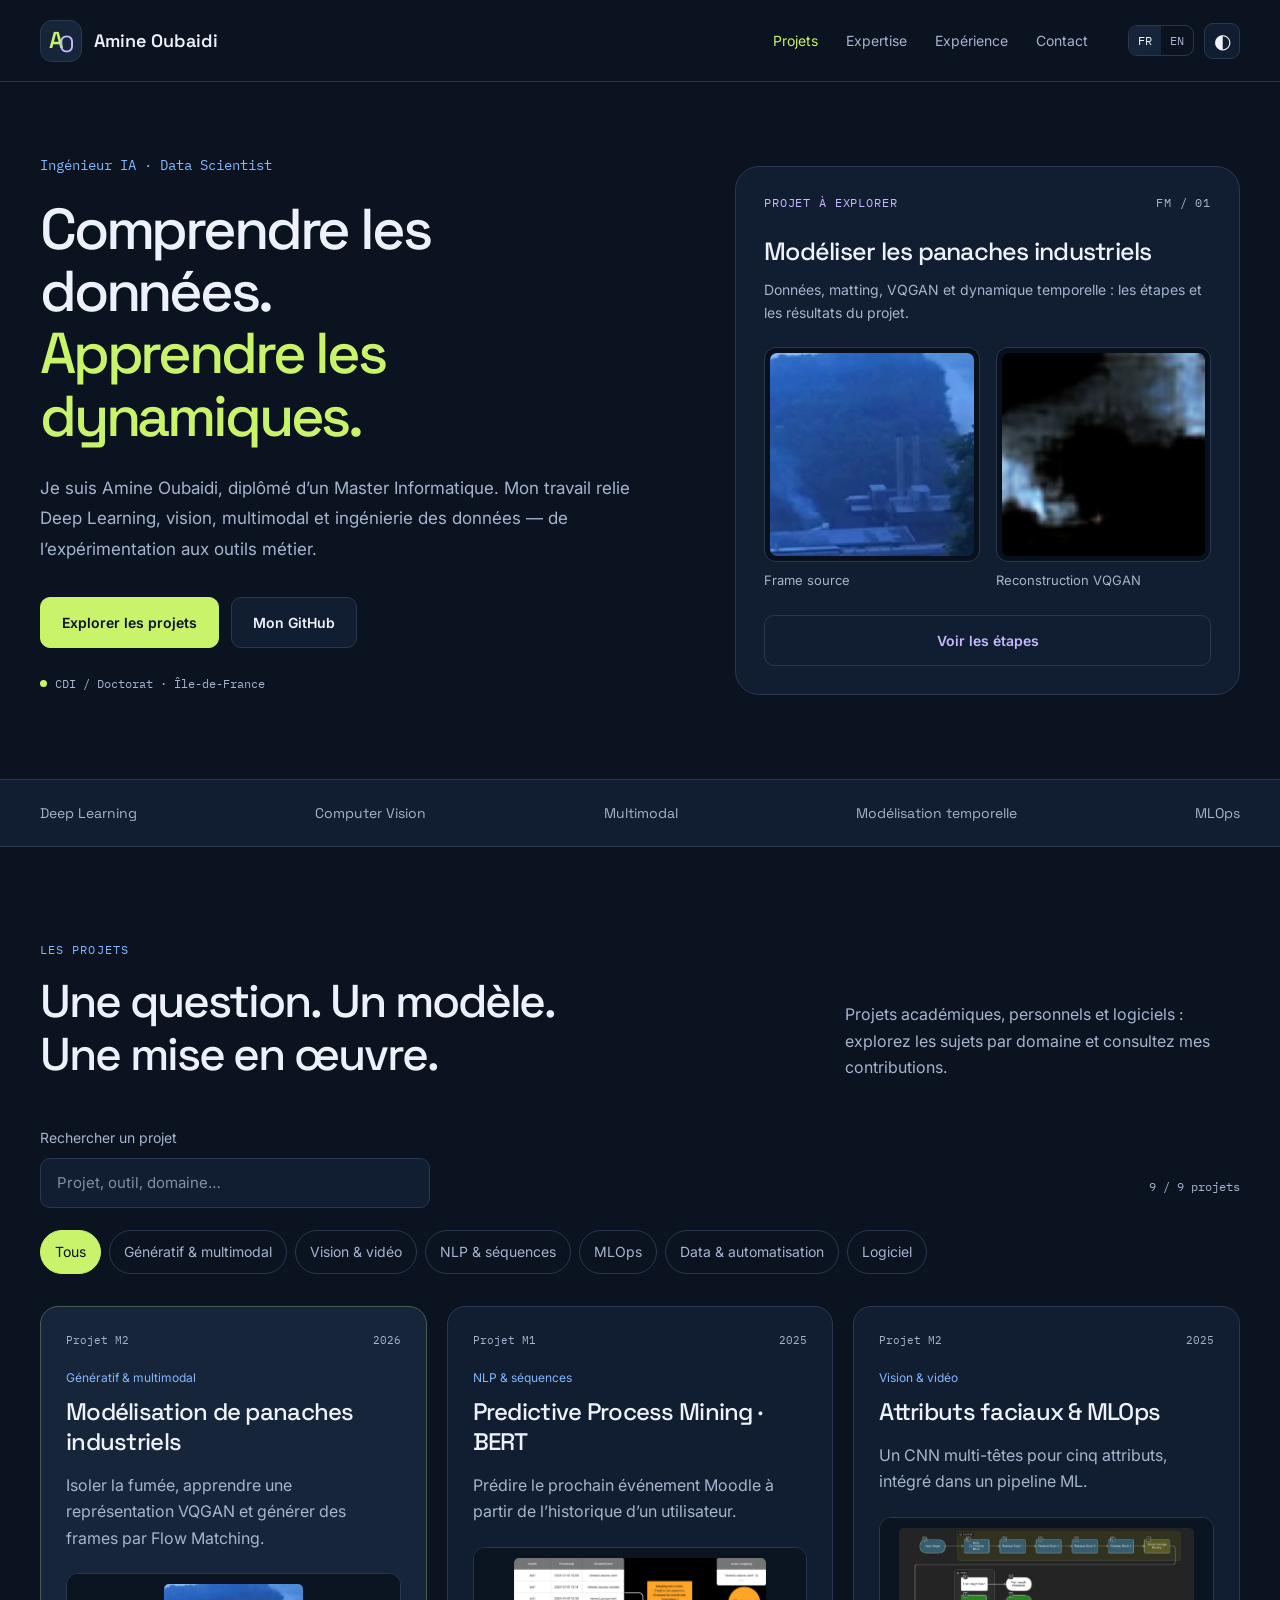
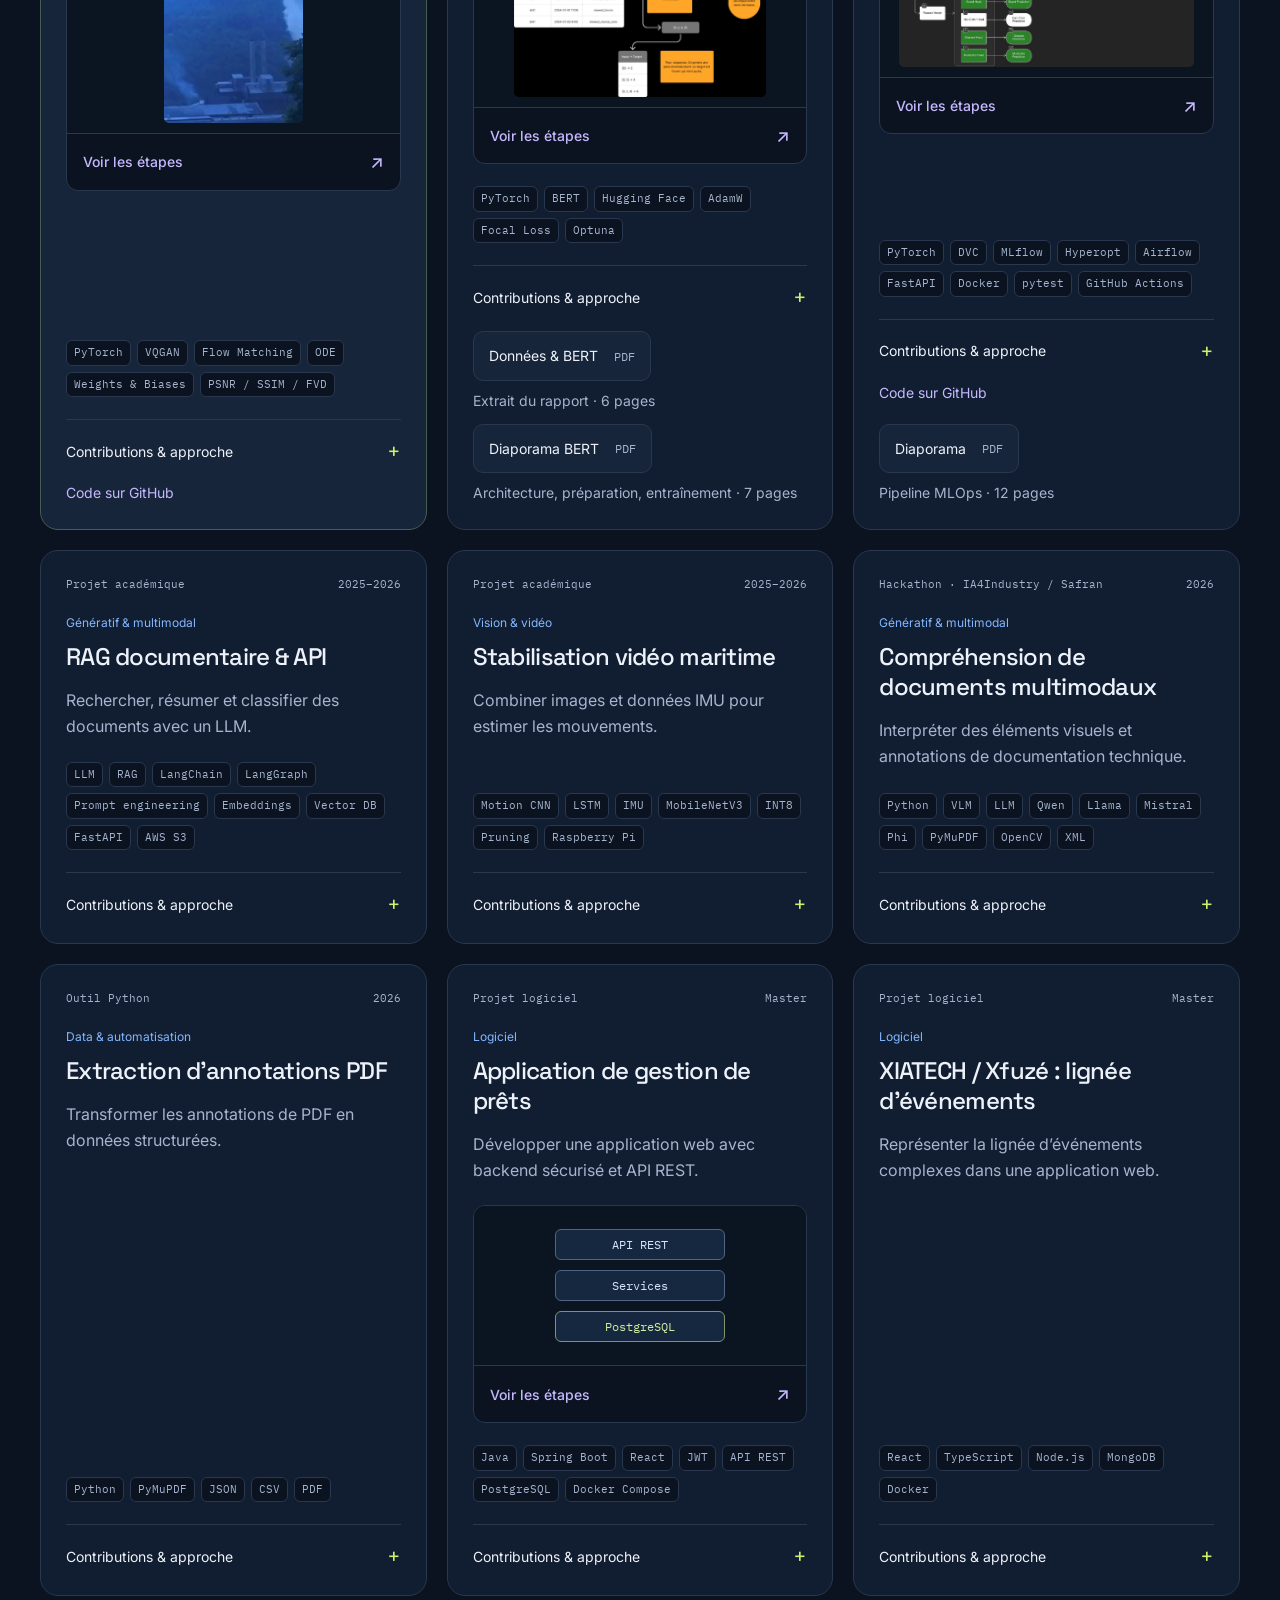
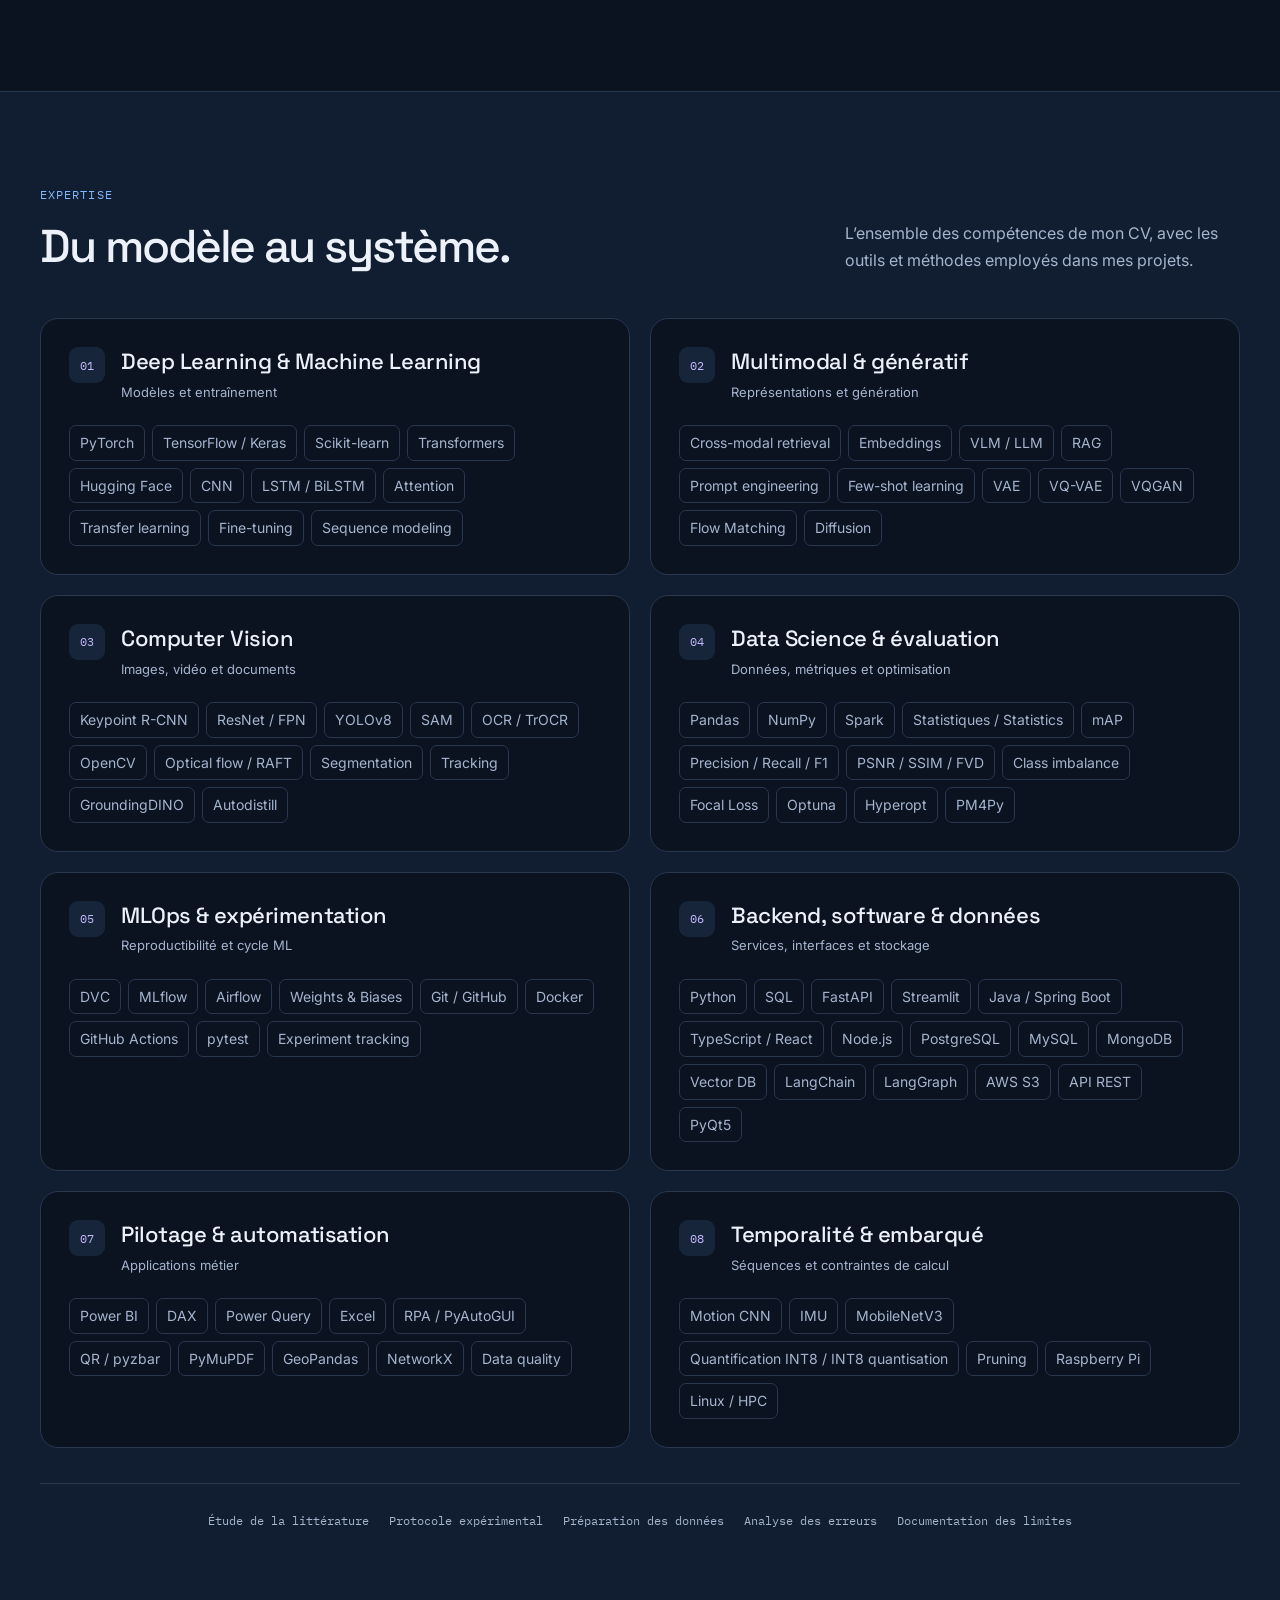
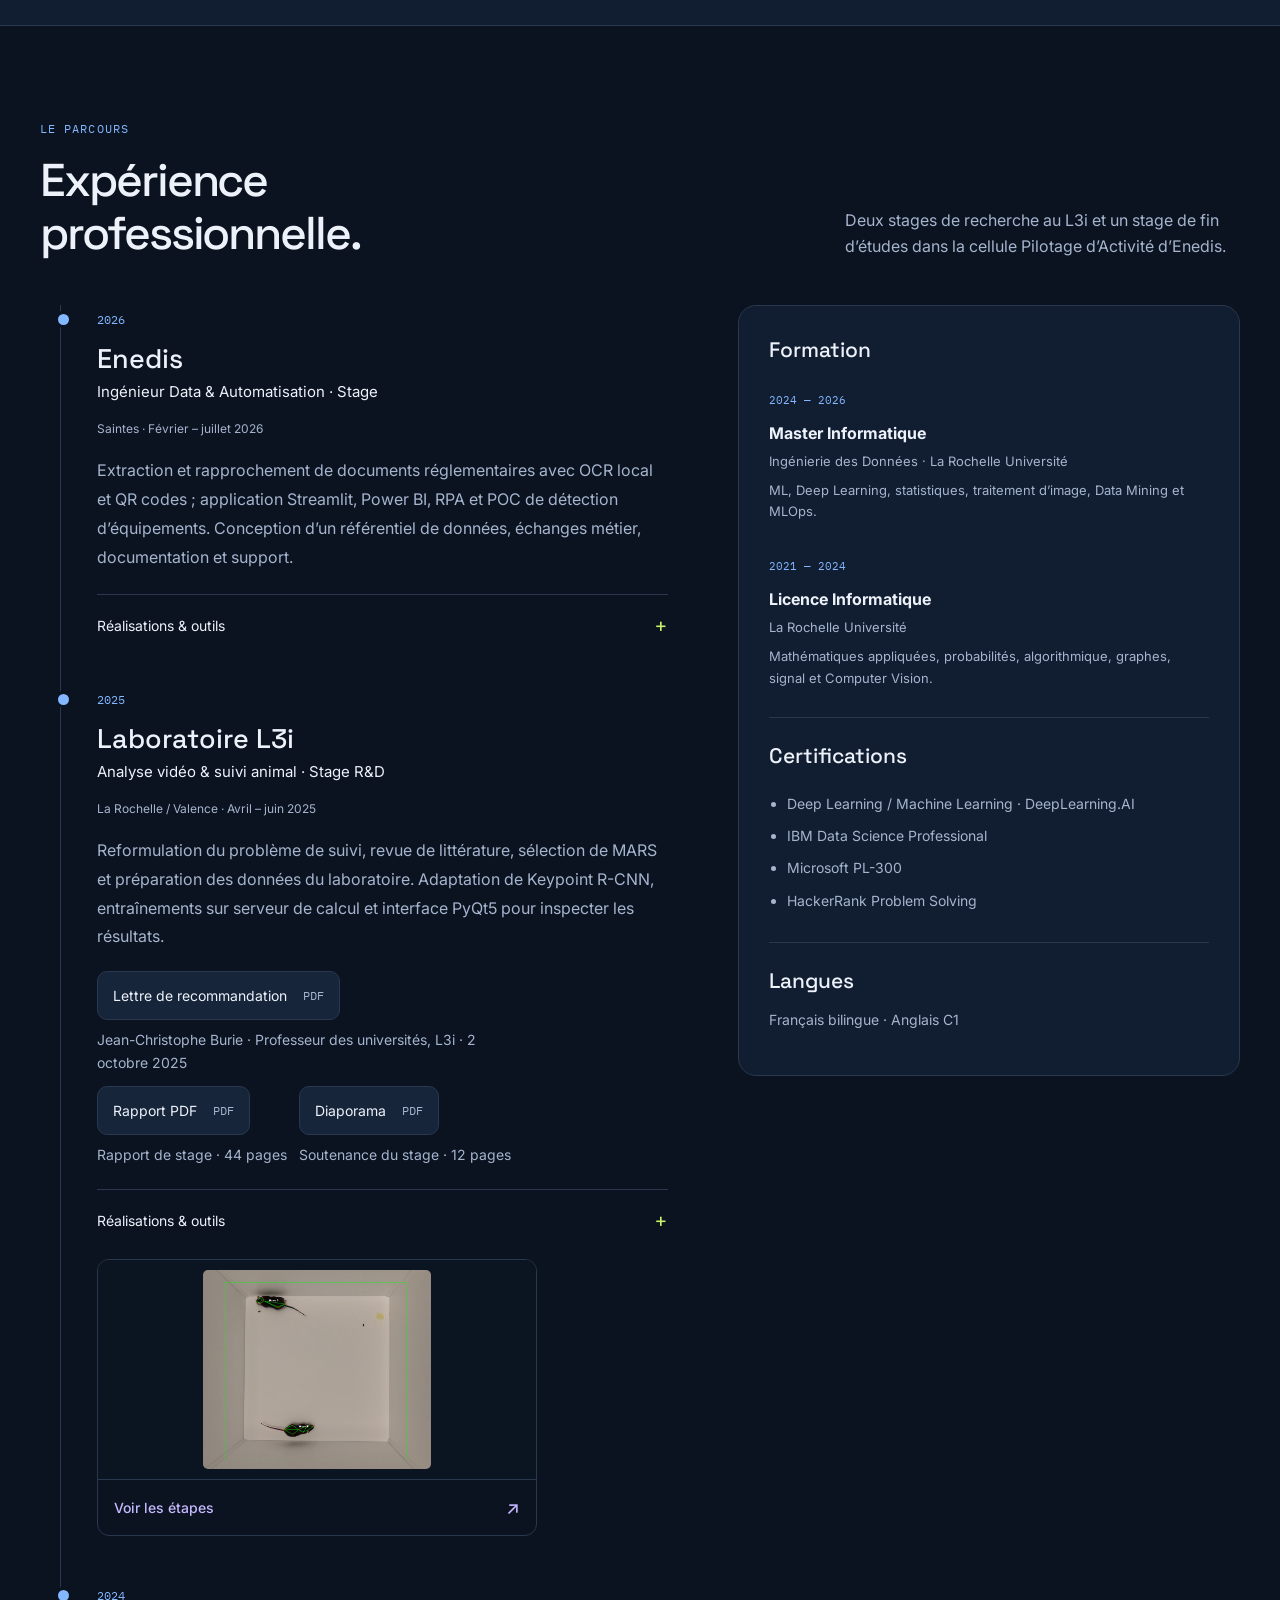
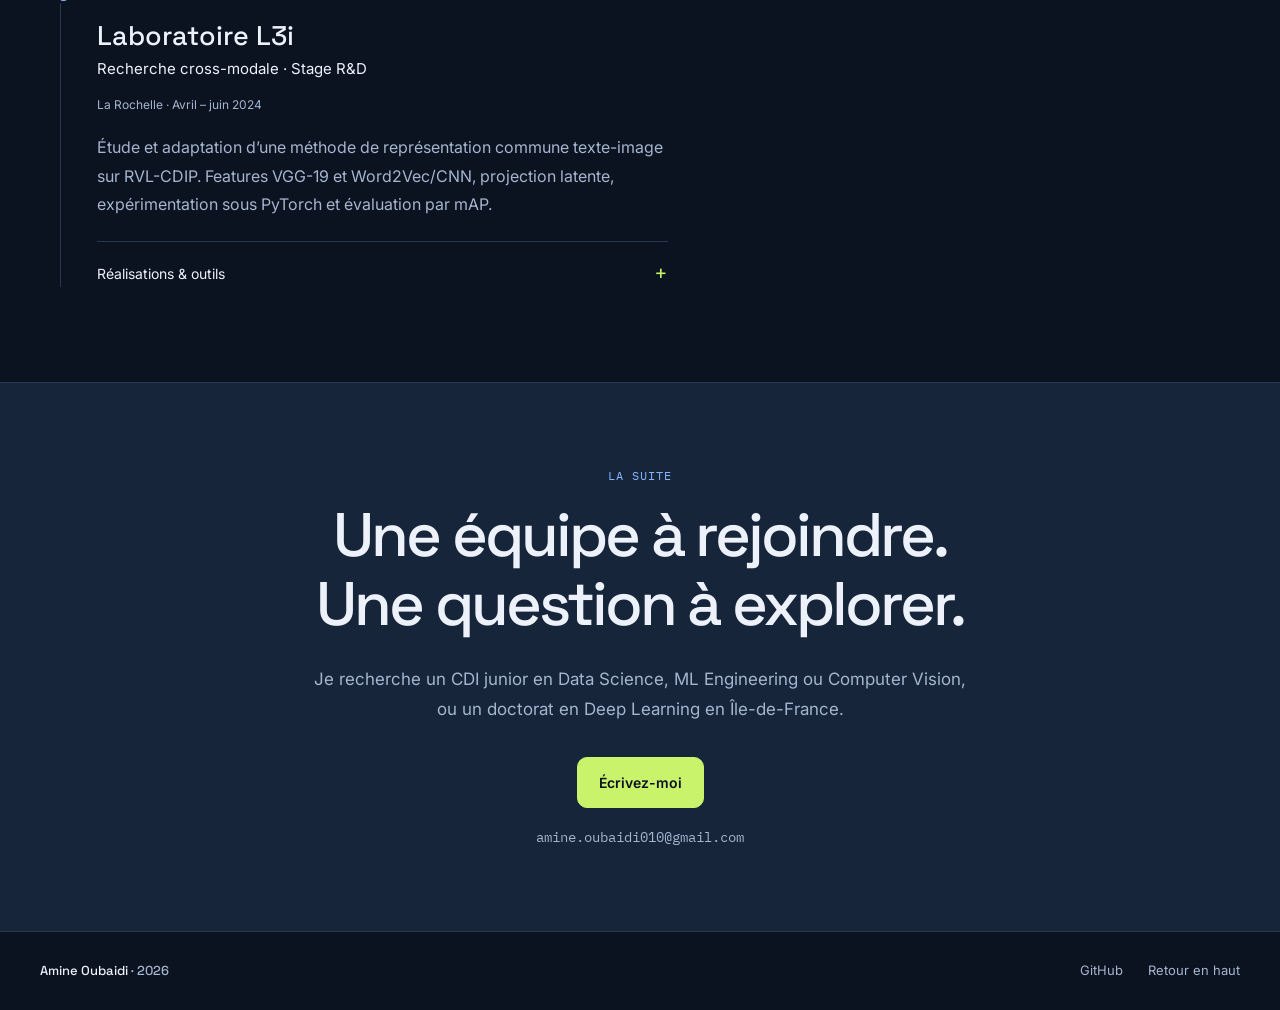
==== amine-portfolio/index.html @ 8fd9f0b9 "Initial commit via Netlify [skip ci]" ====
<!doctype html>
<html lang="fr"><head><meta charset="utf-8"><meta name="viewport" content="width=device-width,initial-scale=1"><title>Amine Oubaidi — AI Engineer & Data Scientist</title><meta name="description" content="Portfolio d’Amine Oubaidi : Deep Learning, vision, multimodal, MLOps, recherche et ingénierie des données."><meta name="theme-color" content="#0b1220"><link rel="icon" type="image/svg+xml" href="data:image/svg+xml,%3Csvg xmlns='http://www.w3.org/2000/svg' viewBox='0 0 32 32'%3E%3Crect width='32' height='32' rx='8' fill='%230b1220'/%3E%3Cpath d='M6 23 13 8h5l7 15h-5l-1-4h-8l-1 4zm7-8h5l-2-5z' fill='%23c8f36b'/%3E%3C/svg%3E"><link rel="stylesheet" href="style.css"><script defer src="data.js"></script><script defer src="studies.js"></script><script defer src="case-studies.js"></script><script defer src="app.js"></script></head><body><a class="skip" href="#main">Aller au contenu / Skip to content</a><header class="header"><a class="brand" href="#top"><span class="brand-mark" aria-hidden="true">A<span>O</span></span><span>Amine Oubaidi</span></a><nav class="nav" aria-label="Navigation principale"></nav><div class="header-controls"><div class="language" aria-label="Language"><button id="fr" aria-pressed="true">FR</button><button id="en" aria-pressed="false">EN</button></div><button id="theme" class="icon-button" aria-pressed="false" aria-label="Changer le thème">◐</button><button id="menu" class="icon-button menu-button" aria-label="Ouvrir la navigation" aria-expanded="false" aria-controls="mobile-nav">☰</button></div><nav id="mobile-nav" class="mobile-nav" aria-label="Navigation mobile" hidden></nav></header><main id="main"><section id="top" class="hero wrap"><div class="hero-copy"><p class="hero-name" data-t="role"></p><h1 data-html="hero">Comprendre les données.<br><em>Apprendre les dynamiques.</em></h1><p class="hero-intro" data-t="intro"></p><div class="hero-actions"><a href="#projects" class="button primary" data-t="explore"></a><a href="https://github.com/omdrift" target="_blank" rel="noopener" class="button secondary" data-t="github"></a></div><p class="availability" data-t="availability"></p></div><article class="research-card"><div class="research-meta"><span data-t="focus"></span><span class="research-number">FM / 01</span></div><h2 data-t="focusTitle"></h2><p data-t="focusBody"></p><div class="research-images"><figure><div class="hero-media-frame"><img src="images/flow/flow-original.png" width="544" height="544" alt="Panache de fumée dans une image du dataset / Smoke plume in a dataset frame" decoding="async"></div><figcaption data-t="focusReal"></figcaption></figure><figure><div class="hero-media-frame"><img src="images/flow/flow-reconstruction.png" width="544" height="544" alt="Reconstruction du panache par VQGAN / VQGAN reconstruction of the plume" decoding="async"></div><figcaption data-t="focusReconstruction"></figcaption></figure></div><button class="button secondary research-link" data-study="flow" aria-haspopup="dialog" aria-controls="study-dialog" data-t="focusLink"></button></article></section><div class="topic-ribbon"><div class="wrap" id="ribbon"></div></div><section id="projects" class="section wrap"><div class="section-heading"><div><p class="kicker" data-t="projectKicker"></p><h2 data-html="projectTitle"></h2></div><p class="section-description" data-t="projectIntro"></p></div><div class="project-toolbar"><label class="search-box"><span data-t="searchLabel"></span><input id="search" type="search" autocomplete="off" placeholder="Projet, outil, domaine…"></label><span class="result-count" id="result-count" aria-live="polite"></span></div><div id="filters" class="filters" role="group" aria-label="Filtrer les projets"></div><div id="project-grid" class="project-grid"></div><div id="empty" class="empty" hidden><p data-t="empty"></p><button id="reset" class="button secondary" data-t="reset"></button></div></section><section id="expertise" class="expertise-section"><div class="wrap section"><div class="section-heading"><div><p class="kicker" data-t="skillsKicker"></p><h2 data-t="skillsTitle"></h2></div><p class="section-description" data-t="skillsIntro"></p></div><div id="skills" class="skills-grid"></div><div class="practice" id="practice"></div></div></section><section id="experience" class="section wrap"><div class="section-heading"><div><p class="kicker" data-t="experienceKicker"></p><h2 data-html="experienceTitle"></h2></div><p class="section-description" data-t="experienceIntro"></p></div><div class="experience-layout"><div id="timeline" class="timeline"></div><div class="credentials"><h3 data-t="educationTitle"></h3><div id="education"></div><div class="certs"><h3 data-t="certTitle"></h3><ul id="certifications"></ul></div><div class="languages-card"><h3 data-t="languagesTitle"></h3><p data-t="languageBody"></p></div></div></div></section><section id="contact" class="contact-section"><div class="wrap contact-content"><p class="kicker" data-t="contactKicker"></p><h2 data-html="contactTitle"></h2><p data-t="contactBody"></p><a class="button primary" href="mailto:amine.oubaidi010@gmail.com" data-t="emailButton"></a><a class="contact-email" href="mailto:amine.oubaidi010@gmail.com">amine.oubaidi010@gmail.com</a></div></section></main><footer class="wrap"><a class="footer-brand" href="#top">Amine Oubaidi<span> · 2026</span></a><div><a href="https://github.com/omdrift" target="_blank" rel="noopener">GitHub</a><a href="#top" data-t="backTop"></a></div></footer><dialog id="study-dialog" class="study-dialog" aria-labelledby="study-title" aria-describedby="study-intro"></dialog></body></html>
---- amine-portfolio/style.css ----
@import url('https://fonts.googleapis.com/css2?family=Inter:wght@400;500;600;700&family=Space+Grotesk:wght@400;500;600;700&family=IBM+Plex+Mono:wght@400;500&display=swap');
:root{--bg:#0b1220;--surface:#111d30;--surface2:#17253a;--text:#edf2fa;--muted:#a5b5ce;--border:#29384f;--accent:#c8f36b;--violet:#c6b9ff;--blue:#83b7ff;--head:'Space Grotesk',sans-serif;--body:'Inter',sans-serif;--mono:'IBM Plex Mono',monospace;color-scheme:dark}*{box-sizing:border-box}html{scroll-behavior:smooth;scroll-padding-top:90px}body{margin:0;background:var(--bg);color:var(--text);font:16px/1.65 var(--body)}body.light{--bg:#f6f8fd;--surface:#fff;--surface2:#eaf0fb;--text:#15233c;--muted:#52627a;--border:#cfd9e9;--accent:#486816;--violet:#7250af;--blue:#245bac;color-scheme:light}a{color:inherit;text-decoration:none}button,input{font:inherit;color:inherit}button{cursor:pointer}a,button{touch-action:manipulation}a:focus-visible,button:focus-visible,input:focus-visible,summary:focus-visible{outline:2px solid var(--accent);outline-offset:5px}.wrap{width:min(1200px,calc(100% - 80px));margin:0 auto}.skip{position:fixed;left:20px;top:-100px;z-index:20;padding:12px;background:var(--accent);color:var(--bg)}.skip:focus{top:10px}.header{position:sticky;top:0;z-index:10;background:var(--bg);border-bottom:1px solid var(--border);padding:18px max(40px,calc((100% - 1200px)/2));display:flex;align-items:center;gap:40px;min-height:82px}.brand{display:flex;align-items:center;gap:12px;font-family:var(--head);font-weight:600;white-space:nowrap;font-size:18px}.brand-mark{display:flex;align-items:center;justify-content:center;background:var(--surface2);border:1px solid var(--border);border-radius:12px;letter-spacing:-5px;padding-right:4px;height:42px;width:42px;font-size:23px;color:var(--accent)}.brand-mark span{font-weight:400;color:var(--violet);transform:translateY(4px)}.nav{display:flex;gap:28px;margin-left:auto;font-size:14px}.nav a,.mobile-nav a{color:var(--muted);transition:color .15s}.nav a:hover,.nav a.active,.mobile-nav a.active{color:var(--accent)}.header-controls{display:flex;gap:10px;align-items:center}.language{border:1px solid var(--border);border-radius:9px;display:flex;overflow:hidden}.language button{border:0;background:transparent;padding:7px 9px;font:12px var(--mono);color:var(--muted)}.language button[aria-pressed=true]{background:var(--surface2);color:var(--text)}.icon-button{background:var(--surface);border:1px solid var(--border);border-radius:9px;min-width:36px;height:36px;font-size:20px}.menu-button{display:none}.mobile-nav{position:absolute;left:20px;right:20px;top:78px;padding:24px;border:1px solid var(--border);border-radius:16px;background:var(--surface);display:flex;flex-direction:column;gap:20px}.mobile-nav[hidden]{display:none}.hero{display:grid;grid-template-columns:1.25fr 1fr;gap:64px;align-items:center;min-height:680px;padding-top:74px;padding-bottom:74px}.hero-name{font:14px var(--mono);color:var(--blue);margin:0 0 24px}.hero h1{font-family:var(--head);font-weight:500;font-size:clamp(40px,4.5vw,62px);line-height:1.08;letter-spacing:-.055em;margin:0 0 26px}.hero h1 em{font-style:normal;color:var(--accent)}.hero-intro{font-size:17px;line-height:1.8;color:var(--muted);margin:0;max-width:610px}.hero-actions{display:flex;gap:12px;flex-wrap:wrap;margin:32px 0 26px}.button{display:inline-flex;justify-content:center;align-items:center;padding:13px 21px;border-radius:10px;font-size:14px;font-weight:600;border:1px solid var(--border);transition:background .15s,transform .15s}.button:hover{transform:translateY(-2px)}.primary{background:var(--accent);color:var(--bg);border-color:var(--accent)}.secondary{background:var(--surface);color:var(--text)}.availability{font:12px/1.6 var(--mono);color:var(--muted);display:flex;gap:8px;align-items:center}.availability:before{content:'';height:7px;width:7px;border-radius:50%;background:var(--accent);flex-shrink:0}.research-card{display:block;background:var(--surface);border:1px solid var(--border);padding:28px;border-radius:24px;position:relative;transition:border-color .2s}.research-card:hover{border-color:var(--violet)}.research-meta{display:flex;justify-content:space-between;gap:8px;font:10px var(--mono);letter-spacing:.07em;color:var(--violet)}.research-number{color:var(--muted)}.research-card h2{font:500 25px/1.2 var(--head);letter-spacing:-.03em;margin:26px 0 12px}.research-card p{color:var(--muted);font-size:14px;margin:0 0 23px}.topic-ribbon{border-top:1px solid var(--border);border-bottom:1px solid var(--border);background:var(--surface)}.topic-ribbon>div{display:flex;justify-content:space-between;gap:24px;flex-wrap:wrap;padding-top:24px;padding-bottom:24px}.topic-ribbon span{font:14px var(--head);color:var(--muted)}.section{padding-top:95px;padding-bottom:95px}.section-heading{display:flex;justify-content:space-between;gap:50px;align-items:flex-end;margin-bottom:45px}.kicker{font:12px var(--mono);letter-spacing:.09em;color:var(--blue);margin:0 0 18px}.section-heading h2{font:500 clamp(32px,3.8vw,46px)/1.15 var(--head);letter-spacing:-.045em;margin:0}.section-description{max-width:395px;font-size:16px;color:var(--muted);margin:0}.project-toolbar{display:flex;justify-content:space-between;gap:20px;align-items:flex-end;margin-bottom:22px}.search-box{display:flex;flex-direction:column;gap:9px;max-width:390px;width:100%;font-size:14px;color:var(--muted)}.search-box input{background:var(--surface);border:1px solid var(--border);padding:12px 16px;border-radius:10px;font-size:15px;width:100%}.search-box input::placeholder{color:var(--muted);opacity:.75}.result-count{font:12px var(--mono);color:var(--muted);padding-bottom:14px;white-space:nowrap}.filters{display:flex;flex-wrap:wrap;gap:8px;margin-bottom:32px}.filters button{font-size:13px;padding:9px 14px;border:1px solid var(--border);background:transparent;border-radius:99px;color:var(--muted)}.filters button[aria-pressed=true]{background:var(--accent);color:var(--bg);border-color:var(--accent)}.filters button:hover{border-color:var(--accent)}.project-grid{display:grid;grid-template-columns:repeat(3,minmax(0,1fr));gap:20px}.project-card{display:flex;flex-direction:column;border:1px solid var(--border);border-radius:18px;background:var(--surface);padding:25px;min-width:0;scroll-margin-top:110px}.project-card.featured{background:var(--surface2);border-color:#465d54}.project-card[hidden]{display:none}.project-meta{font:11px/1.5 var(--mono);color:var(--muted);display:flex;justify-content:space-between;gap:10px}.project-kind{font-size:12px;color:var(--blue);margin:20px 0 9px}.project-card h3{font:500 24px/1.25 var(--head);letter-spacing:-.03em;margin:0 0 15px}.project-summary{font-size:16px;color:var(--muted);margin:0 0 22px}.tags{display:flex;gap:6px;flex-wrap:wrap;margin:auto 0 22px}.tags span{font:11px/1.6 var(--mono);color:var(--muted);background:var(--bg);border:1px solid var(--border);border-radius:6px;padding:3px 7px;overflow-wrap:anywhere}.project-card details{border-top:1px solid var(--border);padding-top:17px}.project-card summary{font-size:14px;color:var(--text);cursor:pointer;list-style:none;display:flex;align-items:center;justify-content:space-between;gap:10px}.project-card summary::-webkit-details-marker{display:none}.project-card summary:after{content:'+';font:22px var(--head);color:var(--accent)}.project-card details[open] summary:after{content:'−'}.project-card details h4{font-size:14px;color:var(--blue);margin:19px 0 8px}.project-card details p{font-size:14px;color:var(--muted);line-height:1.8;margin:0 0 14px}.repo-link{display:inline-block;font-size:14px;color:var(--violet);margin-top:16px}.repo-link:hover{text-decoration:underline}.empty{text-align:center;padding:50px;border:1px dashed var(--border);border-radius:18px;color:var(--muted)}.empty[hidden]{display:none}.expertise-section{background:var(--surface);border-top:1px solid var(--border);border-bottom:1px solid var(--border)}.skills-grid{display:grid;grid-template-columns:repeat(2,minmax(0,1fr));gap:20px}.skill-card{border:1px solid var(--border);border-radius:18px;padding:28px;background:var(--bg)}.skill-heading{display:flex;gap:16px;align-items:flex-start;margin-bottom:22px}.skill-index{height:36px;width:36px;background:var(--surface2);border-radius:9px;display:flex;align-items:center;justify-content:center;font:12px var(--mono);color:var(--violet);flex-shrink:0}.skill-card h3{font:500 22px/1.3 var(--head);margin:0 0 6px;letter-spacing:-.02em}.skill-card p{font-size:13px;color:var(--muted);margin:0}.skill-pills{display:flex;flex-wrap:wrap;gap:7px}.skill-pills span{font-size:13px;line-height:1.4;padding:7px 10px;border:1px solid var(--border);border-radius:7px;color:var(--muted)}.practice{display:flex;justify-content:center;gap:20px;flex-wrap:wrap;border-top:1px solid var(--border);padding-top:28px;margin-top:35px}.practice span{font:12px/1.5 var(--mono);color:var(--muted)}.experience-layout{display:grid;grid-template-columns:1.25fr 1fr;gap:70px}.timeline{border-left:1px solid var(--border);margin-left:20px}.timeline-item{position:relative;padding:0 0 45px 36px}.timeline-item:last-child{padding-bottom:0}.timeline-item:before{content:'';position:absolute;left:-6px;top:6px;height:11px;width:11px;border-radius:50%;background:var(--blue);border:3px solid var(--bg)}.timeline-year{font:12px var(--mono);color:var(--blue)}.timeline-item h3{font:500 27px var(--head);margin:10px 0 4px}.timeline-role{font-size:15px;color:var(--text);margin:0 0 9px}.timeline-location{font-size:12px;color:var(--muted)}.timeline-item p:last-child{font-size:15px;color:var(--muted);margin-bottom:0;line-height:1.8}.credentials{background:var(--surface);border:1px solid var(--border);border-radius:18px;padding:30px;height:fit-content}.credentials>h3,.credentials .certs h3,.languages-card h3{font:500 21px var(--head);margin:0 0 22px}.education-item{margin-bottom:28px}.education-year{font:11px var(--mono);color:var(--blue)}.education-item h4{font-size:16px;margin:9px 0 4px}.education-item p{font-size:13px;color:var(--muted);margin:0 0 8px}.certs{border-top:1px solid var(--border);padding-top:24px}.certs ul{padding-left:18px;color:var(--muted);font-size:14px;line-height:1.8}.certs li{padding-bottom:7px}.languages-card{border-top:1px solid var(--border);margin-top:22px;padding-top:24px}.languages-card h3{margin-bottom:12px}.languages-card p{font-size:14px;color:var(--muted)}.contact-section{background:var(--surface2);border-top:1px solid var(--border);border-bottom:1px solid var(--border)}.contact-content{text-align:center;padding-top:85px;padding-bottom:85px}.contact-content h2{font:500 clamp(32px,4.8vw,62px)/1.12 var(--head);letter-spacing:-.05em;margin:0 0 25px}.contact-content>p:not(.kicker){font-size:17px;color:var(--muted);max-width:660px;margin:0 auto 32px;line-height:1.8}.contact-email{display:block;margin-top:20px;font:14px var(--mono);color:var(--muted);overflow-wrap:anywhere}footer{padding-top:28px;padding-bottom:28px;display:flex;align-items:center;justify-content:space-between;gap:20px;font-size:13px}.footer-brand{font-family:var(--head);font-weight:500}.footer-brand span{color:var(--muted)}footer>div{display:flex;gap:25px;color:var(--muted)}@media(min-width:1450px){.hero{min-height:740px}}@media(max-width:1100px){.header{gap:20px}.nav{gap:20px}.hero{gap:36px}.hero h1{font-size:49px}.project-grid{grid-template-columns:repeat(2,minmax(0,1fr))}.experience-layout{gap:40px}}@media(max-width:850px){.wrap{width:calc(100% - 48px)}.header{padding:16px 24px;gap:20px}.nav{display:none}.header-controls{margin-left:auto}.menu-button{display:block}.hero{grid-template-columns:1fr;gap:40px;padding-top:55px;padding-bottom:55px}.hero h1{font-size:clamp(38px,7vw,58px)}.hero-copy{max-width:680px}.research-card{max-width:600px;width:100%}.section{padding-top:65px;padding-bottom:65px}.section-heading{display:block}.section-description{max-width:620px;margin-top:22px}.skills-grid{gap:16px}.experience-layout{grid-template-columns:1fr;gap:45px}.credentials{max-width:650px}.contact-content{padding-top:65px;padding-bottom:65px}.topic-ribbon>div{justify-content:flex-start;gap:16px 30px}}@media(max-width:580px){.wrap{width:calc(100% - 40px)}.header{padding:14px 20px;gap:12px;min-height:74px}.brand{font-size:15px;gap:8px}.brand-mark{height:34px;width:34px;font-size:21px;border-radius:9px}.header-controls{gap:6px}.icon-button{height:32px;min-width:32px}.language button{font-size:11px;padding:6px}.hero{padding-top:45px}.hero h1{font-size:42px}.hero-intro{font-size:16px}.hero-name{font-size:12px}.research-card{padding:24px}.project-grid,.skills-grid{grid-template-columns:1fr}.project-card{padding:23px}.section-heading{margin-bottom:30px}.section-heading h2{font-size:35px}.search-box{max-width:none}.project-toolbar{align-items:flex-start;flex-direction:column;gap:10px}.result-count{padding:0}.filters button{font-size:12px;padding:8px 11px}.skill-card{padding:23px}.skills-grid{gap:15px}.contact-content h2{font-size:38px}.topic-ribbon span{font-size:13px}footer{font-size:12px}footer>div{gap:15px}.timeline-item{padding-left:25px}.timeline{margin-left:10px}.credentials{padding:24px}.research-meta{font-size:9px}}@media(prefers-reduced-motion:reduce){html{scroll-behavior:auto}*{transition:none!important}}
.filters button,.skill-pills span{font-size:14px}.research-meta{font-size:12px}

.document-links{display:flex;flex-wrap:wrap;gap:12px;margin-top:20px}
.document-item{max-width:100%;min-width:0}
.document-link{display:inline-flex;align-items:center;justify-content:space-between;gap:16px;max-width:100%;padding:12px 15px;background:var(--surface2);border:1px solid var(--border);border-radius:10px;font-size:14px;color:var(--text)}
.document-link>span:first-child{overflow-wrap:anywhere}
.document-link:hover{border-color:var(--violet);color:var(--violet)}
.document-format{flex-shrink:0;font:12px var(--mono);color:var(--muted)}
.document-caption,.timeline-item p.document-caption{font-size:14px;line-height:1.6;color:var(--muted);margin:9px 0 0;max-width:400px}
.experience-summary{font-size:16px;color:var(--muted);line-height:1.8}
.experience-details{margin-top:22px;border-top:1px solid var(--border);padding-top:17px}
.experience-details summary{display:flex;align-items:center;justify-content:space-between;gap:12px;list-style:none;cursor:pointer;font-size:14px;color:var(--text)}
.experience-details summary::-webkit-details-marker{display:none}
.experience-details summary:after{content:'+';font:22px var(--head);color:var(--accent)}
.experience-details[open] summary:after{content:'−'}
.experience-work{display:grid;gap:24px;padding-top:22px}
.experience-achievement{min-width:0;scroll-margin-top:110px}
.experience-achievement+.experience-achievement{border-top:1px solid var(--border);padding-top:24px}
.experience-achievement h4{font:500 19px/1.4 var(--head);color:var(--blue);margin:0 0 12px}
.experience-achievement p{font-size:16px;color:var(--muted);line-height:1.8;margin:0 0 14px}
.experience-achievement .tags{margin:18px 0 0}
.experience-achievement .tags span{font-size:12px}
.experience-achievement .repo-link{margin-top:14px}
.experience-layout>*{min-width:0}
@media(max-width:580px){.document-links,.document-item,.document-link{width:100%}.document-link{gap:12px}.experience-work{gap:20px}}

.research-images{display:grid;grid-template-columns:repeat(2,minmax(0,1fr));gap:16px}
.research-images figure{margin:0;min-width:0}
.hero-media-frame{aspect-ratio:1;border:1px solid var(--border);border-radius:12px;overflow:hidden;background:#07101c;padding:5px}
.hero-media-frame img{display:block;width:100%;height:100%;object-fit:contain;border-radius:7px}
.research-images figcaption{font-size:13px;color:var(--muted);margin-top:8px}
.research-link{margin-top:23px;width:100%;color:var(--violet);border-color:var(--border)}
.study-preview{display:block;width:100%;border:1px solid var(--border);border-radius:12px;overflow:hidden;background:var(--bg);padding:0;margin:0 0 22px;text-align:left;transition:border-color .15s}
.study-preview:hover{border-color:var(--violet)}
.preview-frame{height:160px;padding:10px;display:flex;align-items:center;justify-content:center;background:#0b1421;border-bottom:1px solid var(--border)}
.preview-frame img{display:block;max-width:100%;max-height:100%;width:auto;height:auto;object-fit:contain;border-radius:5px}
.preview-action{display:flex;justify-content:space-between;align-items:center;padding:13px 16px;font-size:14px;font-weight:500;color:var(--violet)}
.preview-action>span{font-size:18px}
.timeline-item .study-preview{margin:24px 0 0;max-width:440px}
.timeline-item .preview-frame{height:220px}
.backend-preview{display:flex;flex-direction:column;align-items:center;gap:10px;min-width:170px;font:12px var(--mono);color:#d6e5fb}
.backend-preview span{display:block;width:100%;padding:7px 16px;text-align:center;border:1px solid #4e6583;border-radius:6px;background:#16283f}
.backend-preview span:last-child{border-color:#7e956a;color:#d0eda6}
body.study-open{overflow:hidden}
.study-dialog{padding:0;width:min(1120px,calc(100% - 48px));max-width:none;max-height:90vh;max-height:90dvh;margin:auto;background:var(--surface);color:var(--text);border:1px solid var(--border);border-radius:22px;box-shadow:0 28px 100px #0007;overscroll-behavior:contain}
.study-dialog::backdrop{background:#030814c9;backdrop-filter:blur(5px)}
.study-shell{padding:30px;min-width:0}
.study-header{display:flex;align-items:flex-start;gap:30px;padding-bottom:24px}
.study-header>div{min-width:0;flex:1}
.study-header .kicker{font-size:11px;margin-bottom:13px}
.study-header h2{font:500 clamp(24px,3vw,34px)/1.2 var(--head);letter-spacing:-.03em;margin:0 0 14px}
.study-header p:not(.kicker){font-size:15px;color:var(--muted);line-height:1.7;margin:0;max-width:850px}
.study-close{flex-shrink:0;border:1px solid var(--border);background:var(--bg);color:var(--text);width:42px;height:42px;border-radius:10px;font:30px/1 var(--body)}
.study-close:hover{border-color:var(--violet);color:var(--violet)}
.study-stats{display:grid;grid-template-columns:repeat(3,minmax(0,1fr));gap:14px;margin:0 0 28px}
.study-stats>div{padding:14px 17px;border:1px solid var(--border);background:var(--bg);border-radius:10px;display:flex;flex-direction:column-reverse;justify-content:flex-end;gap:5px}
.study-stats dt{font-size:12px;color:var(--muted);line-height:1.4}
.study-stats dd{font:500 20px/1.4 var(--head);color:var(--blue);margin:0;overflow-wrap:anywhere}
.study-layout{display:grid;grid-template-columns:210px minmax(0,1fr);gap:30px;align-items:start}
.study-step-nav{display:flex;flex-direction:column;gap:7px;padding-top:2px;position:sticky;top:20px}
.study-step-nav button{display:flex;align-items:baseline;gap:11px;padding:12px;border:1px solid transparent;border-radius:8px;text-align:left;font-size:13px;line-height:1.5;background:transparent;color:var(--muted)}
.study-step-nav button>span{font:11px var(--mono);color:var(--blue);flex-shrink:0}
.study-step-nav button:hover{background:var(--bg);color:var(--text)}
.study-step-nav button[aria-current]{border-color:var(--border);background:var(--surface2);color:var(--text)}
.study-step{min-width:0}
.study-counter{font:11px/1.5 var(--mono);letter-spacing:.05em;color:var(--violet);margin:0 0 10px}
.study-step h3{font:500 24px/1.3 var(--head);letter-spacing:-.025em;margin:0 0 13px;scroll-margin-top:24px}
.step-description{font-size:15px;color:var(--muted);line-height:1.8;margin:0 0 24px}
.study-media-grid{display:grid;grid-template-columns:repeat(2,minmax(0,1fr));align-items:start;gap:20px 16px}
.study-media-grid.single-media{grid-template-columns:1fr}
.study-media-grid.sequence-media{grid-template-columns:repeat(3,minmax(0,1fr));gap:16px 12px}
.study-figure{margin:0;min-width:0}
.study-media-frame{display:flex;align-items:center;justify-content:center;overflow:hidden;border:1px solid #364862;border-radius:12px;padding:8px;background:#09111d;min-height:100px}
.study-media-frame a{display:flex;align-items:center;justify-content:center;width:100%;border-radius:5px}
.study-media-frame a:hover{outline:1px solid var(--violet);outline-offset:3px}
.study-media-frame img,.study-media-frame video{display:block;max-width:100%;width:auto;height:auto;max-height:350px;border-radius:5px;object-fit:contain}
.single-media .study-media-frame img{max-height:450px}
.study-media-frame video{width:100%;max-height:400px}
.study-figure figcaption{font-size:13px;line-height:1.5;color:var(--muted);margin:9px 2px 0}
.method-blocks{list-style:none;display:grid;grid-template-columns:repeat(auto-fit,minmax(120px,1fr));gap:10px;padding:0;margin:0 0 24px}
.method-blocks li{display:flex;flex-direction:column;gap:12px;justify-content:flex-start;padding:15px 13px;border:1px solid var(--border);background:var(--bg);border-radius:10px;font-size:13px;line-height:1.6;overflow-wrap:anywhere}
.method-number{font:11px var(--mono);color:var(--blue)}
.study-paging{display:flex;align-items:center;justify-content:space-between;gap:12px;margin-top:26px;padding-top:20px;border-top:1px solid var(--border)}
.study-paging .button{padding:10px 15px;font-size:13px;gap:8px}
.study-paging .button:disabled{opacity:.35;cursor:default;transform:none}
.study-paging>span{font:11px var(--mono);color:var(--muted);white-space:nowrap}
.study-annex{margin:30px 0 0;padding-top:20px;border-top:1px solid var(--border)}
.study-annex summary{cursor:pointer;font-size:14px;color:var(--violet)}
.annex-links{display:grid;grid-template-columns:repeat(2,minmax(0,1fr));gap:10px;margin-top:17px}
.annex-links a{display:flex;align-items:center;justify-content:space-between;gap:15px;border:1px solid var(--border);border-radius:9px;padding:12px 15px;background:var(--bg);font-size:13px;line-height:1.5;overflow-wrap:anywhere}
.annex-links a:hover{border-color:var(--violet);color:var(--violet)}
.annex-links a>span{flex-shrink:0;font-size:18px;color:var(--violet)}
@media(max-width:850px){.study-dialog{width:calc(100% - 32px);max-height:94dvh}.study-shell{padding:24px}.study-layout{grid-template-columns:1fr;gap:22px}.study-step-nav{flex-direction:row;overflow-x:auto;position:static;padding:0 0 10px;scrollbar-width:thin}.study-step-nav button{flex:0 0 auto;max-width:190px;padding:10px 12px}.study-header{gap:18px}.study-step h3{scroll-margin-top:20px}.study-stats{margin-bottom:22px}}
@media(max-width:580px){.study-dialog{width:calc(100% - 16px);border-radius:16px}.study-shell{padding:20px 16px}.study-header{gap:12px}.study-header h2{font-size:25px}.study-header p:not(.kicker){font-size:14px}.study-close{width:36px;height:36px}.study-stats{gap:8px}.study-stats>div{padding:11px 10px}.study-stats dd{font-size:17px}.study-stats dt{font-size:11px}.study-step h3{font-size:22px}.study-media-grid{gap:18px 10px}.study-media-frame{padding:5px;border-radius:9px}.study-media-grid.sequence-media{grid-template-columns:repeat(3,minmax(0,1fr));gap:15px 7px}.study-figure figcaption{font-size:12px}.method-blocks{grid-template-columns:repeat(2,minmax(0,1fr))}.study-paging .button{padding:10px;font-size:12px}.study-paging{gap:8px}.annex-links{grid-template-columns:1fr}.timeline-item .preview-frame{height:190px}.preview-frame{height:170px}}
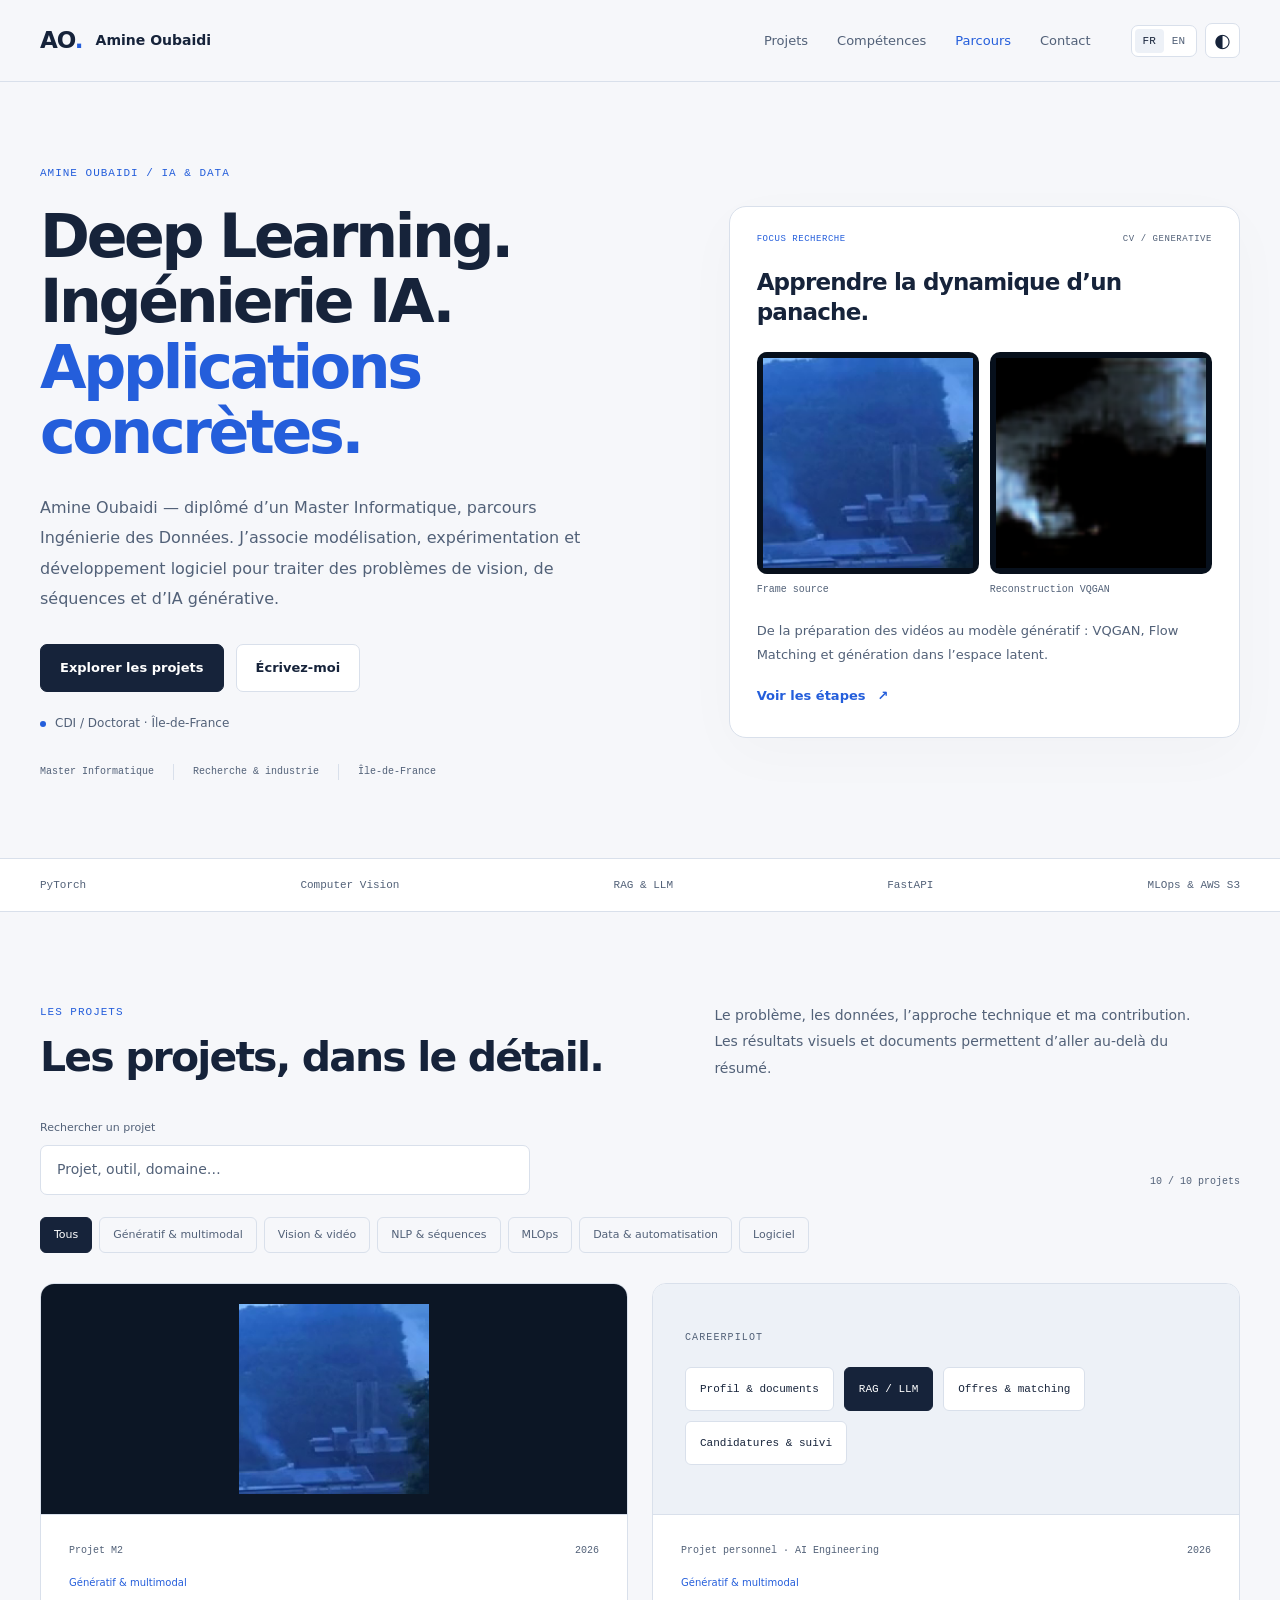
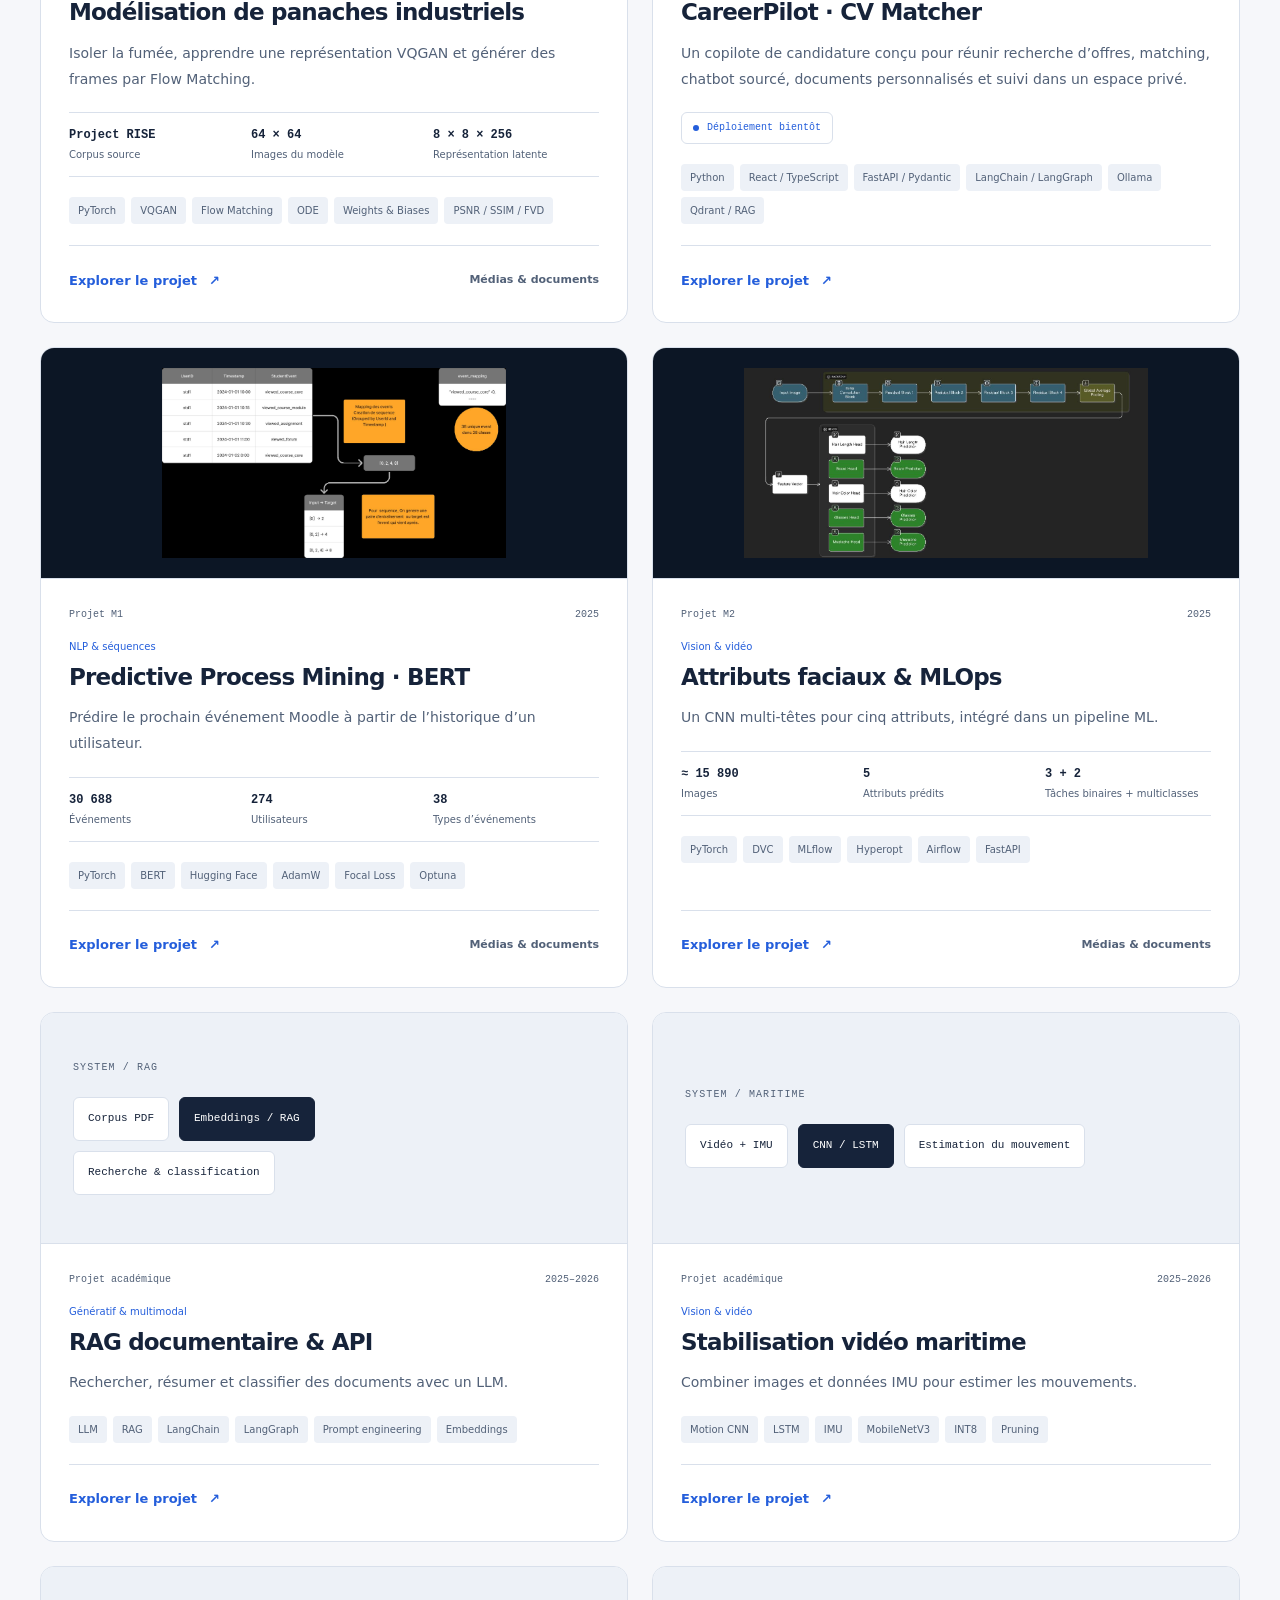
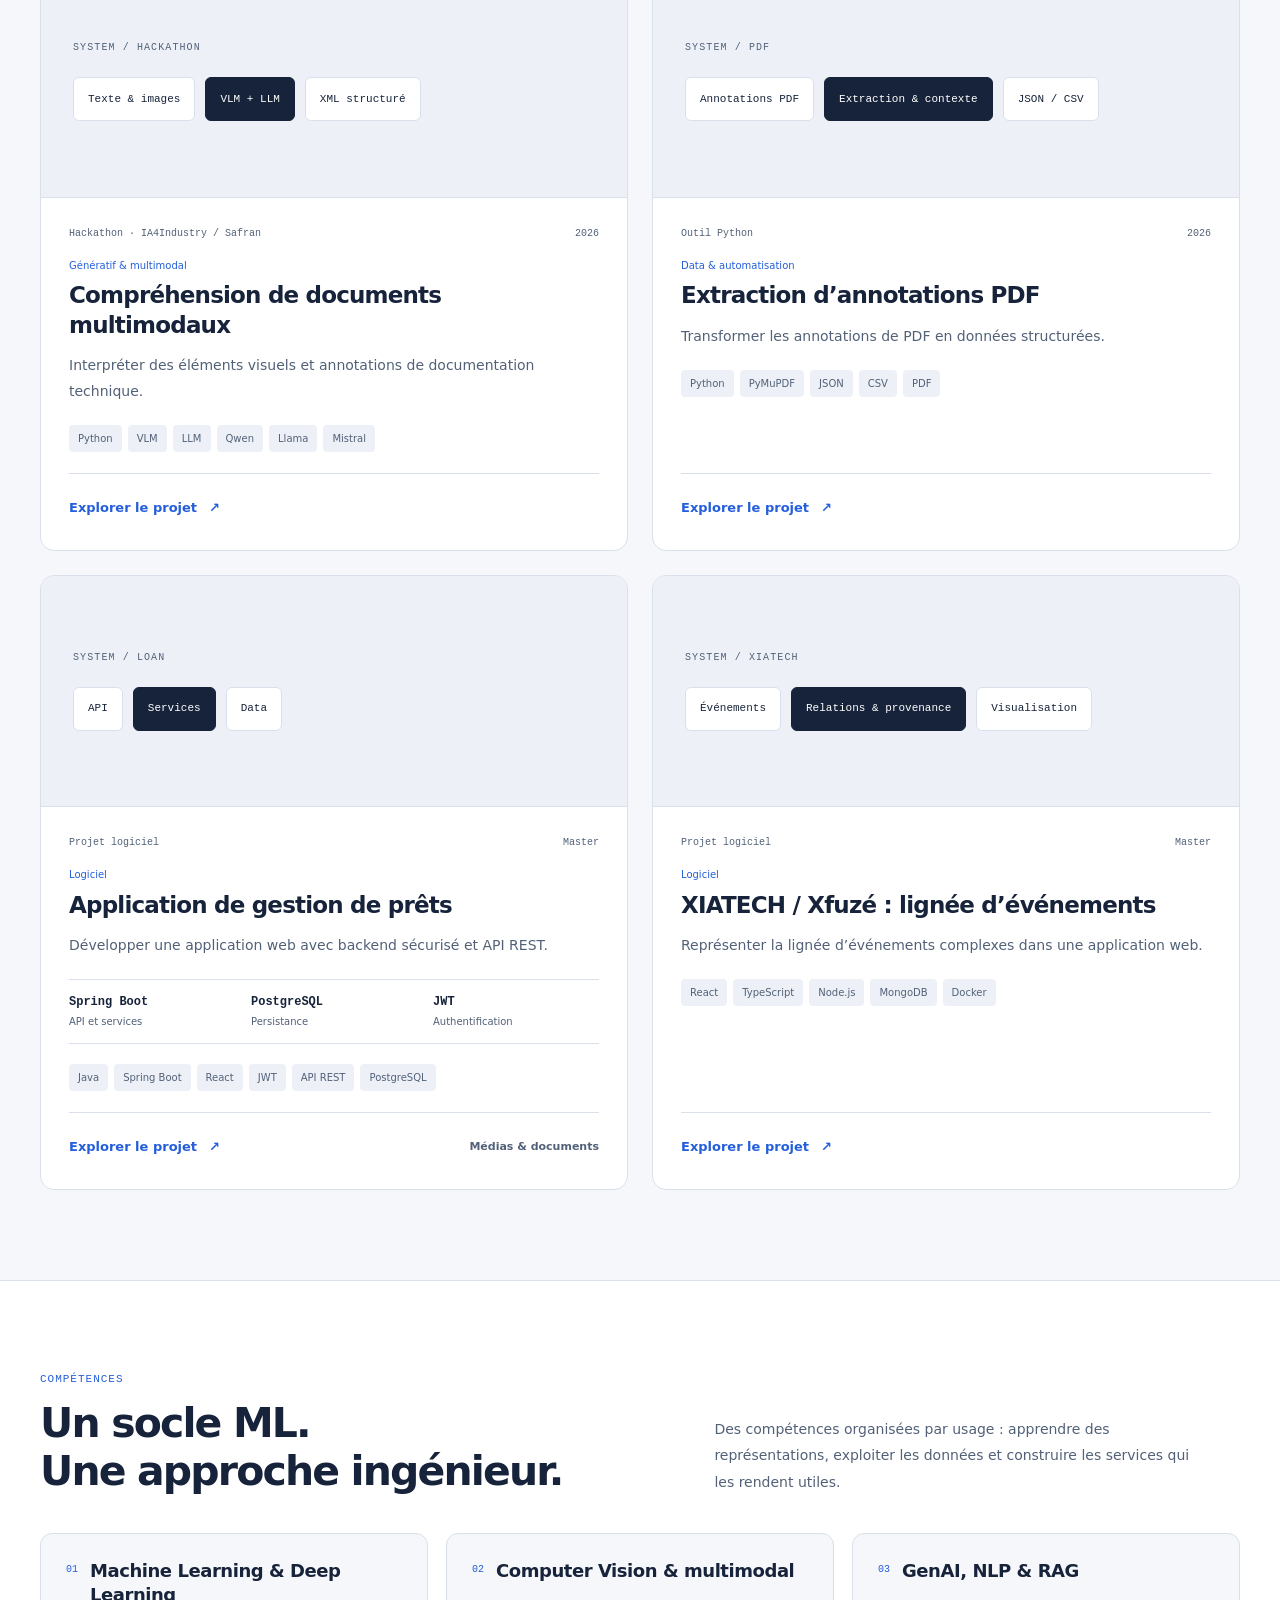
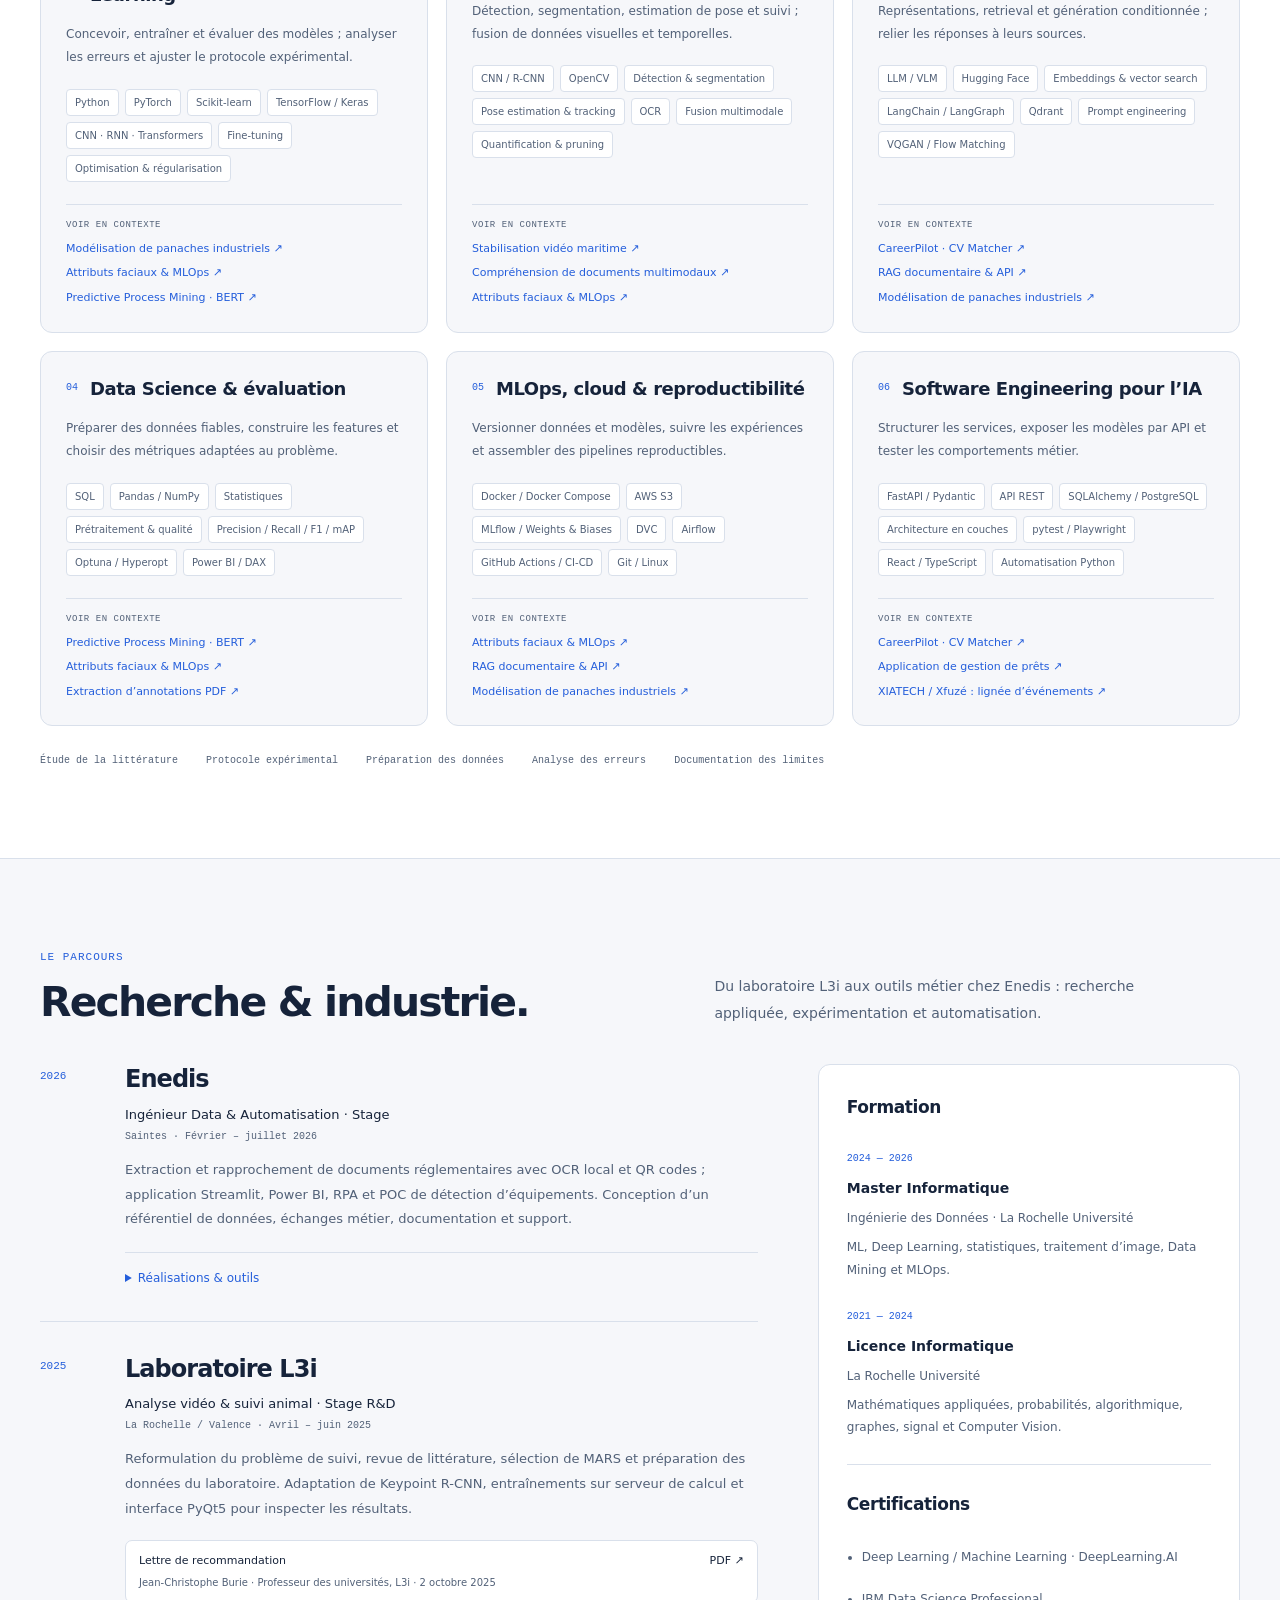
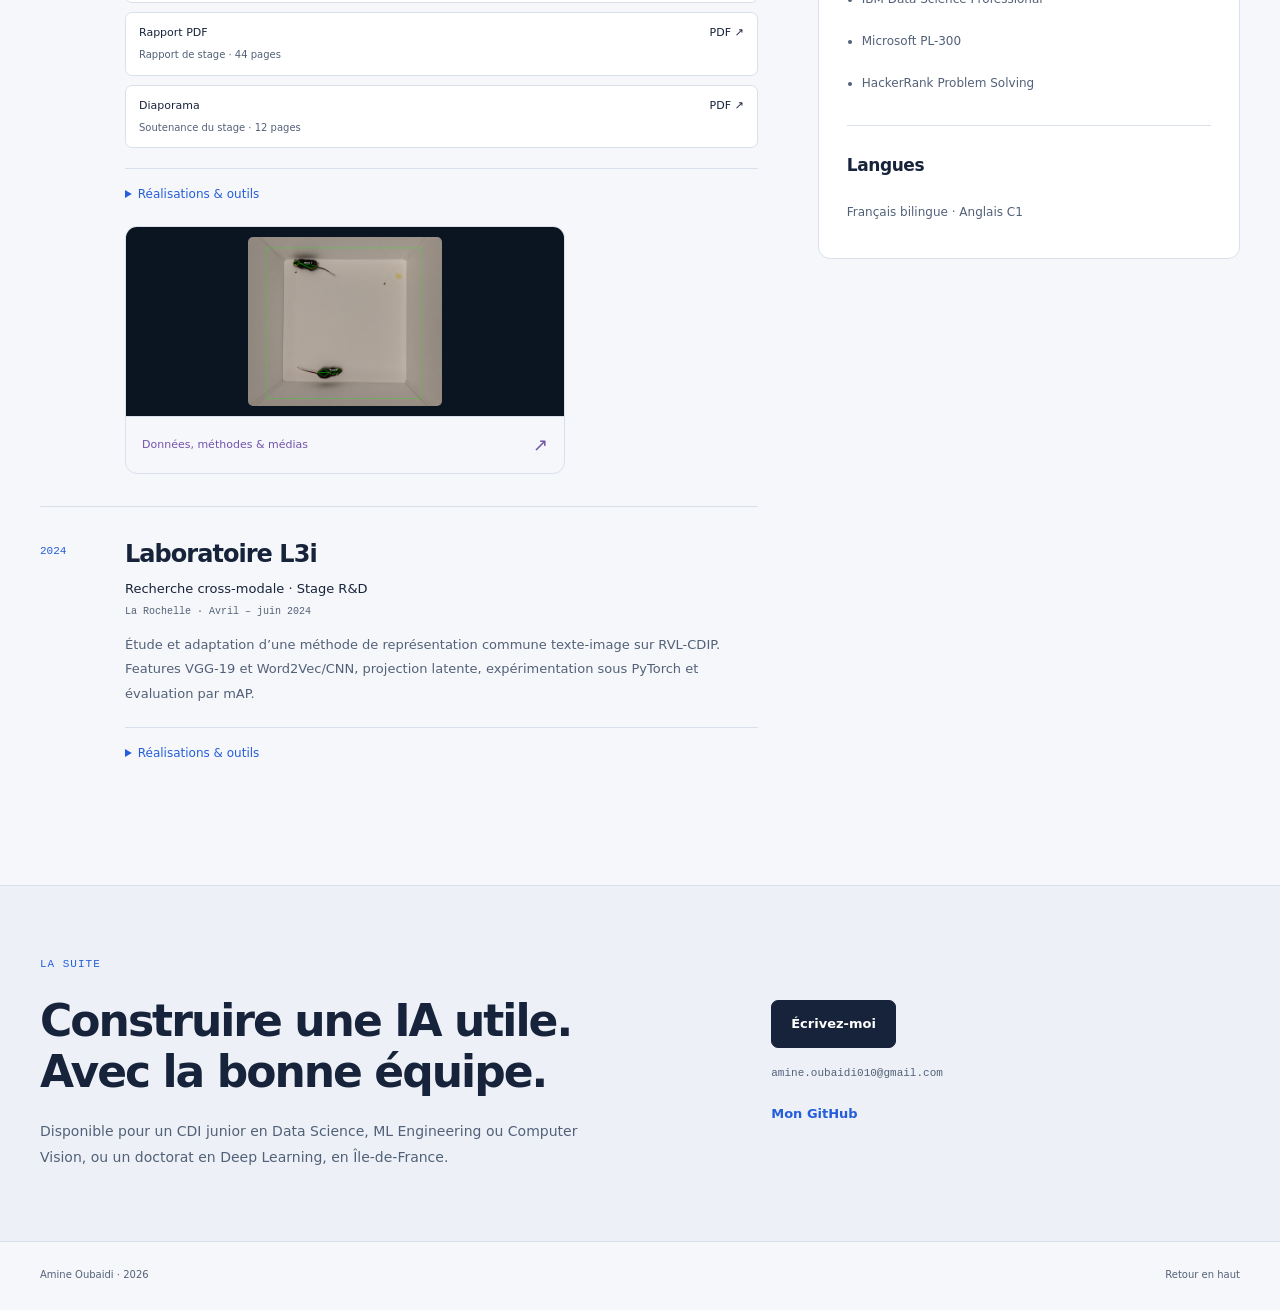
==== commit 8e0657c7: "Add files via upload" ====
--- a/amine-portfolio/index.html
+++ b/amine-portfolio/index.html
@@ -1,2 +1,26 @@
 <!doctype html>
-<html lang="fr"><head><meta charset="utf-8"><meta name="viewport" content="width=device-width,initial-scale=1"><title>Amine Oubaidi — AI Engineer & Data Scientist</title><meta name="description" content="Portfolio d’Amine Oubaidi : Deep Learning, vision, multimodal, MLOps, recherche et ingénierie des données."><meta name="theme-color" content="#0b1220"><link rel="icon" type="image/svg+xml" href="data:image/svg+xml,%3Csvg xmlns='http://www.w3.org/2000/svg' viewBox='0 0 32 32'%3E%3Crect width='32' height='32' rx='8' fill='%230b1220'/%3E%3Cpath d='M6 23 13 8h5l7 15h-5l-1-4h-8l-1 4zm7-8h5l-2-5z' fill='%23c8f36b'/%3E%3C/svg%3E"><link rel="stylesheet" href="style.css"><script defer src="data.js"></script><script defer src="studies.js"></script><script defer src="case-studies.js"></script><script defer src="app.js"></script></head><body><a class="skip" href="#main">Aller au contenu / Skip to content</a><header class="header"><a class="brand" href="#top"><span class="brand-mark" aria-hidden="true">A<span>O</span></span><span>Amine Oubaidi</span></a><nav class="nav" aria-label="Navigation principale"></nav><div class="header-controls"><div class="language" aria-label="Language"><button id="fr" aria-pressed="true">FR</button><button id="en" aria-pressed="false">EN</button></div><button id="theme" class="icon-button" aria-pressed="false" aria-label="Changer le thème">◐</button><button id="menu" class="icon-button menu-button" aria-label="Ouvrir la navigation" aria-expanded="false" aria-controls="mobile-nav">☰</button></div><nav id="mobile-nav" class="mobile-nav" aria-label="Navigation mobile" hidden></nav></header><main id="main"><section id="top" class="hero wrap"><div class="hero-copy"><p class="hero-name" data-t="role"></p><h1 data-html="hero">Comprendre les données.<br><em>Apprendre les dynamiques.</em></h1><p class="hero-intro" data-t="intro"></p><div class="hero-actions"><a href="#projects" class="button primary" data-t="explore"></a><a href="https://github.com/omdrift" target="_blank" rel="noopener" class="button secondary" data-t="github"></a></div><p class="availability" data-t="availability"></p></div><article class="research-card"><div class="research-meta"><span data-t="focus"></span><span class="research-number">FM / 01</span></div><h2 data-t="focusTitle"></h2><p data-t="focusBody"></p><div class="research-images"><figure><div class="hero-media-frame"><img src="images/flow/flow-original.png" width="544" height="544" alt="Panache de fumée dans une image du dataset / Smoke plume in a dataset frame" decoding="async"></div><figcaption data-t="focusReal"></figcaption></figure><figure><div class="hero-media-frame"><img src="images/flow/flow-reconstruction.png" width="544" height="544" alt="Reconstruction du panache par VQGAN / VQGAN reconstruction of the plume" decoding="async"></div><figcaption data-t="focusReconstruction"></figcaption></figure></div><button class="button secondary research-link" data-study="flow" aria-haspopup="dialog" aria-controls="study-dialog" data-t="focusLink"></button></article></section><div class="topic-ribbon"><div class="wrap" id="ribbon"></div></div><section id="projects" class="section wrap"><div class="section-heading"><div><p class="kicker" data-t="projectKicker"></p><h2 data-html="projectTitle"></h2></div><p class="section-description" data-t="projectIntro"></p></div><div class="project-toolbar"><label class="search-box"><span data-t="searchLabel"></span><input id="search" type="search" autocomplete="off" placeholder="Projet, outil, domaine…"></label><span class="result-count" id="result-count" aria-live="polite"></span></div><div id="filters" class="filters" role="group" aria-label="Filtrer les projets"></div><div id="project-grid" class="project-grid"></div><div id="empty" class="empty" hidden><p data-t="empty"></p><button id="reset" class="button secondary" data-t="reset"></button></div></section><section id="expertise" class="expertise-section"><div class="wrap section"><div class="section-heading"><div><p class="kicker" data-t="skillsKicker"></p><h2 data-t="skillsTitle"></h2></div><p class="section-description" data-t="skillsIntro"></p></div><div id="skills" class="skills-grid"></div><div class="practice" id="practice"></div></div></section><section id="experience" class="section wrap"><div class="section-heading"><div><p class="kicker" data-t="experienceKicker"></p><h2 data-html="experienceTitle"></h2></div><p class="section-description" data-t="experienceIntro"></p></div><div class="experience-layout"><div id="timeline" class="timeline"></div><div class="credentials"><h3 data-t="educationTitle"></h3><div id="education"></div><div class="certs"><h3 data-t="certTitle"></h3><ul id="certifications"></ul></div><div class="languages-card"><h3 data-t="languagesTitle"></h3><p data-t="languageBody"></p></div></div></div></section><section id="contact" class="contact-section"><div class="wrap contact-content"><p class="kicker" data-t="contactKicker"></p><h2 data-html="contactTitle"></h2><p data-t="contactBody"></p><a class="button primary" href="mailto:amine.oubaidi010@gmail.com" data-t="emailButton"></a><a class="contact-email" href="mailto:amine.oubaidi010@gmail.com">amine.oubaidi010@gmail.com</a></div></section></main><footer class="wrap"><a class="footer-brand" href="#top">Amine Oubaidi<span> · 2026</span></a><div><a href="https://github.com/omdrift" target="_blank" rel="noopener">GitHub</a><a href="#top" data-t="backTop"></a></div></footer><dialog id="study-dialog" class="study-dialog" aria-labelledby="study-title" aria-describedby="study-intro"></dialog></body></html>
+<html lang="fr">
+<head>
+<meta charset="utf-8"><meta name="viewport" content="width=device-width,initial-scale=1">
+<title>Amine Oubaidi — AI Engineer & Data Scientist</title>
+<meta name="description" content="Portfolio d’Amine Oubaidi : Deep Learning, Computer Vision, GenAI, RAG et ingénierie des données.">
+<meta name="theme-color" content="#f6f7fa">
+<link rel="icon" href="data:image/svg+xml,%3Csvg xmlns='http://www.w3.org/2000/svg' viewBox='0 0 64 64'%3E%3Crect width='64' height='64' rx='16' fill='%23172b4d'/%3E%3Ctext x='32' y='42' fill='white' text-anchor='middle' font-family='sans-serif' font-size='28'%3EAO%3C/text%3E%3C/svg%3E">
+<link rel="stylesheet" href="style.css">
+<script defer src="data.js"></script><script defer src="studies.js"></script><script defer src="case-studies.js"></script><script defer src="app.js"></script>
+</head>
+<body>
+<a class="skip" href="#main">Aller au contenu / Skip to content</a>
+<header class="header"><a class="brand" href="#top"><span class="brand-mark">AO<span aria-hidden="true">.</span></span><span>Amine Oubaidi</span></a><nav class="nav" aria-label="Navigation"></nav><div class="header-controls"><div class="language" aria-label="Language"><button id="fr" aria-pressed="true">FR</button><button id="en" aria-pressed="false">EN</button></div><button id="theme" class="icon-button" aria-label="Changer le thème">◐</button><button id="menu" class="icon-button menu-button" aria-expanded="false" aria-controls="mobile-nav" aria-label="Ouvrir la navigation">☰</button></div><nav id="mobile-nav" class="mobile-nav" hidden aria-label="Navigation mobile"></nav></header>
+<main id="main">
+<section id="top" class="hero wrap"><div class="hero-copy"><p class="eyebrow" data-t="heroEyebrow"></p><h1 data-html="hero"></h1><p class="hero-intro" data-t="intro"></p><div class="hero-actions"><a class="button primary" href="#projects" data-t="explore"></a><a class="button secondary" href="mailto:amine.oubaidi010@gmail.com" data-t="emailButton"></a></div><p class="availability"><span class="status-dot"></span><span data-t="availability"></span></p><div class="hero-facts" id="hero-facts"></div></div>
+<article class="research-card"><div class="research-meta"><span data-t="focus"></span><span class="research-code">CV / GENERATIVE</span></div><h2 data-t="focusTitle"></h2><div class="research-images"><figure><div class="hero-media-frame"><img src="images/flow/flow-original.png" width="544" height="544" alt="Image source du panache industriel / Source industrial plume" decoding="async"></div><figcaption data-t="focusReal"></figcaption></figure><figure><div class="hero-media-frame"><img src="images/flow/flow-reconstruction.png" width="544" height="544" alt="Reconstruction VQGAN du panache / VQGAN plume reconstruction" decoding="async"></div><figcaption data-t="focusReconstruction"></figcaption></figure></div><p data-t="focusBody"></p><button class="text-button" data-study="flow" aria-haspopup="dialog" aria-controls="study-dialog"><span data-t="focusLink"></span><span aria-hidden="true">↗</span></button></article></section>
+<div class="topic-ribbon"><div class="wrap" id="ribbon"></div></div>
+<section id="projects" class="section wrap"><div class="section-heading"><div><p class="kicker" data-t="projectKicker"></p><h2 data-html="projectTitle"></h2></div><p class="section-description" data-t="projectIntro"></p></div><div class="project-tools"><label class="search-box"><span data-t="searchLabel"></span><input id="search" type="search" autocomplete="off"></label><div class="project-result"><span id="result-count" aria-live="polite"></span><button id="reset" class="text-button" data-t="reset"></button></div></div><div id="filters" class="filters" role="group"></div><div id="project-grid" class="project-grid"></div><div id="empty" class="empty" hidden><p data-t="empty"></p><button id="empty-reset" class="button secondary" data-t="filterReset"></button></div></section>
+<section id="expertise" class="expertise-section"><div class="wrap section"><div class="section-heading"><div><p class="kicker" data-t="skillsKicker"></p><h2 data-html="skillsTitle"></h2></div><p class="section-description" data-t="skillsIntro"></p></div><div id="skills" class="skills-grid"></div><div id="practice" class="practice"></div></div></section>
+<section id="experience" class="section wrap"><div class="section-heading"><div><p class="kicker" data-t="experienceKicker"></p><h2 data-html="experienceTitle"></h2></div><p class="section-description" data-t="experienceIntro"></p></div><div class="experience-layout"><div id="timeline" class="timeline"></div><aside class="credentials"><div><h3 data-t="educationTitle"></h3><div id="education"></div></div><div><h3 data-t="certTitle"></h3><ul id="certifications"></ul></div><div><h3 data-t="languagesTitle"></h3><p data-t="languageBody"></p></div></aside></div></section>
+<section id="contact" class="contact-section"><div class="wrap contact-content"><div><p class="kicker" data-t="contactKicker"></p><h2 data-html="contactTitle"></h2><p data-t="contactBody"></p></div><div class="contact-actions"><a class="button primary" href="mailto:amine.oubaidi010@gmail.com" data-t="emailButton"></a><a class="contact-email" href="mailto:amine.oubaidi010@gmail.com">amine.oubaidi010@gmail.com</a><a class="text-button" href="https://github.com/omdrift" target="_blank" rel="noopener" data-t="github"></a></div></div></section>
+</main>
+<footer class="wrap"><span>Amine Oubaidi · 2026</span><a href="#top" data-t="backTop"></a></footer>
+<dialog id="project-dialog" class="project-dialog" aria-labelledby="project-title"></dialog><dialog id="study-dialog" class="study-dialog" aria-labelledby="study-title" aria-describedby="study-intro"></dialog>
+</body></html>
--- a/amine-portfolio/style.css
+++ b/amine-portfolio/style.css
@@ -1,37 +1,11 @@
-@import url('https://fonts.googleapis.com/css2?family=Inter:wght@400;500;600;700&family=Space+Grotesk:wght@400;500;600;700&family=IBM+Plex+Mono:wght@400;500&display=swap');
-:root{--bg:#0b1220;--surface:#111d30;--surface2:#17253a;--text:#edf2fa;--muted:#a5b5ce;--border:#29384f;--accent:#c8f36b;--violet:#c6b9ff;--blue:#83b7ff;--head:'Space Grotesk',sans-serif;--body:'Inter',sans-serif;--mono:'IBM Plex Mono',monospace;color-scheme:dark}*{box-sizing:border-box}html{scroll-behavior:smooth;scroll-padding-top:90px}body{margin:0;background:var(--bg);color:var(--text);font:16px/1.65 var(--body)}body.light{--bg:#f6f8fd;--surface:#fff;--surface2:#eaf0fb;--text:#15233c;--muted:#52627a;--border:#cfd9e9;--accent:#486816;--violet:#7250af;--blue:#245bac;color-scheme:light}a{color:inherit;text-decoration:none}button,input{font:inherit;color:inherit}button{cursor:pointer}a,button{touch-action:manipulation}a:focus-visible,button:focus-visible,input:focus-visible,summary:focus-visible{outline:2px solid var(--accent);outline-offset:5px}.wrap{width:min(1200px,calc(100% - 80px));margin:0 auto}.skip{position:fixed;left:20px;top:-100px;z-index:20;padding:12px;background:var(--accent);color:var(--bg)}.skip:focus{top:10px}.header{position:sticky;top:0;z-index:10;background:var(--bg);border-bottom:1px solid var(--border);padding:18px max(40px,calc((100% - 1200px)/2));display:flex;align-items:center;gap:40px;min-height:82px}.brand{display:flex;align-items:center;gap:12px;font-family:var(--head);font-weight:600;white-space:nowrap;font-size:18px}.brand-mark{display:flex;align-items:center;justify-content:center;background:var(--surface2);border:1px solid var(--border);border-radius:12px;letter-spacing:-5px;padding-right:4px;height:42px;width:42px;font-size:23px;color:var(--accent)}.brand-mark span{font-weight:400;color:var(--violet);transform:translateY(4px)}.nav{display:flex;gap:28px;margin-left:auto;font-size:14px}.nav a,.mobile-nav a{color:var(--muted);transition:color .15s}.nav a:hover,.nav a.active,.mobile-nav a.active{color:var(--accent)}.header-controls{display:flex;gap:10px;align-items:center}.language{border:1px solid var(--border);border-radius:9px;display:flex;overflow:hidden}.language button{border:0;background:transparent;padding:7px 9px;font:12px var(--mono);color:var(--muted)}.language button[aria-pressed=true]{background:var(--surface2);color:var(--text)}.icon-button{background:var(--surface);border:1px solid var(--border);border-radius:9px;min-width:36px;height:36px;font-size:20px}.menu-button{display:none}.mobile-nav{position:absolute;left:20px;right:20px;top:78px;padding:24px;border:1px solid var(--border);border-radius:16px;background:var(--surface);display:flex;flex-direction:column;gap:20px}.mobile-nav[hidden]{display:none}.hero{display:grid;grid-template-columns:1.25fr 1fr;gap:64px;align-items:center;min-height:680px;padding-top:74px;padding-bottom:74px}.hero-name{font:14px var(--mono);color:var(--blue);margin:0 0 24px}.hero h1{font-family:var(--head);font-weight:500;font-size:clamp(40px,4.5vw,62px);line-height:1.08;letter-spacing:-.055em;margin:0 0 26px}.hero h1 em{font-style:normal;color:var(--accent)}.hero-intro{font-size:17px;line-height:1.8;color:var(--muted);margin:0;max-width:610px}.hero-actions{display:flex;gap:12px;flex-wrap:wrap;margin:32px 0 26px}.button{display:inline-flex;justify-content:center;align-items:center;padding:13px 21px;border-radius:10px;font-size:14px;font-weight:600;border:1px solid var(--border);transition:background .15s,transform .15s}.button:hover{transform:translateY(-2px)}.primary{background:var(--accent);color:var(--bg);border-color:var(--accent)}.secondary{background:var(--surface);color:var(--text)}.availability{font:12px/1.6 var(--mono);color:var(--muted);display:flex;gap:8px;align-items:center}.availability:before{content:'';height:7px;width:7px;border-radius:50%;background:var(--accent);flex-shrink:0}.research-card{display:block;background:var(--surface);border:1px solid var(--border);padding:28px;border-radius:24px;position:relative;transition:border-color .2s}.research-card:hover{border-color:var(--violet)}.research-meta{display:flex;justify-content:space-between;gap:8px;font:10px var(--mono);letter-spacing:.07em;color:var(--violet)}.research-number{color:var(--muted)}.research-card h2{font:500 25px/1.2 var(--head);letter-spacing:-.03em;margin:26px 0 12px}.research-card p{color:var(--muted);font-size:14px;margin:0 0 23px}.topic-ribbon{border-top:1px solid var(--border);border-bottom:1px solid var(--border);background:var(--surface)}.topic-ribbon>div{display:flex;justify-content:space-between;gap:24px;flex-wrap:wrap;padding-top:24px;padding-bottom:24px}.topic-ribbon span{font:14px var(--head);color:var(--muted)}.section{padding-top:95px;padding-bottom:95px}.section-heading{display:flex;justify-content:space-between;gap:50px;align-items:flex-end;margin-bottom:45px}.kicker{font:12px var(--mono);letter-spacing:.09em;color:var(--blue);margin:0 0 18px}.section-heading h2{font:500 clamp(32px,3.8vw,46px)/1.15 var(--head);letter-spacing:-.045em;margin:0}.section-description{max-width:395px;font-size:16px;color:var(--muted);margin:0}.project-toolbar{display:flex;justify-content:space-between;gap:20px;align-items:flex-end;margin-bottom:22px}.search-box{display:flex;flex-direction:column;gap:9px;max-width:390px;width:100%;font-size:14px;color:var(--muted)}.search-box input{background:var(--surface);border:1px solid var(--border);padding:12px 16px;border-radius:10px;font-size:15px;width:100%}.search-box input::placeholder{color:var(--muted);opacity:.75}.result-count{font:12px var(--mono);color:var(--muted);padding-bottom:14px;white-space:nowrap}.filters{display:flex;flex-wrap:wrap;gap:8px;margin-bottom:32px}.filters button{font-size:13px;padding:9px 14px;border:1px solid var(--border);background:transparent;border-radius:99px;color:var(--muted)}.filters button[aria-pressed=true]{background:var(--accent);color:var(--bg);border-color:var(--accent)}.filters button:hover{border-color:var(--accent)}.project-grid{display:grid;grid-template-columns:repeat(3,minmax(0,1fr));gap:20px}.project-card{display:flex;flex-direction:column;border:1px solid var(--border);border-radius:18px;background:var(--surface);padding:25px;min-width:0;scroll-margin-top:110px}.project-card.featured{background:var(--surface2);border-color:#465d54}.project-card[hidden]{display:none}.project-meta{font:11px/1.5 var(--mono);color:var(--muted);display:flex;justify-content:space-between;gap:10px}.project-kind{font-size:12px;color:var(--blue);margin:20px 0 9px}.project-card h3{font:500 24px/1.25 var(--head);letter-spacing:-.03em;margin:0 0 15px}.project-summary{font-size:16px;color:var(--muted);margin:0 0 22px}.tags{display:flex;gap:6px;flex-wrap:wrap;margin:auto 0 22px}.tags span{font:11px/1.6 var(--mono);color:var(--muted);background:var(--bg);border:1px solid var(--border);border-radius:6px;padding:3px 7px;overflow-wrap:anywhere}.project-card details{border-top:1px solid var(--border);padding-top:17px}.project-card summary{font-size:14px;color:var(--text);cursor:pointer;list-style:none;display:flex;align-items:center;justify-content:space-between;gap:10px}.project-card summary::-webkit-details-marker{display:none}.project-card summary:after{content:'+';font:22px var(--head);color:var(--accent)}.project-card details[open] summary:after{content:'−'}.project-card details h4{font-size:14px;color:var(--blue);margin:19px 0 8px}.project-card details p{font-size:14px;color:var(--muted);line-height:1.8;margin:0 0 14px}.repo-link{display:inline-block;font-size:14px;color:var(--violet);margin-top:16px}.repo-link:hover{text-decoration:underline}.empty{text-align:center;padding:50px;border:1px dashed var(--border);border-radius:18px;color:var(--muted)}.empty[hidden]{display:none}.expertise-section{background:var(--surface);border-top:1px solid var(--border);border-bottom:1px solid var(--border)}.skills-grid{display:grid;grid-template-columns:repeat(2,minmax(0,1fr));gap:20px}.skill-card{border:1px solid var(--border);border-radius:18px;padding:28px;background:var(--bg)}.skill-heading{display:flex;gap:16px;align-items:flex-start;margin-bottom:22px}.skill-index{height:36px;width:36px;background:var(--surface2);border-radius:9px;display:flex;align-items:center;justify-content:center;font:12px var(--mono);color:var(--violet);flex-shrink:0}.skill-card h3{font:500 22px/1.3 var(--head);margin:0 0 6px;letter-spacing:-.02em}.skill-card p{font-size:13px;color:var(--muted);margin:0}.skill-pills{display:flex;flex-wrap:wrap;gap:7px}.skill-pills span{font-size:13px;line-height:1.4;padding:7px 10px;border:1px solid var(--border);border-radius:7px;color:var(--muted)}.practice{display:flex;justify-content:center;gap:20px;flex-wrap:wrap;border-top:1px solid var(--border);padding-top:28px;margin-top:35px}.practice span{font:12px/1.5 var(--mono);color:var(--muted)}.experience-layout{display:grid;grid-template-columns:1.25fr 1fr;gap:70px}.timeline{border-left:1px solid var(--border);margin-left:20px}.timeline-item{position:relative;padding:0 0 45px 36px}.timeline-item:last-child{padding-bottom:0}.timeline-item:before{content:'';position:absolute;left:-6px;top:6px;height:11px;width:11px;border-radius:50%;background:var(--blue);border:3px solid var(--bg)}.timeline-year{font:12px var(--mono);color:var(--blue)}.timeline-item h3{font:500 27px var(--head);margin:10px 0 4px}.timeline-role{font-size:15px;color:var(--text);margin:0 0 9px}.timeline-location{font-size:12px;color:var(--muted)}.timeline-item p:last-child{font-size:15px;color:var(--muted);margin-bottom:0;line-height:1.8}.credentials{background:var(--surface);border:1px solid var(--border);border-radius:18px;padding:30px;height:fit-content}.credentials>h3,.credentials .certs h3,.languages-card h3{font:500 21px var(--head);margin:0 0 22px}.education-item{margin-bottom:28px}.education-year{font:11px var(--mono);color:var(--blue)}.education-item h4{font-size:16px;margin:9px 0 4px}.education-item p{font-size:13px;color:var(--muted);margin:0 0 8px}.certs{border-top:1px solid var(--border);padding-top:24px}.certs ul{padding-left:18px;color:var(--muted);font-size:14px;line-height:1.8}.certs li{padding-bottom:7px}.languages-card{border-top:1px solid var(--border);margin-top:22px;padding-top:24px}.languages-card h3{margin-bottom:12px}.languages-card p{font-size:14px;color:var(--muted)}.contact-section{background:var(--surface2);border-top:1px solid var(--border);border-bottom:1px solid var(--border)}.contact-content{text-align:center;padding-top:85px;padding-bottom:85px}.contact-content h2{font:500 clamp(32px,4.8vw,62px)/1.12 var(--head);letter-spacing:-.05em;margin:0 0 25px}.contact-content>p:not(.kicker){font-size:17px;color:var(--muted);max-width:660px;margin:0 auto 32px;line-height:1.8}.contact-email{display:block;margin-top:20px;font:14px var(--mono);color:var(--muted);overflow-wrap:anywhere}footer{padding-top:28px;padding-bottom:28px;display:flex;align-items:center;justify-content:space-between;gap:20px;font-size:13px}.footer-brand{font-family:var(--head);font-weight:500}.footer-brand span{color:var(--muted)}footer>div{display:flex;gap:25px;color:var(--muted)}@media(min-width:1450px){.hero{min-height:740px}}@media(max-width:1100px){.header{gap:20px}.nav{gap:20px}.hero{gap:36px}.hero h1{font-size:49px}.project-grid{grid-template-columns:repeat(2,minmax(0,1fr))}.experience-layout{gap:40px}}@media(max-width:850px){.wrap{width:calc(100% - 48px)}.header{padding:16px 24px;gap:20px}.nav{display:none}.header-controls{margin-left:auto}.menu-button{display:block}.hero{grid-template-columns:1fr;gap:40px;padding-top:55px;padding-bottom:55px}.hero h1{font-size:clamp(38px,7vw,58px)}.hero-copy{max-width:680px}.research-card{max-width:600px;width:100%}.section{padding-top:65px;padding-bottom:65px}.section-heading{display:block}.section-description{max-width:620px;margin-top:22px}.skills-grid{gap:16px}.experience-layout{grid-template-columns:1fr;gap:45px}.credentials{max-width:650px}.contact-content{padding-top:65px;padding-bottom:65px}.topic-ribbon>div{justify-content:flex-start;gap:16px 30px}}@media(max-width:580px){.wrap{width:calc(100% - 40px)}.header{padding:14px 20px;gap:12px;min-height:74px}.brand{font-size:15px;gap:8px}.brand-mark{height:34px;width:34px;font-size:21px;border-radius:9px}.header-controls{gap:6px}.icon-button{height:32px;min-width:32px}.language button{font-size:11px;padding:6px}.hero{padding-top:45px}.hero h1{font-size:42px}.hero-intro{font-size:16px}.hero-name{font-size:12px}.research-card{padding:24px}.project-grid,.skills-grid{grid-template-columns:1fr}.project-card{padding:23px}.section-heading{margin-bottom:30px}.section-heading h2{font-size:35px}.search-box{max-width:none}.project-toolbar{align-items:flex-start;flex-direction:column;gap:10px}.result-count{padding:0}.filters button{font-size:12px;padding:8px 11px}.skill-card{padding:23px}.skills-grid{gap:15px}.contact-content h2{font-size:38px}.topic-ribbon span{font-size:13px}footer{font-size:12px}footer>div{gap:15px}.timeline-item{padding-left:25px}.timeline{margin-left:10px}.credentials{padding:24px}.research-meta{font-size:9px}}@media(prefers-reduced-motion:reduce){html{scroll-behavior:auto}*{transition:none!important}}
-.filters button,.skill-pills span{font-size:14px}.research-meta{font-size:12px}
+:root{--bg:#f6f7fa;--surface:#fff;--surface2:#edf1f7;--text:#16233a;--muted:#526178;--border:#d9e0eb;--accent:#245edb;--violet:#7253ad;--blue:#245edb;--head:system-ui,-apple-system,BlinkMacSystemFont,'Segoe UI',sans-serif;--body:var(--head);--mono:ui-monospace,SFMono-Regular,Consolas,monospace;color-scheme:light}
+*{box-sizing:border-box}html{scroll-behavior:smooth;scroll-padding-top:95px}body{margin:0;background:var(--bg);color:var(--text);font:16px/1.65 var(--body);-webkit-font-smoothing:antialiased}body.dark{--bg:#101b2b;--surface:#16243a;--surface2:#1b2c45;--text:#edf2fa;--muted:#adbbd0;--border:#30435e;--accent:#8bb5ff;--blue:#8bb5ff;--violet:#c4acf5;color-scheme:dark}button,input{font:inherit;color:inherit}button,a{touch-action:manipulation}button{cursor:pointer}a{color:inherit;text-decoration:none}button{border:0}img{max-width:100%}[hidden]{display:none!important}.wrap{width:min(1240px,calc(100% - 80px));margin-inline:auto}a:focus-visible,button:focus-visible,input:focus-visible,summary:focus-visible{outline:3px solid var(--accent);outline-offset:4px;border-radius:4px}.skip{position:fixed;top:-100px;left:20px;z-index:100;background:var(--accent);color:var(--surface);padding:14px}.skip:focus{top:12px}.header{position:sticky;top:0;z-index:10;min-height:82px;padding:18px max(40px,calc((100% - 1240px)/2));display:flex;align-items:center;gap:40px;background:var(--bg);border-bottom:1px solid var(--border)}.brand{display:flex;align-items:center;gap:13px;font-size:14px;font-weight:650;white-space:nowrap}.brand-mark{font-size:23px;letter-spacing:-1px;line-height:1}.brand-mark>span{color:var(--accent)}.nav{display:flex;gap:29px;margin-left:auto;font-size:13px}.nav a{color:var(--muted)}.nav a.active,.nav a:hover{color:var(--accent)}.header-controls{display:flex;align-items:center;gap:8px}.language{display:flex;border:1px solid var(--border);border-radius:7px;padding:3px;background:var(--surface)}.language button{font:11px var(--mono);background:none;padding:6px 8px;border-radius:4px;color:var(--muted)}.language button[aria-pressed=true]{background:var(--surface2);color:var(--text)}.icon-button{border:1px solid var(--border);background:var(--surface);border-radius:7px;height:35px;width:35px;font-size:19px}.menu-button{display:none}.mobile-nav{position:absolute;top:76px;left:20px;right:20px;padding:22px;background:var(--surface);border:1px solid var(--border);box-shadow:0 18px 40px #13244014;border-radius:12px;display:grid;gap:18px;font-size:15px}.hero{display:grid;grid-template-columns:1.2fr 1fr;align-items:center;gap:75px;padding-block:83px 78px}.eyebrow,.kicker{font:11px/1.5 var(--mono);letter-spacing:.09em;color:var(--accent);margin:0 0 22px}.hero h1{font-size:clamp(38px,4.7vw,65px);line-height:1.09;letter-spacing:-.055em;font-weight:660;margin:0 0 27px}.hero h1 em{font-style:normal;color:var(--accent)}.hero-intro{font-size:16px;line-height:1.9;color:var(--muted);max-width:570px;margin:0}.hero-actions{display:flex;gap:12px;flex-wrap:wrap;margin:30px 0 22px}.button{display:inline-flex;align-items:center;justify-content:center;gap:9px;padding:12px 19px;min-height:46px;border-radius:7px;font-size:13px;font-weight:600;border:1px solid var(--border);background:var(--surface);color:var(--text)}.primary{background:var(--text);border-color:var(--text);color:var(--surface)}.button:hover{box-shadow:0 4px 12px #15233c15}.secondary:hover{border-color:var(--accent)}.availability{display:flex;align-items:center;gap:9px;font-size:12px;color:var(--muted);margin:0}.status-dot{width:6px;height:6px;border-radius:50%;background:var(--accent);flex-shrink:0}.hero-facts{display:flex;flex-wrap:wrap;gap:10px 19px;margin-top:30px;font:10px/1.6 var(--mono);color:var(--muted)}.hero-facts>span+span{border-left:1px solid var(--border);padding-left:19px}.research-card{background:var(--surface);border:1px solid var(--border);border-radius:17px;padding:27px;box-shadow:0 16px 60px #15233c06}.research-meta{display:flex;justify-content:space-between;gap:12px;font:9px var(--mono);letter-spacing:.06em;color:var(--accent)}.research-code{color:var(--muted);white-space:nowrap}.research-card h2{font-size:23px;font-weight:600;line-height:1.3;letter-spacing:-.035em;margin:24px 0}.research-images{display:grid;grid-template-columns:1fr 1fr;gap:11px}.research-images figure{margin:0;min-width:0}.hero-media-frame{aspect-ratio:1;padding:6px;background:#07101c;border-radius:10px;overflow:hidden}.hero-media-frame img{display:block;height:100%;width:100%;object-fit:contain}.research-images figcaption{font:10px/1.5 var(--mono);color:var(--muted);margin-top:8px}.research-card>p{font-size:13px;line-height:1.8;color:var(--muted);margin:22px 0 16px}.text-button{display:inline-flex;align-items:center;justify-content:space-between;gap:12px;border:0;padding:0;background:transparent;color:var(--accent);font-size:13px;font-weight:550;min-height:28px;text-align:left}.text-button:hover{text-decoration:underline;text-underline-offset:4px}.topic-ribbon{border-block:1px solid var(--border);background:var(--surface)}.topic-ribbon>.wrap{display:flex;align-items:center;justify-content:space-between;flex-wrap:wrap;gap:15px;padding-block:20px}.topic-ribbon span{font:11px var(--mono);color:var(--muted)}.section{padding-block:90px}.section-heading{display:grid;grid-template-columns:1.15fr 1fr;gap:70px;align-items:end;margin-bottom:38px}.section-heading .kicker{margin-bottom:13px}.section-heading h2{font-size:clamp(30px,3.2vw,43px);letter-spacing:-.045em;line-height:1.16;font-weight:630;margin:0}.section-description{max-width:480px;margin:0;font-size:14px;line-height:1.9;color:var(--muted)}.project-tools{display:flex;justify-content:space-between;align-items:end;gap:20px;margin-bottom:22px}.search-box{display:grid;gap:8px;max-width:490px;width:100%;font-size:11px;color:var(--muted)}.search-box input{width:100%;min-height:47px;padding:12px 16px;border:1px solid var(--border);border-radius:7px;background:var(--surface);font-size:14px}.search-box input::placeholder{color:var(--muted)}.project-result{display:grid;gap:4px;justify-items:end;font:10px var(--mono);color:var(--muted);padding-bottom:8px}.project-result button{font-size:10px}.filters{display:flex;flex-wrap:wrap;gap:7px;margin:0 0 30px}.filters button{padding:8px 13px;min-height:35px;background:transparent;color:var(--muted);border:1px solid var(--border);border-radius:6px;font-size:11px;white-space:nowrap}.filters button:hover{border-color:var(--accent)}.filters button[aria-pressed=true]{background:var(--text);border-color:var(--text);color:var(--surface)}.project-grid{display:grid;grid-template-columns:repeat(2,minmax(0,1fr));gap:24px;align-items:stretch}.project-card{display:flex;flex-direction:column;min-width:0;background:var(--surface);border:1px solid var(--border);border-radius:14px;overflow:hidden;transition:border-color .2s,box-shadow .2s}.project-card:hover{border-color:var(--accent);box-shadow:0 12px 40px #15233c08}.project-cover{display:block;width:100%;padding:0;background:var(--surface2);border-bottom:1px solid var(--border);text-align:left;overflow:hidden}.project-image{height:230px;background:#0c1625;padding:20px 36px;display:flex;align-items:center;justify-content:center}.project-image img{display:block;max-height:100%;max-width:100%;height:100%;object-fit:contain;border-radius:5px}.project-graphic{height:230px;padding:27px 32px;background:var(--surface2);display:flex;flex-direction:column;gap:24px;justify-content:center}.graphic-caption{font:10px var(--mono);letter-spacing:.11em;color:var(--muted)}.graphic-nodes{display:flex;flex-wrap:wrap;align-items:center;gap:10px;max-width:430px}.graphic-node{display:flex;align-items:center;justify-content:center;min-height:44px;border:1px solid var(--border);background:var(--surface);padding:10px 14px;border-radius:6px;font:11px/1.5 var(--mono)}.node-accent{background:var(--text);color:var(--surface);border-color:var(--text)}.project-card-body{display:flex;flex-direction:column;flex:1;padding:28px}.project-meta{display:flex;justify-content:space-between;gap:16px;font:10px/1.6 var(--mono);color:var(--muted)}.project-meta>span:last-child{white-space:nowrap}.project-kind{color:var(--accent);font-size:10px;margin:16px 0 7px}.project-card h3{font-size:23px;line-height:1.28;letter-spacing:-.035em;margin:0 0 13px;font-weight:620}.project-card h3 button{padding:0;text-align:left;font:inherit;background:transparent;letter-spacing:inherit}.project-summary{font-size:14px;line-height:1.85;color:var(--muted);margin:0 0 20px}.tags{display:flex;gap:6px;flex-wrap:wrap}.tags span{font-size:10px;line-height:1.5;padding:5px 8px;color:var(--muted);background:var(--surface2);border-radius:4px;border:1px solid transparent;overflow-wrap:anywhere}.project-card .tags{margin-bottom:21px}.project-facts{display:flex;gap:16px;border-block:1px solid var(--border);padding-block:13px;margin:0 0 20px}.project-facts>div{flex:1;min-width:0;display:flex;flex-direction:column-reverse;gap:3px}.project-facts dd{font:12px/1.5 var(--mono);font-weight:600;color:var(--text);margin:0;overflow-wrap:anywhere}.project-facts dt{font-size:10px;line-height:1.6;color:var(--muted)}.deployment-chip{display:inline-flex;align-items:center;gap:8px;align-self:flex-start;font:10px/1.6 var(--mono);padding:7px 11px;margin:0 0 20px;border:1px solid var(--border);border-radius:6px;color:var(--accent)}.project-actions{display:flex;align-items:center;justify-content:space-between;gap:14px;flex-wrap:wrap;padding-top:20px;margin-top:auto;border-top:1px solid var(--border)}.project-actions .subdued{color:var(--muted);font-size:11px}.empty{text-align:center;padding:50px;background:var(--surface);border:1px solid var(--border);border-radius:12px}.expertise-section{background:var(--surface);border-block:1px solid var(--border)}.skills-grid{display:grid;grid-template-columns:repeat(3,minmax(0,1fr));gap:18px}.skill-card{padding:25px;border:1px solid var(--border);border-radius:12px;background:var(--bg);display:flex;flex-direction:column;min-width:0}.skill-heading{display:flex;gap:12px;align-items:start}.skill-index{font:10px var(--mono);color:var(--accent);padding-top:5px}.skill-heading h3{font-size:18px;line-height:1.3;letter-spacing:-.025em;font-weight:620;margin:0}.skill-card>p{font-size:12px;line-height:1.9;color:var(--muted);margin:17px 0 20px}.skill-card .tags{margin-bottom:22px}.skill-card .tags span{background:var(--surface);border:1px solid var(--border)}.skill-evidence{margin-top:auto;padding-top:15px;border-top:1px solid var(--border);display:grid;gap:7px}.skill-evidence>span{font:9px var(--mono);text-transform:uppercase;letter-spacing:.06em;color:var(--muted);margin-bottom:3px}.skill-evidence button{font-size:11px;line-height:1.6;background:none;color:var(--accent);padding:0;text-align:left}.skill-evidence button:hover{text-decoration:underline}.practice{display:flex;flex-wrap:wrap;gap:12px 28px;margin-top:27px;color:var(--muted);font:10px/1.5 var(--mono)}.experience-layout{display:grid;grid-template-columns:1.7fr 1fr;gap:60px;align-items:start}.timeline{display:grid;gap:32px}.timeline-item{display:grid;grid-template-columns:65px minmax(0,1fr);gap:20px;padding-bottom:32px;border-bottom:1px solid var(--border)}.timeline-item:last-child{border-bottom:0}.timeline-year{font:11px var(--mono);color:var(--accent);padding-top:6px}.timeline-item h3{font-size:24px;letter-spacing:-.04em;line-height:1.3;margin:0 0 8px;font-weight:600}.timeline-role{font-size:13px;margin:0 0 6px}.timeline-location{font:10px var(--mono);color:var(--muted);margin:0 0 16px}.timeline-item p:not(.timeline-role):not(.timeline-location){font-size:13px;line-height:1.9;color:var(--muted)}.credentials{border:1px solid var(--border);background:var(--surface);border-radius:12px;padding:28px}.credentials>div+div{border-top:1px solid var(--border);padding-top:25px;margin-top:25px}.credentials h3{font-size:17px;letter-spacing:-.025em;margin:0 0 22px}.education-item{margin-top:20px}.education-item>span{font:10px var(--mono);color:var(--accent)}.education-item h4{font-size:14px;margin:7px 0}.education-item p,.credentials li,.credentials>div>p{font-size:12px;line-height:1.9;color:var(--muted);margin:6px 0}.credentials ul{padding-left:15px;margin:0;display:grid;gap:7px}.contact-section{border-block:1px solid var(--border);background:var(--surface2)}.contact-content{display:grid;grid-template-columns:1.4fr 1fr;gap:75px;align-items:center;padding-block:70px}.contact-content h2{font-size:clamp(28px,3.5vw,44px);line-height:1.17;letter-spacing:-.045em;margin:0 0 20px;font-weight:620}.contact-content p:not(.kicker){font-size:14px;line-height:1.9;color:var(--muted);max-width:560px;margin:0}.contact-actions{display:flex;flex-direction:column;align-items:flex-start;gap:17px}.contact-email{font:11px/1.6 var(--mono);color:var(--muted);overflow-wrap:anywhere;max-width:100%}footer{display:flex;justify-content:space-between;align-items:center;gap:20px;padding-block:25px;color:var(--muted);font-size:10px}.document-links{display:grid;gap:9px;margin:18px 0}.document-link{border:1px solid var(--border);border-radius:7px;background:var(--surface);padding:11px 13px;font-size:11px;display:flex;align-items:center;justify-content:space-between;flex-wrap:wrap;gap:5px 12px}.document-link:hover{border-color:var(--accent)}.document-link small{font-size:10px;color:var(--muted);width:100%}.experience-details{border-top:1px solid var(--border);margin-top:20px;padding-top:16px}.experience-details summary{font-size:12px;cursor:pointer;color:var(--accent)}.experience-achievement{border-bottom:1px solid var(--border);padding:15px 0}.experience-achievement:last-child{border-bottom:0}.experience-achievement h4{font-size:14px;margin:10px 0}.resource-link{display:inline-flex;font-size:12px;color:var(--accent);margin-top:14px}.resource-link:hover{text-decoration:underline}body.project-open{overflow:hidden}.project-dialog{background:var(--surface);color:var(--text);border:1px solid var(--border);border-radius:16px;padding:0;width:min(1110px,calc(100% - 48px));max-height:92dvh}.project-dialog::backdrop{background:#071224a6;backdrop-filter:blur(4px)}.project-dialog-shell{padding:38px}.project-dialog-header{display:flex;align-items:start;justify-content:space-between;gap:30px;padding-bottom:28px;border-bottom:1px solid var(--border);margin-bottom:30px}.project-dialog-header .kicker{margin-bottom:12px}.project-dialog-header h2{font-size:34px;line-height:1.15;letter-spacing:-.04em;font-weight:620;margin:0 0 18px}.dialog-intro{font-size:15px;line-height:1.85;color:var(--muted);margin:0;max-width:820px}.project-dialog-header .deployment-chip{margin:16px 0 0}.dialog-close{border:1px solid var(--border);background:var(--bg);color:var(--text);width:38px;height:38px;border-radius:7px;font:27px/1 var(--body);flex-shrink:0}.project-dialog-layout{display:grid;grid-template-columns:245px minmax(0,1fr);gap:46px;align-items:start}.project-sidebar{position:sticky;top:20px;min-width:0}.project-sidebar h3{font:11px var(--mono);color:var(--muted);text-transform:uppercase;letter-spacing:.06em;margin:0 0 15px}.project-sidebar .project-facts{flex-direction:column;margin:20px 0;gap:11px}.project-sidebar .project-facts>div{flex-direction:row-reverse;justify-content:space-between;gap:10px}.project-sidebar .button{width:100%;font-size:11px;margin-top:18px}.project-story{min-width:0}.project-story>section{margin-bottom:29px}.project-story h3{font-size:18px;letter-spacing:-.02em;font-weight:620;line-height:1.4;margin:0 0 14px}.project-story p{font-size:14px;line-height:1.9;color:var(--muted);margin:0 0 13px}.project-story .story-section{position:relative;border-top:1px solid var(--border);padding-top:25px}.project-story .story-index{font:10px var(--mono);color:var(--accent);margin-bottom:10px}
+@media(max-width:1050px){.hero{gap:35px}.section-heading{gap:35px}.header{gap:25px}.nav{gap:20px}.skills-grid{grid-template-columns:repeat(2,minmax(0,1fr))}.experience-layout{gap:35px;grid-template-columns:1.5fr 1fr}.project-card-body{padding:24px}.contact-content{gap:35px}.research-card{padding:23px}.hero h1{font-size:46px}}
+@media(max-width:800px){.wrap{width:calc(100% - 48px)}.header{padding:16px 24px;min-height:75px}.nav{display:none}.header-controls{margin-left:auto}.menu-button{display:block}.hero{grid-template-columns:1fr;gap:40px;padding-block:50px}.hero-copy{max-width:640px}.hero h1{font-size:clamp(40px,7vw,56px)}.research-card{max-width:560px}.research-images .hero-media-frame{max-height:230px}.section{padding-block:60px}.section-heading{grid-template-columns:1fr;gap:18px;margin-bottom:30px}.section-description{max-width:600px}.experience-layout{grid-template-columns:1fr;gap:30px}.credentials{display:grid;grid-template-columns:1fr 1fr;gap:25px}.credentials>div+div{padding:0;margin:0;border:0}.credentials>div:last-child{grid-column:1/-1;border-top:1px solid var(--border);padding-top:20px}.contact-content{grid-template-columns:1fr;gap:28px;padding-block:50px}.project-dialog-layout{grid-template-columns:1fr;gap:28px}.project-sidebar{position:static;border-bottom:1px solid var(--border);padding-bottom:25px}.project-sidebar .project-facts{flex-direction:row}.project-sidebar .project-facts>div{flex-direction:column-reverse}.project-sidebar .document-links{grid-template-columns:repeat(2,minmax(0,1fr))}.project-sidebar .button{width:auto}.project-dialog-shell{padding:28px}.project-dialog-header h2{font-size:28px}.project-image,.project-graphic{height:195px}.project-card h3{font-size:20px}.project-card-body{padding:21px}}
+@media(max-width:580px){.wrap{width:calc(100% - 36px)}.header{padding:14px 18px;gap:12px}.brand{font-size:12px;gap:8px}.brand-mark{font-size:20px}.header-controls{gap:6px}.language button{padding:6px;font-size:10px}.icon-button{width:32px;height:32px}.hero{padding-block:37px 40px;gap:32px}.hero h1{font-size:39px}.eyebrow{font-size:9px;margin-bottom:20px}.hero-intro{font-size:14px;line-height:1.85}.hero-actions{margin-block:24px 18px;gap:8px}.button{padding:11px 14px;font-size:12px}.availability{font-size:11px}.hero-facts{font-size:9px;gap:8px 12px;margin-top:22px}.hero-facts>span+span{padding-left:12px}.research-card{padding:21px}.research-card h2{font-size:22px;margin:19px 0}.research-meta{font-size:8px}.research-images figcaption{font-size:9px}.topic-ribbon>.wrap{justify-content:flex-start;gap:11px 20px;padding-block:16px}.topic-ribbon span{font-size:10px}.section{padding-block:48px}.section-heading h2{font-size:31px}.section-description{font-size:13px}.project-tools{display:block}.search-box{max-width:none}.project-result{display:flex;justify-content:space-between;margin-top:11px;padding-bottom:0}.filters{flex-wrap:nowrap;overflow-x:auto;margin-inline:-18px;padding:0 18px 10px;scrollbar-width:thin;margin-bottom:20px}.filters button{font-size:10px;flex-shrink:0}.project-grid,.skills-grid{grid-template-columns:1fr;gap:20px}.project-image,.project-graphic{height:195px}.project-card-body{padding:23px}.project-card h3{font-size:23px}.project-summary{font-size:13px}.project-meta{font-size:9px}.project-facts dd{font-size:11px}.project-facts dt{font-size:9px}.project-actions .text-button{font-size:12px}.project-actions .subdued{font-size:10px}.skill-card{padding:23px}.timeline-item{grid-template-columns:1fr;gap:7px}.timeline-year{padding:0}.timeline-item h3{font-size:23px}.credentials{grid-template-columns:1fr;padding:23px}.credentials>div+div{border-top:1px solid var(--border);padding-top:23px}.contact-content h2{font-size:32px}.contact-content p:not(.kicker){font-size:13px}.contact-email{font-size:10px}.project-dialog{width:calc(100% - 16px);max-height:95dvh;border-radius:12px}.project-dialog-shell{padding:22px 18px}.project-dialog-header{gap:12px;margin-bottom:24px;padding-bottom:22px}.project-dialog-header h2{font-size:26px}.dialog-intro{font-size:13px}.dialog-close{width:33px;height:33px}.project-sidebar .document-links{grid-template-columns:1fr}.project-story p{font-size:13px}.project-story h3{font-size:17px}.project-sidebar .tags span{font-size:10px}.project-sidebar .project-facts{flex-wrap:wrap}.project-dialog-header .kicker{font-size:9px}.graphic-node{font-size:10px;padding:8px 11px;min-height:38px}.project-graphic{padding:25px}.practice{font-size:9px;gap:10px 17px}}
+@media(prefers-reduced-motion:reduce){html{scroll-behavior:auto}*{transition:none!important}}
 
-.document-links{display:flex;flex-wrap:wrap;gap:12px;margin-top:20px}
-.document-item{max-width:100%;min-width:0}
-.document-link{display:inline-flex;align-items:center;justify-content:space-between;gap:16px;max-width:100%;padding:12px 15px;background:var(--surface2);border:1px solid var(--border);border-radius:10px;font-size:14px;color:var(--text)}
-.document-link>span:first-child{overflow-wrap:anywhere}
-.document-link:hover{border-color:var(--violet);color:var(--violet)}
-.document-format{flex-shrink:0;font:12px var(--mono);color:var(--muted)}
-.document-caption,.timeline-item p.document-caption{font-size:14px;line-height:1.6;color:var(--muted);margin:9px 0 0;max-width:400px}
-.experience-summary{font-size:16px;color:var(--muted);line-height:1.8}
-.experience-details{margin-top:22px;border-top:1px solid var(--border);padding-top:17px}
-.experience-details summary{display:flex;align-items:center;justify-content:space-between;gap:12px;list-style:none;cursor:pointer;font-size:14px;color:var(--text)}
-.experience-details summary::-webkit-details-marker{display:none}
-.experience-details summary:after{content:'+';font:22px var(--head);color:var(--accent)}
-.experience-details[open] summary:after{content:'−'}
-.experience-work{display:grid;gap:24px;padding-top:22px}
-.experience-achievement{min-width:0;scroll-margin-top:110px}
-.experience-achievement+.experience-achievement{border-top:1px solid var(--border);padding-top:24px}
-.experience-achievement h4{font:500 19px/1.4 var(--head);color:var(--blue);margin:0 0 12px}
-.experience-achievement p{font-size:16px;color:var(--muted);line-height:1.8;margin:0 0 14px}
-.experience-achievement .tags{margin:18px 0 0}
-.experience-achievement .tags span{font-size:12px}
-.experience-achievement .repo-link{margin-top:14px}
-.experience-layout>*{min-width:0}
-@media(max-width:580px){.document-links,.document-item,.document-link{width:100%}.document-link{gap:12px}.experience-work{gap:20px}}
-
-.research-images{display:grid;grid-template-columns:repeat(2,minmax(0,1fr));gap:16px}
-.research-images figure{margin:0;min-width:0}
-.hero-media-frame{aspect-ratio:1;border:1px solid var(--border);border-radius:12px;overflow:hidden;background:#07101c;padding:5px}
-.hero-media-frame img{display:block;width:100%;height:100%;object-fit:contain;border-radius:7px}
-.research-images figcaption{font-size:13px;color:var(--muted);margin-top:8px}
-.research-link{margin-top:23px;width:100%;color:var(--violet);border-color:var(--border)}
+/* Existing visual case studies and report navigation. */
 .study-preview{display:block;width:100%;border:1px solid var(--border);border-radius:12px;overflow:hidden;background:var(--bg);padding:0;margin:0 0 22px;text-align:left;transition:border-color .15s}
 .study-preview:hover{border-color:var(--violet)}
 .preview-frame{height:160px;padding:10px;display:flex;align-items:center;justify-content:center;background:#0b1421;border-bottom:1px solid var(--border)}
@@ -94,3 +68,22 @@
 .annex-links a>span{flex-shrink:0;font-size:18px;color:var(--violet)}
 @media(max-width:850px){.study-dialog{width:calc(100% - 32px);max-height:94dvh}.study-shell{padding:24px}.study-layout{grid-template-columns:1fr;gap:22px}.study-step-nav{flex-direction:row;overflow-x:auto;position:static;padding:0 0 10px;scrollbar-width:thin}.study-step-nav button{flex:0 0 auto;max-width:190px;padding:10px 12px}.study-header{gap:18px}.study-step h3{scroll-margin-top:20px}.study-stats{margin-bottom:22px}}
 @media(max-width:580px){.study-dialog{width:calc(100% - 16px);border-radius:16px}.study-shell{padding:20px 16px}.study-header{gap:12px}.study-header h2{font-size:25px}.study-header p:not(.kicker){font-size:14px}.study-close{width:36px;height:36px}.study-stats{gap:8px}.study-stats>div{padding:11px 10px}.study-stats dd{font-size:17px}.study-stats dt{font-size:11px}.study-step h3{font-size:22px}.study-media-grid{gap:18px 10px}.study-media-frame{padding:5px;border-radius:9px}.study-media-grid.sequence-media{grid-template-columns:repeat(3,minmax(0,1fr));gap:15px 7px}.study-figure figcaption{font-size:12px}.method-blocks{grid-template-columns:repeat(2,minmax(0,1fr))}.study-paging .button{padding:10px;font-size:12px}.study-paging{gap:8px}.annex-links{grid-template-columns:1fr}.timeline-item .preview-frame{height:190px}.preview-frame{height:170px}}
+
+/* CareerPilot: project highlights, technical sections and delivery status. */
+.project-highlights{list-style:none;padding:0;margin:0 0 20px;display:grid;gap:8px}
+.project-highlights li{border-left:2px solid var(--accent);padding:3px 0 3px 11px;font-size:13px;line-height:1.6;color:var(--text)}
+.project-sections{display:grid;gap:12px;margin-top:20px}
+.project-card .project-section{margin:0;padding:14px;border:1px solid var(--border);border-radius:10px;background:var(--bg)}
+.project-card .project-section summary{display:flex;align-items:flex-start;justify-content:space-between;flex-wrap:wrap;gap:8px;line-height:1.5;font-size:13px}
+.project-card .project-section summary:after{display:none}
+.project-section summary>span:first-child{flex:1 1 140px;font-weight:600}
+.project-status{font:10px/1.6 var(--mono);padding:3px 7px;border:1px solid var(--border);border-radius:5px;color:var(--blue);overflow-wrap:anywhere}
+.project-section:last-child .project-status{color:var(--violet)}
+.project-section ul{padding-left:17px;margin:16px 0 0;display:grid;gap:13px;color:var(--muted);font-size:13px;line-height:1.8}
+.project-section li{padding-left:3px;overflow-wrap:anywhere}
+.project-source-links{display:flex;flex-direction:column;gap:9px;border-top:1px solid var(--border);margin-top:20px;padding-top:16px;font-size:12px;line-height:1.6;color:var(--blue)}
+.project-source-links a:hover{text-decoration:underline}
+
+.project-card .project-vision{font-size:13px;line-height:1.7;margin:0 0 20px;padding:12px 14px;border:1px dashed var(--border);border-radius:9px;color:var(--violet);background:var(--bg)}
+
+.study-dialog{background:var(--surface);color:var(--text)}.study-shell{padding:34px}.study-header h2{font-weight:620}.study-media-frame{background:#0b1525}.timeline-item .study-preview{margin-top:21px}.study-preview .preview-frame{height:190px}.preview-action{font-size:11px}.study-paging .button{font-size:12px}.method-blocks li{background:var(--bg)}
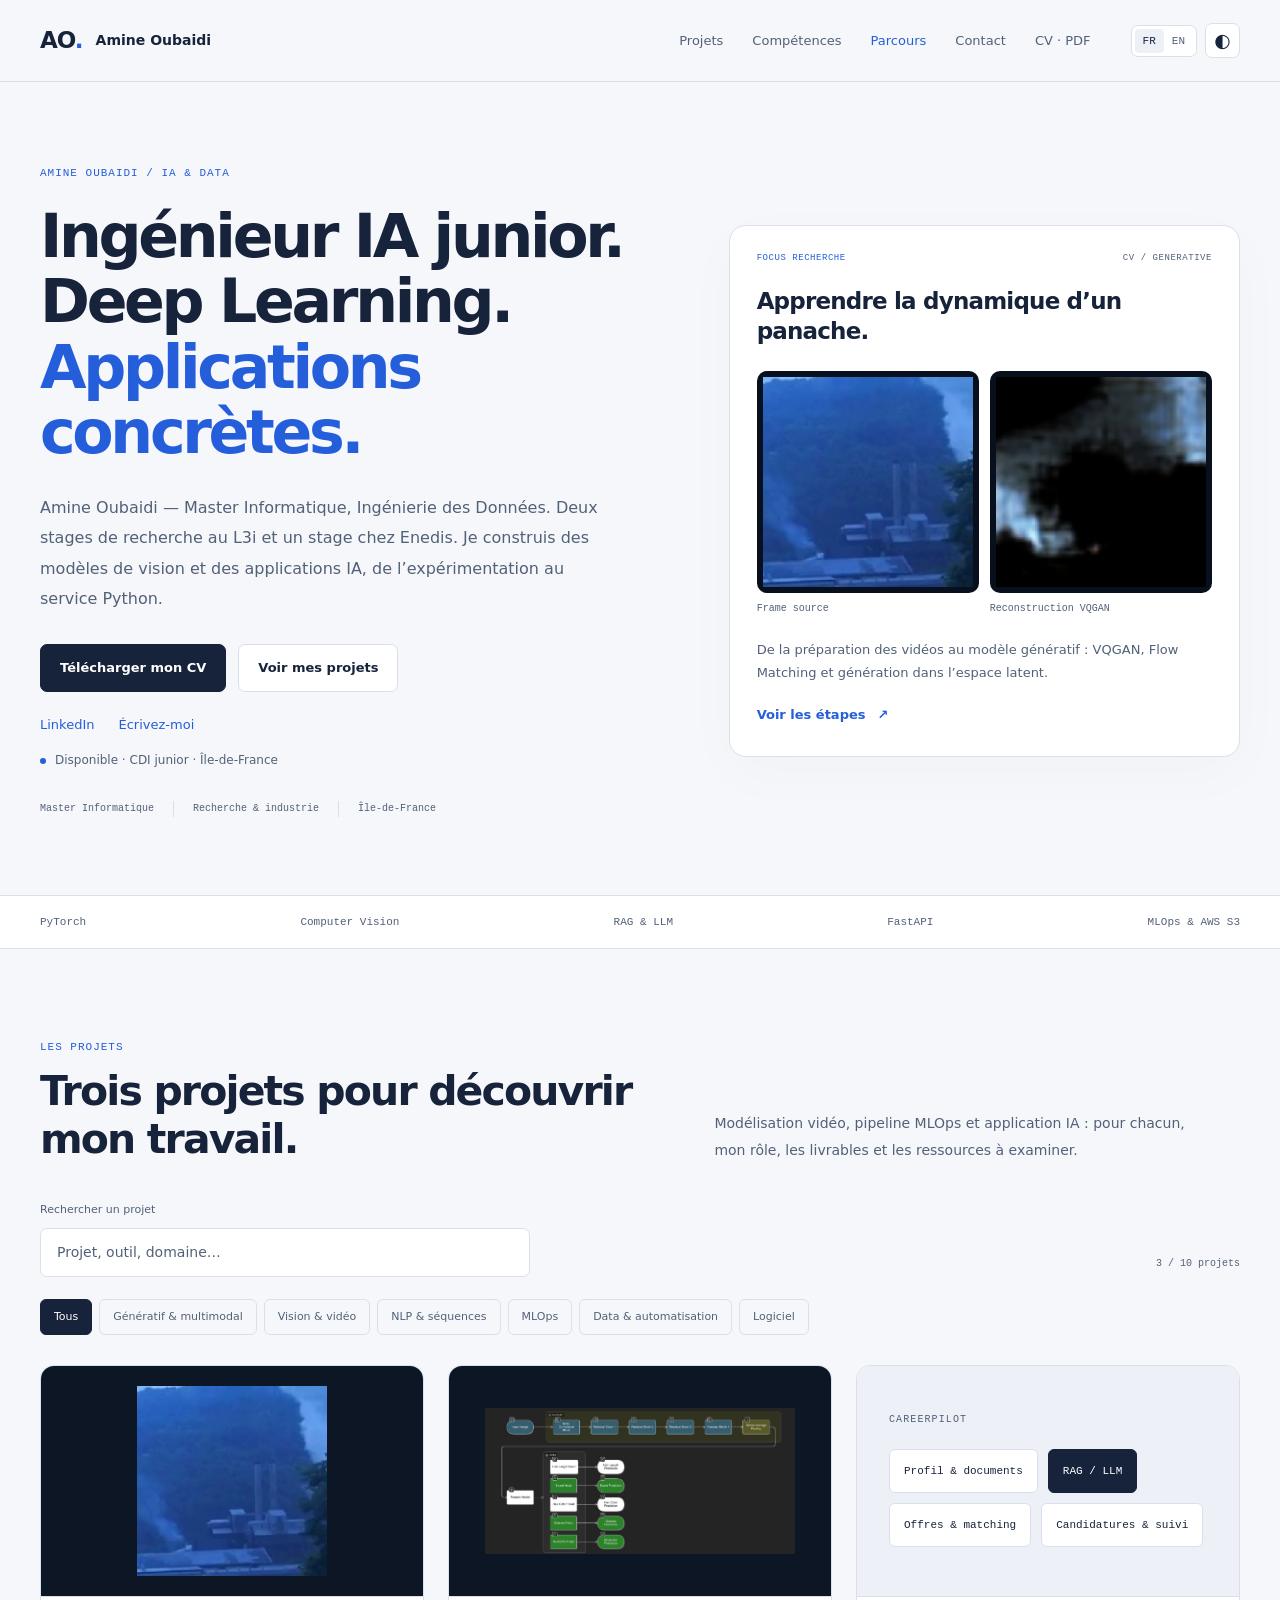
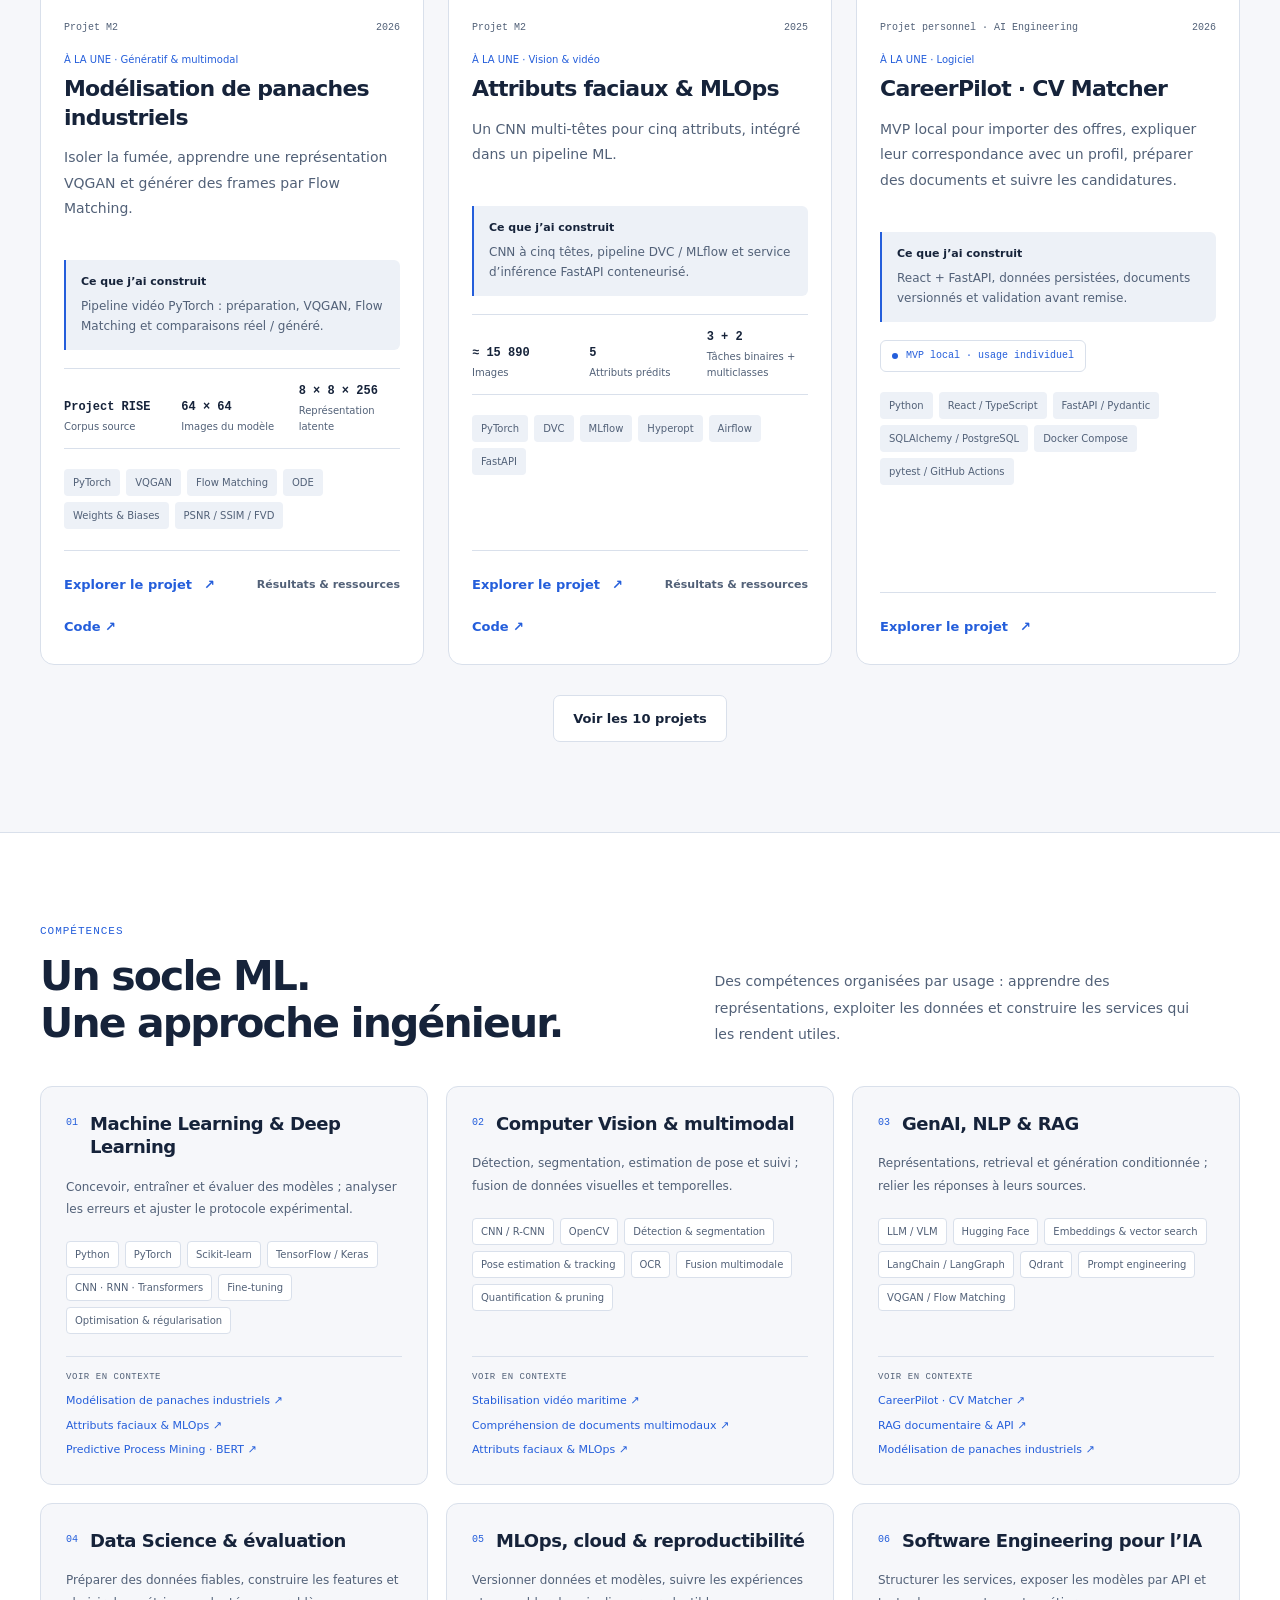
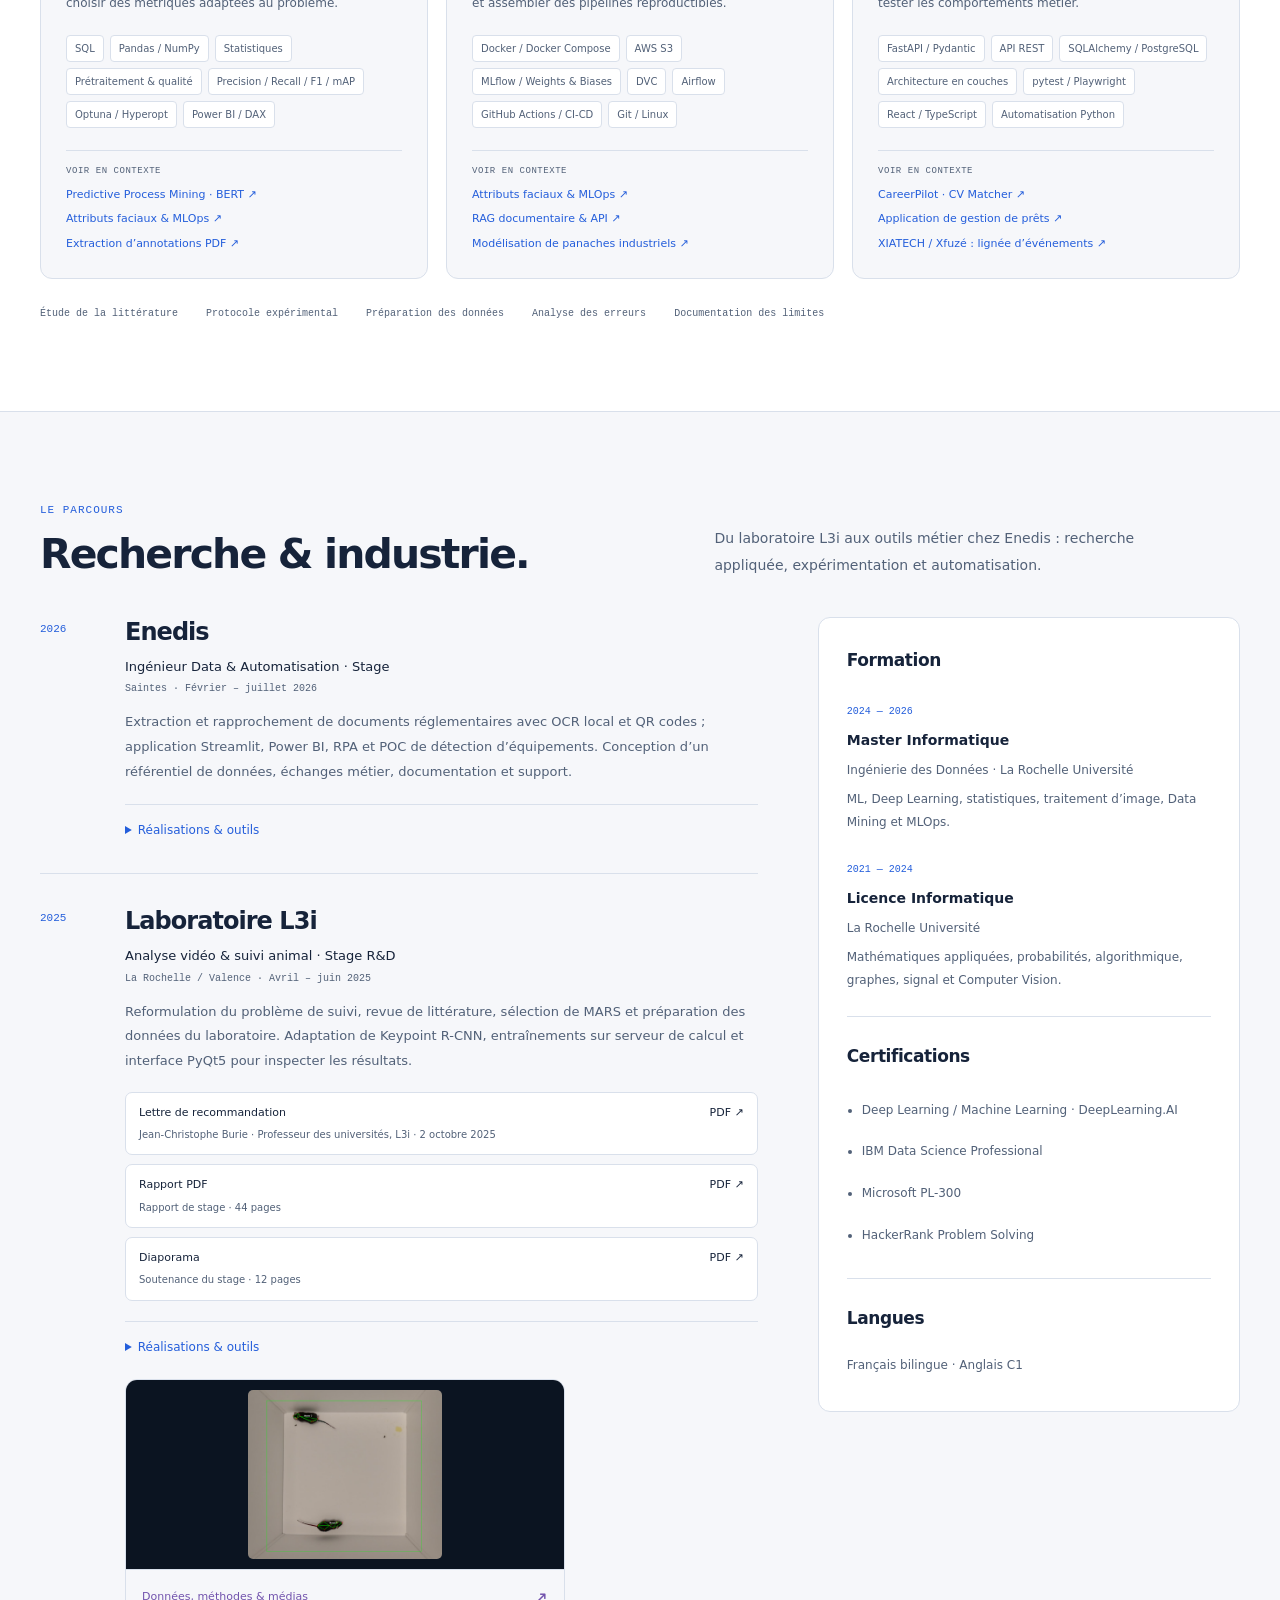
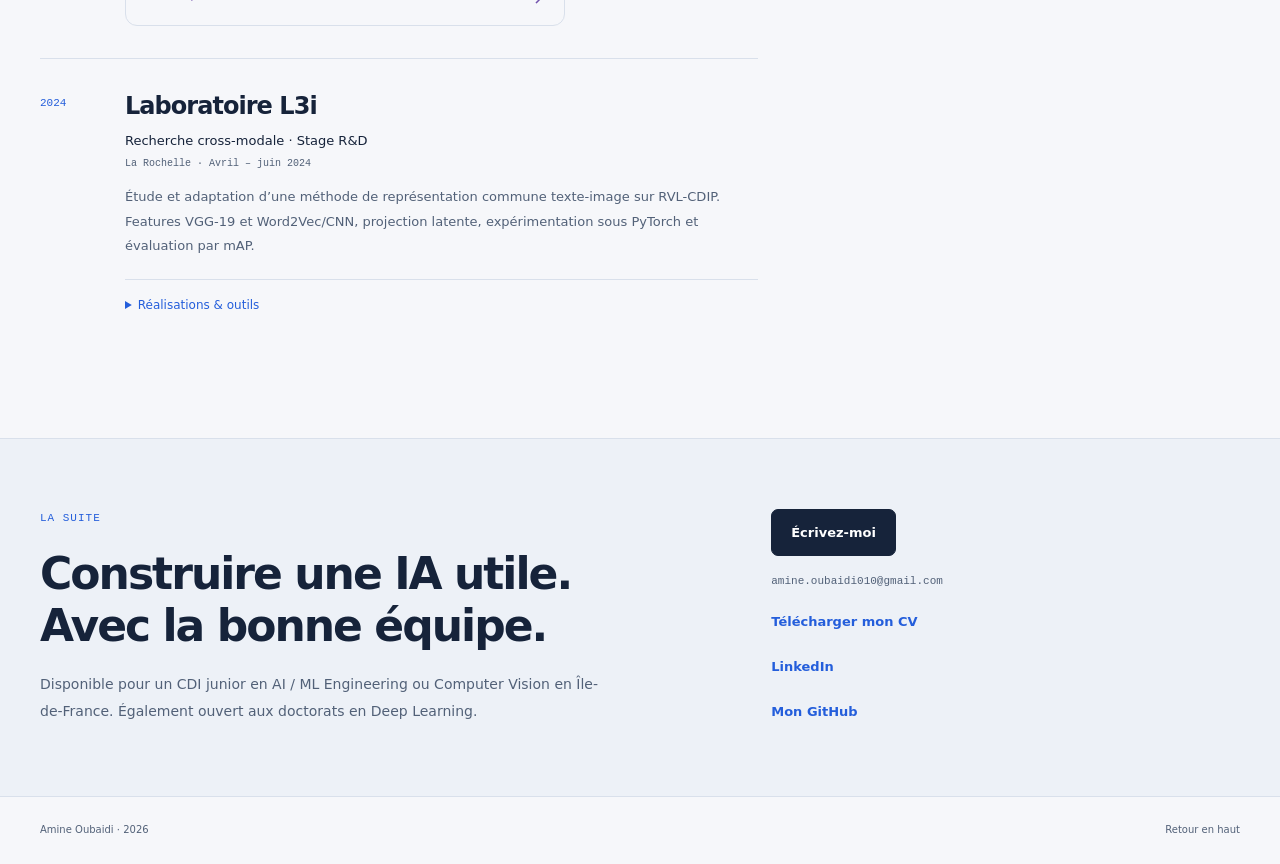
==== commit 99c865e1: "Improve recruiter navigation, feature three projects and clarify CareerPilot MVP" ====
--- a/amine-portfolio/index.html
+++ b/amine-portfolio/index.html
@@ -2,8 +2,8 @@
 <html lang="fr">
 <head>
 <meta charset="utf-8"><meta name="viewport" content="width=device-width,initial-scale=1">
-<title>Amine Oubaidi — AI Engineer & Data Scientist</title>
-<meta name="description" content="Portfolio d’Amine Oubaidi : Deep Learning, Computer Vision, GenAI, RAG et ingénierie des données.">
+<title>Amine Oubaidi — Ingénieur IA junior · Deep Learning</title>
+<meta name="description" content="Amine Oubaidi, ingénieur IA junior en Île-de-France. Projets PyTorch, Computer Vision et FastAPI, expériences L3i et Enedis, CV et résultats.">
 <meta name="theme-color" content="#f6f7fa">
 <link rel="icon" href="data:image/svg+xml,%3Csvg xmlns='http://www.w3.org/2000/svg' viewBox='0 0 64 64'%3E%3Crect width='64' height='64' rx='16' fill='%23172b4d'/%3E%3Ctext x='32' y='42' fill='white' text-anchor='middle' font-family='sans-serif' font-size='28'%3EAO%3C/text%3E%3C/svg%3E">
 <link rel="stylesheet" href="style.css">
@@ -13,13 +13,13 @@
 <a class="skip" href="#main">Aller au contenu / Skip to content</a>
 <header class="header"><a class="brand" href="#top"><span class="brand-mark">AO<span aria-hidden="true">.</span></span><span>Amine Oubaidi</span></a><nav class="nav" aria-label="Navigation"></nav><div class="header-controls"><div class="language" aria-label="Language"><button id="fr" aria-pressed="true">FR</button><button id="en" aria-pressed="false">EN</button></div><button id="theme" class="icon-button" aria-label="Changer le thème">◐</button><button id="menu" class="icon-button menu-button" aria-expanded="false" aria-controls="mobile-nav" aria-label="Ouvrir la navigation">☰</button></div><nav id="mobile-nav" class="mobile-nav" hidden aria-label="Navigation mobile"></nav></header>
 <main id="main">
-<section id="top" class="hero wrap"><div class="hero-copy"><p class="eyebrow" data-t="heroEyebrow"></p><h1 data-html="hero"></h1><p class="hero-intro" data-t="intro"></p><div class="hero-actions"><a class="button primary" href="#projects" data-t="explore"></a><a class="button secondary" href="mailto:amine.oubaidi010@gmail.com" data-t="emailButton"></a></div><p class="availability"><span class="status-dot"></span><span data-t="availability"></span></p><div class="hero-facts" id="hero-facts"></div></div>
+<section id="top" class="hero wrap"><div class="hero-copy"><p class="eyebrow" data-t="heroEyebrow"></p><h1 data-html="hero"></h1><p class="hero-intro" data-t="intro"></p><div class="hero-actions"><a class="button primary" href="documents/CV_Amine_Oubaidi.pdf" download="CV_Amine_Oubaidi.pdf" data-t="cvDownload"></a><a class="button secondary" href="#projects" data-t="explore"></a></div><div class="hero-contact"><a href="https://fr.linkedin.com/in/amine-oubaidi-600315233" target="_blank" rel="noopener" data-t="linkedin"></a><a href="mailto:amine.oubaidi010@gmail.com" data-t="emailButton"></a></div><p class="availability"><span class="status-dot"></span><span data-t="availability"></span></p><div class="hero-facts" id="hero-facts"></div></div>
 <article class="research-card"><div class="research-meta"><span data-t="focus"></span><span class="research-code">CV / GENERATIVE</span></div><h2 data-t="focusTitle"></h2><div class="research-images"><figure><div class="hero-media-frame"><img src="images/flow/flow-original.png" width="544" height="544" alt="Image source du panache industriel / Source industrial plume" decoding="async"></div><figcaption data-t="focusReal"></figcaption></figure><figure><div class="hero-media-frame"><img src="images/flow/flow-reconstruction.png" width="544" height="544" alt="Reconstruction VQGAN du panache / VQGAN plume reconstruction" decoding="async"></div><figcaption data-t="focusReconstruction"></figcaption></figure></div><p data-t="focusBody"></p><button class="text-button" data-study="flow" aria-haspopup="dialog" aria-controls="study-dialog"><span data-t="focusLink"></span><span aria-hidden="true">↗</span></button></article></section>
 <div class="topic-ribbon"><div class="wrap" id="ribbon"></div></div>
-<section id="projects" class="section wrap"><div class="section-heading"><div><p class="kicker" data-t="projectKicker"></p><h2 data-html="projectTitle"></h2></div><p class="section-description" data-t="projectIntro"></p></div><div class="project-tools"><label class="search-box"><span data-t="searchLabel"></span><input id="search" type="search" autocomplete="off"></label><div class="project-result"><span id="result-count" aria-live="polite"></span><button id="reset" class="text-button" data-t="reset"></button></div></div><div id="filters" class="filters" role="group"></div><div id="project-grid" class="project-grid"></div><div id="empty" class="empty" hidden><p data-t="empty"></p><button id="empty-reset" class="button secondary" data-t="filterReset"></button></div></section>
+<section id="projects" class="section wrap"><div class="section-heading"><div><p class="kicker" data-t="projectKicker"></p><h2 data-html="projectTitle"></h2></div><p class="section-description" data-t="projectIntro"></p></div><div class="project-tools"><label class="search-box"><span data-t="searchLabel"></span><input id="search" type="search" autocomplete="off"></label><div class="project-result"><span id="result-count" aria-live="polite"></span><button id="reset" class="text-button" data-t="reset"></button></div></div><div id="filters" class="filters" role="group"></div><div id="project-grid" class="project-grid"></div><div class="project-more"><button id="show-projects" class="button secondary" aria-controls="project-grid" aria-expanded="false" data-t="showAllProjects"></button></div><div id="empty" class="empty" hidden><p data-t="empty"></p><button id="empty-reset" class="button secondary" data-t="filterReset"></button></div></section>
 <section id="expertise" class="expertise-section"><div class="wrap section"><div class="section-heading"><div><p class="kicker" data-t="skillsKicker"></p><h2 data-html="skillsTitle"></h2></div><p class="section-description" data-t="skillsIntro"></p></div><div id="skills" class="skills-grid"></div><div id="practice" class="practice"></div></div></section>
 <section id="experience" class="section wrap"><div class="section-heading"><div><p class="kicker" data-t="experienceKicker"></p><h2 data-html="experienceTitle"></h2></div><p class="section-description" data-t="experienceIntro"></p></div><div class="experience-layout"><div id="timeline" class="timeline"></div><aside class="credentials"><div><h3 data-t="educationTitle"></h3><div id="education"></div></div><div><h3 data-t="certTitle"></h3><ul id="certifications"></ul></div><div><h3 data-t="languagesTitle"></h3><p data-t="languageBody"></p></div></aside></div></section>
-<section id="contact" class="contact-section"><div class="wrap contact-content"><div><p class="kicker" data-t="contactKicker"></p><h2 data-html="contactTitle"></h2><p data-t="contactBody"></p></div><div class="contact-actions"><a class="button primary" href="mailto:amine.oubaidi010@gmail.com" data-t="emailButton"></a><a class="contact-email" href="mailto:amine.oubaidi010@gmail.com">amine.oubaidi010@gmail.com</a><a class="text-button" href="https://github.com/omdrift" target="_blank" rel="noopener" data-t="github"></a></div></div></section>
+<section id="contact" class="contact-section"><div class="wrap contact-content"><div><p class="kicker" data-t="contactKicker"></p><h2 data-html="contactTitle"></h2><p data-t="contactBody"></p></div><div class="contact-actions"><a class="button primary" href="mailto:amine.oubaidi010@gmail.com" data-t="emailButton"></a><a class="contact-email" href="mailto:amine.oubaidi010@gmail.com">amine.oubaidi010@gmail.com</a><a class="text-button" href="documents/CV_Amine_Oubaidi.pdf" download="CV_Amine_Oubaidi.pdf" data-t="cvDownload"></a><a class="text-button" href="https://fr.linkedin.com/in/amine-oubaidi-600315233" target="_blank" rel="noopener" data-t="linkedin"></a><a class="text-button" href="https://github.com/omdrift" target="_blank" rel="noopener" data-t="github"></a></div></div></section>
 </main>
 <footer class="wrap"><span>Amine Oubaidi · 2026</span><a href="#top" data-t="backTop"></a></footer>
 <dialog id="project-dialog" class="project-dialog" aria-labelledby="project-title"></dialog><dialog id="study-dialog" class="study-dialog" aria-labelledby="study-title" aria-describedby="study-intro"></dialog>
--- a/amine-portfolio/style.css
+++ b/amine-portfolio/style.css
@@ -3,6 +3,14 @@
 @media(max-width:1050px){.hero{gap:35px}.section-heading{gap:35px}.header{gap:25px}.nav{gap:20px}.skills-grid{grid-template-columns:repeat(2,minmax(0,1fr))}.experience-layout{gap:35px;grid-template-columns:1.5fr 1fr}.project-card-body{padding:24px}.contact-content{gap:35px}.research-card{padding:23px}.hero h1{font-size:46px}}
 @media(max-width:800px){.wrap{width:calc(100% - 48px)}.header{padding:16px 24px;min-height:75px}.nav{display:none}.header-controls{margin-left:auto}.menu-button{display:block}.hero{grid-template-columns:1fr;gap:40px;padding-block:50px}.hero-copy{max-width:640px}.hero h1{font-size:clamp(40px,7vw,56px)}.research-card{max-width:560px}.research-images .hero-media-frame{max-height:230px}.section{padding-block:60px}.section-heading{grid-template-columns:1fr;gap:18px;margin-bottom:30px}.section-description{max-width:600px}.experience-layout{grid-template-columns:1fr;gap:30px}.credentials{display:grid;grid-template-columns:1fr 1fr;gap:25px}.credentials>div+div{padding:0;margin:0;border:0}.credentials>div:last-child{grid-column:1/-1;border-top:1px solid var(--border);padding-top:20px}.contact-content{grid-template-columns:1fr;gap:28px;padding-block:50px}.project-dialog-layout{grid-template-columns:1fr;gap:28px}.project-sidebar{position:static;border-bottom:1px solid var(--border);padding-bottom:25px}.project-sidebar .project-facts{flex-direction:row}.project-sidebar .project-facts>div{flex-direction:column-reverse}.project-sidebar .document-links{grid-template-columns:repeat(2,minmax(0,1fr))}.project-sidebar .button{width:auto}.project-dialog-shell{padding:28px}.project-dialog-header h2{font-size:28px}.project-image,.project-graphic{height:195px}.project-card h3{font-size:20px}.project-card-body{padding:21px}}
 @media(max-width:580px){.wrap{width:calc(100% - 36px)}.header{padding:14px 18px;gap:12px}.brand{font-size:12px;gap:8px}.brand-mark{font-size:20px}.header-controls{gap:6px}.language button{padding:6px;font-size:10px}.icon-button{width:32px;height:32px}.hero{padding-block:37px 40px;gap:32px}.hero h1{font-size:39px}.eyebrow{font-size:9px;margin-bottom:20px}.hero-intro{font-size:14px;line-height:1.85}.hero-actions{margin-block:24px 18px;gap:8px}.button{padding:11px 14px;font-size:12px}.availability{font-size:11px}.hero-facts{font-size:9px;gap:8px 12px;margin-top:22px}.hero-facts>span+span{padding-left:12px}.research-card{padding:21px}.research-card h2{font-size:22px;margin:19px 0}.research-meta{font-size:8px}.research-images figcaption{font-size:9px}.topic-ribbon>.wrap{justify-content:flex-start;gap:11px 20px;padding-block:16px}.topic-ribbon span{font-size:10px}.section{padding-block:48px}.section-heading h2{font-size:31px}.section-description{font-size:13px}.project-tools{display:block}.search-box{max-width:none}.project-result{display:flex;justify-content:space-between;margin-top:11px;padding-bottom:0}.filters{flex-wrap:nowrap;overflow-x:auto;margin-inline:-18px;padding:0 18px 10px;scrollbar-width:thin;margin-bottom:20px}.filters button{font-size:10px;flex-shrink:0}.project-grid,.skills-grid{grid-template-columns:1fr;gap:20px}.project-image,.project-graphic{height:195px}.project-card-body{padding:23px}.project-card h3{font-size:23px}.project-summary{font-size:13px}.project-meta{font-size:9px}.project-facts dd{font-size:11px}.project-facts dt{font-size:9px}.project-actions .text-button{font-size:12px}.project-actions .subdued{font-size:10px}.skill-card{padding:23px}.timeline-item{grid-template-columns:1fr;gap:7px}.timeline-year{padding:0}.timeline-item h3{font-size:23px}.credentials{grid-template-columns:1fr;padding:23px}.credentials>div+div{border-top:1px solid var(--border);padding-top:23px}.contact-content h2{font-size:32px}.contact-content p:not(.kicker){font-size:13px}.contact-email{font-size:10px}.project-dialog{width:calc(100% - 16px);max-height:95dvh;border-radius:12px}.project-dialog-shell{padding:22px 18px}.project-dialog-header{gap:12px;margin-bottom:24px;padding-bottom:22px}.project-dialog-header h2{font-size:26px}.dialog-intro{font-size:13px}.dialog-close{width:33px;height:33px}.project-sidebar .document-links{grid-template-columns:1fr}.project-story p{font-size:13px}.project-story h3{font-size:17px}.project-sidebar .tags span{font-size:10px}.project-sidebar .project-facts{flex-wrap:wrap}.project-dialog-header .kicker{font-size:9px}.graphic-node{font-size:10px;padding:8px 11px;min-height:38px}.project-graphic{padding:25px}.practice{font-size:9px;gap:10px 17px}}
+.hero-contact{display:flex;flex-wrap:wrap;gap:10px 24px;margin:0 0 16px;font-size:13px;color:var(--accent)}
+.hero-contact a:hover{text-decoration:underline}
+.project-evidence{padding:13px 15px;margin:18px 0;background:var(--surface2);border-left:2px solid var(--accent);border-radius:0 6px 6px 0;font-size:12px;line-height:1.7;color:var(--muted)}
+.project-evidence strong{display:block;margin-bottom:4px;font-size:11px;color:var(--text)}
+.project-more{display:flex;justify-content:center;margin-top:30px}
+.project-actions{flex-wrap:wrap}
+@media(min-width:1100px){.project-grid.featured-view{grid-template-columns:repeat(3,minmax(0,1fr))}.featured-view .project-card-body{padding:23px}.featured-view .project-card h3{font-size:22px}.featured-view .project-facts{flex-wrap:wrap}}
+@media(max-width:580px){.hero-contact{font-size:12px}.project-more .button{width:100%}}
 @media(prefers-reduced-motion:reduce){html{scroll-behavior:auto}*{transition:none!important}}
 
 /* Existing visual case studies and report navigation. */
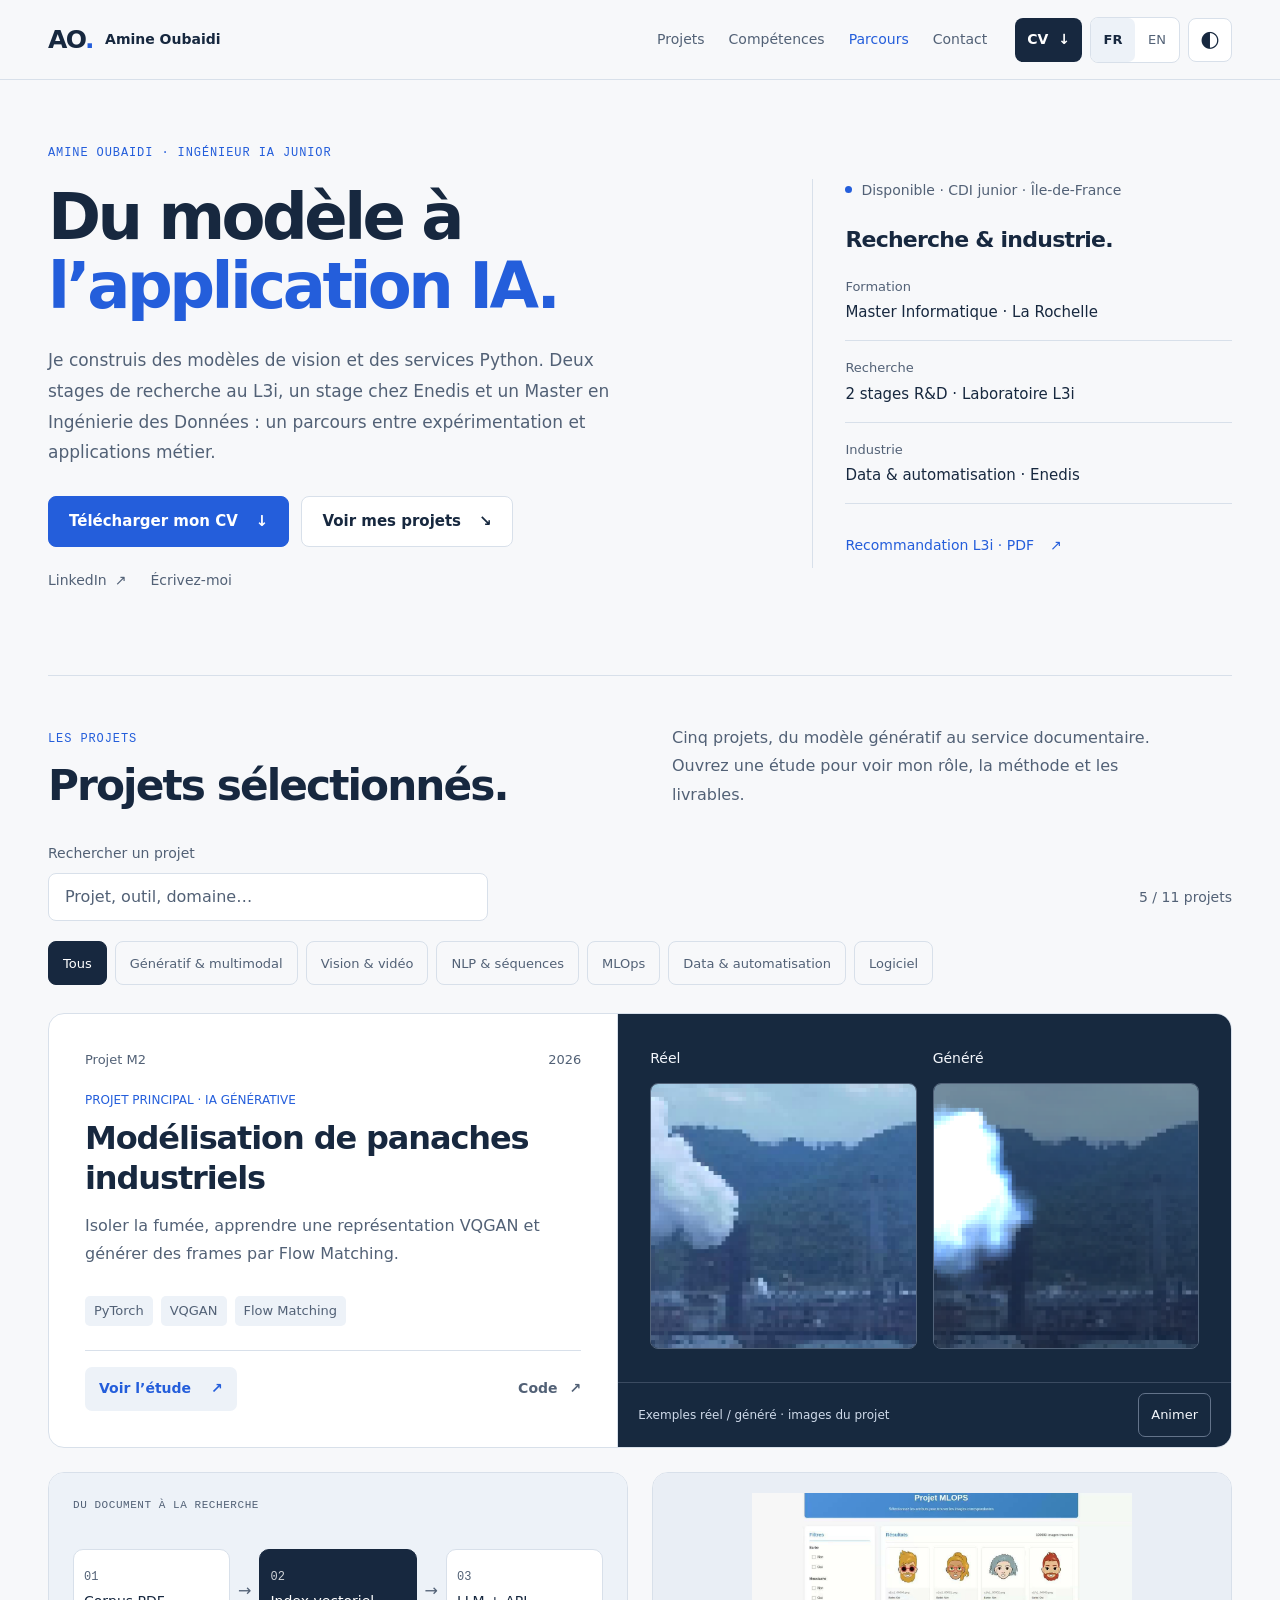
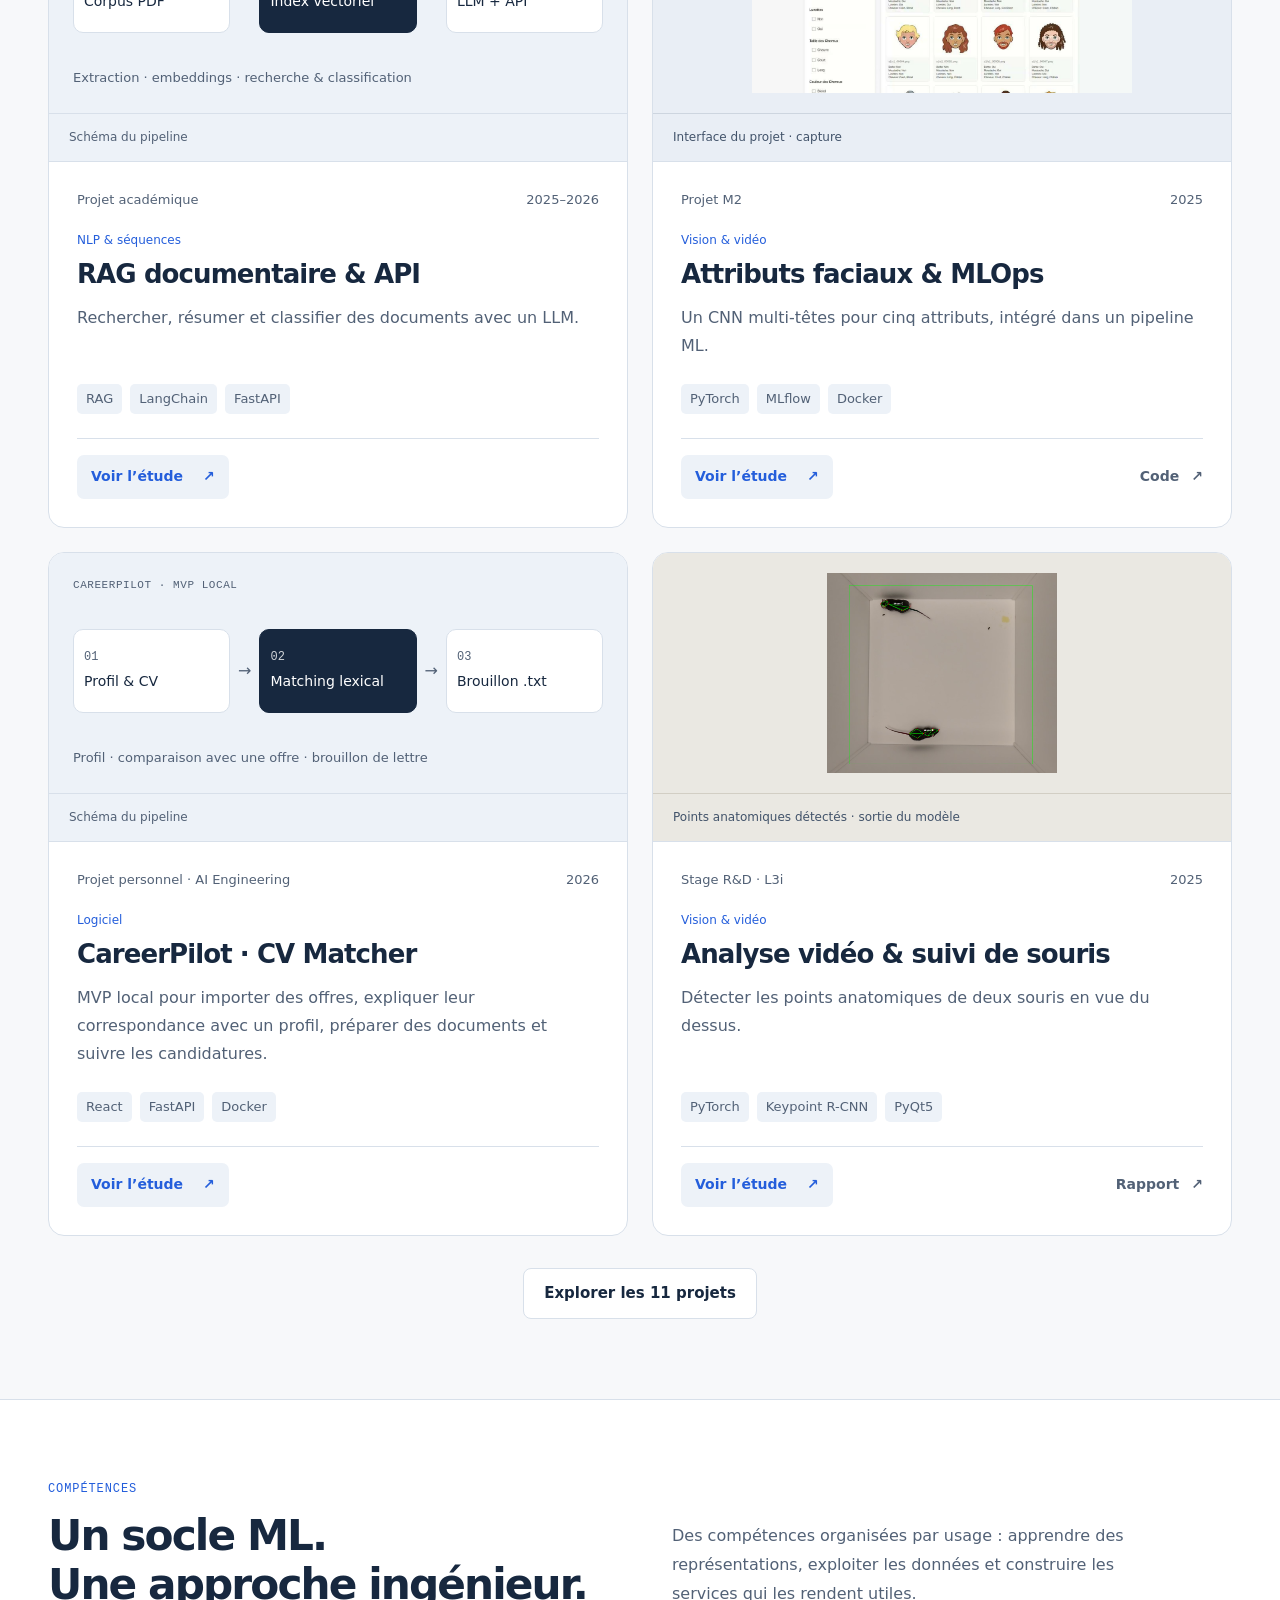
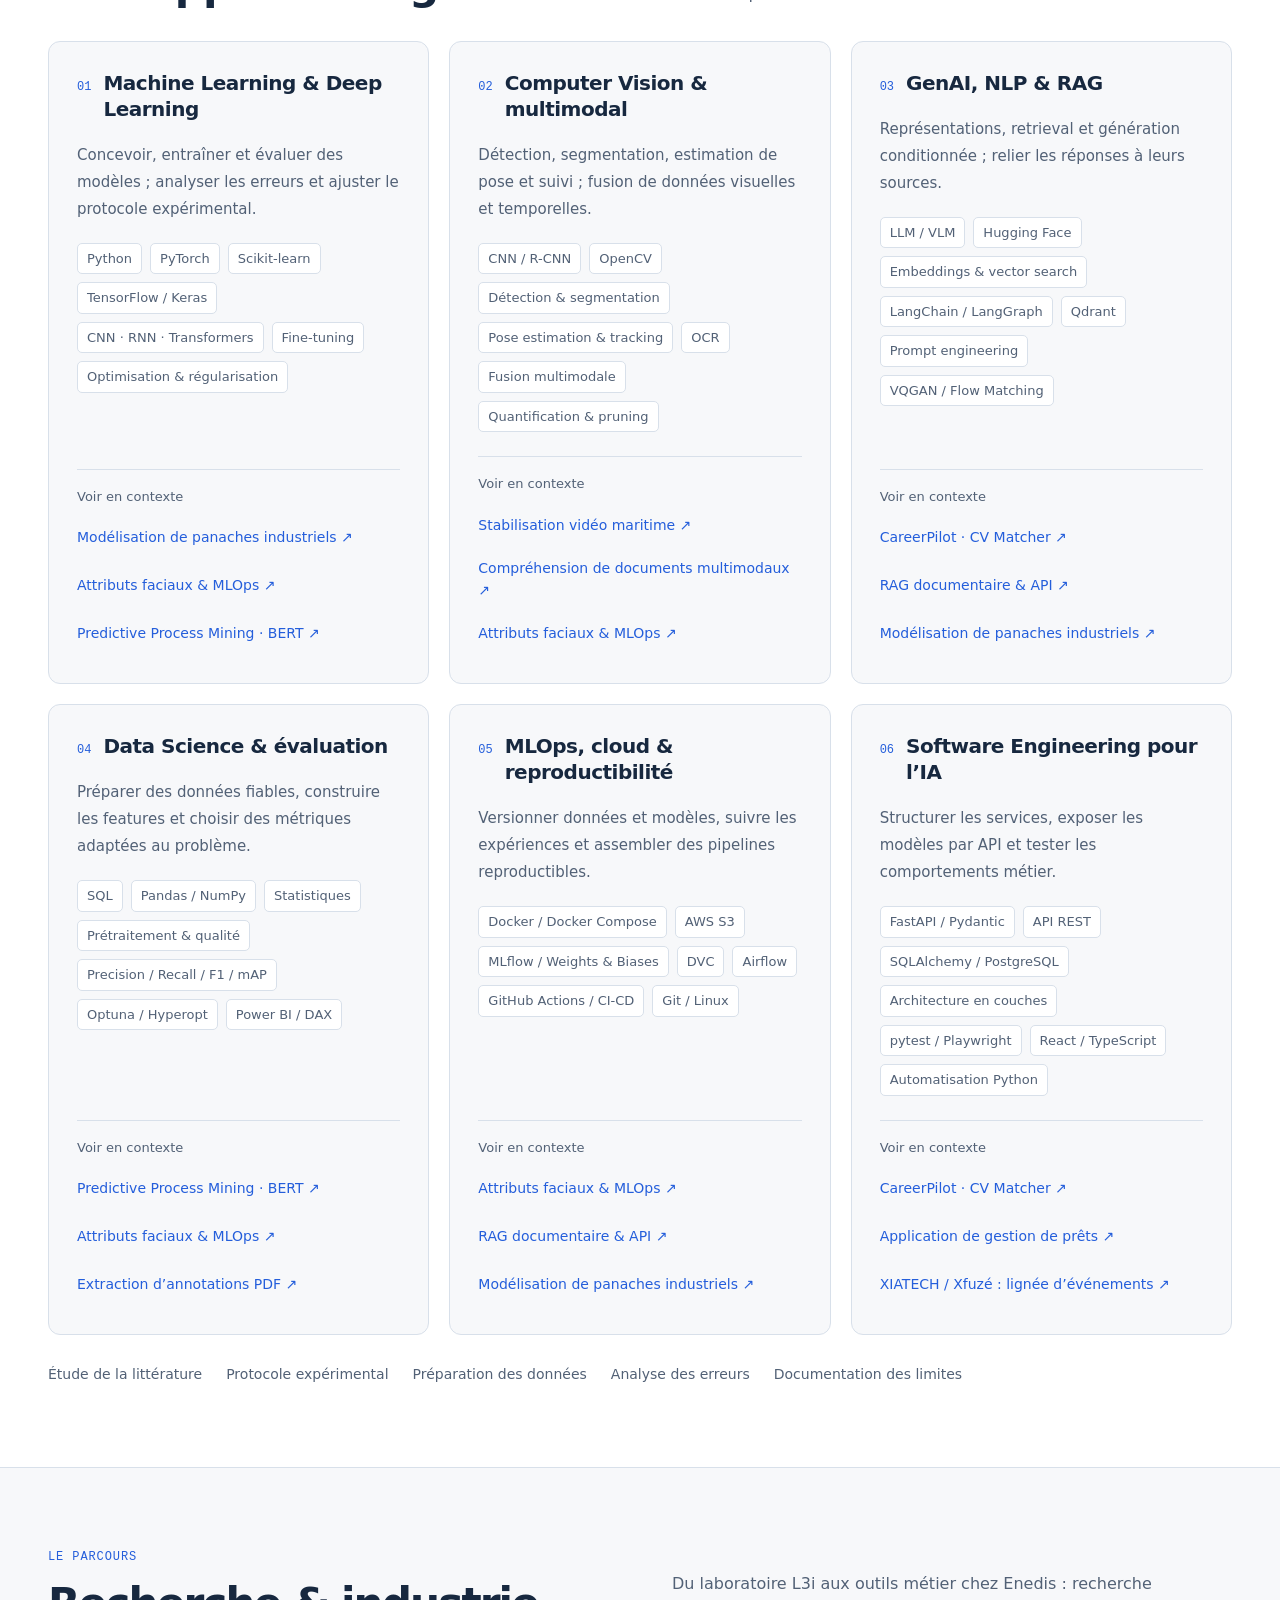
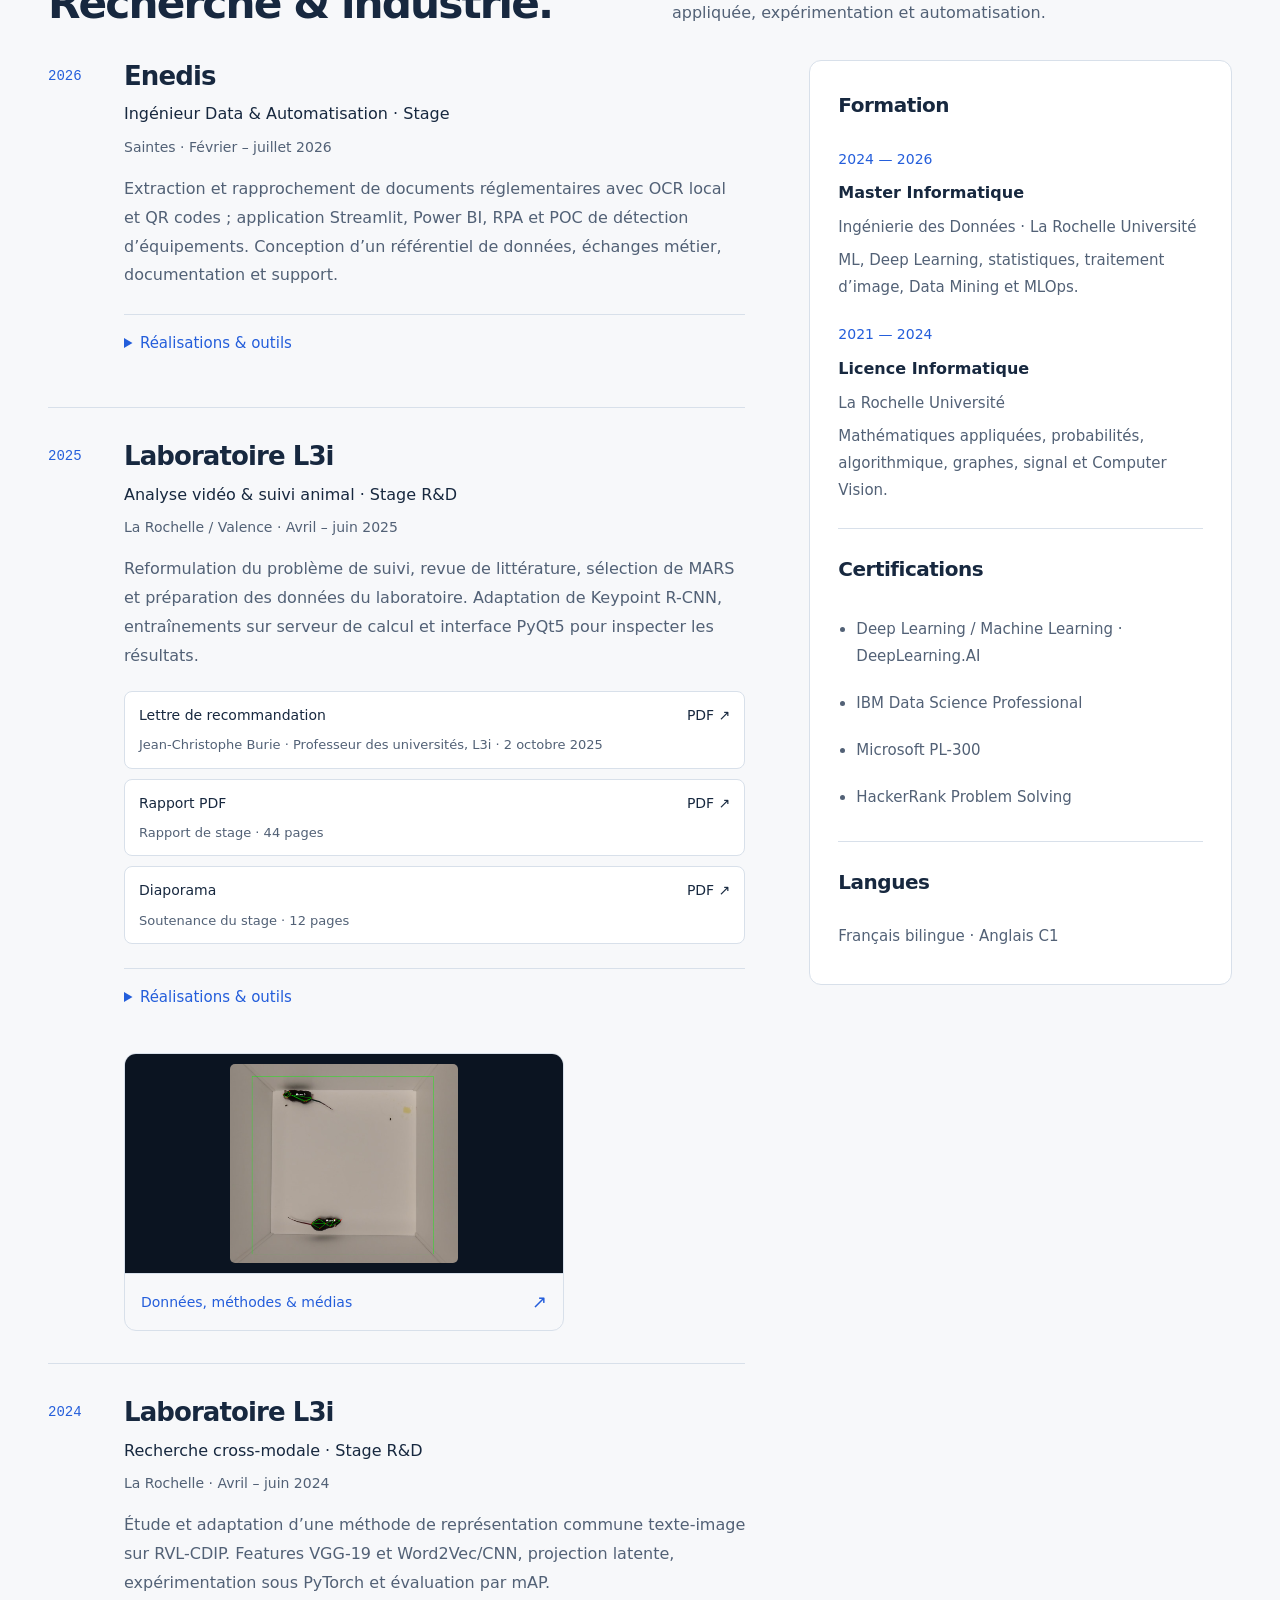
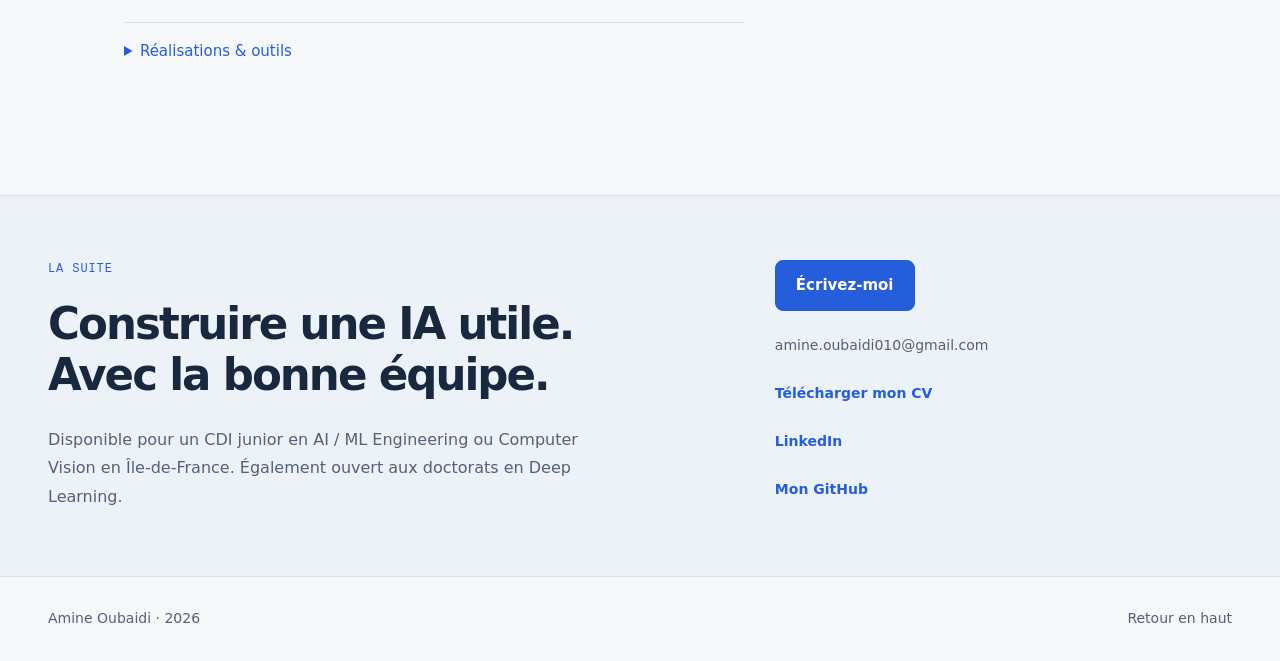
==== commit de56162a: "Refine portfolio UI with flagship layout, real project covers and mobile CV access" ====
--- a/amine-portfolio/index.html
+++ b/amine-portfolio/index.html
@@ -11,11 +11,33 @@
 </head>
 <body>
 <a class="skip" href="#main">Aller au contenu / Skip to content</a>
-<header class="header"><a class="brand" href="#top"><span class="brand-mark">AO<span aria-hidden="true">.</span></span><span>Amine Oubaidi</span></a><nav class="nav" aria-label="Navigation"></nav><div class="header-controls"><div class="language" aria-label="Language"><button id="fr" aria-pressed="true">FR</button><button id="en" aria-pressed="false">EN</button></div><button id="theme" class="icon-button" aria-label="Changer le thème">◐</button><button id="menu" class="icon-button menu-button" aria-expanded="false" aria-controls="mobile-nav" aria-label="Ouvrir la navigation">☰</button></div><nav id="mobile-nav" class="mobile-nav" hidden aria-label="Navigation mobile"></nav></header>
+<header class="header">
+  <a class="brand" href="#top" aria-label="Amine Oubaidi"><span class="brand-mark">AO<span aria-hidden="true">.</span></span><span class="brand-name">Amine Oubaidi</span></a>
+  <nav class="nav" aria-label="Navigation"></nav>
+  <div class="header-controls">
+    <a id="header-cv" class="header-cv" href="documents/CV_Amine_Oubaidi.pdf" download="CV_Amine_Oubaidi.pdf" aria-label="Télécharger mon CV">CV <span class="cv-file" aria-hidden="true">↓</span></a>
+    <div class="language" aria-label="Language"><button id="fr" aria-pressed="true" aria-label="Français">FR</button><button id="en" aria-pressed="false" aria-label="English">EN</button></div>
+    <button id="theme" class="icon-button" aria-label="Changer le thème">◐</button>
+    <button id="menu" class="icon-button menu-button" aria-expanded="false" aria-controls="mobile-nav" aria-label="Ouvrir la navigation">☰</button>
+  </div>
+  <nav id="mobile-nav" class="mobile-nav" hidden aria-label="Navigation mobile"></nav>
+</header>
 <main id="main">
-<section id="top" class="hero wrap"><div class="hero-copy"><p class="eyebrow" data-t="heroEyebrow"></p><h1 data-html="hero"></h1><p class="hero-intro" data-t="intro"></p><div class="hero-actions"><a class="button primary" href="documents/CV_Amine_Oubaidi.pdf" download="CV_Amine_Oubaidi.pdf" data-t="cvDownload"></a><a class="button secondary" href="#projects" data-t="explore"></a></div><div class="hero-contact"><a href="https://fr.linkedin.com/in/amine-oubaidi-600315233" target="_blank" rel="noopener" data-t="linkedin"></a><a href="mailto:amine.oubaidi010@gmail.com" data-t="emailButton"></a></div><p class="availability"><span class="status-dot"></span><span data-t="availability"></span></p><div class="hero-facts" id="hero-facts"></div></div>
-<article class="research-card"><div class="research-meta"><span data-t="focus"></span><span class="research-code">CV / GENERATIVE</span></div><h2 data-t="focusTitle"></h2><div class="research-images"><figure><div class="hero-media-frame"><img src="images/flow/flow-original.png" width="544" height="544" alt="Image source du panache industriel / Source industrial plume" decoding="async"></div><figcaption data-t="focusReal"></figcaption></figure><figure><div class="hero-media-frame"><img src="images/flow/flow-reconstruction.png" width="544" height="544" alt="Reconstruction VQGAN du panache / VQGAN plume reconstruction" decoding="async"></div><figcaption data-t="focusReconstruction"></figcaption></figure></div><p data-t="focusBody"></p><button class="text-button" data-study="flow" aria-haspopup="dialog" aria-controls="study-dialog"><span data-t="focusLink"></span><span aria-hidden="true">↗</span></button></article></section>
-<div class="topic-ribbon"><div class="wrap" id="ribbon"></div></div>
+<section id="top" class="hero wrap">
+  <div class="hero-copy">
+    <p class="eyebrow" data-t="heroEyebrow"></p>
+    <h1 data-html="hero"></h1>
+    <p class="hero-intro" data-t="intro"></p>
+    <div class="hero-actions"><a class="button primary" href="documents/CV_Amine_Oubaidi.pdf" download="CV_Amine_Oubaidi.pdf"><span data-t="cvDownload"></span><span aria-hidden="true">↓</span></a><a class="button secondary" href="#projects"><span data-t="explore"></span><span aria-hidden="true">↘</span></a></div>
+    <div class="hero-contact"><a href="https://fr.linkedin.com/in/amine-oubaidi-600315233" target="_blank" rel="noopener">LinkedIn <span aria-hidden="true">↗</span></a><a href="mailto:amine.oubaidi010@gmail.com" data-t="emailButton"></a></div>
+  </div>
+  <aside class="hero-profile" aria-labelledby="profile-title">
+    <p class="availability"><span class="status-dot" aria-hidden="true"></span><span data-t="availability"></span></p>
+    <h2 id="profile-title" data-t="profileTitle"></h2>
+    <dl class="profile-facts" id="hero-facts"></dl>
+    <a class="profile-recommendation" href="documents/recommandation-l3i-2025.pdf" target="_blank" rel="noopener"><span data-t="recommendationLink"></span><span aria-hidden="true">↗</span></a>
+  </aside>
+</section>
 <section id="projects" class="section wrap"><div class="section-heading"><div><p class="kicker" data-t="projectKicker"></p><h2 data-html="projectTitle"></h2></div><p class="section-description" data-t="projectIntro"></p></div><div class="project-tools"><label class="search-box"><span data-t="searchLabel"></span><input id="search" type="search" autocomplete="off"></label><div class="project-result"><span id="result-count" aria-live="polite"></span><button id="reset" class="text-button" data-t="reset"></button></div></div><div id="filters" class="filters" role="group"></div><div id="project-grid" class="project-grid"></div><div class="project-more"><button id="show-projects" class="button secondary" aria-controls="project-grid" aria-expanded="false" data-t="showAllProjects"></button></div><div id="empty" class="empty" hidden><p data-t="empty"></p><button id="empty-reset" class="button secondary" data-t="filterReset"></button></div></section>
 <section id="expertise" class="expertise-section"><div class="wrap section"><div class="section-heading"><div><p class="kicker" data-t="skillsKicker"></p><h2 data-html="skillsTitle"></h2></div><p class="section-description" data-t="skillsIntro"></p></div><div id="skills" class="skills-grid"></div><div id="practice" class="practice"></div></div></section>
 <section id="experience" class="section wrap"><div class="section-heading"><div><p class="kicker" data-t="experienceKicker"></p><h2 data-html="experienceTitle"></h2></div><p class="section-description" data-t="experienceIntro"></p></div><div class="experience-layout"><div id="timeline" class="timeline"></div><aside class="credentials"><div><h3 data-t="educationTitle"></h3><div id="education"></div></div><div><h3 data-t="certTitle"></h3><ul id="certifications"></ul></div><div><h3 data-t="languagesTitle"></h3><p data-t="languageBody"></p></div></aside></div></section>
--- a/amine-portfolio/style.css
+++ b/amine-portfolio/style.css
@@ -1,17 +1,341 @@
-:root{--bg:#f6f7fa;--surface:#fff;--surface2:#edf1f7;--text:#16233a;--muted:#526178;--border:#d9e0eb;--accent:#245edb;--violet:#7253ad;--blue:#245edb;--head:system-ui,-apple-system,BlinkMacSystemFont,'Segoe UI',sans-serif;--body:var(--head);--mono:ui-monospace,SFMono-Regular,Consolas,monospace;color-scheme:light}
-*{box-sizing:border-box}html{scroll-behavior:smooth;scroll-padding-top:95px}body{margin:0;background:var(--bg);color:var(--text);font:16px/1.65 var(--body);-webkit-font-smoothing:antialiased}body.dark{--bg:#101b2b;--surface:#16243a;--surface2:#1b2c45;--text:#edf2fa;--muted:#adbbd0;--border:#30435e;--accent:#8bb5ff;--blue:#8bb5ff;--violet:#c4acf5;color-scheme:dark}button,input{font:inherit;color:inherit}button,a{touch-action:manipulation}button{cursor:pointer}a{color:inherit;text-decoration:none}button{border:0}img{max-width:100%}[hidden]{display:none!important}.wrap{width:min(1240px,calc(100% - 80px));margin-inline:auto}a:focus-visible,button:focus-visible,input:focus-visible,summary:focus-visible{outline:3px solid var(--accent);outline-offset:4px;border-radius:4px}.skip{position:fixed;top:-100px;left:20px;z-index:100;background:var(--accent);color:var(--surface);padding:14px}.skip:focus{top:12px}.header{position:sticky;top:0;z-index:10;min-height:82px;padding:18px max(40px,calc((100% - 1240px)/2));display:flex;align-items:center;gap:40px;background:var(--bg);border-bottom:1px solid var(--border)}.brand{display:flex;align-items:center;gap:13px;font-size:14px;font-weight:650;white-space:nowrap}.brand-mark{font-size:23px;letter-spacing:-1px;line-height:1}.brand-mark>span{color:var(--accent)}.nav{display:flex;gap:29px;margin-left:auto;font-size:13px}.nav a{color:var(--muted)}.nav a.active,.nav a:hover{color:var(--accent)}.header-controls{display:flex;align-items:center;gap:8px}.language{display:flex;border:1px solid var(--border);border-radius:7px;padding:3px;background:var(--surface)}.language button{font:11px var(--mono);background:none;padding:6px 8px;border-radius:4px;color:var(--muted)}.language button[aria-pressed=true]{background:var(--surface2);color:var(--text)}.icon-button{border:1px solid var(--border);background:var(--surface);border-radius:7px;height:35px;width:35px;font-size:19px}.menu-button{display:none}.mobile-nav{position:absolute;top:76px;left:20px;right:20px;padding:22px;background:var(--surface);border:1px solid var(--border);box-shadow:0 18px 40px #13244014;border-radius:12px;display:grid;gap:18px;font-size:15px}.hero{display:grid;grid-template-columns:1.2fr 1fr;align-items:center;gap:75px;padding-block:83px 78px}.eyebrow,.kicker{font:11px/1.5 var(--mono);letter-spacing:.09em;color:var(--accent);margin:0 0 22px}.hero h1{font-size:clamp(38px,4.7vw,65px);line-height:1.09;letter-spacing:-.055em;font-weight:660;margin:0 0 27px}.hero h1 em{font-style:normal;color:var(--accent)}.hero-intro{font-size:16px;line-height:1.9;color:var(--muted);max-width:570px;margin:0}.hero-actions{display:flex;gap:12px;flex-wrap:wrap;margin:30px 0 22px}.button{display:inline-flex;align-items:center;justify-content:center;gap:9px;padding:12px 19px;min-height:46px;border-radius:7px;font-size:13px;font-weight:600;border:1px solid var(--border);background:var(--surface);color:var(--text)}.primary{background:var(--text);border-color:var(--text);color:var(--surface)}.button:hover{box-shadow:0 4px 12px #15233c15}.secondary:hover{border-color:var(--accent)}.availability{display:flex;align-items:center;gap:9px;font-size:12px;color:var(--muted);margin:0}.status-dot{width:6px;height:6px;border-radius:50%;background:var(--accent);flex-shrink:0}.hero-facts{display:flex;flex-wrap:wrap;gap:10px 19px;margin-top:30px;font:10px/1.6 var(--mono);color:var(--muted)}.hero-facts>span+span{border-left:1px solid var(--border);padding-left:19px}.research-card{background:var(--surface);border:1px solid var(--border);border-radius:17px;padding:27px;box-shadow:0 16px 60px #15233c06}.research-meta{display:flex;justify-content:space-between;gap:12px;font:9px var(--mono);letter-spacing:.06em;color:var(--accent)}.research-code{color:var(--muted);white-space:nowrap}.research-card h2{font-size:23px;font-weight:600;line-height:1.3;letter-spacing:-.035em;margin:24px 0}.research-images{display:grid;grid-template-columns:1fr 1fr;gap:11px}.research-images figure{margin:0;min-width:0}.hero-media-frame{aspect-ratio:1;padding:6px;background:#07101c;border-radius:10px;overflow:hidden}.hero-media-frame img{display:block;height:100%;width:100%;object-fit:contain}.research-images figcaption{font:10px/1.5 var(--mono);color:var(--muted);margin-top:8px}.research-card>p{font-size:13px;line-height:1.8;color:var(--muted);margin:22px 0 16px}.text-button{display:inline-flex;align-items:center;justify-content:space-between;gap:12px;border:0;padding:0;background:transparent;color:var(--accent);font-size:13px;font-weight:550;min-height:28px;text-align:left}.text-button:hover{text-decoration:underline;text-underline-offset:4px}.topic-ribbon{border-block:1px solid var(--border);background:var(--surface)}.topic-ribbon>.wrap{display:flex;align-items:center;justify-content:space-between;flex-wrap:wrap;gap:15px;padding-block:20px}.topic-ribbon span{font:11px var(--mono);color:var(--muted)}.section{padding-block:90px}.section-heading{display:grid;grid-template-columns:1.15fr 1fr;gap:70px;align-items:end;margin-bottom:38px}.section-heading .kicker{margin-bottom:13px}.section-heading h2{font-size:clamp(30px,3.2vw,43px);letter-spacing:-.045em;line-height:1.16;font-weight:630;margin:0}.section-description{max-width:480px;margin:0;font-size:14px;line-height:1.9;color:var(--muted)}.project-tools{display:flex;justify-content:space-between;align-items:end;gap:20px;margin-bottom:22px}.search-box{display:grid;gap:8px;max-width:490px;width:100%;font-size:11px;color:var(--muted)}.search-box input{width:100%;min-height:47px;padding:12px 16px;border:1px solid var(--border);border-radius:7px;background:var(--surface);font-size:14px}.search-box input::placeholder{color:var(--muted)}.project-result{display:grid;gap:4px;justify-items:end;font:10px var(--mono);color:var(--muted);padding-bottom:8px}.project-result button{font-size:10px}.filters{display:flex;flex-wrap:wrap;gap:7px;margin:0 0 30px}.filters button{padding:8px 13px;min-height:35px;background:transparent;color:var(--muted);border:1px solid var(--border);border-radius:6px;font-size:11px;white-space:nowrap}.filters button:hover{border-color:var(--accent)}.filters button[aria-pressed=true]{background:var(--text);border-color:var(--text);color:var(--surface)}.project-grid{display:grid;grid-template-columns:repeat(2,minmax(0,1fr));gap:24px;align-items:stretch}.project-card{display:flex;flex-direction:column;min-width:0;background:var(--surface);border:1px solid var(--border);border-radius:14px;overflow:hidden;transition:border-color .2s,box-shadow .2s}.project-card:hover{border-color:var(--accent);box-shadow:0 12px 40px #15233c08}.project-cover{display:block;width:100%;padding:0;background:var(--surface2);border-bottom:1px solid var(--border);text-align:left;overflow:hidden}.project-image{height:230px;background:#0c1625;padding:20px 36px;display:flex;align-items:center;justify-content:center}.project-image img{display:block;max-height:100%;max-width:100%;height:100%;object-fit:contain;border-radius:5px}.project-graphic{height:230px;padding:27px 32px;background:var(--surface2);display:flex;flex-direction:column;gap:24px;justify-content:center}.graphic-caption{font:10px var(--mono);letter-spacing:.11em;color:var(--muted)}.graphic-nodes{display:flex;flex-wrap:wrap;align-items:center;gap:10px;max-width:430px}.graphic-node{display:flex;align-items:center;justify-content:center;min-height:44px;border:1px solid var(--border);background:var(--surface);padding:10px 14px;border-radius:6px;font:11px/1.5 var(--mono)}.node-accent{background:var(--text);color:var(--surface);border-color:var(--text)}.project-card-body{display:flex;flex-direction:column;flex:1;padding:28px}.project-meta{display:flex;justify-content:space-between;gap:16px;font:10px/1.6 var(--mono);color:var(--muted)}.project-meta>span:last-child{white-space:nowrap}.project-kind{color:var(--accent);font-size:10px;margin:16px 0 7px}.project-card h3{font-size:23px;line-height:1.28;letter-spacing:-.035em;margin:0 0 13px;font-weight:620}.project-card h3 button{padding:0;text-align:left;font:inherit;background:transparent;letter-spacing:inherit}.project-summary{font-size:14px;line-height:1.85;color:var(--muted);margin:0 0 20px}.tags{display:flex;gap:6px;flex-wrap:wrap}.tags span{font-size:10px;line-height:1.5;padding:5px 8px;color:var(--muted);background:var(--surface2);border-radius:4px;border:1px solid transparent;overflow-wrap:anywhere}.project-card .tags{margin-bottom:21px}.project-facts{display:flex;gap:16px;border-block:1px solid var(--border);padding-block:13px;margin:0 0 20px}.project-facts>div{flex:1;min-width:0;display:flex;flex-direction:column-reverse;gap:3px}.project-facts dd{font:12px/1.5 var(--mono);font-weight:600;color:var(--text);margin:0;overflow-wrap:anywhere}.project-facts dt{font-size:10px;line-height:1.6;color:var(--muted)}.deployment-chip{display:inline-flex;align-items:center;gap:8px;align-self:flex-start;font:10px/1.6 var(--mono);padding:7px 11px;margin:0 0 20px;border:1px solid var(--border);border-radius:6px;color:var(--accent)}.project-actions{display:flex;align-items:center;justify-content:space-between;gap:14px;flex-wrap:wrap;padding-top:20px;margin-top:auto;border-top:1px solid var(--border)}.project-actions .subdued{color:var(--muted);font-size:11px}.empty{text-align:center;padding:50px;background:var(--surface);border:1px solid var(--border);border-radius:12px}.expertise-section{background:var(--surface);border-block:1px solid var(--border)}.skills-grid{display:grid;grid-template-columns:repeat(3,minmax(0,1fr));gap:18px}.skill-card{padding:25px;border:1px solid var(--border);border-radius:12px;background:var(--bg);display:flex;flex-direction:column;min-width:0}.skill-heading{display:flex;gap:12px;align-items:start}.skill-index{font:10px var(--mono);color:var(--accent);padding-top:5px}.skill-heading h3{font-size:18px;line-height:1.3;letter-spacing:-.025em;font-weight:620;margin:0}.skill-card>p{font-size:12px;line-height:1.9;color:var(--muted);margin:17px 0 20px}.skill-card .tags{margin-bottom:22px}.skill-card .tags span{background:var(--surface);border:1px solid var(--border)}.skill-evidence{margin-top:auto;padding-top:15px;border-top:1px solid var(--border);display:grid;gap:7px}.skill-evidence>span{font:9px var(--mono);text-transform:uppercase;letter-spacing:.06em;color:var(--muted);margin-bottom:3px}.skill-evidence button{font-size:11px;line-height:1.6;background:none;color:var(--accent);padding:0;text-align:left}.skill-evidence button:hover{text-decoration:underline}.practice{display:flex;flex-wrap:wrap;gap:12px 28px;margin-top:27px;color:var(--muted);font:10px/1.5 var(--mono)}.experience-layout{display:grid;grid-template-columns:1.7fr 1fr;gap:60px;align-items:start}.timeline{display:grid;gap:32px}.timeline-item{display:grid;grid-template-columns:65px minmax(0,1fr);gap:20px;padding-bottom:32px;border-bottom:1px solid var(--border)}.timeline-item:last-child{border-bottom:0}.timeline-year{font:11px var(--mono);color:var(--accent);padding-top:6px}.timeline-item h3{font-size:24px;letter-spacing:-.04em;line-height:1.3;margin:0 0 8px;font-weight:600}.timeline-role{font-size:13px;margin:0 0 6px}.timeline-location{font:10px var(--mono);color:var(--muted);margin:0 0 16px}.timeline-item p:not(.timeline-role):not(.timeline-location){font-size:13px;line-height:1.9;color:var(--muted)}.credentials{border:1px solid var(--border);background:var(--surface);border-radius:12px;padding:28px}.credentials>div+div{border-top:1px solid var(--border);padding-top:25px;margin-top:25px}.credentials h3{font-size:17px;letter-spacing:-.025em;margin:0 0 22px}.education-item{margin-top:20px}.education-item>span{font:10px var(--mono);color:var(--accent)}.education-item h4{font-size:14px;margin:7px 0}.education-item p,.credentials li,.credentials>div>p{font-size:12px;line-height:1.9;color:var(--muted);margin:6px 0}.credentials ul{padding-left:15px;margin:0;display:grid;gap:7px}.contact-section{border-block:1px solid var(--border);background:var(--surface2)}.contact-content{display:grid;grid-template-columns:1.4fr 1fr;gap:75px;align-items:center;padding-block:70px}.contact-content h2{font-size:clamp(28px,3.5vw,44px);line-height:1.17;letter-spacing:-.045em;margin:0 0 20px;font-weight:620}.contact-content p:not(.kicker){font-size:14px;line-height:1.9;color:var(--muted);max-width:560px;margin:0}.contact-actions{display:flex;flex-direction:column;align-items:flex-start;gap:17px}.contact-email{font:11px/1.6 var(--mono);color:var(--muted);overflow-wrap:anywhere;max-width:100%}footer{display:flex;justify-content:space-between;align-items:center;gap:20px;padding-block:25px;color:var(--muted);font-size:10px}.document-links{display:grid;gap:9px;margin:18px 0}.document-link{border:1px solid var(--border);border-radius:7px;background:var(--surface);padding:11px 13px;font-size:11px;display:flex;align-items:center;justify-content:space-between;flex-wrap:wrap;gap:5px 12px}.document-link:hover{border-color:var(--accent)}.document-link small{font-size:10px;color:var(--muted);width:100%}.experience-details{border-top:1px solid var(--border);margin-top:20px;padding-top:16px}.experience-details summary{font-size:12px;cursor:pointer;color:var(--accent)}.experience-achievement{border-bottom:1px solid var(--border);padding:15px 0}.experience-achievement:last-child{border-bottom:0}.experience-achievement h4{font-size:14px;margin:10px 0}.resource-link{display:inline-flex;font-size:12px;color:var(--accent);margin-top:14px}.resource-link:hover{text-decoration:underline}body.project-open{overflow:hidden}.project-dialog{background:var(--surface);color:var(--text);border:1px solid var(--border);border-radius:16px;padding:0;width:min(1110px,calc(100% - 48px));max-height:92dvh}.project-dialog::backdrop{background:#071224a6;backdrop-filter:blur(4px)}.project-dialog-shell{padding:38px}.project-dialog-header{display:flex;align-items:start;justify-content:space-between;gap:30px;padding-bottom:28px;border-bottom:1px solid var(--border);margin-bottom:30px}.project-dialog-header .kicker{margin-bottom:12px}.project-dialog-header h2{font-size:34px;line-height:1.15;letter-spacing:-.04em;font-weight:620;margin:0 0 18px}.dialog-intro{font-size:15px;line-height:1.85;color:var(--muted);margin:0;max-width:820px}.project-dialog-header .deployment-chip{margin:16px 0 0}.dialog-close{border:1px solid var(--border);background:var(--bg);color:var(--text);width:38px;height:38px;border-radius:7px;font:27px/1 var(--body);flex-shrink:0}.project-dialog-layout{display:grid;grid-template-columns:245px minmax(0,1fr);gap:46px;align-items:start}.project-sidebar{position:sticky;top:20px;min-width:0}.project-sidebar h3{font:11px var(--mono);color:var(--muted);text-transform:uppercase;letter-spacing:.06em;margin:0 0 15px}.project-sidebar .project-facts{flex-direction:column;margin:20px 0;gap:11px}.project-sidebar .project-facts>div{flex-direction:row-reverse;justify-content:space-between;gap:10px}.project-sidebar .button{width:100%;font-size:11px;margin-top:18px}.project-story{min-width:0}.project-story>section{margin-bottom:29px}.project-story h3{font-size:18px;letter-spacing:-.02em;font-weight:620;line-height:1.4;margin:0 0 14px}.project-story p{font-size:14px;line-height:1.9;color:var(--muted);margin:0 0 13px}.project-story .story-section{position:relative;border-top:1px solid var(--border);padding-top:25px}.project-story .story-index{font:10px var(--mono);color:var(--accent);margin-bottom:10px}
-@media(max-width:1050px){.hero{gap:35px}.section-heading{gap:35px}.header{gap:25px}.nav{gap:20px}.skills-grid{grid-template-columns:repeat(2,minmax(0,1fr))}.experience-layout{gap:35px;grid-template-columns:1.5fr 1fr}.project-card-body{padding:24px}.contact-content{gap:35px}.research-card{padding:23px}.hero h1{font-size:46px}}
-@media(max-width:800px){.wrap{width:calc(100% - 48px)}.header{padding:16px 24px;min-height:75px}.nav{display:none}.header-controls{margin-left:auto}.menu-button{display:block}.hero{grid-template-columns:1fr;gap:40px;padding-block:50px}.hero-copy{max-width:640px}.hero h1{font-size:clamp(40px,7vw,56px)}.research-card{max-width:560px}.research-images .hero-media-frame{max-height:230px}.section{padding-block:60px}.section-heading{grid-template-columns:1fr;gap:18px;margin-bottom:30px}.section-description{max-width:600px}.experience-layout{grid-template-columns:1fr;gap:30px}.credentials{display:grid;grid-template-columns:1fr 1fr;gap:25px}.credentials>div+div{padding:0;margin:0;border:0}.credentials>div:last-child{grid-column:1/-1;border-top:1px solid var(--border);padding-top:20px}.contact-content{grid-template-columns:1fr;gap:28px;padding-block:50px}.project-dialog-layout{grid-template-columns:1fr;gap:28px}.project-sidebar{position:static;border-bottom:1px solid var(--border);padding-bottom:25px}.project-sidebar .project-facts{flex-direction:row}.project-sidebar .project-facts>div{flex-direction:column-reverse}.project-sidebar .document-links{grid-template-columns:repeat(2,minmax(0,1fr))}.project-sidebar .button{width:auto}.project-dialog-shell{padding:28px}.project-dialog-header h2{font-size:28px}.project-image,.project-graphic{height:195px}.project-card h3{font-size:20px}.project-card-body{padding:21px}}
-@media(max-width:580px){.wrap{width:calc(100% - 36px)}.header{padding:14px 18px;gap:12px}.brand{font-size:12px;gap:8px}.brand-mark{font-size:20px}.header-controls{gap:6px}.language button{padding:6px;font-size:10px}.icon-button{width:32px;height:32px}.hero{padding-block:37px 40px;gap:32px}.hero h1{font-size:39px}.eyebrow{font-size:9px;margin-bottom:20px}.hero-intro{font-size:14px;line-height:1.85}.hero-actions{margin-block:24px 18px;gap:8px}.button{padding:11px 14px;font-size:12px}.availability{font-size:11px}.hero-facts{font-size:9px;gap:8px 12px;margin-top:22px}.hero-facts>span+span{padding-left:12px}.research-card{padding:21px}.research-card h2{font-size:22px;margin:19px 0}.research-meta{font-size:8px}.research-images figcaption{font-size:9px}.topic-ribbon>.wrap{justify-content:flex-start;gap:11px 20px;padding-block:16px}.topic-ribbon span{font-size:10px}.section{padding-block:48px}.section-heading h2{font-size:31px}.section-description{font-size:13px}.project-tools{display:block}.search-box{max-width:none}.project-result{display:flex;justify-content:space-between;margin-top:11px;padding-bottom:0}.filters{flex-wrap:nowrap;overflow-x:auto;margin-inline:-18px;padding:0 18px 10px;scrollbar-width:thin;margin-bottom:20px}.filters button{font-size:10px;flex-shrink:0}.project-grid,.skills-grid{grid-template-columns:1fr;gap:20px}.project-image,.project-graphic{height:195px}.project-card-body{padding:23px}.project-card h3{font-size:23px}.project-summary{font-size:13px}.project-meta{font-size:9px}.project-facts dd{font-size:11px}.project-facts dt{font-size:9px}.project-actions .text-button{font-size:12px}.project-actions .subdued{font-size:10px}.skill-card{padding:23px}.timeline-item{grid-template-columns:1fr;gap:7px}.timeline-year{padding:0}.timeline-item h3{font-size:23px}.credentials{grid-template-columns:1fr;padding:23px}.credentials>div+div{border-top:1px solid var(--border);padding-top:23px}.contact-content h2{font-size:32px}.contact-content p:not(.kicker){font-size:13px}.contact-email{font-size:10px}.project-dialog{width:calc(100% - 16px);max-height:95dvh;border-radius:12px}.project-dialog-shell{padding:22px 18px}.project-dialog-header{gap:12px;margin-bottom:24px;padding-bottom:22px}.project-dialog-header h2{font-size:26px}.dialog-intro{font-size:13px}.dialog-close{width:33px;height:33px}.project-sidebar .document-links{grid-template-columns:1fr}.project-story p{font-size:13px}.project-story h3{font-size:17px}.project-sidebar .tags span{font-size:10px}.project-sidebar .project-facts{flex-wrap:wrap}.project-dialog-header .kicker{font-size:9px}.graphic-node{font-size:10px;padding:8px 11px;min-height:38px}.project-graphic{padding:25px}.practice{font-size:9px;gap:10px 17px}}
-.hero-contact{display:flex;flex-wrap:wrap;gap:10px 24px;margin:0 0 16px;font-size:13px;color:var(--accent)}
-.hero-contact a:hover{text-decoration:underline}
-.project-evidence{padding:13px 15px;margin:18px 0;background:var(--surface2);border-left:2px solid var(--accent);border-radius:0 6px 6px 0;font-size:12px;line-height:1.7;color:var(--muted)}
-.project-evidence strong{display:block;margin-bottom:4px;font-size:11px;color:var(--text)}
-.project-more{display:flex;justify-content:center;margin-top:30px}
-.project-actions{flex-wrap:wrap}
-@media(min-width:1100px){.project-grid.featured-view{grid-template-columns:repeat(3,minmax(0,1fr))}.featured-view .project-card-body{padding:23px}.featured-view .project-card h3{font-size:22px}.featured-view .project-facts{flex-wrap:wrap}}
-@media(max-width:580px){.hero-contact{font-size:12px}.project-more .button{width:100%}}
-@media(prefers-reduced-motion:reduce){html{scroll-behavior:auto}*{transition:none!important}}
+:root {
+  --bg:#f7f8fa; --surface:#fff; --surface2:#edf2f8;
+  --text:#17283f; --muted:#526176; --border:#d8e0ea;
+  --accent:#245edb; --blue:var(--accent); --violet:var(--accent);
+  --head:system-ui,-apple-system,BlinkMacSystemFont,'Segoe UI',sans-serif;
+  --body:var(--head); --mono:ui-monospace,SFMono-Regular,Consolas,monospace;
+  color-scheme:light;
+}
+* { box-sizing:border-box; }
+html { scroll-behavior:smooth; scroll-padding-top:100px; }
+body { margin:0; background:var(--bg); color:var(--text); font:16px/1.65 var(--body); -webkit-font-smoothing:antialiased; }
+body.dark { --bg:#101b2b; --surface:#16243a; --surface2:#1c2d45; --text:#edf2fa; --muted:#b1bed1; --border:#35465f; --accent:#94baff; color-scheme:dark; }
+button,input { font:inherit; color:inherit; }
+button,a { touch-action:manipulation; }
+button { cursor:pointer; border:0; }
+a { color:inherit; text-decoration:none; }
+img { max-width:100%; }
+[hidden] { display:none!important; }
+.wrap { width:min(1184px,calc(100% - 80px)); margin-inline:auto; }
+a:focus-visible,button:focus-visible,input:focus-visible,summary:focus-visible { outline:3px solid var(--accent); outline-offset:4px; border-radius:4px; }
+.skip { position:fixed; top:-100px; left:20px; z-index:100; background:var(--accent); color:var(--surface); padding:14px; }
+.skip:focus { top:12px; }
+.header { position:sticky; top:0; z-index:10; min-height:80px; padding:16px max(40px,calc((100% - 1184px)/2)); display:flex; align-items:center; gap:28px; background:var(--bg); border-bottom:1px solid var(--border); }
+.brand { display:flex; align-items:center; gap:12px; font-size:14px; font-weight:650; white-space:nowrap; min-height:44px; }
+.brand-mark { font-size:25px; letter-spacing:-1.5px; line-height:1; }
+.brand-mark>span { color:var(--accent); }
+.nav { display:flex; align-items:center; gap:24px; margin-left:auto; font-size:14px; }
+.nav a { color:var(--muted); display:flex; align-items:center; min-height:44px; }
+.nav a.active,.nav a:hover { color:var(--accent); }
+.header-controls { display:flex; align-items:center; gap:8px; }
+.header-cv { display:flex; align-items:center; justify-content:center; gap:10px; min-width:64px; min-height:44px; padding:8px 12px; border-radius:8px; font-size:14px; font-weight:650; background:var(--text); color:var(--surface); }
+.header-cv:hover { background:var(--accent); }
+.language { display:flex; border:1px solid var(--border); border-radius:8px; background:var(--surface); }
+.language button { width:44px; min-height:44px; padding:4px; border-radius:7px; background:none; color:var(--muted); font-size:13px; }
+.language button[aria-pressed=true] { background:var(--surface2); color:var(--text); font-weight:650; }
+.icon-button { border:1px solid var(--border); background:var(--surface); border-radius:8px; height:44px; width:44px; flex-shrink:0; padding:0; font-size:22px; }
+.menu-button { display:none; }
+.mobile-nav { position:absolute; top:calc(100% + 8px); left:24px; right:24px; padding:12px; background:var(--surface); border:1px solid var(--border); box-shadow:0 16px 40px #13244014; border-radius:12px; display:grid; gap:4px; font-size:16px; }
+.mobile-nav a { padding:10px 14px; min-height:44px; border-radius:6px; }
+.mobile-nav a:hover { background:var(--surface2); color:var(--accent); }
+.hero { display:grid; grid-template-columns:1.65fr 1fr; align-items:center; gap:72px; padding-block:64px 72px; }
+.eyebrow,.kicker { font:12px/1.6 var(--mono); letter-spacing:.075em; color:var(--accent); margin:0 0 20px; }
+.hero h1 { font-size:clamp(48px,5vw,68px); line-height:1.08; letter-spacing:-.055em; font-weight:650; margin:0 0 24px; }
+.hero h1 em { font-style:normal; color:var(--accent); }
+.hero-intro { font-size:17px; line-height:1.8; color:var(--muted); max-width:600px; margin:0; }
+.hero-actions { display:flex; gap:12px; flex-wrap:wrap; margin:28px 0 12px; }
+.button { display:inline-flex; align-items:center; justify-content:center; gap:18px; padding:12px 20px; min-height:48px; border-radius:8px; font-size:15px; font-weight:600; border:1px solid var(--border); background:var(--surface); color:var(--text); }
+.primary { background:var(--accent); border-color:var(--accent); color:#fff; }
+body.dark .primary { color:#101b2b; }
+.button:hover { box-shadow:0 4px 12px #15233c12; }
+.secondary:hover { border-color:var(--accent); color:var(--accent); }
+.hero-contact { display:flex; flex-wrap:wrap; align-items:center; gap:4px 24px; font-size:14px; color:var(--muted); }
+.hero-contact a { min-height:44px; display:inline-flex; align-items:center; gap:8px; }
+.hero-contact a:hover { color:var(--accent); text-decoration:underline; text-underline-offset:4px; }
+.hero-profile { border-left:1px solid var(--border); padding-left:32px; min-width:0; }
+.availability { display:flex; align-items:center; gap:9px; font-size:14px; line-height:1.6; color:var(--muted); margin:0 0 24px; }
+.status-dot { width:7px; height:7px; border-radius:50%; background:var(--accent); flex-shrink:0; }
+.hero-profile h2 { font-size:22px; letter-spacing:-.035em; font-weight:600; line-height:1.4; margin:0 0 20px; }
+.profile-facts { display:grid; gap:16px; margin:0 0 20px; }
+.profile-facts>div { border-bottom:1px solid var(--border); padding-bottom:16px; }
+.profile-facts dt { font-size:13px; color:var(--muted); margin-bottom:3px; }
+.profile-facts dd { font-size:15px; line-height:1.6; margin:0; }
+.profile-recommendation { display:inline-flex; align-items:center; gap:16px; min-height:44px; color:var(--accent); font-size:14px; }
+.profile-recommendation:hover { text-decoration:underline; text-underline-offset:4px; }
+.section { padding-block:80px; }
+#projects { padding-top:48px; border-top:1px solid var(--border); }
+.section-heading { display:grid; grid-template-columns:1fr 1fr; gap:64px; align-items:end; margin-bottom:32px; }
+.section-heading .kicker { margin-bottom:12px; }
+.section-heading h2 { font-size:clamp(32px,3.3vw,44px); letter-spacing:-.045em; line-height:1.16; font-weight:620; margin:0; }
+.section-description { max-width:510px; margin:0; font-size:16px; line-height:1.8; color:var(--muted); }
+.project-tools { display:flex; justify-content:space-between; align-items:end; gap:24px; margin-bottom:20px; }
+.search-box { display:grid; gap:8px; max-width:440px; width:100%; font-size:14px; color:var(--muted); }
+.search-box input { width:100%; min-height:48px; padding:10px 16px; border:1px solid var(--border); border-radius:8px; background:var(--surface); font-size:16px; }
+.search-box input::placeholder { color:var(--muted); }
+.project-result { display:flex; flex-wrap:wrap; justify-content:flex-end; align-items:center; gap:12px 20px; min-height:48px; font-size:14px; color:var(--muted); }
+.text-button { display:inline-flex; align-items:center; justify-content:space-between; gap:12px; border:0; padding:0; background:transparent; color:var(--accent); font-size:14px; font-weight:550; min-height:44px; text-align:left; }
+.text-button:hover { text-decoration:underline; text-underline-offset:4px; }
+.filters { display:flex; flex-wrap:wrap; gap:8px; margin:0 0 28px; }
+.filters button { padding:10px 14px; min-height:44px; background:transparent; color:var(--muted); border:1px solid var(--border); border-radius:8px; font-size:13px; white-space:nowrap; }
+.filters button:hover { border-color:var(--accent); color:var(--text); }
+.filters button[aria-pressed=true] { background:var(--text); border-color:var(--text); color:var(--surface); }
+.project-grid { display:grid; grid-template-columns:repeat(2,minmax(0,1fr)); gap:24px; align-items:stretch; }
+.featured-view .is-flagship { grid-column:1/-1; }
+.project-card { display:flex; flex-direction:column; min-width:0; background:var(--surface); border:1px solid var(--border); border-radius:16px; overflow:hidden; transition:border-color .2s,box-shadow .2s; }
+.project-card:hover { border-color:var(--accent); box-shadow:0 8px 28px #15233c08; }
+.project-media { display:flex; flex-direction:column; background:var(--surface2); border-bottom:1px solid var(--border); min-width:0; }
+.project-cover { display:block; width:100%; padding:0; background:transparent; text-align:left; overflow:hidden; color:inherit; }
+.project-image { height:240px; padding:20px; display:flex; align-items:center; justify-content:center; }
+.project-image img { display:block; width:100%; height:100%; object-fit:contain; border-radius:5px; }
+.project-media--face { background:#e9eef5; }
+.project-media--mice { background:#eae8e2; }
+.media-toolbar { display:flex; align-items:center; justify-content:space-between; gap:12px; padding:10px 20px; min-height:48px; border-top:1px solid var(--border); }
+.media-caption { font-size:12px; line-height:1.5; color:var(--muted); }
+.project-media--face .media-caption,.project-media--mice .media-caption { color:#42536a; }
+.project-media--face .media-toolbar { border-color:#cdd5df; }
+.project-media--mice .media-toolbar { border-color:#d2cec4; }
+.project-graphic { height:240px; padding:24px; display:flex; flex-direction:column; gap:24px; justify-content:center; }
+.graphic-caption { font:11px/1.6 var(--mono); letter-spacing:.05em; color:var(--muted); }
+.graphic-nodes { display:flex; flex-wrap:wrap; align-items:center; gap:10px; }
+.graphic-node { display:flex; align-items:center; justify-content:center; min-height:44px; border:1px solid var(--border); background:var(--surface); padding:10px 14px; border-radius:8px; font-size:14px; line-height:1.5; }
+.pipeline-graphic { justify-content:space-between; padding:24px; gap:16px; }
+.pipeline-nodes { display:grid; grid-template-columns:1fr auto 1fr auto 1fr; align-items:center; gap:8px; }
+.pipeline-node { display:flex; flex-direction:column; justify-content:center; gap:8px; min-height:84px; min-width:0; padding:12px 10px; background:var(--surface); border:1px solid var(--border); border-radius:10px; font-size:14px; line-height:1.4; }
+.node-number { font:12px var(--mono); color:var(--muted); }
+.pipeline-arrow { color:var(--muted); font-size:16px; }
+.node-accent { background:var(--text); color:var(--surface); border-color:var(--text); }
+.node-accent .node-number { color:inherit; opacity:.8; }
+.pipeline-note { font-size:13px; line-height:1.6; color:var(--muted); }
+.project-media--flow { background:#17293f; color:#f3f6fb; }
+.project-media--flow .media-toolbar { border-color:#3b4b61; }
+.project-media--flow .media-caption { color:#cfdaea; }
+.flow-comparison { display:grid; grid-template-columns:repeat(2,minmax(0,1fr)); align-items:center; gap:16px; padding:24px; min-height:240px; }
+.featured-view .flow-comparison { max-width:680px; margin-inline:auto; }
+.flow-sample { display:flex; flex-direction:column; gap:12px; min-width:0; }
+.sample-label { font-size:14px; font-weight:500; }
+.flow-sample img { width:100%; aspect-ratio:1; height:auto; object-fit:cover; border:1px solid #52637a; border-radius:8px; }
+.motion-toggle { display:inline-flex; align-items:center; justify-content:center; min-height:44px; padding:8px 12px; font-size:13px; background:transparent; color:#f3f6fb; border:1px solid #63738a; border-radius:7px; flex-shrink:0; }
+.motion-toggle:hover { background:#293d57; }
+.project-card-body { display:flex; flex-direction:column; flex:1; padding:28px; }
+.project-meta { display:flex; justify-content:space-between; align-items:baseline; gap:16px; font-size:13px; line-height:1.6; color:var(--muted); }
+.project-meta>span:last-child { white-space:nowrap; }
+.project-kind { color:var(--accent); font-size:12px; line-height:1.6; margin:20px 0 8px; }
+.project-card h3 { font-size:26px; line-height:1.25; letter-spacing:-.035em; margin:0 0 14px; font-weight:620; }
+.project-card h3 button { padding:0; text-align:left; font:inherit; background:transparent; letter-spacing:inherit; }
+.project-card h3 button:hover { color:var(--accent); }
+.project-summary { font-size:16px; line-height:1.75; color:var(--muted); margin:0 0 24px; }
+.tags { display:flex; gap:8px; flex-wrap:wrap; }
+.tags span { font-size:13px; line-height:1.5; padding:5px 9px; color:var(--muted); background:var(--surface2); border-radius:5px; overflow-wrap:anywhere; }
+.project-card .tags { margin-top:auto; margin-bottom:24px; }
+.project-actions { display:flex; align-items:center; justify-content:space-between; gap:12px; flex-wrap:wrap; padding-top:16px; border-top:1px solid var(--border); }
+.project-details { display:inline-flex; align-items:center; justify-content:space-between; gap:20px; min-height:44px; padding:8px 14px; background:var(--surface2); color:var(--accent); font-size:14px; font-weight:600; border-radius:7px; }
+.project-details:hover { background:var(--accent); color:var(--surface); }
+.project-source { color:var(--muted); }
+.project-more { display:flex; justify-content:center; margin-top:32px; }
+.empty { text-align:center; padding:48px 24px; background:var(--surface); border:1px solid var(--border); border-radius:12px; }
+.project-facts { display:flex; gap:16px; border-block:1px solid var(--border); padding-block:16px; margin:0 0 24px; }
+.project-facts>div { flex:1; min-width:0; display:flex; flex-direction:column-reverse; gap:4px; }
+.project-facts dd { font-size:15px; font-weight:600; color:var(--text); margin:0; overflow-wrap:anywhere; }
+.project-facts dt { font-size:14px; line-height:1.6; color:var(--muted); }
+.deployment-chip { display:inline-flex; align-items:center; gap:8px; align-self:flex-start; font-size:14px; line-height:1.6; padding:8px 12px; margin:0 0 24px; border:1px solid var(--border); border-radius:6px; color:var(--accent); }
+.expertise-section { background:var(--surface); border-block:1px solid var(--border); }
+.skills-grid { display:grid; grid-template-columns:repeat(3,minmax(0,1fr)); gap:20px; }
+.skill-card { padding:28px; border:1px solid var(--border); border-radius:12px; background:var(--bg); display:flex; flex-direction:column; min-width:0; }
+.skill-heading { display:flex; gap:12px; align-items:baseline; }
+.skill-index { font:12px var(--mono); color:var(--accent); }
+.skill-heading h3 { font-size:20px; line-height:1.3; letter-spacing:-.025em; font-weight:620; margin:0; }
+.skill-card>p { font-size:15px; line-height:1.8; color:var(--muted); margin:20px 0; }
+.skill-card .tags { margin-bottom:24px; }
+.skill-card .tags span { background:var(--surface); border:1px solid var(--border); }
+.skill-evidence { margin-top:auto; padding-top:16px; border-top:1px solid var(--border); display:grid; gap:4px; }
+.skill-evidence>span { font-size:13px; color:var(--muted); margin-bottom:4px; }
+.skill-evidence button { font-size:14px; line-height:1.6; min-height:44px; background:none; color:var(--accent); padding:6px 0; text-align:left; }
+.skill-evidence button:hover { text-decoration:underline; }
+.practice { display:flex; flex-wrap:wrap; gap:12px 24px; margin-top:28px; color:var(--muted); font-size:14px; }
+.experience-layout { display:grid; grid-template-columns:1.65fr 1fr; gap:64px; align-items:start; }
+.timeline { display:grid; gap:32px; }
+.timeline-item { display:grid; grid-template-columns:56px minmax(0,1fr); gap:20px; padding-bottom:32px; border-bottom:1px solid var(--border); }
+.timeline-item:last-child { border-bottom:0; }
+.timeline-year { font:14px/1.6 var(--mono); color:var(--accent); padding-top:5px; }
+.timeline-item h3 { font-size:26px; letter-spacing:-.035em; line-height:1.3; margin:0 0 8px; font-weight:600; }
+.timeline-role { font-size:16px; margin:0 0 8px; }
+.timeline-location { font-size:14px; color:var(--muted); margin:0 0 16px; }
+.timeline-item p:not(.timeline-role):not(.timeline-location) { font-size:16px; line-height:1.8; color:var(--muted); }
+.credentials { border:1px solid var(--border); background:var(--surface); border-radius:12px; padding:28px; }
+.credentials>div+div { border-top:1px solid var(--border); padding-top:24px; margin-top:24px; }
+.credentials h3 { font-size:20px; letter-spacing:-.025em; margin:0 0 24px; }
+.education-item { margin-top:20px; }
+.education-item>span { font-size:14px; color:var(--accent); }
+.education-item h4 { font-size:16px; margin:8px 0; }
+.education-item p,.credentials li,.credentials>div>p { font-size:15px; line-height:1.8; color:var(--muted); margin:6px 0; }
+.credentials ul { padding-left:18px; margin:0; display:grid; gap:8px; }
+.contact-section { border-block:1px solid var(--border); background:var(--surface2); }
+.contact-content { display:grid; grid-template-columns:1.45fr 1fr; gap:64px; align-items:center; padding-block:64px; }
+.contact-content h2 { font-size:clamp(32px,3.4vw,44px); line-height:1.18; letter-spacing:-.045em; margin:0 0 24px; font-weight:620; }
+.contact-content p:not(.kicker) { font-size:16px; line-height:1.8; color:var(--muted); max-width:560px; margin:0; }
+.contact-actions { display:flex; flex-direction:column; align-items:flex-start; gap:4px; }
+.contact-actions .button { margin-bottom:8px; }
+.contact-email { font-size:14px; color:var(--muted); overflow-wrap:anywhere; max-width:100%; min-height:44px; display:flex; align-items:center; }
+footer { display:flex; justify-content:space-between; align-items:center; gap:20px; padding-block:20px; color:var(--muted); font-size:14px; }
+footer a { min-height:44px; display:inline-flex; align-items:center; }
+.document-links { display:grid; gap:10px; margin:20px 0; }
+.document-link { border:1px solid var(--border); border-radius:8px; background:var(--surface); padding:12px 14px; font-size:14px; display:flex; align-items:center; justify-content:space-between; flex-wrap:wrap; gap:8px 12px; overflow-wrap:anywhere; }
+.document-link:hover { border-color:var(--accent); }
+.document-link small { font-size:13px; line-height:1.6; color:var(--muted); width:100%; }
+.experience-details { border-top:1px solid var(--border); margin-top:24px; padding-top:16px; }
+.experience-details summary { font-size:15px; min-height:44px; cursor:pointer; color:var(--accent); }
+.experience-achievement { border-bottom:1px solid var(--border); padding:16px 0; }
+.experience-achievement:last-child { border-bottom:0; }
+.experience-achievement h4 { font-size:17px; margin:12px 0; }
+.resource-link { display:inline-flex; align-items:center; min-height:44px; font-size:14px; color:var(--accent); margin-top:12px; }
+.resource-link:hover { text-decoration:underline; }
+body.project-open { overflow:hidden; }
+.project-dialog { background:var(--surface); color:var(--text); border:1px solid var(--border); border-radius:16px; padding:0; width:min(1120px,calc(100% - 48px)); max-height:92dvh; overscroll-behavior:contain; }
+.project-dialog::backdrop { background:#071224b8; backdrop-filter:blur(4px); }
+.project-dialog-shell { padding:40px; }
+.project-dialog-header { display:flex; align-items:start; justify-content:space-between; gap:32px; padding-bottom:28px; border-bottom:1px solid var(--border); margin-bottom:32px; }
+.project-dialog-header .kicker { margin-bottom:12px; }
+.project-dialog-header h2 { font-size:36px; line-height:1.18; letter-spacing:-.04em; font-weight:620; margin:0 0 20px; }
+.dialog-intro { font-size:17px; line-height:1.8; color:var(--muted); margin:0; max-width:820px; }
+.project-dialog-header .deployment-chip { margin:16px 0 0; }
+.dialog-close { border:1px solid var(--border); background:var(--bg); color:var(--text); width:44px; height:44px; padding:0; border-radius:8px; font-size:28px; line-height:1; flex-shrink:0; }
+.project-dialog-layout { display:grid; grid-template-columns:260px minmax(0,1fr); gap:40px; align-items:start; }
+.project-sidebar { position:sticky; top:20px; min-width:0; }
+.project-sidebar h3 { font-size:14px; color:var(--muted); margin:0 0 16px; }
+.project-sidebar .project-facts { flex-direction:column; margin:24px 0; gap:16px; }
+.project-sidebar .project-facts>div { flex-direction:column-reverse; }
+.project-sidebar .button { width:100%; margin-top:16px; padding:12px; font-size:14px; }
+.project-story { min-width:0; }
+.project-story>section { margin-bottom:32px; }
+.project-story h3 { font-size:22px; letter-spacing:-.025em; font-weight:620; line-height:1.4; margin:0 0 16px; }
+.project-story p { font-size:16px; line-height:1.85; color:var(--muted); margin:0 0 16px; }
+.project-story .story-section { border-top:1px solid var(--border); padding-top:24px; }
+.project-story .story-index { font:13px var(--mono); color:var(--accent); margin-bottom:12px; }
+@media(min-width:900px) {
+  .featured-view .is-flagship { grid-column:1/-1; display:grid; grid-template-columns:1fr 1.08fr; }
+  .featured-view .is-flagship .project-media { grid-column:2; grid-row:1; border-left:1px solid var(--border); border-bottom:0; }
+  .featured-view .is-flagship .project-cover { display:flex; flex:1; align-items:center; }
+  .featured-view .is-flagship .flow-comparison { width:100%; padding:32px; }
+  .featured-view .is-flagship .project-card-body { grid-column:1; grid-row:1; padding:36px; }
+  .featured-view .is-flagship h3 { font-size:32px; }
+  .featured-view .is-flagship .project-summary { margin-bottom:28px; }
+}
+@media(max-width:1100px) {
+  .header { gap:20px; }
+  .nav { gap:18px; }
+  .brand-name { display:none; }
+  .hero { gap:40px; grid-template-columns:1.5fr 1fr; }
+  .hero-profile { padding-left:24px; }
+  .skills-grid { grid-template-columns:repeat(2,minmax(0,1fr)); }
+  .experience-layout { gap:32px; }
+  .section-heading,.contact-content { gap:40px; }
+}
+@media(max-width:850px) {
+  .wrap { width:calc(100% - 48px); }
+  .header { padding:12px 24px; min-height:72px; }
+  .brand-name { display:inline; }
+  .nav { display:none; }
+  .header-controls { margin-left:auto; }
+  .menu-button { display:block; }
+  .hero { grid-template-columns:1fr; gap:28px; padding-block:48px; }
+  .hero h1 { font-size:clamp(44px,7.8vw,64px); }
+  .hero-intro { max-width:650px; }
+  .hero-profile { border-left:0; border-top:1px solid var(--border); padding:24px 0 0; }
+  .hero-profile h2 { font-size:20px; margin-bottom:16px; }
+  .availability { margin-bottom:16px; }
+  .profile-facts { grid-template-columns:repeat(3,minmax(0,1fr)); gap:20px; margin-bottom:8px; }
+  .profile-facts>div { border:0; padding:0; }
+  .profile-facts dd { font-size:14px; }
+  .section { padding-block:64px; }
+  .section-heading { grid-template-columns:1fr; gap:20px; }
+  .section-description { max-width:680px; }
+  .project-card-body { padding:24px; }
+  .project-card h3 { font-size:24px; }
+  .pipeline-graphic { padding:20px; }
+  .pipeline-nodes { gap:5px; }
+  .pipeline-node { font-size:12px; padding:10px 7px; }
+  .pipeline-note { font-size:12px; }
+  .project-image { height:220px; padding:16px; }
+  .media-toolbar { padding-inline:16px; }
+  .experience-layout { grid-template-columns:1fr; gap:32px; }
+  .credentials { display:grid; grid-template-columns:1fr 1fr; gap:24px; }
+  .credentials>div+div { padding:0; margin:0; border:0; }
+  .credentials>div:last-child { grid-column:1/-1; border-top:1px solid var(--border); padding-top:24px; }
+  .contact-content { grid-template-columns:1fr; gap:32px; padding-block:56px; }
+  .project-dialog-layout { grid-template-columns:1fr; gap:32px; }
+  .project-sidebar { position:static; border-bottom:1px solid var(--border); padding-bottom:24px; }
+  .project-sidebar .project-facts { flex-direction:row; flex-wrap:wrap; }
+  .project-sidebar .document-links { grid-template-columns:repeat(2,minmax(0,1fr)); }
+  .project-sidebar .button { width:auto; }
+  .project-dialog-shell { padding:28px; }
+  .project-dialog-header h2 { font-size:30px; }
+}
+@media(max-width:620px) {
+  .wrap { width:calc(100% - 36px); }
+  .header { padding:10px 18px; gap:12px; }
+  .brand-name { display:none; }
+  .header-controls { gap:4px; }
+  .hero { padding-block:40px; gap:24px; }
+  .eyebrow { font-size:11px; letter-spacing:.04em; margin-bottom:16px; }
+  .hero h1 { font-size:clamp(40px,10.3vw,58px); }
+  .hero-intro { font-size:16px; line-height:1.8; }
+  .hero-actions { margin-top:24px; gap:10px; }
+  .hero-actions .button { gap:12px; font-size:14px; padding-inline:14px; }
+  .hero-profile { display:flex; flex-wrap:wrap; align-items:center; gap:4px 24px; padding-top:20px; }
+  .hero-profile h2,.profile-facts { display:none; }
+  .availability { margin:0; min-height:44px; }
+  .profile-recommendation { font-size:14px; }
+  .section,#projects { padding-block:48px; }
+  .section-heading { gap:16px; margin-bottom:28px; }
+  .section-heading h2 { font-size:34px; }
+  .project-tools { display:block; margin-bottom:16px; }
+  .search-box { max-width:none; }
+  .project-result { justify-content:space-between; margin-top:8px; }
+  .filters { flex-wrap:nowrap; overflow-x:auto; margin-inline:-18px; padding:0 18px 12px; margin-bottom:20px; scrollbar-width:thin; }
+  .filters button { flex-shrink:0; }
+  .project-grid,.skills-grid { grid-template-columns:1fr; gap:24px; }
+  .project-card-body { padding:24px; }
+  .project-card h3 { font-size:26px; }
+  .project-image,.project-graphic { height:240px; }
+  .pipeline-graphic { padding:24px; }
+  .pipeline-node { padding:12px 10px; font-size:14px; }
+  .pipeline-note { font-size:13px; }
+  .flow-comparison { padding:24px; }
+  .media-toolbar { padding:8px 16px; }
+  .project-more .button { width:100%; }
+  .skill-card { padding:24px; }
+  .timeline-item { grid-template-columns:1fr; gap:8px; }
+  .timeline-year { padding:0; }
+  .timeline-item h3 { font-size:26px; }
+  .credentials { grid-template-columns:1fr; padding:24px; }
+  .credentials>div+div { border-top:1px solid var(--border); padding-top:24px; }
+  .contact-content h2 { font-size:34px; }
+  footer { font-size:13px; }
+  .project-dialog { width:calc(100% - 16px); max-height:95dvh; border-radius:12px; }
+  .project-dialog-shell { padding:24px 18px; }
+  .project-dialog-header { gap:12px; padding-bottom:24px; margin-bottom:24px; }
+  .project-dialog-header h2 { font-size:28px; overflow-wrap:anywhere; }
+  .dialog-intro { font-size:16px; }
+  .project-sidebar .document-links { grid-template-columns:1fr; }
+  .project-sidebar .project-facts { flex-direction:column; }
+  .project-story h3 { font-size:21px; }
+}
+@media(max-width:380px) {
+  .header { padding-inline:16px; gap:8px; }
+  .header-cv { min-width:44px; padding:8px; }
+  .cv-file { display:none; }
+  .hero h1 { font-size:39px; }
+  .hero-actions .button { width:100%; justify-content:space-between; padding-inline:16px; }
+  .project-card-body { padding:20px; }
+  .project-card h3 { font-size:24px; }
+  .pipeline-graphic { padding:20px; }
+  .pipeline-node { font-size:12px; padding:10px 7px; }
+  .flow-comparison { padding:20px; gap:12px; }
+}
+@media(prefers-reduced-motion:reduce) {
+  html { scroll-behavior:auto; }
+  *,*::before,*::after { transition:none!important; animation:none!important; }
+}
 
 /* Existing visual case studies and report navigation. */
 .study-preview{display:block;width:100%;border:1px solid var(--border);border-radius:12px;overflow:hidden;background:var(--bg);padding:0;margin:0 0 22px;text-align:left;transition:border-color .15s}
@@ -77,21 +401,28 @@
 @media(max-width:850px){.study-dialog{width:calc(100% - 32px);max-height:94dvh}.study-shell{padding:24px}.study-layout{grid-template-columns:1fr;gap:22px}.study-step-nav{flex-direction:row;overflow-x:auto;position:static;padding:0 0 10px;scrollbar-width:thin}.study-step-nav button{flex:0 0 auto;max-width:190px;padding:10px 12px}.study-header{gap:18px}.study-step h3{scroll-margin-top:20px}.study-stats{margin-bottom:22px}}
 @media(max-width:580px){.study-dialog{width:calc(100% - 16px);border-radius:16px}.study-shell{padding:20px 16px}.study-header{gap:12px}.study-header h2{font-size:25px}.study-header p:not(.kicker){font-size:14px}.study-close{width:36px;height:36px}.study-stats{gap:8px}.study-stats>div{padding:11px 10px}.study-stats dd{font-size:17px}.study-stats dt{font-size:11px}.study-step h3{font-size:22px}.study-media-grid{gap:18px 10px}.study-media-frame{padding:5px;border-radius:9px}.study-media-grid.sequence-media{grid-template-columns:repeat(3,minmax(0,1fr));gap:15px 7px}.study-figure figcaption{font-size:12px}.method-blocks{grid-template-columns:repeat(2,minmax(0,1fr))}.study-paging .button{padding:10px;font-size:12px}.study-paging{gap:8px}.annex-links{grid-template-columns:1fr}.timeline-item .preview-frame{height:190px}.preview-frame{height:170px}}
 
-/* CareerPilot: project highlights, technical sections and delivery status. */
-.project-highlights{list-style:none;padding:0;margin:0 0 20px;display:grid;gap:8px}
-.project-highlights li{border-left:2px solid var(--accent);padding:3px 0 3px 11px;font-size:13px;line-height:1.6;color:var(--text)}
-.project-sections{display:grid;gap:12px;margin-top:20px}
-.project-card .project-section{margin:0;padding:14px;border:1px solid var(--border);border-radius:10px;background:var(--bg)}
-.project-card .project-section summary{display:flex;align-items:flex-start;justify-content:space-between;flex-wrap:wrap;gap:8px;line-height:1.5;font-size:13px}
-.project-card .project-section summary:after{display:none}
-.project-section summary>span:first-child{flex:1 1 140px;font-weight:600}
-.project-status{font:10px/1.6 var(--mono);padding:3px 7px;border:1px solid var(--border);border-radius:5px;color:var(--blue);overflow-wrap:anywhere}
-.project-section:last-child .project-status{color:var(--violet)}
-.project-section ul{padding-left:17px;margin:16px 0 0;display:grid;gap:13px;color:var(--muted);font-size:13px;line-height:1.8}
-.project-section li{padding-left:3px;overflow-wrap:anywhere}
-.project-source-links{display:flex;flex-direction:column;gap:9px;border-top:1px solid var(--border);margin-top:20px;padding-top:16px;font-size:12px;line-height:1.6;color:var(--blue)}
-.project-source-links a:hover{text-decoration:underline}
 
-.project-card .project-vision{font-size:13px;line-height:1.7;margin:0 0 20px;padding:12px 14px;border:1px dashed var(--border);border-radius:9px;color:var(--violet);background:var(--bg)}
-
-.study-dialog{background:var(--surface);color:var(--text)}.study-shell{padding:34px}.study-header h2{font-weight:620}.study-media-frame{background:#0b1525}.timeline-item .study-preview{margin-top:21px}.study-preview .preview-frame{height:190px}.preview-action{font-size:11px}.study-paging .button{font-size:12px}.method-blocks li{background:var(--bg)}
+/* Keep the existing step viewer readable and touch-friendly. */
+.study-shell { padding:32px; }
+.study-header h2 { font-weight:620; }
+.study-header .kicker,.study-counter,.method-number { font-size:12px; }
+.study-header p:not(.kicker),.step-description { font-size:16px; }
+.study-close { width:44px; height:44px; padding:0; }
+.study-step-nav button { min-height:44px; font-size:14px; }
+.study-step-nav button>span { font-size:12px; }
+.study-stats dt,.study-figure figcaption,.method-blocks li,.annex-links a { font-size:14px; }
+.study-paging .button { min-height:44px; font-size:14px; }
+.study-paging>span { font-size:13px; }
+.study-annex summary { min-height:44px; }
+.preview-action { min-height:48px; font-size:14px; }
+@media(max-width:580px) {
+  .study-shell { padding:24px 16px; }
+  .study-header h2 { font-size:26px; }
+  .study-header p:not(.kicker) { font-size:16px; }
+  .study-stats { grid-template-columns:1fr; gap:8px; }
+  .study-stats>div { flex-direction:row-reverse; align-items:center; justify-content:space-between; gap:16px; }
+  .study-stats dt { text-align:right; }
+  .study-stats dd { font-size:18px; }
+  .study-media-grid.sequence-media { grid-template-columns:repeat(2,minmax(0,1fr)); }
+  .study-paging .button { gap:6px; padding-inline:10px; font-size:13px; }
+}
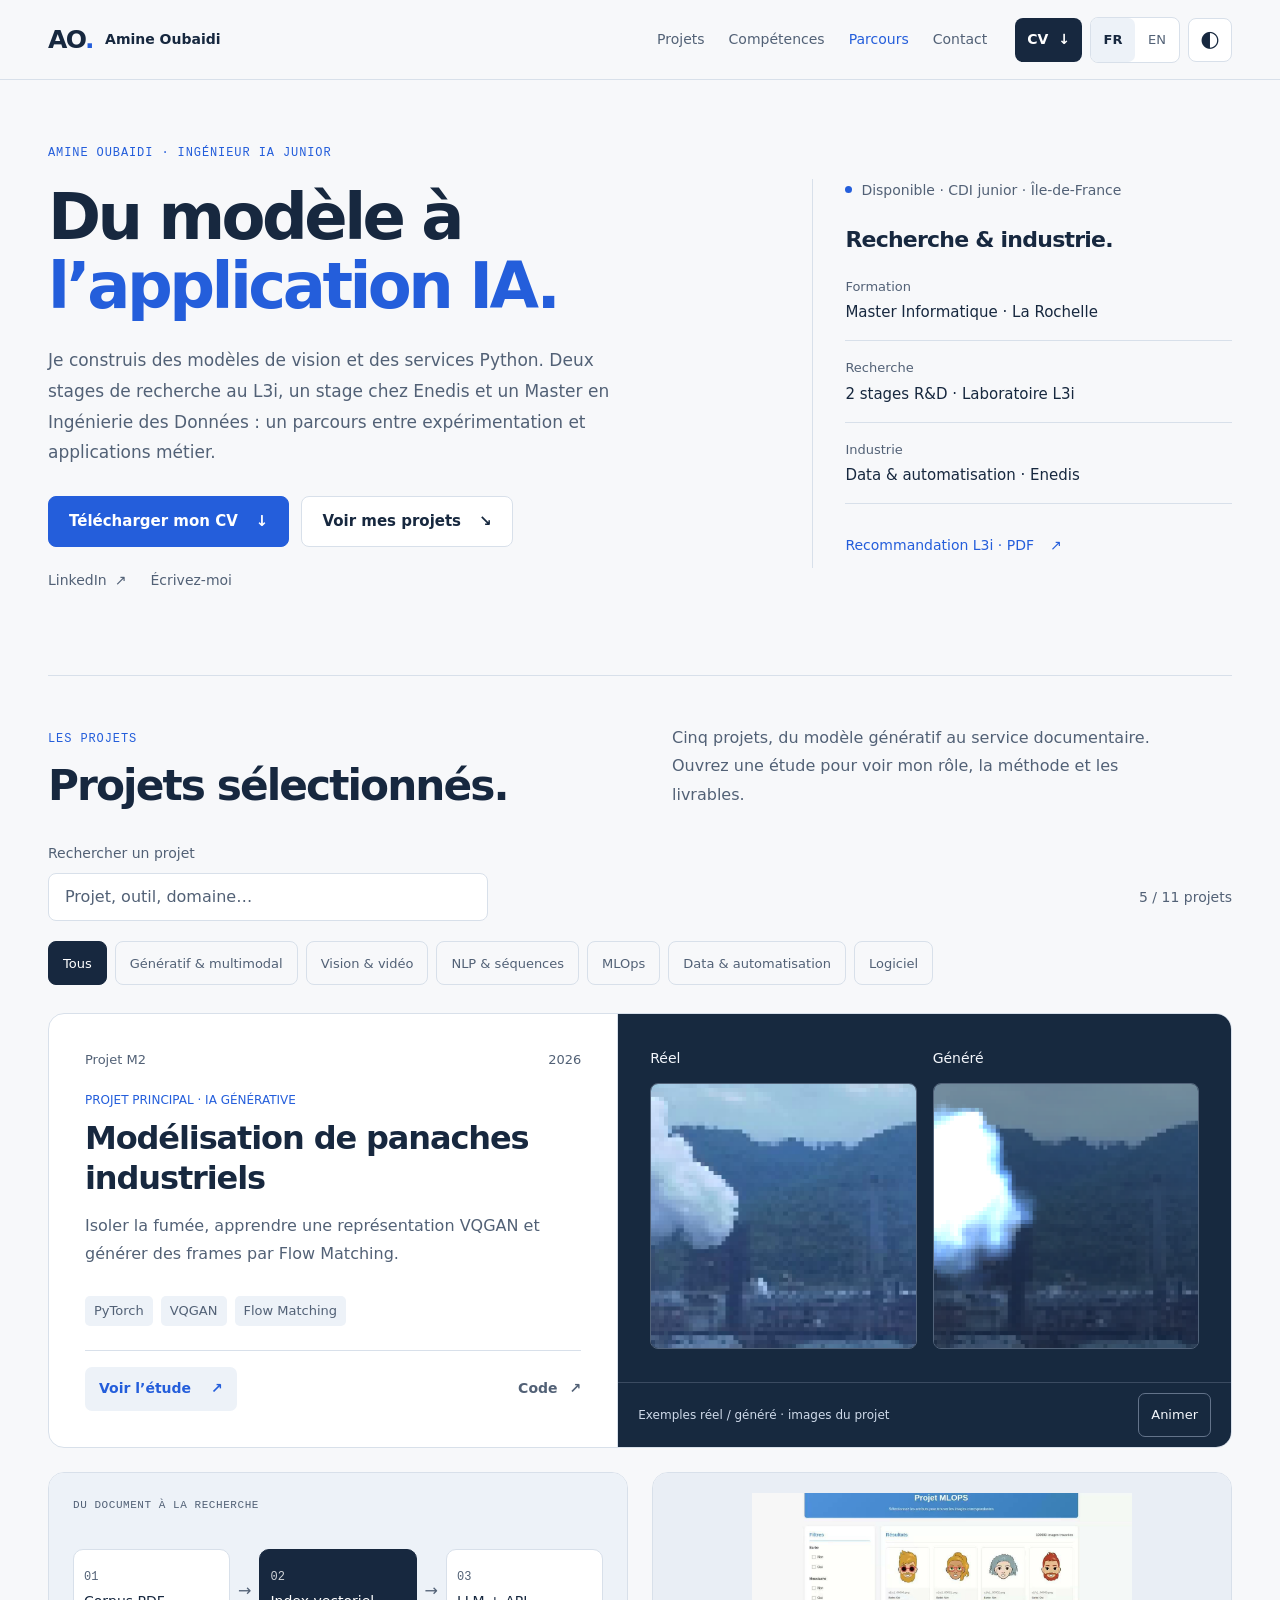
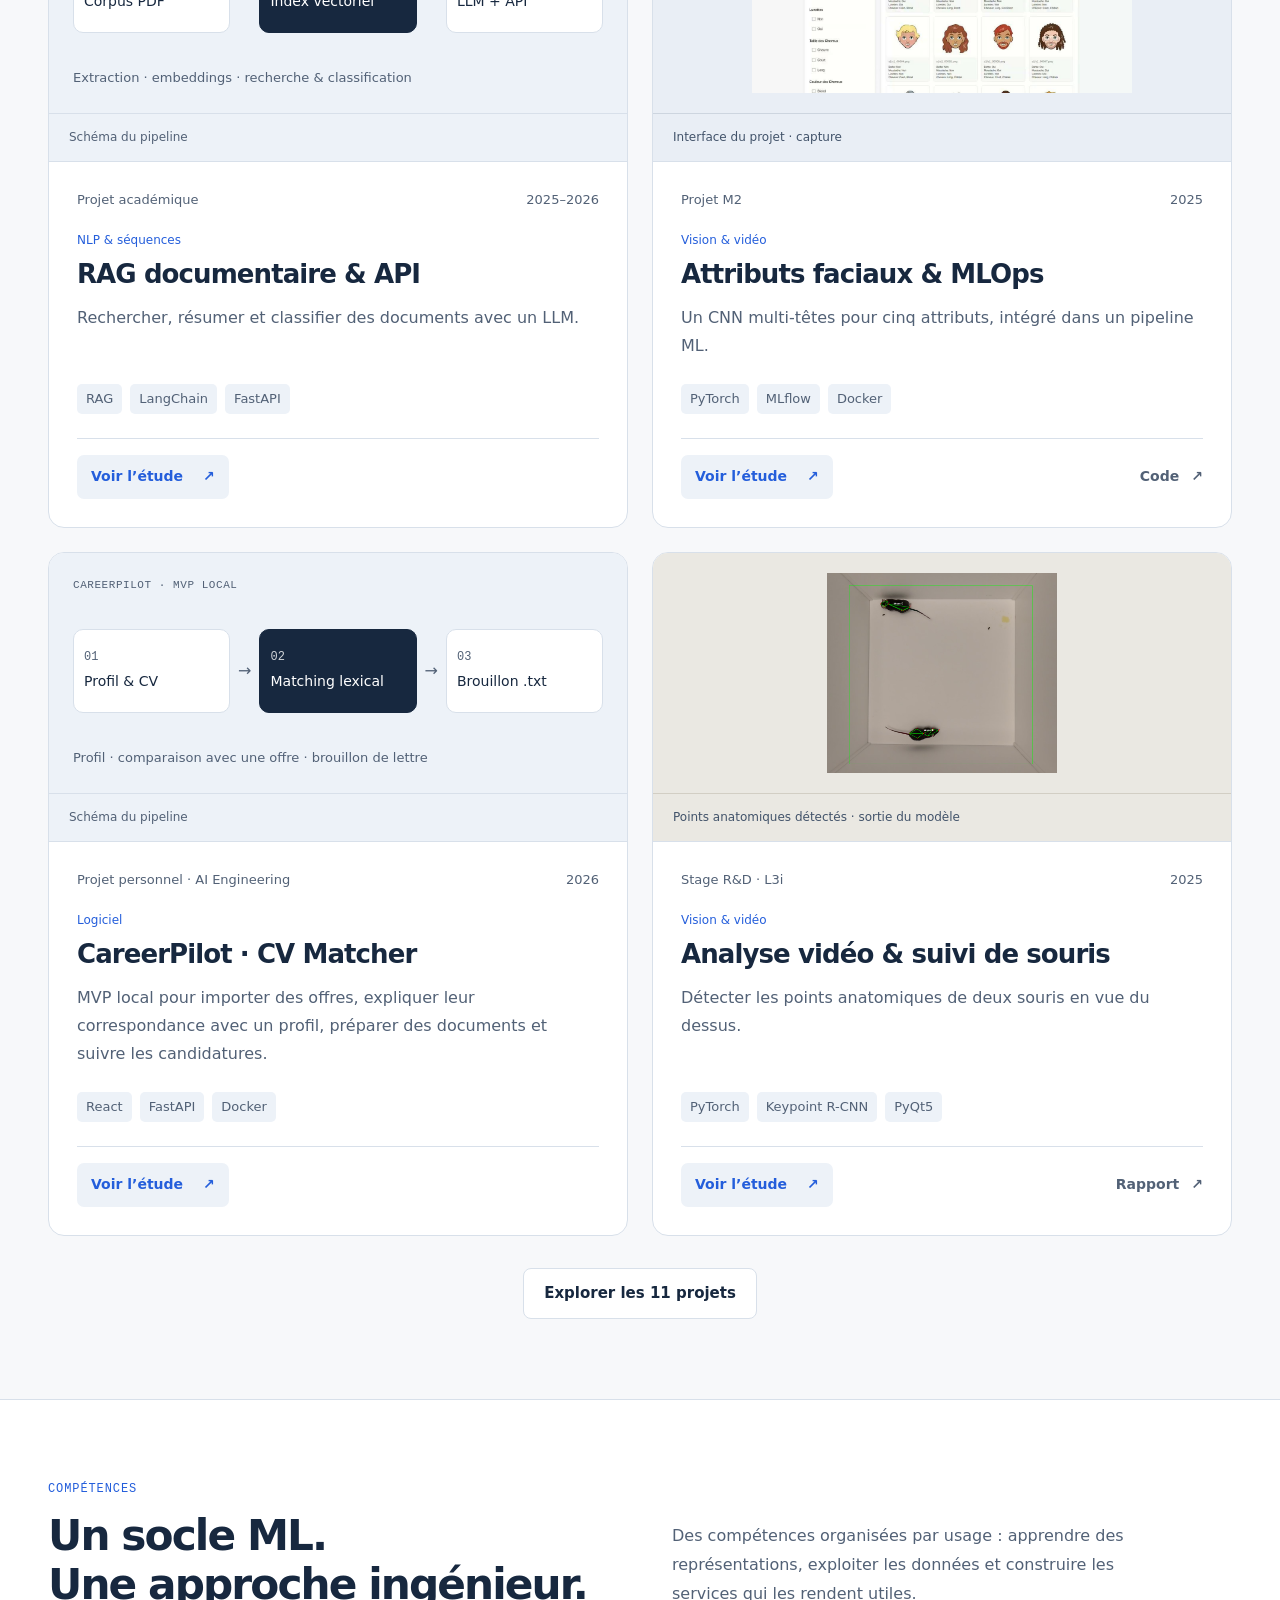
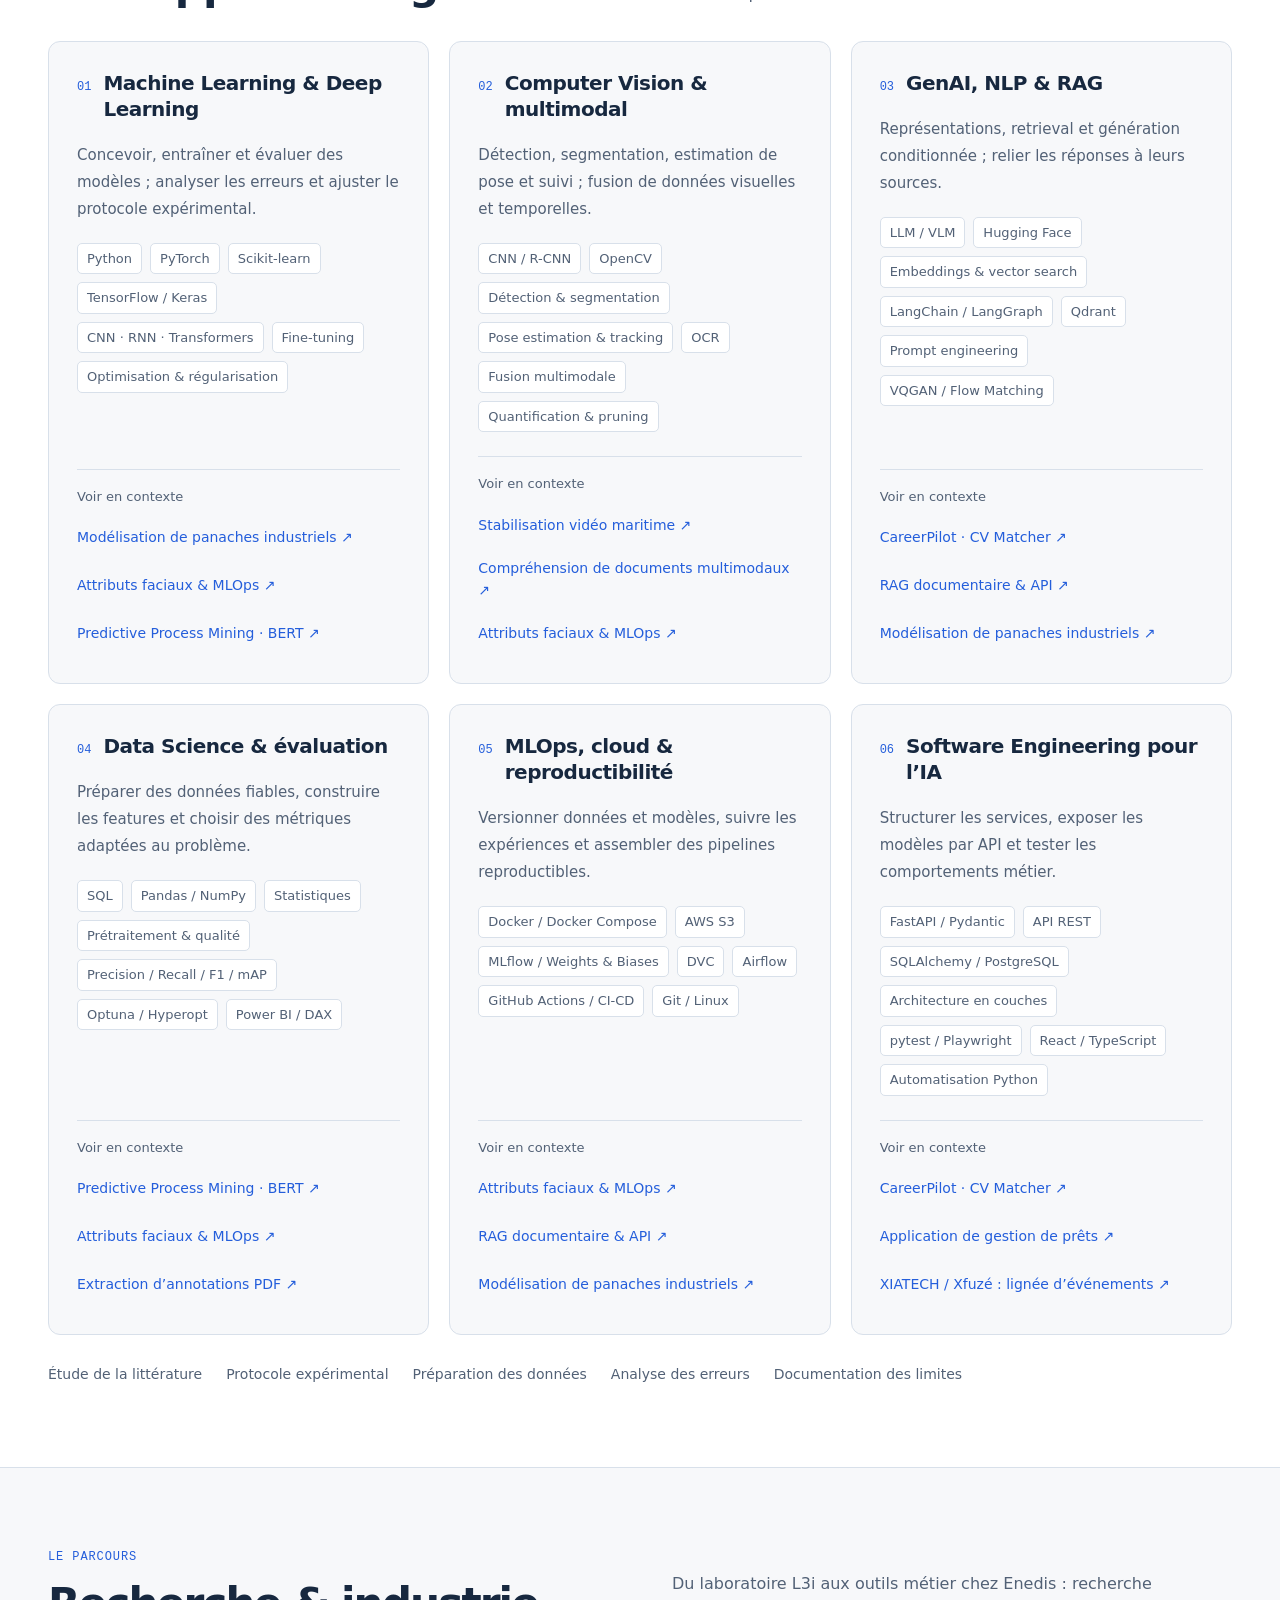
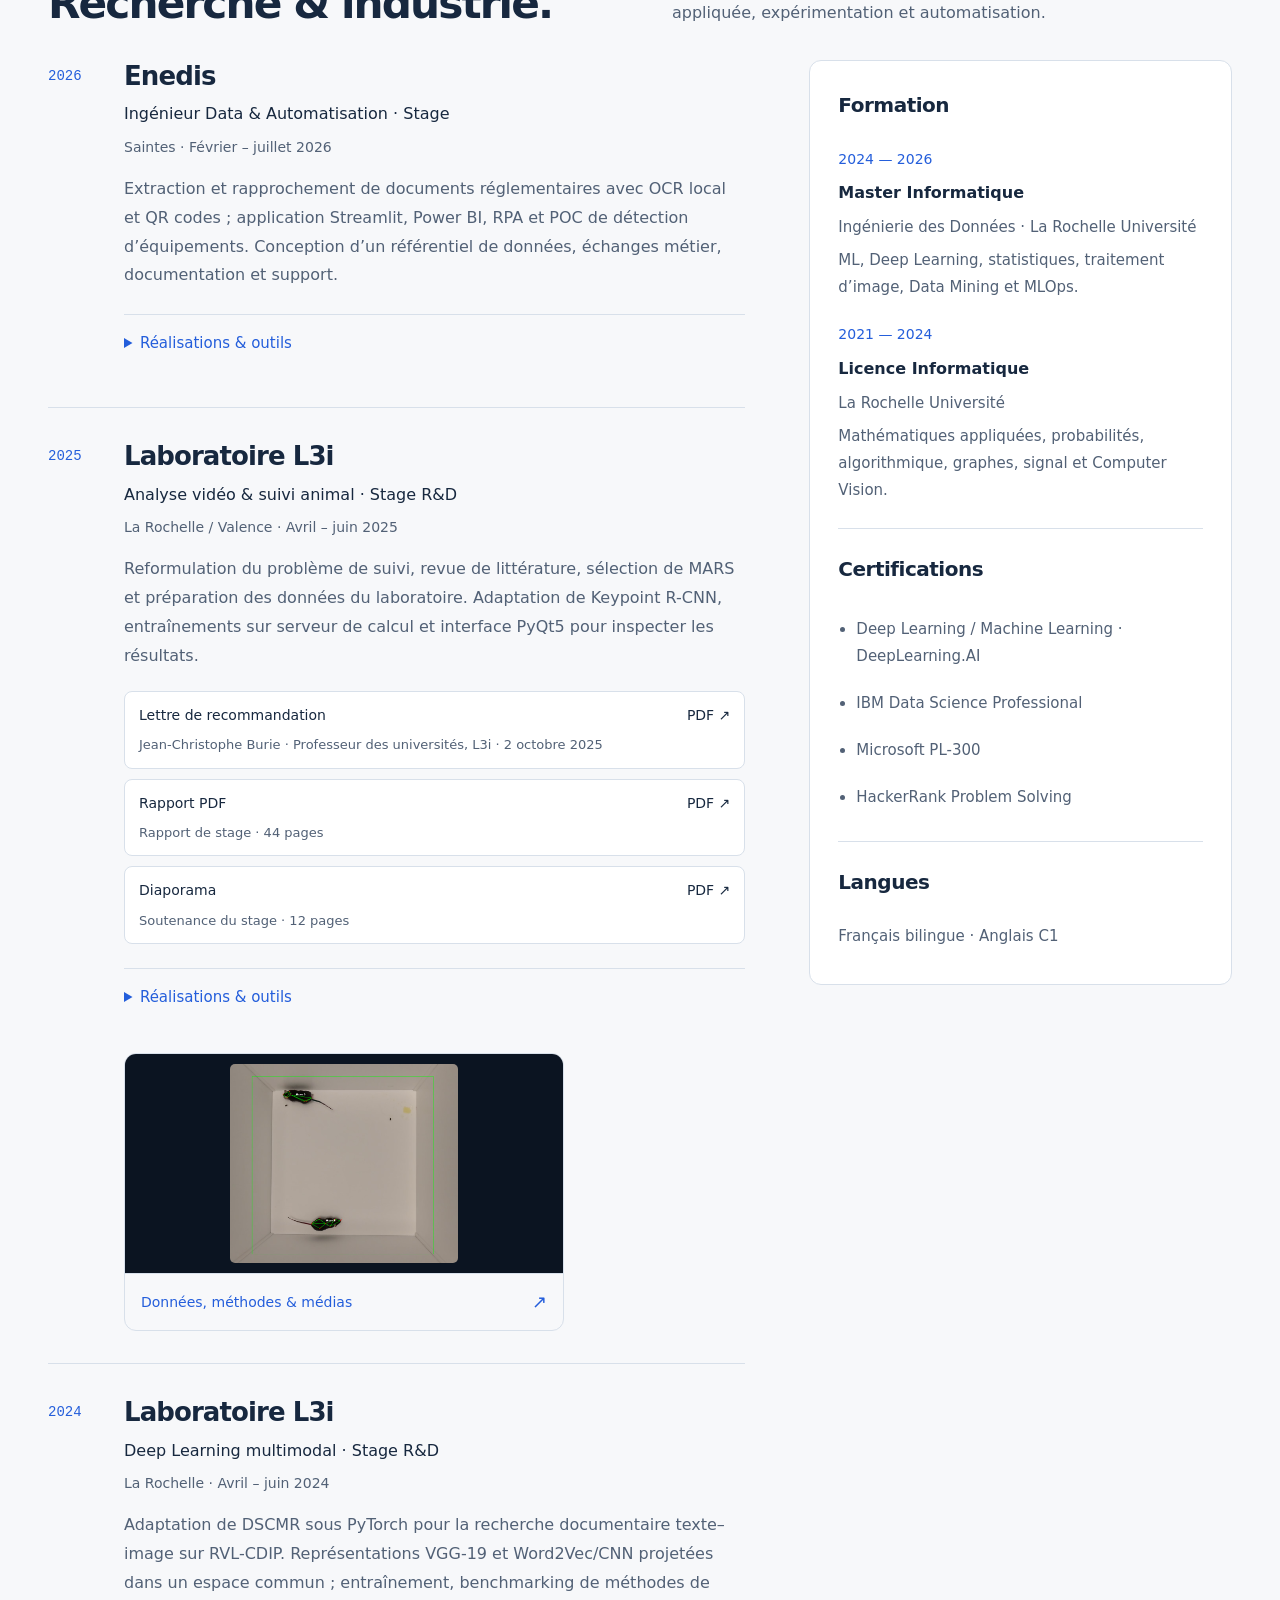
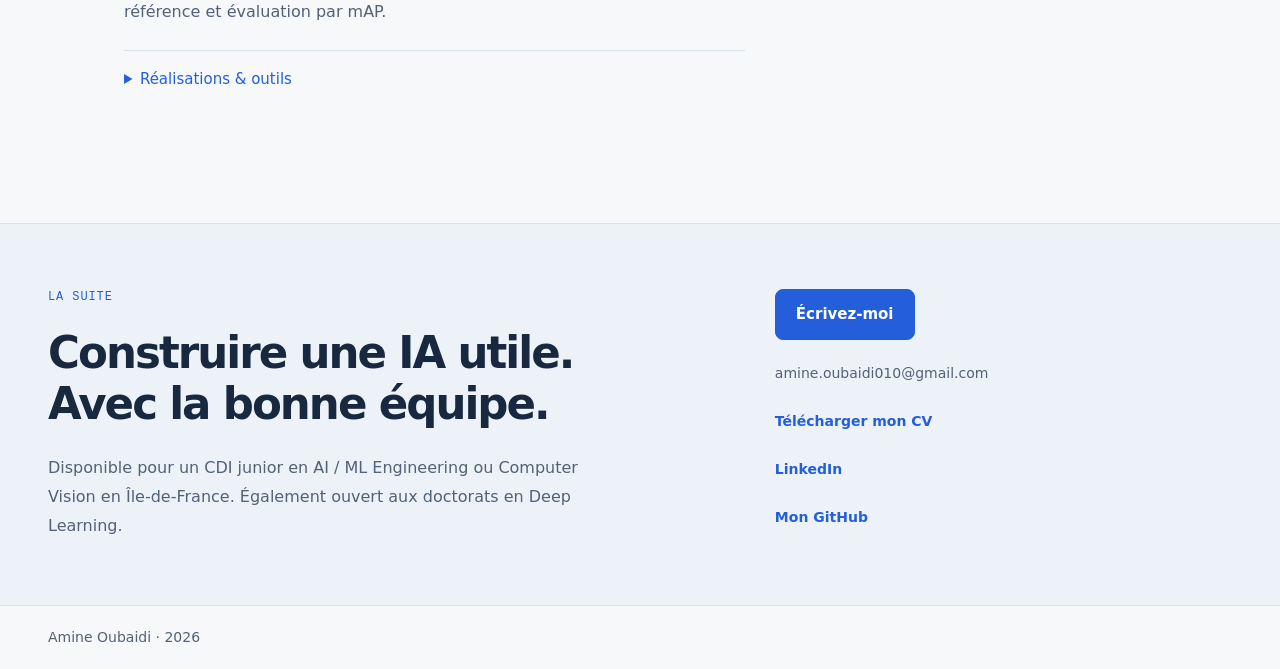
==== commit 46574571: "Add floating return-to-top and accessible project and study pagination" ====
--- a/amine-portfolio/index.html
+++ b/amine-portfolio/index.html
@@ -26,7 +26,7 @@
 <section id="top" class="hero wrap">
   <div class="hero-copy">
     <p class="eyebrow" data-t="heroEyebrow"></p>
-    <h1 data-html="hero"></h1>
+    <h1 id="hero-title" tabindex="-1" data-html="hero"></h1>
     <p class="hero-intro" data-t="intro"></p>
     <div class="hero-actions"><a class="button primary" href="documents/CV_Amine_Oubaidi.pdf" download="CV_Amine_Oubaidi.pdf"><span data-t="cvDownload"></span><span aria-hidden="true">↓</span></a><a class="button secondary" href="#projects"><span data-t="explore"></span><span aria-hidden="true">↘</span></a></div>
     <div class="hero-contact"><a href="https://fr.linkedin.com/in/amine-oubaidi-600315233" target="_blank" rel="noopener">LinkedIn <span aria-hidden="true">↗</span></a><a href="mailto:amine.oubaidi010@gmail.com" data-t="emailButton"></a></div>
@@ -38,11 +38,12 @@
     <a class="profile-recommendation" href="documents/recommandation-l3i-2025.pdf" target="_blank" rel="noopener"><span data-t="recommendationLink"></span><span aria-hidden="true">↗</span></a>
   </aside>
 </section>
-<section id="projects" class="section wrap"><div class="section-heading"><div><p class="kicker" data-t="projectKicker"></p><h2 data-html="projectTitle"></h2></div><p class="section-description" data-t="projectIntro"></p></div><div class="project-tools"><label class="search-box"><span data-t="searchLabel"></span><input id="search" type="search" autocomplete="off"></label><div class="project-result"><span id="result-count" aria-live="polite"></span><button id="reset" class="text-button" data-t="reset"></button></div></div><div id="filters" class="filters" role="group"></div><div id="project-grid" class="project-grid"></div><div class="project-more"><button id="show-projects" class="button secondary" aria-controls="project-grid" aria-expanded="false" data-t="showAllProjects"></button></div><div id="empty" class="empty" hidden><p data-t="empty"></p><button id="empty-reset" class="button secondary" data-t="filterReset"></button></div></section>
+<section id="projects" class="section wrap"><div class="section-heading"><div><p class="kicker" data-t="projectKicker"></p><h2 data-html="projectTitle"></h2></div><p class="section-description" data-t="projectIntro"></p></div><div class="project-tools"><label class="search-box"><span data-t="searchLabel"></span><input id="search" type="search" autocomplete="off"></label><div class="project-result"><span id="result-count" aria-live="polite"></span><button id="reset" class="text-button" data-t="reset"></button></div></div><div id="filters" class="filters" role="group"></div><nav id="project-pagination-top" class="project-pagination pagination-top" hidden></nav><div id="project-grid" class="project-grid"></div><nav id="project-pagination-bottom" class="project-pagination pagination-bottom" hidden></nav><div class="project-more"><button id="show-projects" class="button secondary" aria-controls="project-grid" aria-expanded="false" data-t="showAllProjects"></button></div><div id="empty" class="empty" hidden><p data-t="empty"></p><button id="empty-reset" class="button secondary" data-t="filterReset"></button></div></section>
 <section id="expertise" class="expertise-section"><div class="wrap section"><div class="section-heading"><div><p class="kicker" data-t="skillsKicker"></p><h2 data-html="skillsTitle"></h2></div><p class="section-description" data-t="skillsIntro"></p></div><div id="skills" class="skills-grid"></div><div id="practice" class="practice"></div></div></section>
 <section id="experience" class="section wrap"><div class="section-heading"><div><p class="kicker" data-t="experienceKicker"></p><h2 data-html="experienceTitle"></h2></div><p class="section-description" data-t="experienceIntro"></p></div><div class="experience-layout"><div id="timeline" class="timeline"></div><aside class="credentials"><div><h3 data-t="educationTitle"></h3><div id="education"></div></div><div><h3 data-t="certTitle"></h3><ul id="certifications"></ul></div><div><h3 data-t="languagesTitle"></h3><p data-t="languageBody"></p></div></aside></div></section>
 <section id="contact" class="contact-section"><div class="wrap contact-content"><div><p class="kicker" data-t="contactKicker"></p><h2 data-html="contactTitle"></h2><p data-t="contactBody"></p></div><div class="contact-actions"><a class="button primary" href="mailto:amine.oubaidi010@gmail.com" data-t="emailButton"></a><a class="contact-email" href="mailto:amine.oubaidi010@gmail.com">amine.oubaidi010@gmail.com</a><a class="text-button" href="documents/CV_Amine_Oubaidi.pdf" download="CV_Amine_Oubaidi.pdf" data-t="cvDownload"></a><a class="text-button" href="https://fr.linkedin.com/in/amine-oubaidi-600315233" target="_blank" rel="noopener" data-t="linkedin"></a><a class="text-button" href="https://github.com/omdrift" target="_blank" rel="noopener" data-t="github"></a></div></div></section>
 </main>
-<footer class="wrap"><span>Amine Oubaidi · 2026</span><a href="#top" data-t="backTop"></a></footer>
+<footer class="wrap"><span>Amine Oubaidi · 2026</span></footer>
+<a id="back-to-top" class="back-to-top" href="#top" hidden><span class="back-to-top-icon" aria-hidden="true">↑</span><span data-t="backTop"></span></a>
 <dialog id="project-dialog" class="project-dialog" aria-labelledby="project-title"></dialog><dialog id="study-dialog" class="study-dialog" aria-labelledby="study-title" aria-describedby="study-intro"></dialog>
 </body></html>
--- a/amine-portfolio/style.css
+++ b/amine-portfolio/style.css
@@ -426,3 +426,63 @@
   .study-media-grid.sequence-media { grid-template-columns:repeat(2,minmax(0,1fr)); }
   .study-paging .button { gap:6px; padding-inline:10px; font-size:13px; }
 }
+
+/* Persistent page navigation. */
+.back-to-top {
+  position:fixed; z-index:15; right:max(24px,calc((100vw - 1184px)/2));
+  bottom:calc(20px + env(safe-area-inset-bottom,0px));
+  display:inline-flex; align-items:center; justify-content:center; gap:10px;
+  min-height:48px; padding:6px 16px 6px 6px; border:1px solid var(--border);
+  border-radius:30px; background:var(--surface); color:var(--text);
+  box-shadow:0 6px 24px #10244020; font-size:14px; font-weight:600;
+}
+.back-to-top-icon { display:grid; place-items:center; width:36px; height:36px; border-radius:50%; background:var(--accent); color:#fff; font-size:22px; }
+body.dark .back-to-top-icon { color:var(--bg); }
+.back-to-top:hover { border-color:var(--accent); color:var(--accent); }
+body.study-open .back-to-top,body.project-open .back-to-top { visibility:hidden; }
+.project-cover:focus-visible { outline-offset:-5px; }
+.project-pagination { display:flex; flex-wrap:wrap; justify-content:center; align-items:center; gap:12px; scroll-margin-top:100px; }
+.pagination-top { margin:0 0 24px; }
+.pagination-bottom { margin:28px 0 0; }
+.page-numbers { display:flex; gap:6px; }
+.project-pagination button { display:inline-flex; align-items:center; justify-content:center; gap:10px; min-width:44px; min-height:44px; padding:8px 12px; border:1px solid var(--border); border-radius:8px; background:var(--surface); color:var(--text); font-size:14px; }
+.project-pagination button:hover:not(:disabled) { border-color:var(--accent); color:var(--accent); }
+.project-pagination button[aria-current=page] { background:var(--accent); border-color:var(--accent); color:#fff; font-weight:650; }
+body.dark .project-pagination button[aria-current=page] { color:var(--bg); }
+.project-pagination button:disabled { opacity:.4; cursor:default; }
+
+/* The study content scrolls between a persistent close control and step pager. */
+.study-dialog { --study-height:90dvh; max-height:var(--study-height); overflow:hidden; }
+.study-dialog-layout { display:flex; flex-direction:column; max-height:calc(var(--study-height) - 2px); }
+.study-titlebar { display:flex; align-items:center; justify-content:space-between; gap:20px; flex-shrink:0; padding:10px 24px; border-bottom:1px solid var(--border); background:var(--surface); }
+.study-titlebar>span { min-width:0; overflow:hidden; text-overflow:ellipsis; white-space:nowrap; font-size:14px; font-weight:600; }
+.study-titlebar .study-close { flex-shrink:0; width:44px; height:44px; }
+.study-scroll { position:relative; overflow-y:auto; min-height:0; flex:1 1 auto; overscroll-behavior:contain; scrollbar-gutter:stable; }
+.study-paging { display:grid; grid-template-columns:1fr minmax(200px,1.4fr) 1fr; gap:20px; align-items:center; flex-shrink:0; margin:0; padding:16px 24px; border-top:1px solid var(--border); background:var(--surface); }
+.study-paging .button { width:100%; min-height:44px; padding:10px 14px; gap:8px; font-size:14px; }
+.study-progress { display:grid; gap:6px; min-width:0; }
+.study-page-count { text-align:center; font-size:13px; color:var(--muted); line-height:1.5; }
+.study-progress select { width:100%; min-width:0; min-height:44px; padding:8px 30px 8px 12px; border:1px solid var(--border); border-radius:8px; background:var(--bg); color:var(--text); font:14px/1.5 var(--body); text-overflow:ellipsis; }
+.study-progress select:focus-visible { outline:3px solid var(--accent); outline-offset:3px; }
+@media(max-width:850px) {
+  .study-dialog { --study-height:94dvh; }
+  .study-step-nav { display:none; }
+}
+@media(min-width:851px) { .mobile-nav { display:none; } }
+@media(max-width:620px) {
+  .back-to-top { right:18px; min-width:48px; width:48px; height:48px; padding:5px; }
+  .back-to-top>span:last-child { position:absolute; width:1px; height:1px; padding:0; overflow:hidden; clip-path:inset(50%); white-space:nowrap; }
+  .project-pagination { gap:8px; }
+  .project-pagination .page-direction { padding-inline:10px; }
+  .study-titlebar { padding:8px 16px; gap:12px; }
+  .study-paging { grid-template-columns:1fr 1fr; gap:10px; padding:12px 16px max(12px,env(safe-area-inset-bottom,0px)); }
+  .study-progress { grid-column:1/-1; grid-row:1; grid-template-columns:auto minmax(0,1fr); align-items:center; gap:12px; }
+  .study-page-count { font-size:12px; white-space:nowrap; }
+  .study-paging [data-study-nav=previous] { grid-column:1; grid-row:2; }
+  .study-paging [data-study-nav=next] { grid-column:2; grid-row:2; }
+  .study-paging .button { font-size:14px; }
+}
+@media(max-width:380px) {
+  .project-pagination .page-direction>span:not([aria-hidden]) { position:absolute; width:1px; height:1px; overflow:hidden; clip-path:inset(50%); white-space:nowrap; }
+  .project-pagination .page-direction { padding:8px; }
+}
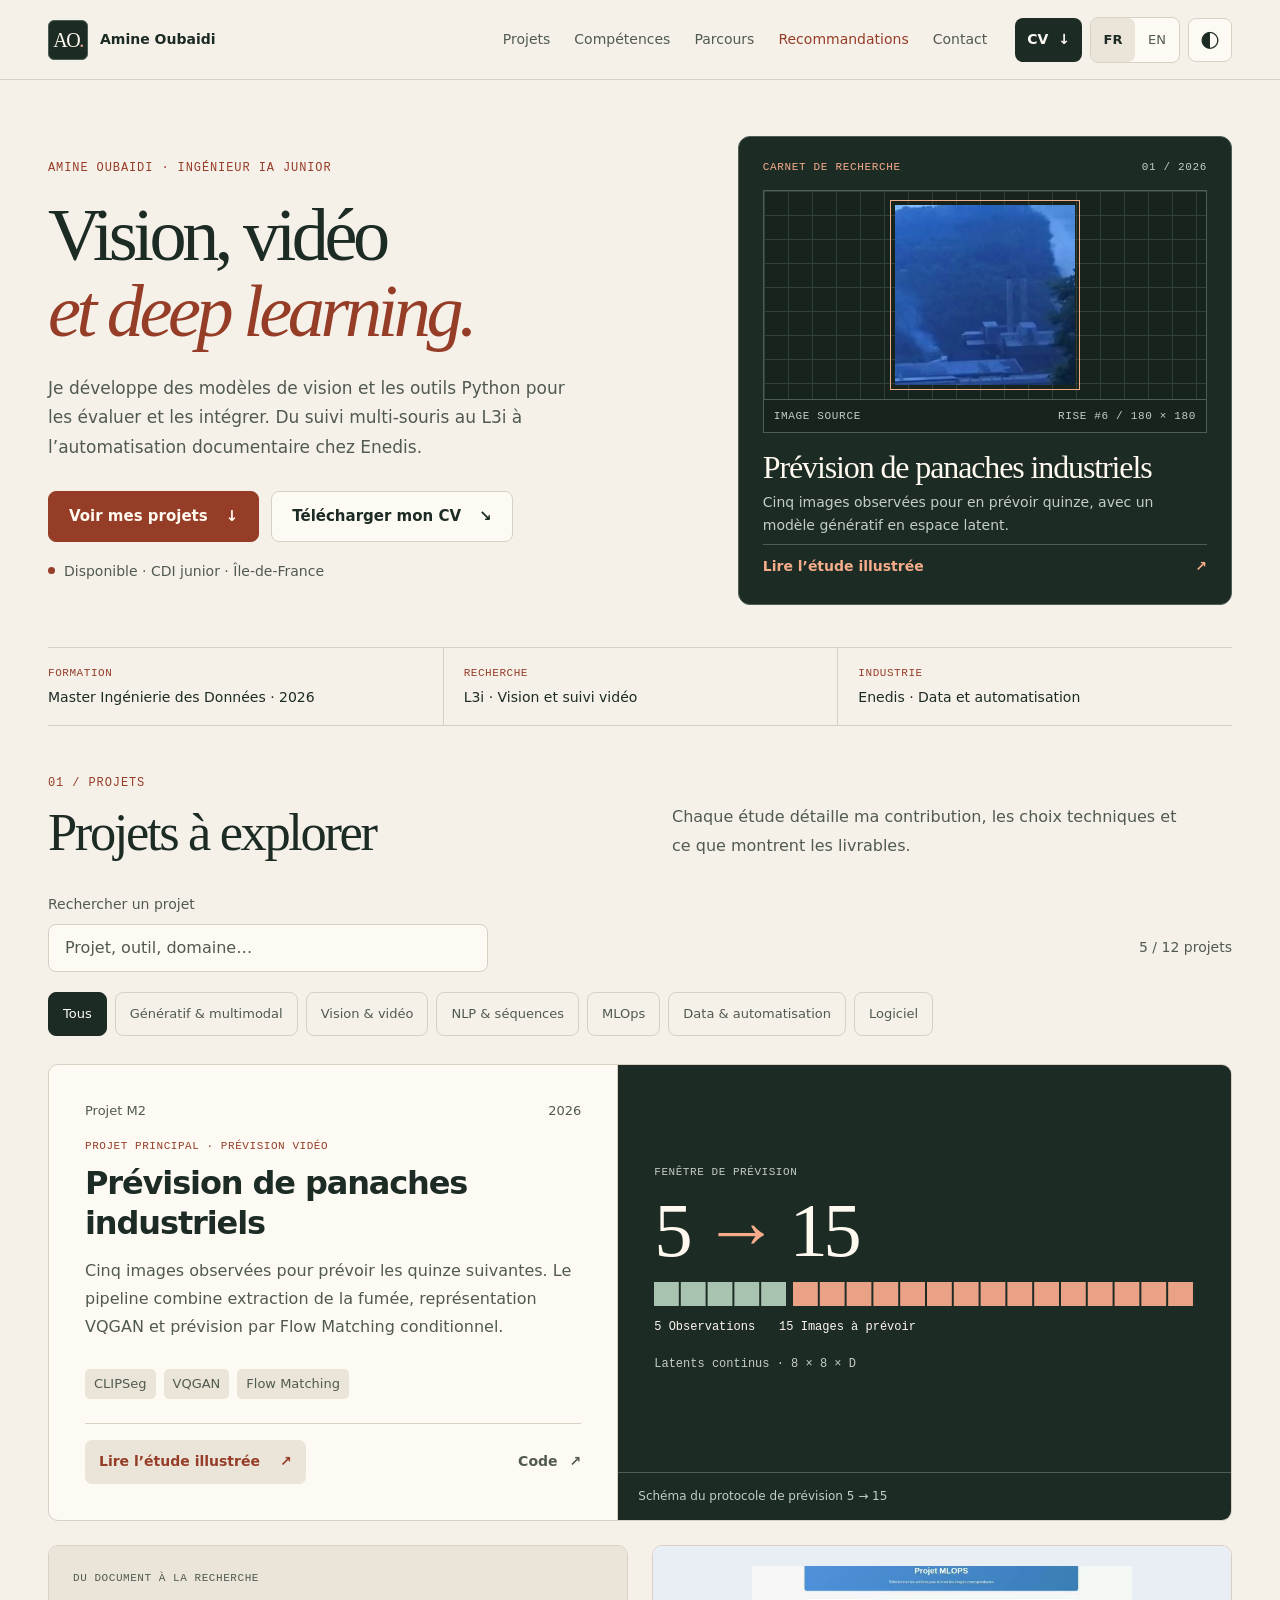
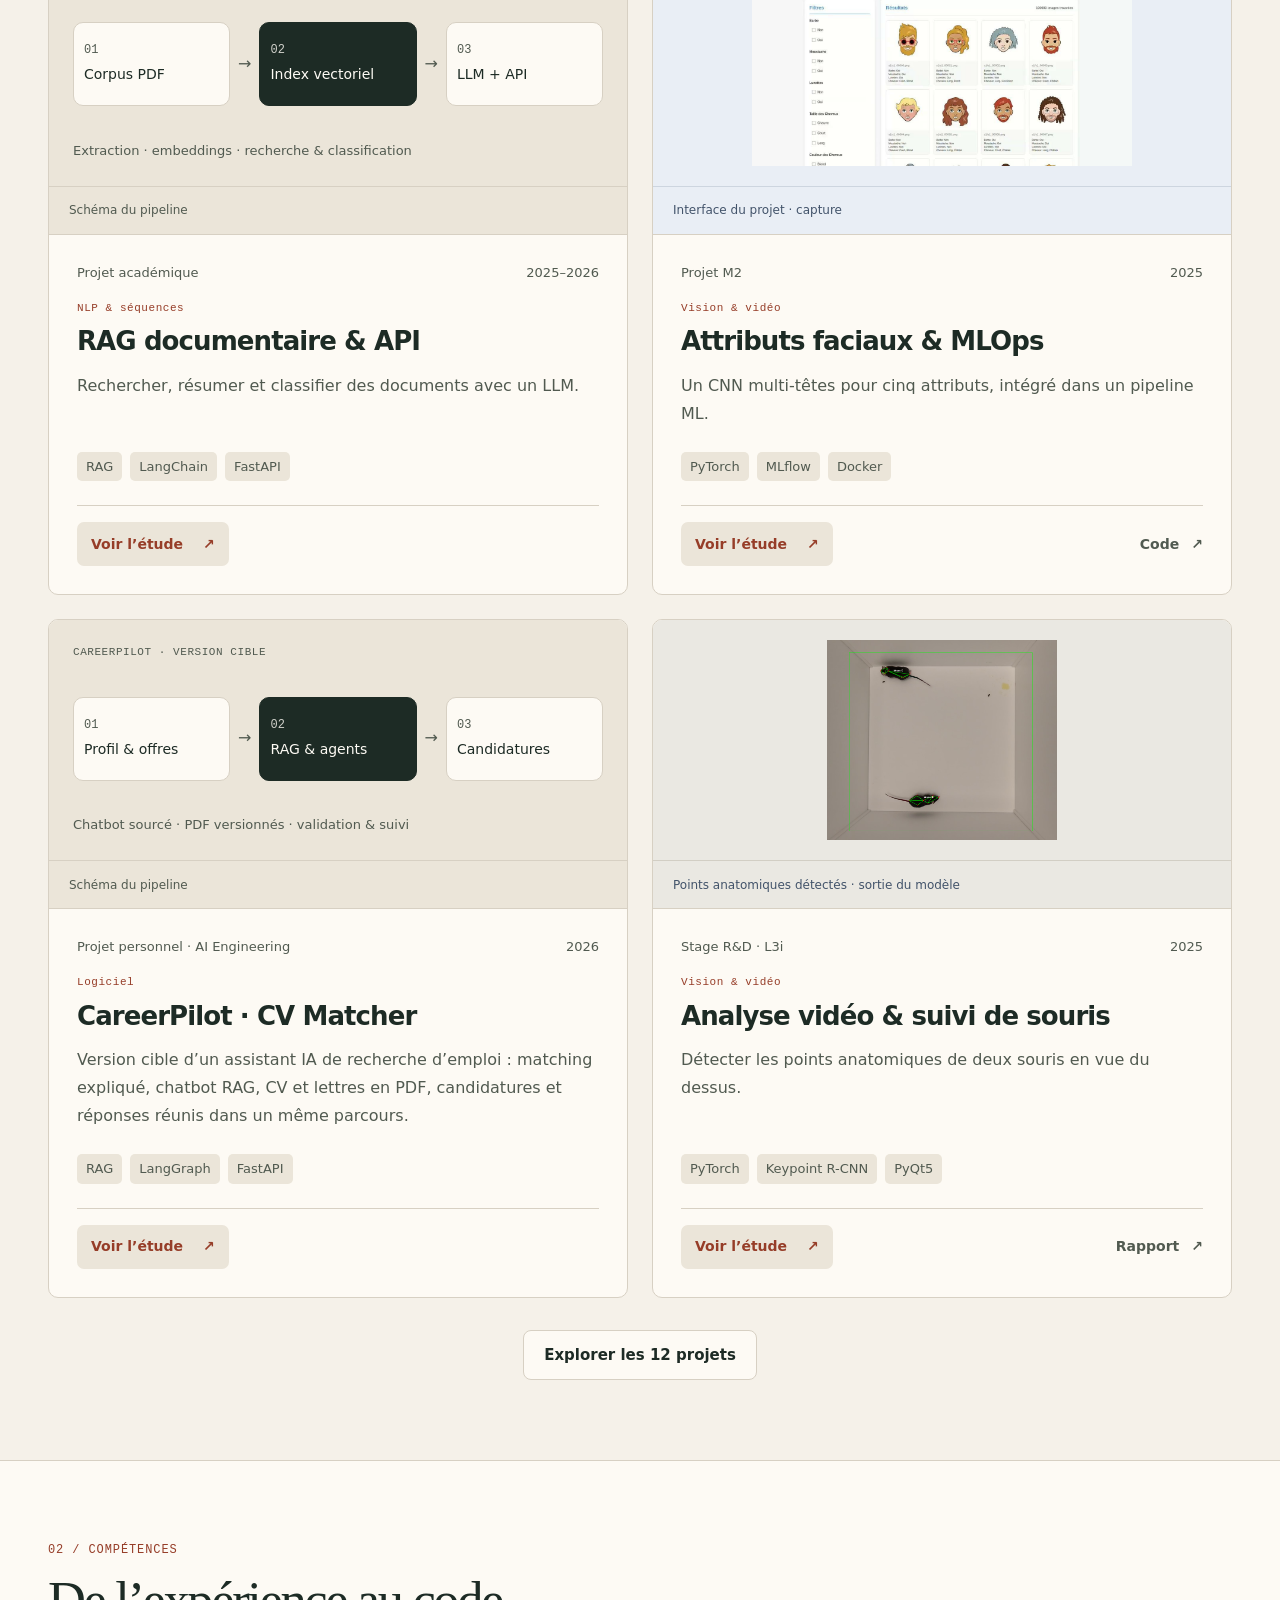
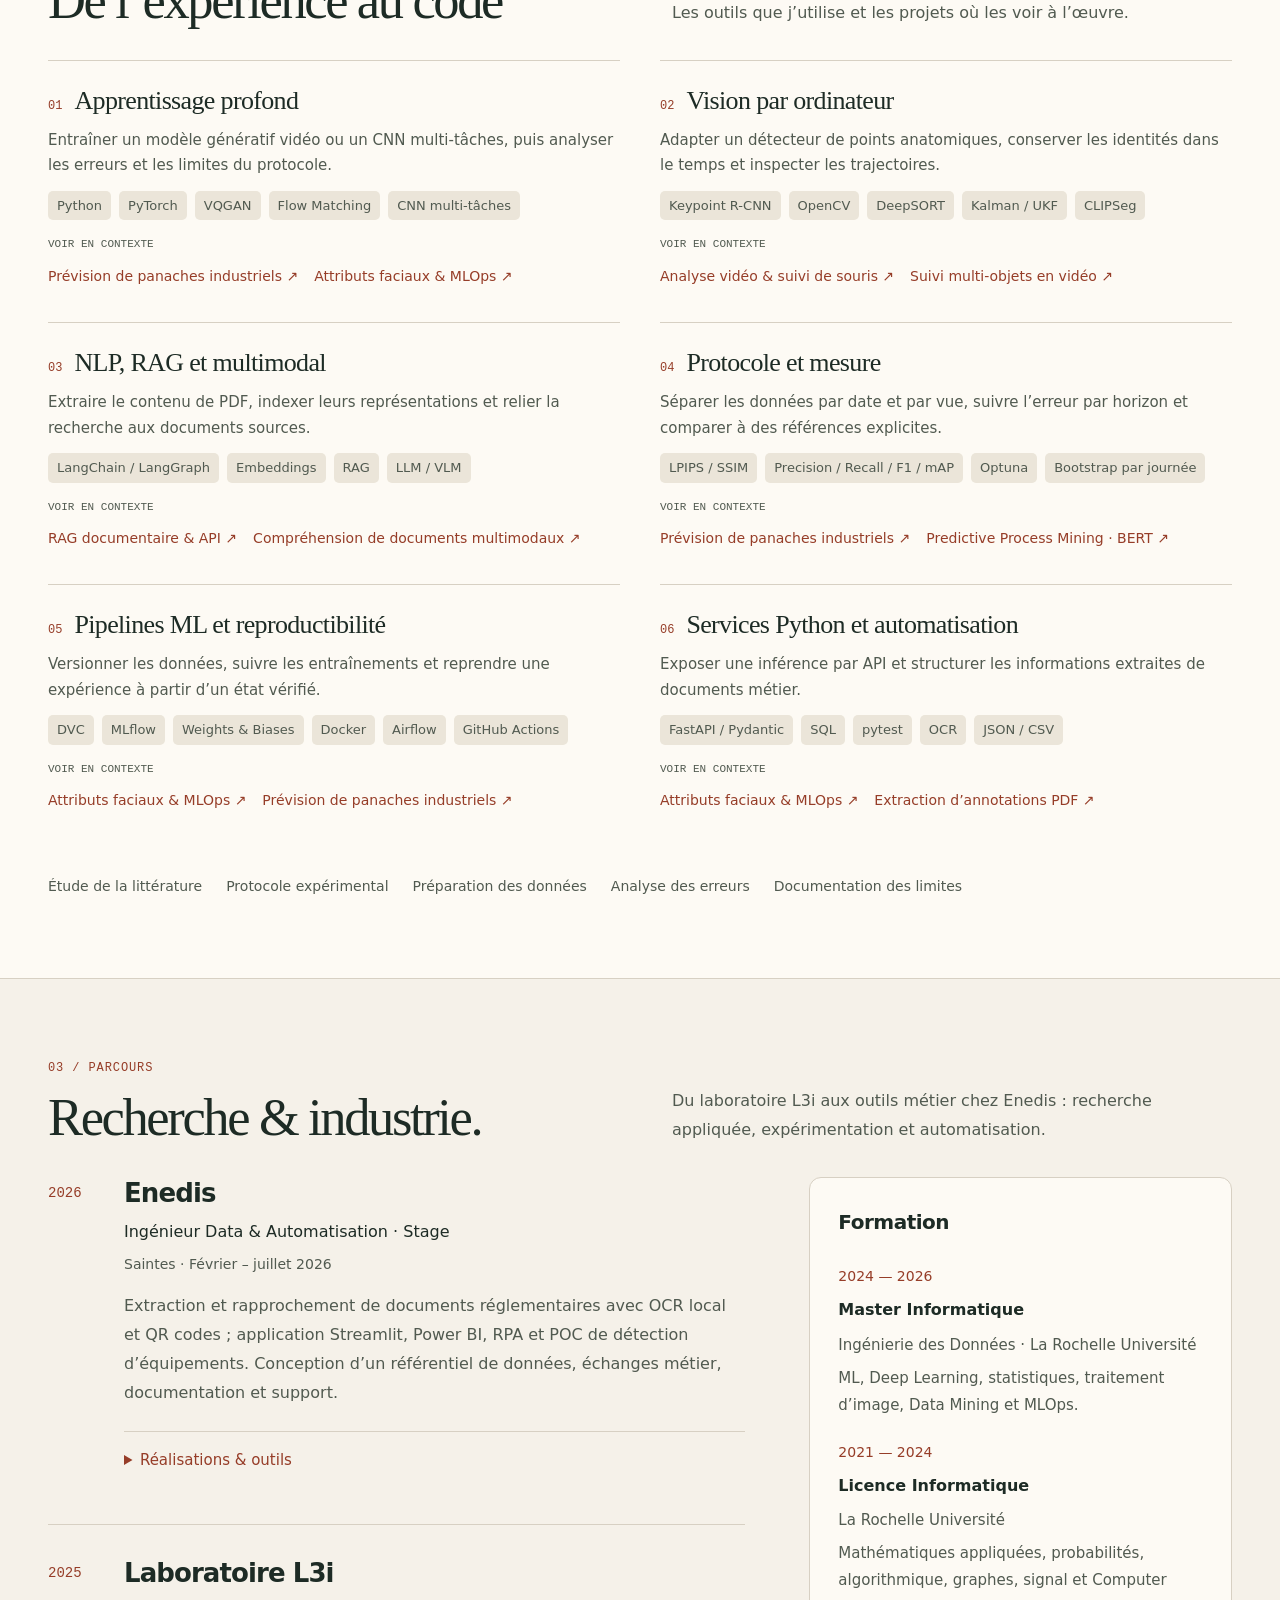
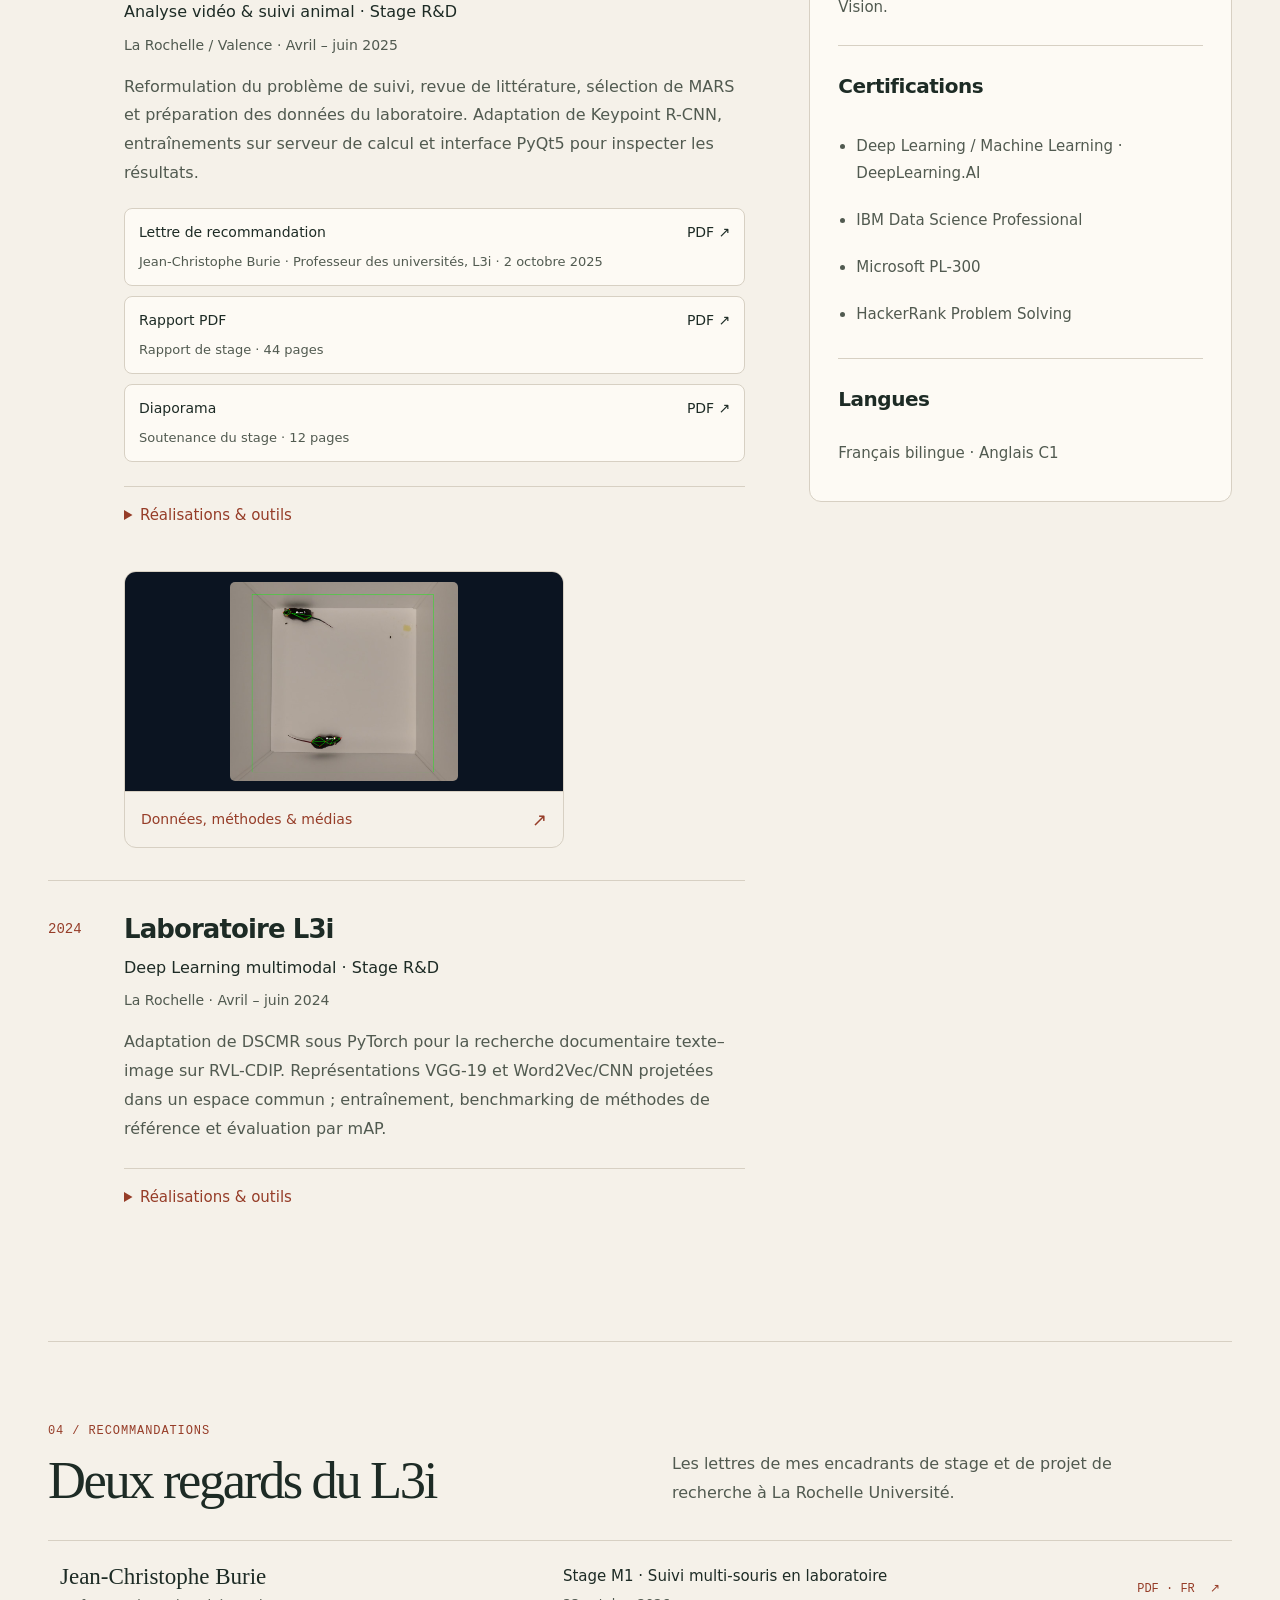
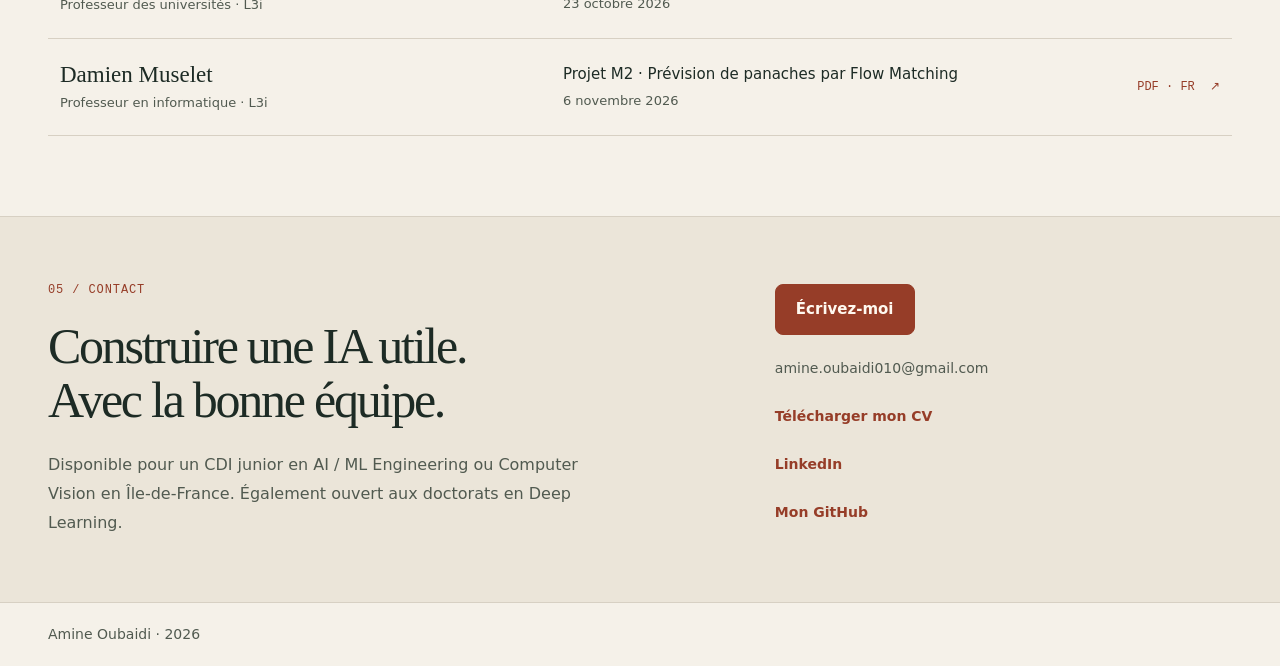
==== commit 976a59b7: "Redesign portfolio around projects and publish research case study" ====
--- a/amine-portfolio/index.html
+++ b/amine-portfolio/index.html
@@ -4,15 +4,15 @@
 <meta charset="utf-8"><meta name="viewport" content="width=device-width,initial-scale=1">
 <title>Amine Oubaidi — Ingénieur IA junior · Deep Learning</title>
 <meta name="description" content="Amine Oubaidi, ingénieur IA junior en Île-de-France. Projets PyTorch, Computer Vision et FastAPI, expériences L3i et Enedis, CV et résultats.">
-<meta name="theme-color" content="#f6f7fa">
-<link rel="icon" href="data:image/svg+xml,%3Csvg xmlns='http://www.w3.org/2000/svg' viewBox='0 0 64 64'%3E%3Crect width='64' height='64' rx='16' fill='%23172b4d'/%3E%3Ctext x='32' y='42' fill='white' text-anchor='middle' font-family='sans-serif' font-size='28'%3EAO%3C/text%3E%3C/svg%3E">
+<meta name="theme-color" content="#f5f1e9">
+<link rel="icon" href="data:image/svg+xml,%3Csvg xmlns='http://www.w3.org/2000/svg' viewBox='0 0 64 64'%3E%3Crect width='64' height='64' rx='8' fill='%231d2b25'/%3E%3Ctext x='32' y='42' fill='%23fff9f0' text-anchor='middle' font-family='Georgia,serif' font-size='28'%3EAO%3C/text%3E%3C/svg%3E">
 <link rel="stylesheet" href="style.css">
 <script defer src="data.js"></script><script defer src="studies.js"></script><script defer src="case-studies.js"></script><script defer src="app.js"></script>
 </head>
 <body>
 <a class="skip" href="#main">Aller au contenu / Skip to content</a>
 <header class="header">
-  <a class="brand" href="#top" aria-label="Amine Oubaidi"><span class="brand-mark">AO<span aria-hidden="true">.</span></span><span class="brand-name">Amine Oubaidi</span></a>
+  <a class="brand" href="#top" aria-label="Amine Oubaidi"><span class="brand-mark" aria-hidden="true">AO<span>.</span></span><span class="brand-name">Amine Oubaidi</span></a>
   <nav class="nav" aria-label="Navigation"></nav>
   <div class="header-controls">
     <a id="header-cv" class="header-cv" href="documents/CV_Amine_Oubaidi.pdf" download="CV_Amine_Oubaidi.pdf" aria-label="Télécharger mon CV">CV <span class="cv-file" aria-hidden="true">↓</span></a>
@@ -28,19 +28,31 @@
     <p class="eyebrow" data-t="heroEyebrow"></p>
     <h1 id="hero-title" tabindex="-1" data-html="hero"></h1>
     <p class="hero-intro" data-t="intro"></p>
-    <div class="hero-actions"><a class="button primary" href="documents/CV_Amine_Oubaidi.pdf" download="CV_Amine_Oubaidi.pdf"><span data-t="cvDownload"></span><span aria-hidden="true">↓</span></a><a class="button secondary" href="#projects"><span data-t="explore"></span><span aria-hidden="true">↘</span></a></div>
-    <div class="hero-contact"><a href="https://fr.linkedin.com/in/amine-oubaidi-600315233" target="_blank" rel="noopener">LinkedIn <span aria-hidden="true">↗</span></a><a href="mailto:amine.oubaidi010@gmail.com" data-t="emailButton"></a></div>
+    <div class="hero-actions">
+      <a class="button primary" href="#projects"><span data-t="explore"></span><span aria-hidden="true">↓</span></a>
+      <a class="button secondary" href="documents/CV_Amine_Oubaidi.pdf" download="CV_Amine_Oubaidi.pdf"><span data-t="cvDownload"></span><span aria-hidden="true">↘</span></a>
+    </div>
+    <p class="availability"><span class="status-dot" aria-hidden="true"></span><span data-t="availability"></span></p>
   </div>
-  <aside class="hero-profile" aria-labelledby="profile-title">
-    <p class="availability"><span class="status-dot" aria-hidden="true"></span><span data-t="availability"></span></p>
-    <h2 id="profile-title" data-t="profileTitle"></h2>
-    <dl class="profile-facts" id="hero-facts"></dl>
-    <a class="profile-recommendation" href="documents/recommandation-l3i-2025.pdf" target="_blank" rel="noopener"><span data-t="recommendationLink"></span><span aria-hidden="true">↗</span></a>
+  <aside class="research-feature" aria-labelledby="research-title">
+    <div class="research-index"><span data-t="focus"></span><span aria-hidden="true">01 / 2026</span></div>
+    <figure class="research-frame">
+      <img src="images/flow/dataset-frame.png" width="180" height="180" alt="Panache au-dessus d’un site industriel" data-alt="focusAlt" fetchpriority="high">
+      <figcaption><span data-t="focusReal"></span><span>RISE #6 / 180 × 180</span></figcaption>
+    </figure>
+    <h2 id="research-title" data-t="focusTitle"></h2>
+    <p data-t="focusBody"></p>
+    <a id="featured-study" class="research-link" href="presentation-panaches.html"><span data-t="focusLink"></span><span aria-hidden="true">↗</span></a>
   </aside>
+  <dl class="profile-facts" id="hero-facts"></dl>
 </section>
 <section id="projects" class="section wrap"><div class="section-heading"><div><p class="kicker" data-t="projectKicker"></p><h2 data-html="projectTitle"></h2></div><p class="section-description" data-t="projectIntro"></p></div><div class="project-tools"><label class="search-box"><span data-t="searchLabel"></span><input id="search" type="search" autocomplete="off"></label><div class="project-result"><span id="result-count" aria-live="polite"></span><button id="reset" class="text-button" data-t="reset"></button></div></div><div id="filters" class="filters" role="group"></div><nav id="project-pagination-top" class="project-pagination pagination-top" hidden></nav><div id="project-grid" class="project-grid"></div><nav id="project-pagination-bottom" class="project-pagination pagination-bottom" hidden></nav><div class="project-more"><button id="show-projects" class="button secondary" aria-controls="project-grid" aria-expanded="false" data-t="showAllProjects"></button></div><div id="empty" class="empty" hidden><p data-t="empty"></p><button id="empty-reset" class="button secondary" data-t="filterReset"></button></div></section>
 <section id="expertise" class="expertise-section"><div class="wrap section"><div class="section-heading"><div><p class="kicker" data-t="skillsKicker"></p><h2 data-html="skillsTitle"></h2></div><p class="section-description" data-t="skillsIntro"></p></div><div id="skills" class="skills-grid"></div><div id="practice" class="practice"></div></div></section>
 <section id="experience" class="section wrap"><div class="section-heading"><div><p class="kicker" data-t="experienceKicker"></p><h2 data-html="experienceTitle"></h2></div><p class="section-description" data-t="experienceIntro"></p></div><div class="experience-layout"><div id="timeline" class="timeline"></div><aside class="credentials"><div><h3 data-t="educationTitle"></h3><div id="education"></div></div><div><h3 data-t="certTitle"></h3><ul id="certifications"></ul></div><div><h3 data-t="languagesTitle"></h3><p data-t="languageBody"></p></div></aside></div></section>
+<section id="references" class="section wrap" aria-labelledby="references-title">
+  <div class="section-heading"><div><p class="kicker" data-t="referencesKicker"></p><h2 id="references-title" data-t="referencesTitle"></h2></div><p class="section-description" data-t="referencesIntro"></p></div>
+  <ul id="references-list" class="references-list"></ul>
+</section>
 <section id="contact" class="contact-section"><div class="wrap contact-content"><div><p class="kicker" data-t="contactKicker"></p><h2 data-html="contactTitle"></h2><p data-t="contactBody"></p></div><div class="contact-actions"><a class="button primary" href="mailto:amine.oubaidi010@gmail.com" data-t="emailButton"></a><a class="contact-email" href="mailto:amine.oubaidi010@gmail.com">amine.oubaidi010@gmail.com</a><a class="text-button" href="documents/CV_Amine_Oubaidi.pdf" download="CV_Amine_Oubaidi.pdf" data-t="cvDownload"></a><a class="text-button" href="https://fr.linkedin.com/in/amine-oubaidi-600315233" target="_blank" rel="noopener" data-t="linkedin"></a><a class="text-button" href="https://github.com/omdrift" target="_blank" rel="noopener" data-t="github"></a></div></div></section>
 </main>
 <footer class="wrap"><span>Amine Oubaidi · 2026</span></footer>
--- a/amine-portfolio/style.css
+++ b/amine-portfolio/style.css
@@ -1,15 +1,17 @@
 :root {
-  --bg:#f7f8fa; --surface:#fff; --surface2:#edf2f8;
-  --text:#17283f; --muted:#526176; --border:#d8e0ea;
-  --accent:#245edb; --blue:var(--accent); --violet:var(--accent);
+  --bg:#f5f1e9; --surface:#fdfaf4; --surface2:#ebe5d9;
+  --text:#1d2b25; --muted:#515a50; --border:#d7d0c3;
+  --accent:#963d28; --on-accent:#fff9f0; --blue:var(--accent); --violet:var(--accent);
+  --research:#1d2b25; --research-text:#fff9f0; --research-muted:#c4cdc3; --research-accent:#f5ac8a; --research-line:#4d5e54;
   --head:system-ui,-apple-system,BlinkMacSystemFont,'Segoe UI',sans-serif;
   --body:var(--head); --mono:ui-monospace,SFMono-Regular,Consolas,monospace;
+  --display:Georgia,'Times New Roman',serif;
   color-scheme:light;
 }
 * { box-sizing:border-box; }
 html { scroll-behavior:smooth; scroll-padding-top:100px; }
 body { margin:0; background:var(--bg); color:var(--text); font:16px/1.65 var(--body); -webkit-font-smoothing:antialiased; }
-body.dark { --bg:#101b2b; --surface:#16243a; --surface2:#1c2d45; --text:#edf2fa; --muted:#b1bed1; --border:#35465f; --accent:#94baff; color-scheme:dark; }
+:root.dark,body.dark { --bg:#19231f; --surface:#222f29; --surface2:#2d3d35; --text:#f8f1e7; --muted:#c2ccc1; --border:#4a5b50; --accent:#ffb794; --on-accent:#19231f; color-scheme:dark; }
 button,input { font:inherit; color:inherit; }
 button,a { touch-action:manipulation; }
 button { cursor:pointer; border:0; }
@@ -18,18 +20,18 @@
 [hidden] { display:none!important; }
 .wrap { width:min(1184px,calc(100% - 80px)); margin-inline:auto; }
 a:focus-visible,button:focus-visible,input:focus-visible,summary:focus-visible { outline:3px solid var(--accent); outline-offset:4px; border-radius:4px; }
-.skip { position:fixed; top:-100px; left:20px; z-index:100; background:var(--accent); color:var(--surface); padding:14px; }
+.skip { position:fixed; top:-100px; left:20px; z-index:100; background:var(--accent); color:var(--on-accent); padding:14px; }
 .skip:focus { top:12px; }
 .header { position:sticky; top:0; z-index:10; min-height:80px; padding:16px max(40px,calc((100% - 1184px)/2)); display:flex; align-items:center; gap:28px; background:var(--bg); border-bottom:1px solid var(--border); }
 .brand { display:flex; align-items:center; gap:12px; font-size:14px; font-weight:650; white-space:nowrap; min-height:44px; }
-.brand-mark { font-size:25px; letter-spacing:-1.5px; line-height:1; }
-.brand-mark>span { color:var(--accent); }
+.brand-mark { display:inline-flex; align-items:center; justify-content:center; width:40px; height:40px; border-radius:6px; background:var(--research); color:var(--research-text); border:1px solid var(--research-line); font:20px/1 var(--display); letter-spacing:-.07em; }
+.brand-mark>span { color:var(--research-accent); }
 .nav { display:flex; align-items:center; gap:24px; margin-left:auto; font-size:14px; }
 .nav a { color:var(--muted); display:flex; align-items:center; min-height:44px; }
 .nav a.active,.nav a:hover { color:var(--accent); }
 .header-controls { display:flex; align-items:center; gap:8px; }
 .header-cv { display:flex; align-items:center; justify-content:center; gap:10px; min-width:64px; min-height:44px; padding:8px 12px; border-radius:8px; font-size:14px; font-weight:650; background:var(--text); color:var(--surface); }
-.header-cv:hover { background:var(--accent); }
+.header-cv:hover { background:var(--accent); color:var(--on-accent); }
 .language { display:flex; border:1px solid var(--border); border-radius:8px; background:var(--surface); }
 .language button { width:44px; min-height:44px; padding:4px; border-radius:7px; background:none; color:var(--muted); font-size:13px; }
 .language button[aria-pressed=true] { background:var(--surface2); color:var(--text); font-weight:650; }
@@ -38,35 +40,39 @@
 .mobile-nav { position:absolute; top:calc(100% + 8px); left:24px; right:24px; padding:12px; background:var(--surface); border:1px solid var(--border); box-shadow:0 16px 40px #13244014; border-radius:12px; display:grid; gap:4px; font-size:16px; }
 .mobile-nav a { padding:10px 14px; min-height:44px; border-radius:6px; }
 .mobile-nav a:hover { background:var(--surface2); color:var(--accent); }
-.hero { display:grid; grid-template-columns:1.65fr 1fr; align-items:center; gap:72px; padding-block:64px 72px; }
+.hero { display:grid; grid-template-columns:minmax(0,1.25fr) minmax(0,1fr); align-items:center; gap:42px 72px; padding-block:56px 0; }
 .eyebrow,.kicker { font:12px/1.6 var(--mono); letter-spacing:.075em; color:var(--accent); margin:0 0 20px; }
-.hero h1 { font-size:clamp(48px,5vw,68px); line-height:1.08; letter-spacing:-.055em; font-weight:650; margin:0 0 24px; }
-.hero h1 em { font-style:normal; color:var(--accent); }
-.hero-intro { font-size:17px; line-height:1.8; color:var(--muted); max-width:600px; margin:0; }
-.hero-actions { display:flex; gap:12px; flex-wrap:wrap; margin:28px 0 12px; }
+.hero h1 { font-family:var(--display); font-size:clamp(49px,5.8vw,84px); line-height:1.02; letter-spacing:-.06em; font-weight:400; margin:0 0 24px; }
+.hero h1 em { color:var(--accent); }
+.hero-intro { font-size:17px; line-height:1.75; color:var(--muted); max-width:520px; margin:0; }
+.hero-actions { display:flex; gap:12px; flex-wrap:wrap; margin:28px 0 18px; }
 .button { display:inline-flex; align-items:center; justify-content:center; gap:18px; padding:12px 20px; min-height:48px; border-radius:8px; font-size:15px; font-weight:600; border:1px solid var(--border); background:var(--surface); color:var(--text); }
-.primary { background:var(--accent); border-color:var(--accent); color:#fff; }
-body.dark .primary { color:#101b2b; }
+.primary { background:var(--accent); border-color:var(--accent); color:var(--on-accent); }
 .button:hover { box-shadow:0 4px 12px #15233c12; }
 .secondary:hover { border-color:var(--accent); color:var(--accent); }
-.hero-contact { display:flex; flex-wrap:wrap; align-items:center; gap:4px 24px; font-size:14px; color:var(--muted); }
-.hero-contact a { min-height:44px; display:inline-flex; align-items:center; gap:8px; }
-.hero-contact a:hover { color:var(--accent); text-decoration:underline; text-underline-offset:4px; }
-.hero-profile { border-left:1px solid var(--border); padding-left:32px; min-width:0; }
-.availability { display:flex; align-items:center; gap:9px; font-size:14px; line-height:1.6; color:var(--muted); margin:0 0 24px; }
+.availability { display:flex; align-items:center; gap:9px; font-size:14px; line-height:1.6; color:var(--muted); margin:0; }
 .status-dot { width:7px; height:7px; border-radius:50%; background:var(--accent); flex-shrink:0; }
-.hero-profile h2 { font-size:22px; letter-spacing:-.035em; font-weight:600; line-height:1.4; margin:0 0 20px; }
-.profile-facts { display:grid; gap:16px; margin:0 0 20px; }
-.profile-facts>div { border-bottom:1px solid var(--border); padding-bottom:16px; }
-.profile-facts dt { font-size:13px; color:var(--muted); margin-bottom:3px; }
-.profile-facts dd { font-size:15px; line-height:1.6; margin:0; }
-.profile-recommendation { display:inline-flex; align-items:center; gap:16px; min-height:44px; color:var(--accent); font-size:14px; }
-.profile-recommendation:hover { text-decoration:underline; text-underline-offset:4px; }
+.research-feature { min-width:0; padding:22px 24px 16px; background:var(--research); color:var(--research-text); border:1px solid var(--research-line); border-radius:12px; }
+.research-index,.research-frame figcaption { display:flex; justify-content:space-between; gap:12px; font:11px/1.5 var(--mono); letter-spacing:.06em; color:var(--research-muted); }
+.research-index span:first-child { color:var(--research-accent); }
+.research-frame { margin:14px 0 16px; border:1px solid var(--research-line); background-color:#17231d; background-image:linear-gradient(#314139 1px,transparent 1px),linear-gradient(90deg,#314139 1px,transparent 1px); background-size:24px 24px; }
+.research-frame img { display:block; width:clamp(138px,45%,180px); height:auto; aspect-ratio:1; object-fit:cover; margin:14px auto; outline:1px solid var(--research-accent); outline-offset:4px; }
+.research-frame figcaption { padding:8px 10px; border-top:1px solid var(--research-line); background:#17231d; }
+.research-feature h2 { margin:0 0 6px; font:400 clamp(25px,3vw,32px)/1.13 var(--display); letter-spacing:-.035em; }
+.research-feature p { margin:0 0 8px; color:var(--research-muted); font-size:14px; line-height:1.6; }
+.research-link { display:flex; justify-content:space-between; align-items:center; gap:12px; min-height:44px; border-top:1px solid var(--research-line); color:var(--research-accent); font-size:14px; font-weight:600; }
+.research-link:hover { text-decoration:underline; text-underline-offset:4px; }
+.research-link:focus-visible,.project-media--flow .project-cover:focus-visible { outline-color:var(--research-accent); }
+.profile-facts { grid-column:1/-1; display:grid; grid-template-columns:repeat(3,minmax(0,1fr)); margin:0; border-top:1px solid var(--border); }
+.profile-facts>div { padding:17px 16px 17px 0; }
+.profile-facts>div+div { padding-left:20px; border-left:1px solid var(--border); }
+.profile-facts dt { font:11px/1.6 var(--mono); letter-spacing:.05em; text-transform:uppercase; color:var(--accent); margin-bottom:4px; }
+.profile-facts dd { font-size:14px; line-height:1.55; margin:0; }
 .section { padding-block:80px; }
 #projects { padding-top:48px; border-top:1px solid var(--border); }
 .section-heading { display:grid; grid-template-columns:1fr 1fr; gap:64px; align-items:end; margin-bottom:32px; }
 .section-heading .kicker { margin-bottom:12px; }
-.section-heading h2 { font-size:clamp(32px,3.3vw,44px); letter-spacing:-.045em; line-height:1.16; font-weight:620; margin:0; }
+.section-heading h2 { font:400 clamp(34px,4.1vw,54px)/1.05 var(--display); letter-spacing:-.045em; margin:0; }
 .section-description { max-width:510px; margin:0; font-size:16px; line-height:1.8; color:var(--muted); }
 .project-tools { display:flex; justify-content:space-between; align-items:end; gap:24px; margin-bottom:20px; }
 .search-box { display:grid; gap:8px; max-width:440px; width:100%; font-size:14px; color:var(--muted); }
@@ -81,7 +87,7 @@
 .filters button[aria-pressed=true] { background:var(--text); border-color:var(--text); color:var(--surface); }
 .project-grid { display:grid; grid-template-columns:repeat(2,minmax(0,1fr)); gap:24px; align-items:stretch; }
 .featured-view .is-flagship { grid-column:1/-1; }
-.project-card { display:flex; flex-direction:column; min-width:0; background:var(--surface); border:1px solid var(--border); border-radius:16px; overflow:hidden; transition:border-color .2s,box-shadow .2s; }
+.project-card { display:flex; flex-direction:column; min-width:0; background:var(--surface); border:1px solid var(--border); border-radius:10px; overflow:hidden; transition:border-color .2s,box-shadow .2s; }
 .project-card:hover { border-color:var(--accent); box-shadow:0 8px 28px #15233c08; }
 .project-media { display:flex; flex-direction:column; background:var(--surface2); border-bottom:1px solid var(--border); min-width:0; }
 .project-cover { display:block; width:100%; padding:0; background:transparent; text-align:left; overflow:hidden; color:inherit; }
@@ -106,20 +112,23 @@
 .node-accent { background:var(--text); color:var(--surface); border-color:var(--text); }
 .node-accent .node-number { color:inherit; opacity:.8; }
 .pipeline-note { font-size:13px; line-height:1.6; color:var(--muted); }
-.project-media--flow { background:#17293f; color:#f3f6fb; }
-.project-media--flow .media-toolbar { border-color:#3b4b61; }
-.project-media--flow .media-caption { color:#cfdaea; }
-.flow-comparison { display:grid; grid-template-columns:repeat(2,minmax(0,1fr)); align-items:center; gap:16px; padding:24px; min-height:240px; }
-.featured-view .flow-comparison { max-width:680px; margin-inline:auto; }
-.flow-sample { display:flex; flex-direction:column; gap:12px; min-width:0; }
-.sample-label { font-size:14px; font-weight:500; }
-.flow-sample img { width:100%; aspect-ratio:1; height:auto; object-fit:cover; border:1px solid #52637a; border-radius:8px; }
-.motion-toggle { display:inline-flex; align-items:center; justify-content:center; min-height:44px; padding:8px 12px; font-size:13px; background:transparent; color:#f3f6fb; border:1px solid #63738a; border-radius:7px; flex-shrink:0; }
-.motion-toggle:hover { background:#293d57; }
+.project-media--flow { background:var(--research); color:var(--research-text); }
+.project-media--flow .media-toolbar { border-color:var(--research-line); }
+.project-media--flow .media-caption,.flow-window .graphic-caption { color:var(--research-muted); }
+.flow-window { display:grid; align-content:center; width:100%; gap:12px; padding:28px; min-height:240px; }
+.flow-scale { font:400 clamp(48px,6vw,80px)/1 var(--display); letter-spacing:-.06em; }
+.flow-scale span { color:var(--research-accent); }
+.forecast-track { display:grid; grid-template-columns:1fr 3fr; gap:5px; height:24px; }
+.forecast-track span { background-image:linear-gradient(to right,var(--trace) calc(100% - 2px),transparent 0); background-size:calc(100% / var(--frames)) 100%; }
+.forecast-track span:first-child { --frames:5; --trace:var(--observed-color,#a8c4b0); }
+.forecast-track span:last-child { --frames:15; --trace:var(--forecast-color,#e9a285); }
+.forecast-labels { display:flex; flex-wrap:wrap; gap:6px 24px; font:12px/1.6 var(--mono); }
+.flow-window .forecast-labels { color:var(--research-text); }
+.flow-representation { margin-top:6px; color:var(--research-muted); font:12px/1.5 var(--mono); }
 .project-card-body { display:flex; flex-direction:column; flex:1; padding:28px; }
 .project-meta { display:flex; justify-content:space-between; align-items:baseline; gap:16px; font-size:13px; line-height:1.6; color:var(--muted); }
 .project-meta>span:last-child { white-space:nowrap; }
-.project-kind { color:var(--accent); font-size:12px; line-height:1.6; margin:20px 0 8px; }
+.project-kind { color:var(--accent); font:11px/1.6 var(--mono); letter-spacing:.05em; margin:16px 0 8px; }
 .project-card h3 { font-size:26px; line-height:1.25; letter-spacing:-.035em; margin:0 0 14px; font-weight:620; }
 .project-card h3 button { padding:0; text-align:left; font:inherit; background:transparent; letter-spacing:inherit; }
 .project-card h3 button:hover { color:var(--accent); }
@@ -129,7 +138,7 @@
 .project-card .tags { margin-top:auto; margin-bottom:24px; }
 .project-actions { display:flex; align-items:center; justify-content:space-between; gap:12px; flex-wrap:wrap; padding-top:16px; border-top:1px solid var(--border); }
 .project-details { display:inline-flex; align-items:center; justify-content:space-between; gap:20px; min-height:44px; padding:8px 14px; background:var(--surface2); color:var(--accent); font-size:14px; font-weight:600; border-radius:7px; }
-.project-details:hover { background:var(--accent); color:var(--surface); }
+.project-details:hover { background:var(--accent); color:var(--on-accent); }
 .project-source { color:var(--muted); }
 .project-more { display:flex; justify-content:center; margin-top:32px; }
 .empty { text-align:center; padding:48px 24px; background:var(--surface); border:1px solid var(--border); border-radius:12px; }
@@ -139,16 +148,15 @@
 .project-facts dt { font-size:14px; line-height:1.6; color:var(--muted); }
 .deployment-chip { display:inline-flex; align-items:center; gap:8px; align-self:flex-start; font-size:14px; line-height:1.6; padding:8px 12px; margin:0 0 24px; border:1px solid var(--border); border-radius:6px; color:var(--accent); }
 .expertise-section { background:var(--surface); border-block:1px solid var(--border); }
-.skills-grid { display:grid; grid-template-columns:repeat(3,minmax(0,1fr)); gap:20px; }
-.skill-card { padding:28px; border:1px solid var(--border); border-radius:12px; background:var(--bg); display:flex; flex-direction:column; min-width:0; }
+.skills-grid { display:grid; grid-template-columns:repeat(2,minmax(0,1fr)); gap:0 40px; }
+.skill-card { padding:24px 0; border-top:1px solid var(--border); display:flex; flex-direction:column; min-width:0; }
 .skill-heading { display:flex; gap:12px; align-items:baseline; }
 .skill-index { font:12px var(--mono); color:var(--accent); }
-.skill-heading h3 { font-size:20px; line-height:1.3; letter-spacing:-.025em; font-weight:620; margin:0; }
-.skill-card>p { font-size:15px; line-height:1.8; color:var(--muted); margin:20px 0; }
-.skill-card .tags { margin-bottom:24px; }
-.skill-card .tags span { background:var(--surface); border:1px solid var(--border); }
-.skill-evidence { margin-top:auto; padding-top:16px; border-top:1px solid var(--border); display:grid; gap:4px; }
-.skill-evidence>span { font-size:13px; color:var(--muted); margin-bottom:4px; }
+.skill-heading h3 { font:400 26px/1.2 var(--display); letter-spacing:-.025em; margin:0; }
+.skill-card>p { font-size:15px; line-height:1.7; color:var(--muted); margin:12px 0; }
+.skill-card .tags { margin-bottom:16px; }
+.skill-evidence { margin-top:auto; display:flex; flex-wrap:wrap; align-items:center; gap:0 16px; }
+.skill-evidence>span { flex-basis:100%; font:11px/1.6 var(--mono); text-transform:uppercase; color:var(--muted); }
 .skill-evidence button { font-size:14px; line-height:1.6; min-height:44px; background:none; color:var(--accent); padding:6px 0; text-align:left; }
 .skill-evidence button:hover { text-decoration:underline; }
 .practice { display:flex; flex-wrap:wrap; gap:12px 24px; margin-top:28px; color:var(--muted); font-size:14px; }
@@ -169,9 +177,19 @@
 .education-item h4 { font-size:16px; margin:8px 0; }
 .education-item p,.credentials li,.credentials>div>p { font-size:15px; line-height:1.8; color:var(--muted); margin:6px 0; }
 .credentials ul { padding-left:18px; margin:0; display:grid; gap:8px; }
+#references { border-top:1px solid var(--border); }
+.references-list { list-style:none; margin:0; padding:0; border-top:1px solid var(--border); }
+.reference-link { display:grid; grid-template-columns:minmax(0,1fr) minmax(0,1.15fr) auto; align-items:center; gap:12px 28px; padding:22px 12px; border-bottom:1px solid var(--border); }
+.reference-link:hover { background:var(--surface); }
+.reference-name,.reference-context { display:grid; gap:4px; }
+.reference-name strong { font:400 23px/1.18 var(--display); }
+.reference-name>span,.reference-context time { color:var(--muted); font-size:13px; }
+.reference-context>span { font-size:15px; }
+.reference-format { color:var(--accent); white-space:nowrap; font:12px/1.5 var(--mono); }
+.reference-format>span { margin-left:8px; }
 .contact-section { border-block:1px solid var(--border); background:var(--surface2); }
 .contact-content { display:grid; grid-template-columns:1.45fr 1fr; gap:64px; align-items:center; padding-block:64px; }
-.contact-content h2 { font-size:clamp(32px,3.4vw,44px); line-height:1.18; letter-spacing:-.045em; margin:0 0 24px; font-weight:620; }
+.contact-content h2 { font:400 clamp(34px,4vw,50px)/1.07 var(--display); letter-spacing:-.045em; margin:0 0 24px; }
 .contact-content p:not(.kicker) { font-size:16px; line-height:1.8; color:var(--muted); max-width:560px; margin:0; }
 .contact-actions { display:flex; flex-direction:column; align-items:flex-start; gap:4px; }
 .contact-actions .button { margin-bottom:8px; }
@@ -215,7 +233,7 @@
   .featured-view .is-flagship { grid-column:1/-1; display:grid; grid-template-columns:1fr 1.08fr; }
   .featured-view .is-flagship .project-media { grid-column:2; grid-row:1; border-left:1px solid var(--border); border-bottom:0; }
   .featured-view .is-flagship .project-cover { display:flex; flex:1; align-items:center; }
-  .featured-view .is-flagship .flow-comparison { width:100%; padding:32px; }
+  .featured-view .is-flagship .flow-window { padding:36px; }
   .featured-view .is-flagship .project-card-body { grid-column:1; grid-row:1; padding:36px; }
   .featured-view .is-flagship h3 { font-size:32px; }
   .featured-view .is-flagship .project-summary { margin-bottom:28px; }
@@ -224,9 +242,7 @@
   .header { gap:20px; }
   .nav { gap:18px; }
   .brand-name { display:none; }
-  .hero { gap:40px; grid-template-columns:1.5fr 1fr; }
-  .hero-profile { padding-left:24px; }
-  .skills-grid { grid-template-columns:repeat(2,minmax(0,1fr)); }
+  .hero { gap:32px 40px; }
   .experience-layout { gap:32px; }
   .section-heading,.contact-content { gap:40px; }
 }
@@ -237,15 +253,9 @@
   .nav { display:none; }
   .header-controls { margin-left:auto; }
   .menu-button { display:block; }
-  .hero { grid-template-columns:1fr; gap:28px; padding-block:48px; }
-  .hero h1 { font-size:clamp(44px,7.8vw,64px); }
+  .hero { grid-template-columns:minmax(0,1fr) minmax(0,.95fr); gap:28px; padding-block:40px 0; }
+  .hero h1 { font-size:clamp(42px,6.4vw,58px); }
   .hero-intro { max-width:650px; }
-  .hero-profile { border-left:0; border-top:1px solid var(--border); padding:24px 0 0; }
-  .hero-profile h2 { font-size:20px; margin-bottom:16px; }
-  .availability { margin-bottom:16px; }
-  .profile-facts { grid-template-columns:repeat(3,minmax(0,1fr)); gap:20px; margin-bottom:8px; }
-  .profile-facts>div { border:0; padding:0; }
-  .profile-facts dd { font-size:14px; }
   .section { padding-block:64px; }
   .section-heading { grid-template-columns:1fr; gap:20px; }
   .section-description { max-width:680px; }
@@ -275,16 +285,17 @@
   .header { padding:10px 18px; gap:12px; }
   .brand-name { display:none; }
   .header-controls { gap:4px; }
-  .hero { padding-block:40px; gap:24px; }
+  .hero { grid-template-columns:1fr; padding-block:32px 0; gap:24px; }
   .eyebrow { font-size:11px; letter-spacing:.04em; margin-bottom:16px; }
-  .hero h1 { font-size:clamp(40px,10.3vw,58px); }
+  .hero h1 { font-size:clamp(41px,11.6vw,63px); }
   .hero-intro { font-size:16px; line-height:1.8; }
   .hero-actions { margin-top:24px; gap:10px; }
   .hero-actions .button { gap:12px; font-size:14px; padding-inline:14px; }
-  .hero-profile { display:flex; flex-wrap:wrap; align-items:center; gap:4px 24px; padding-top:20px; }
-  .hero-profile h2,.profile-facts { display:none; }
-  .availability { margin:0; min-height:44px; }
-  .profile-recommendation { font-size:14px; }
+  .research-feature { padding:16px 16px 8px; }
+  .profile-facts { grid-template-columns:1fr; }
+  .profile-facts>div,.profile-facts>div+div { display:grid; grid-template-columns:100px 1fr; align-items:baseline; padding:10px 0; border-left:0; }
+  .profile-facts>div+div { border-top:1px solid var(--border); }
+  .profile-facts dt { margin:0; }
   .section,#projects { padding-block:48px; }
   .section-heading { gap:16px; margin-bottom:28px; }
   .section-heading h2 { font-size:34px; }
@@ -300,10 +311,12 @@
   .pipeline-graphic { padding:24px; }
   .pipeline-node { padding:12px 10px; font-size:14px; }
   .pipeline-note { font-size:13px; }
-  .flow-comparison { padding:24px; }
+  .flow-window { padding:22px; }
   .media-toolbar { padding:8px 16px; }
   .project-more .button { width:100%; }
-  .skill-card { padding:24px; }
+  .skills-grid { gap:0; }
+  .reference-link { grid-template-columns:minmax(0,1fr) auto; padding:16px 0; }
+  .reference-context { grid-row:2; grid-column:1/-1; }
   .timeline-item { grid-template-columns:1fr; gap:8px; }
   .timeline-year { padding:0; }
   .timeline-item h3 { font-size:26px; }
@@ -330,7 +343,6 @@
   .project-card h3 { font-size:24px; }
   .pipeline-graphic { padding:20px; }
   .pipeline-node { font-size:12px; padding:10px 7px; }
-  .flow-comparison { padding:20px; gap:12px; }
 }
 @media(prefers-reduced-motion:reduce) {
   html { scroll-behavior:auto; }
@@ -436,8 +448,7 @@
   border-radius:30px; background:var(--surface); color:var(--text);
   box-shadow:0 6px 24px #10244020; font-size:14px; font-weight:600;
 }
-.back-to-top-icon { display:grid; place-items:center; width:36px; height:36px; border-radius:50%; background:var(--accent); color:#fff; font-size:22px; }
-body.dark .back-to-top-icon { color:var(--bg); }
+.back-to-top-icon { display:grid; place-items:center; width:36px; height:36px; border-radius:50%; background:var(--accent); color:var(--on-accent); font-size:22px; }
 .back-to-top:hover { border-color:var(--accent); color:var(--accent); }
 body.study-open .back-to-top,body.project-open .back-to-top { visibility:hidden; }
 .project-cover:focus-visible { outline-offset:-5px; }
@@ -447,8 +458,7 @@
 .page-numbers { display:flex; gap:6px; }
 .project-pagination button { display:inline-flex; align-items:center; justify-content:center; gap:10px; min-width:44px; min-height:44px; padding:8px 12px; border:1px solid var(--border); border-radius:8px; background:var(--surface); color:var(--text); font-size:14px; }
 .project-pagination button:hover:not(:disabled) { border-color:var(--accent); color:var(--accent); }
-.project-pagination button[aria-current=page] { background:var(--accent); border-color:var(--accent); color:#fff; font-weight:650; }
-body.dark .project-pagination button[aria-current=page] { color:var(--bg); }
+.project-pagination button[aria-current=page] { background:var(--accent); border-color:var(--accent); color:var(--on-accent); font-weight:650; }
 .project-pagination button:disabled { opacity:.4; cursor:default; }
 
 /* The study content scrolls between a persistent close control and step pager. */
@@ -486,3 +496,9 @@
   .project-pagination .page-direction>span:not([aria-hidden]) { position:absolute; width:1px; height:1px; overflow:hidden; clip-path:inset(50%); white-space:nowrap; }
   .project-pagination .page-direction { padding:8px; }
 }
+
+/* Detailed industrial-smoke mosaics span the gallery grid for legibility. */
+.study-figure--wide{grid-column:1/-1}
+.study-figure--wide .study-media-frame{background:#f5f7fb}
+.study-figure--wide .study-media-frame img{max-height:540px;max-width:100%;object-fit:contain}
+@media(max-width:580px){.study-figure--wide .study-media-frame img{max-height:310px}}
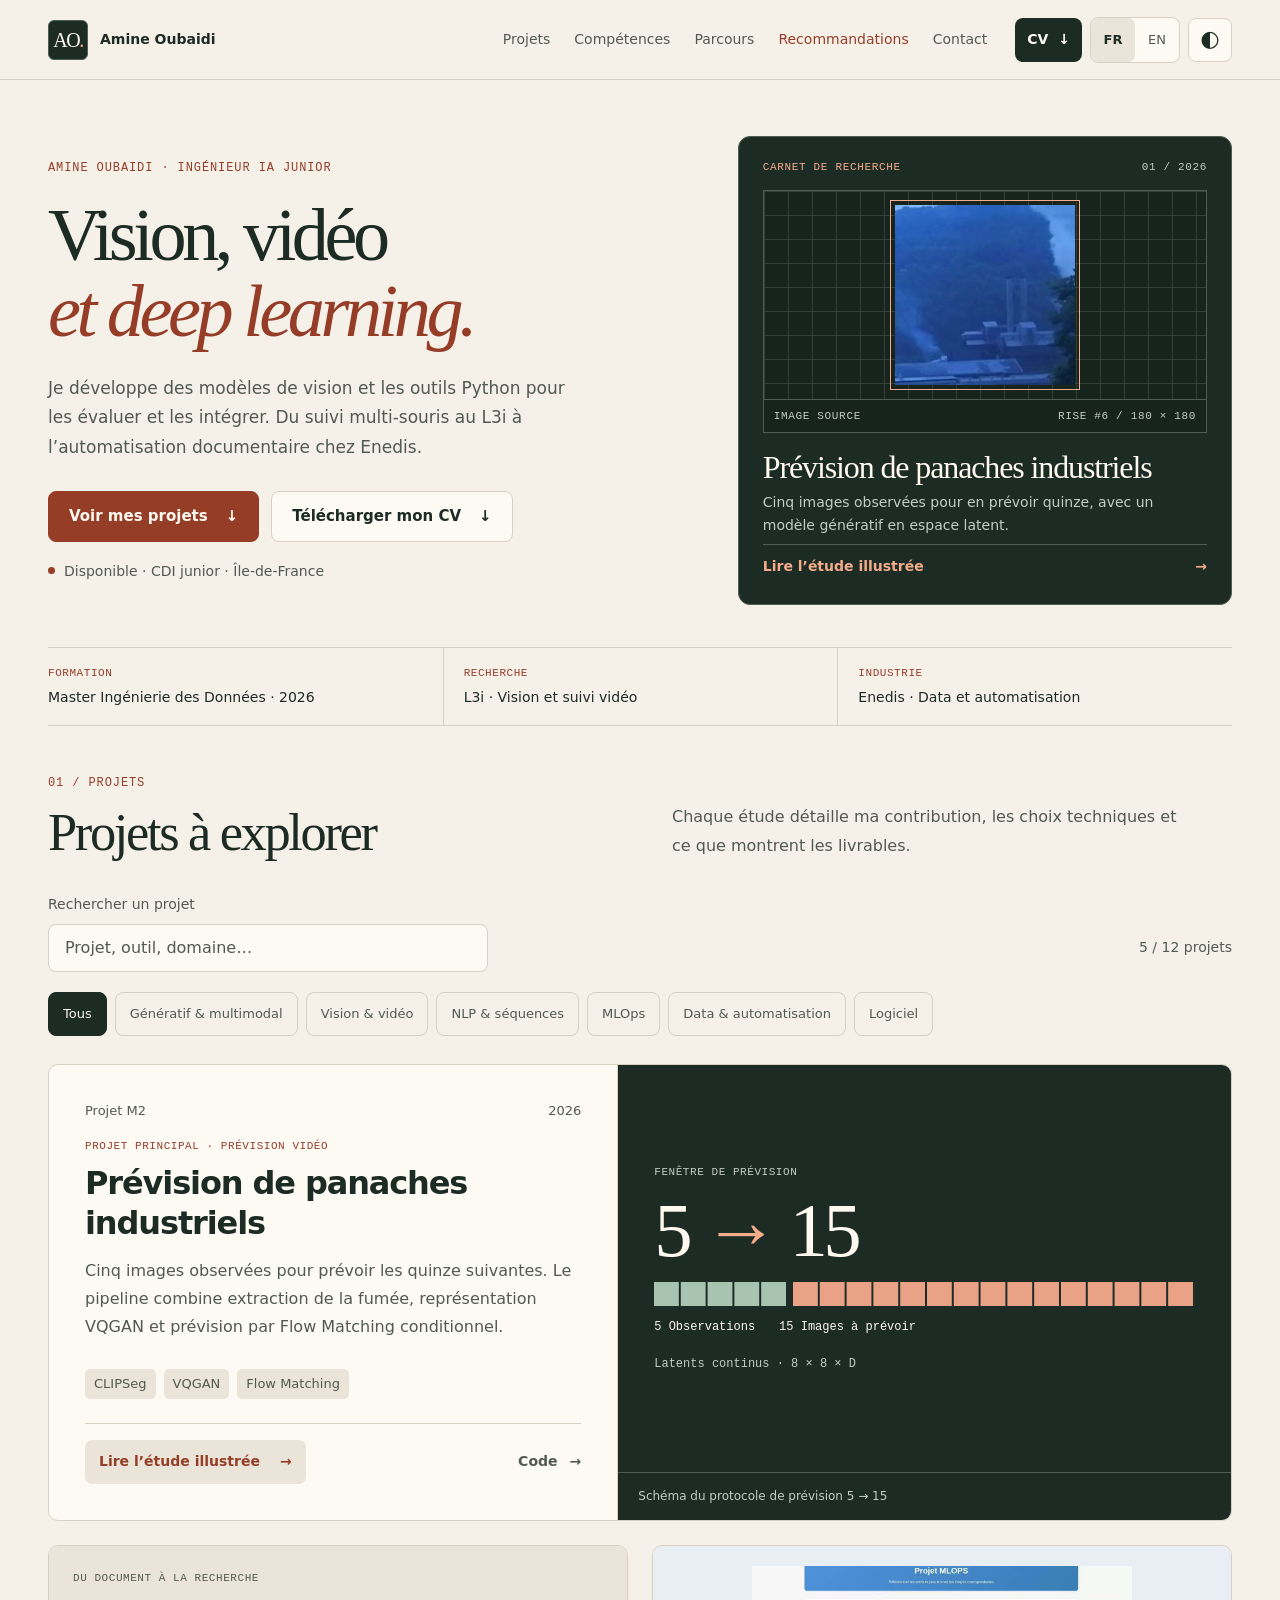
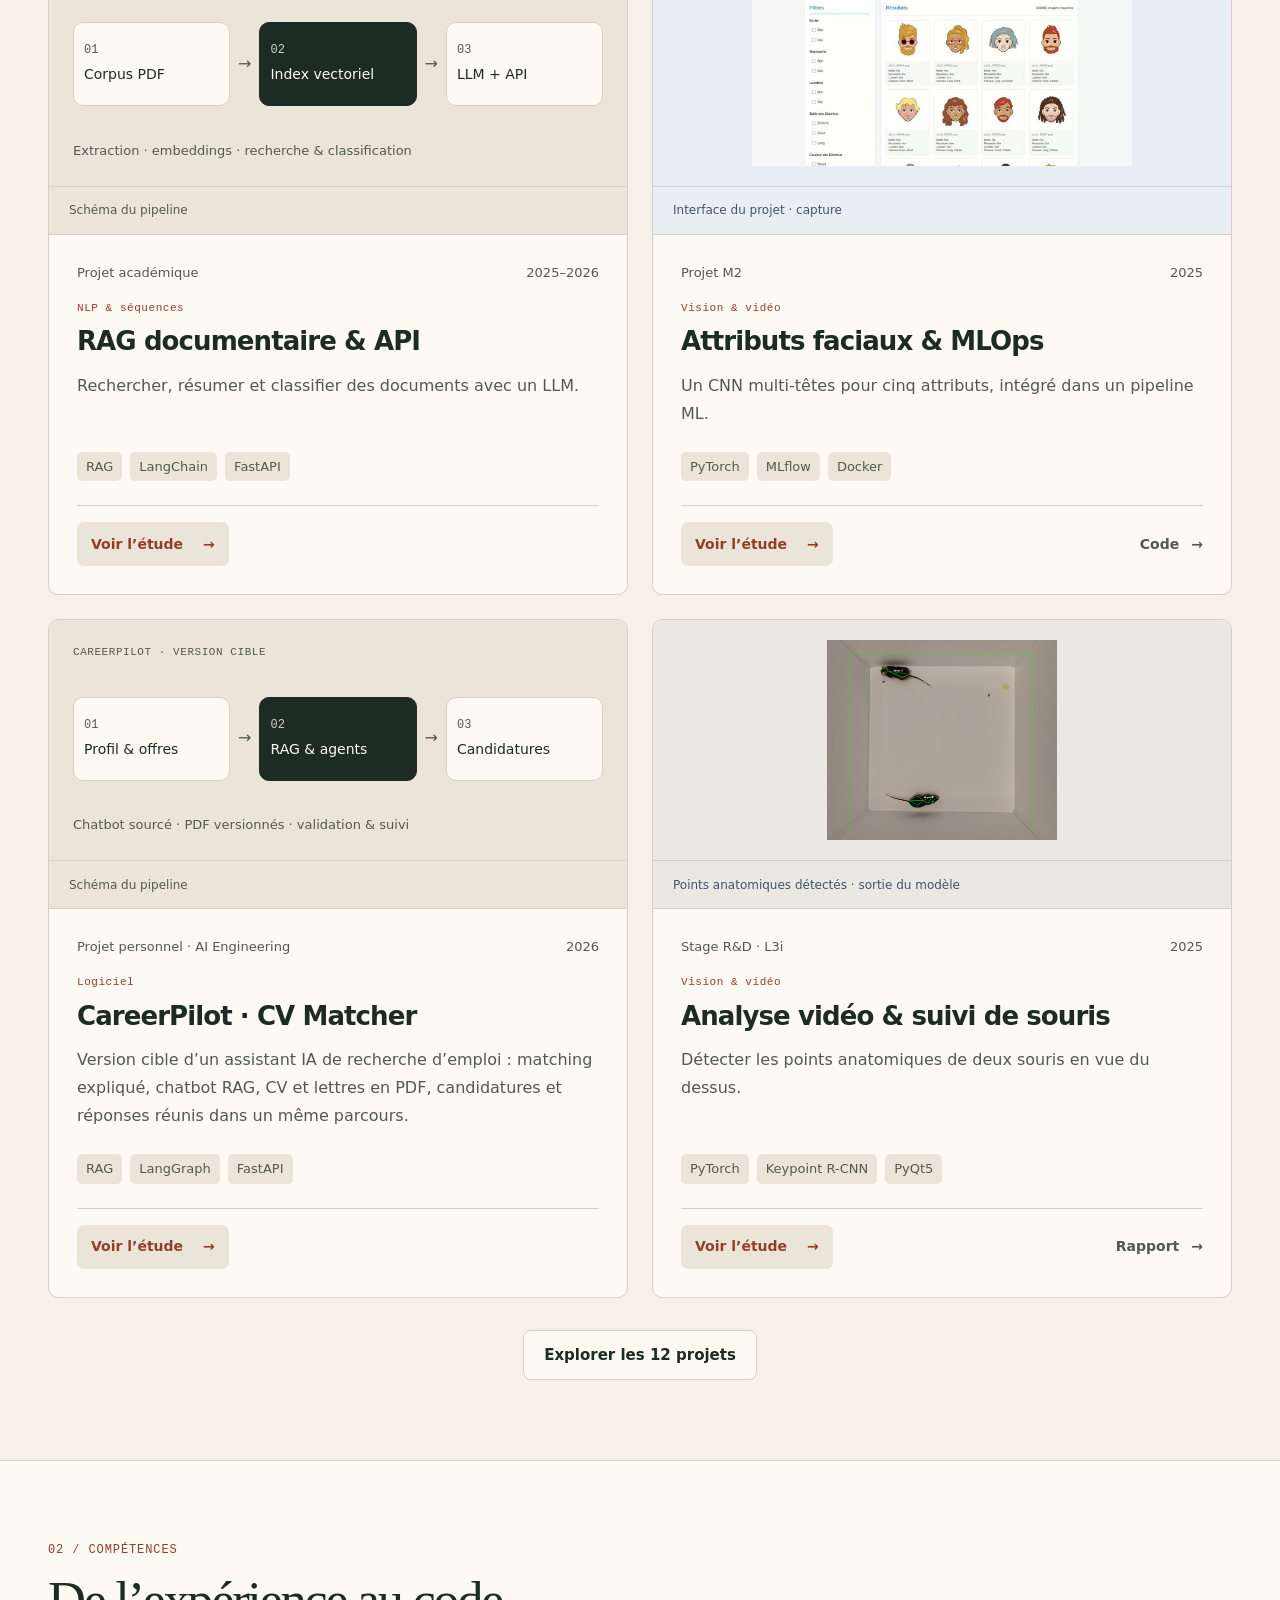
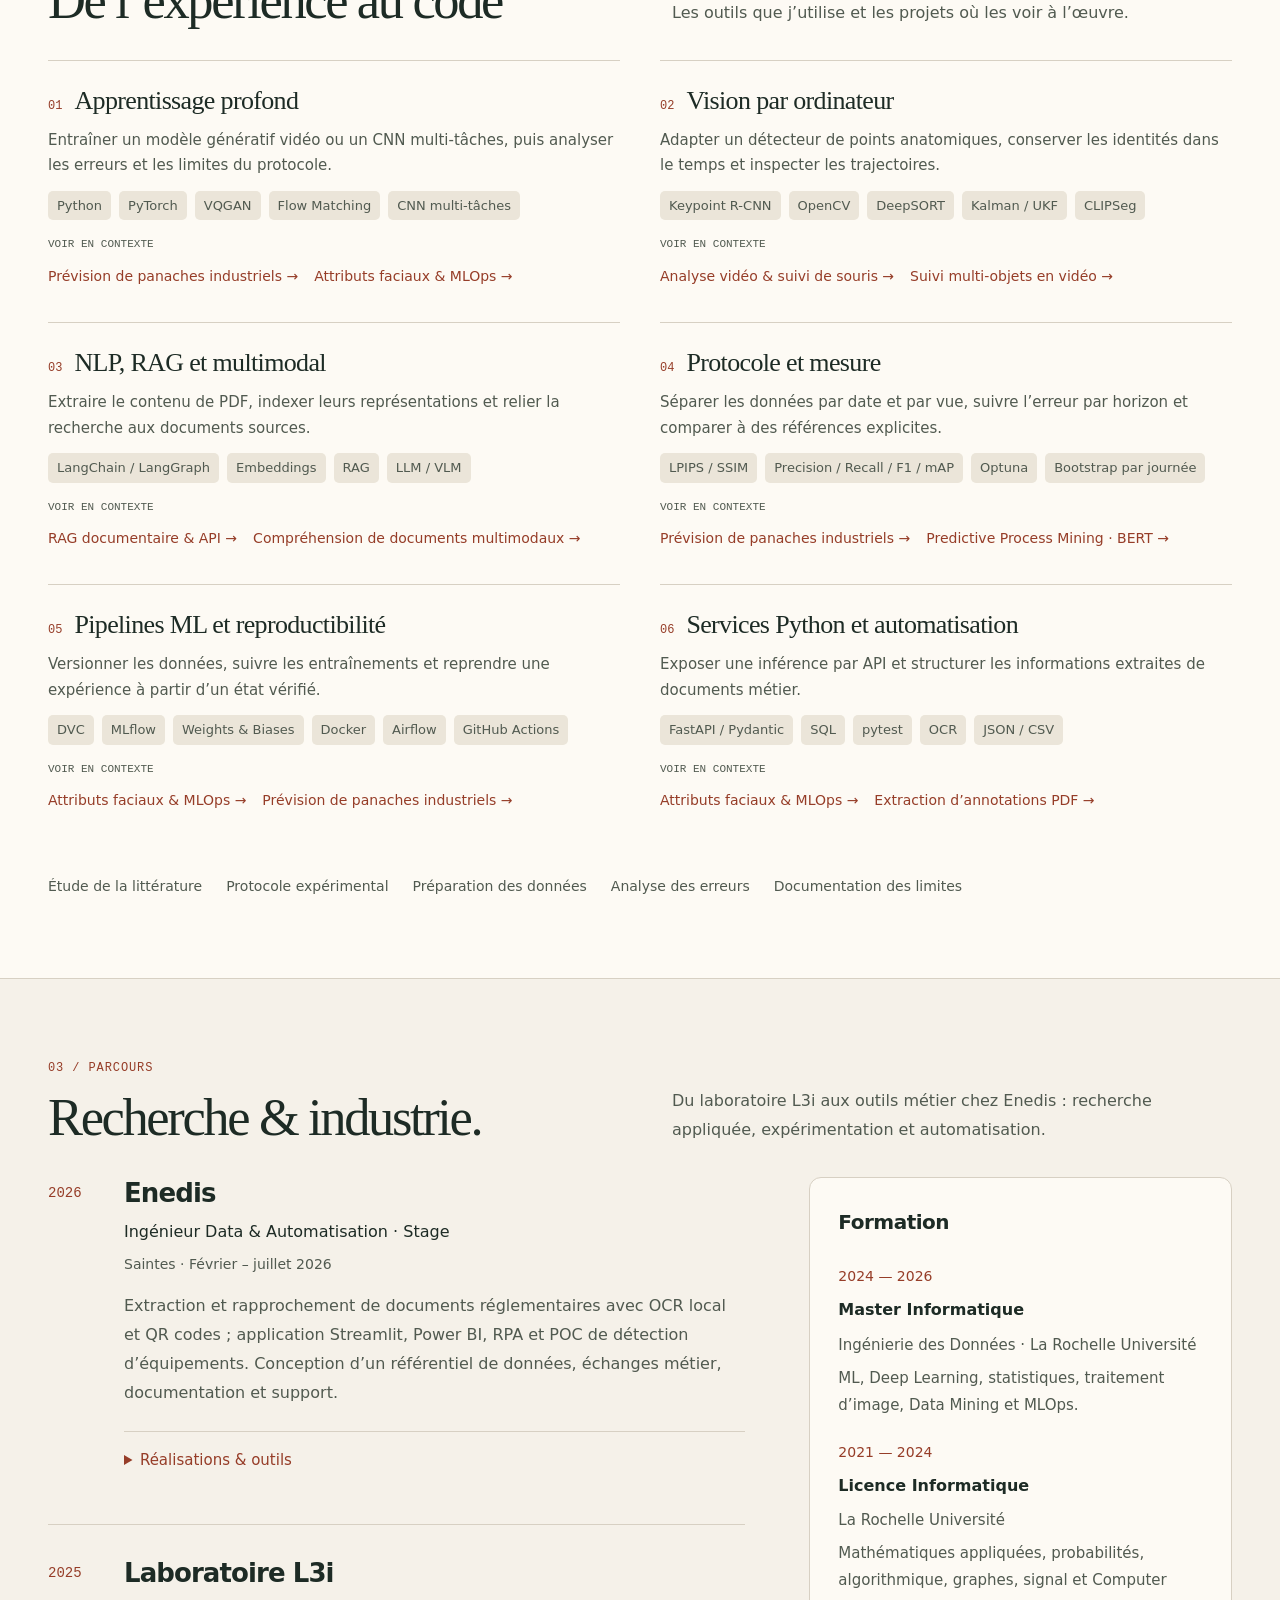
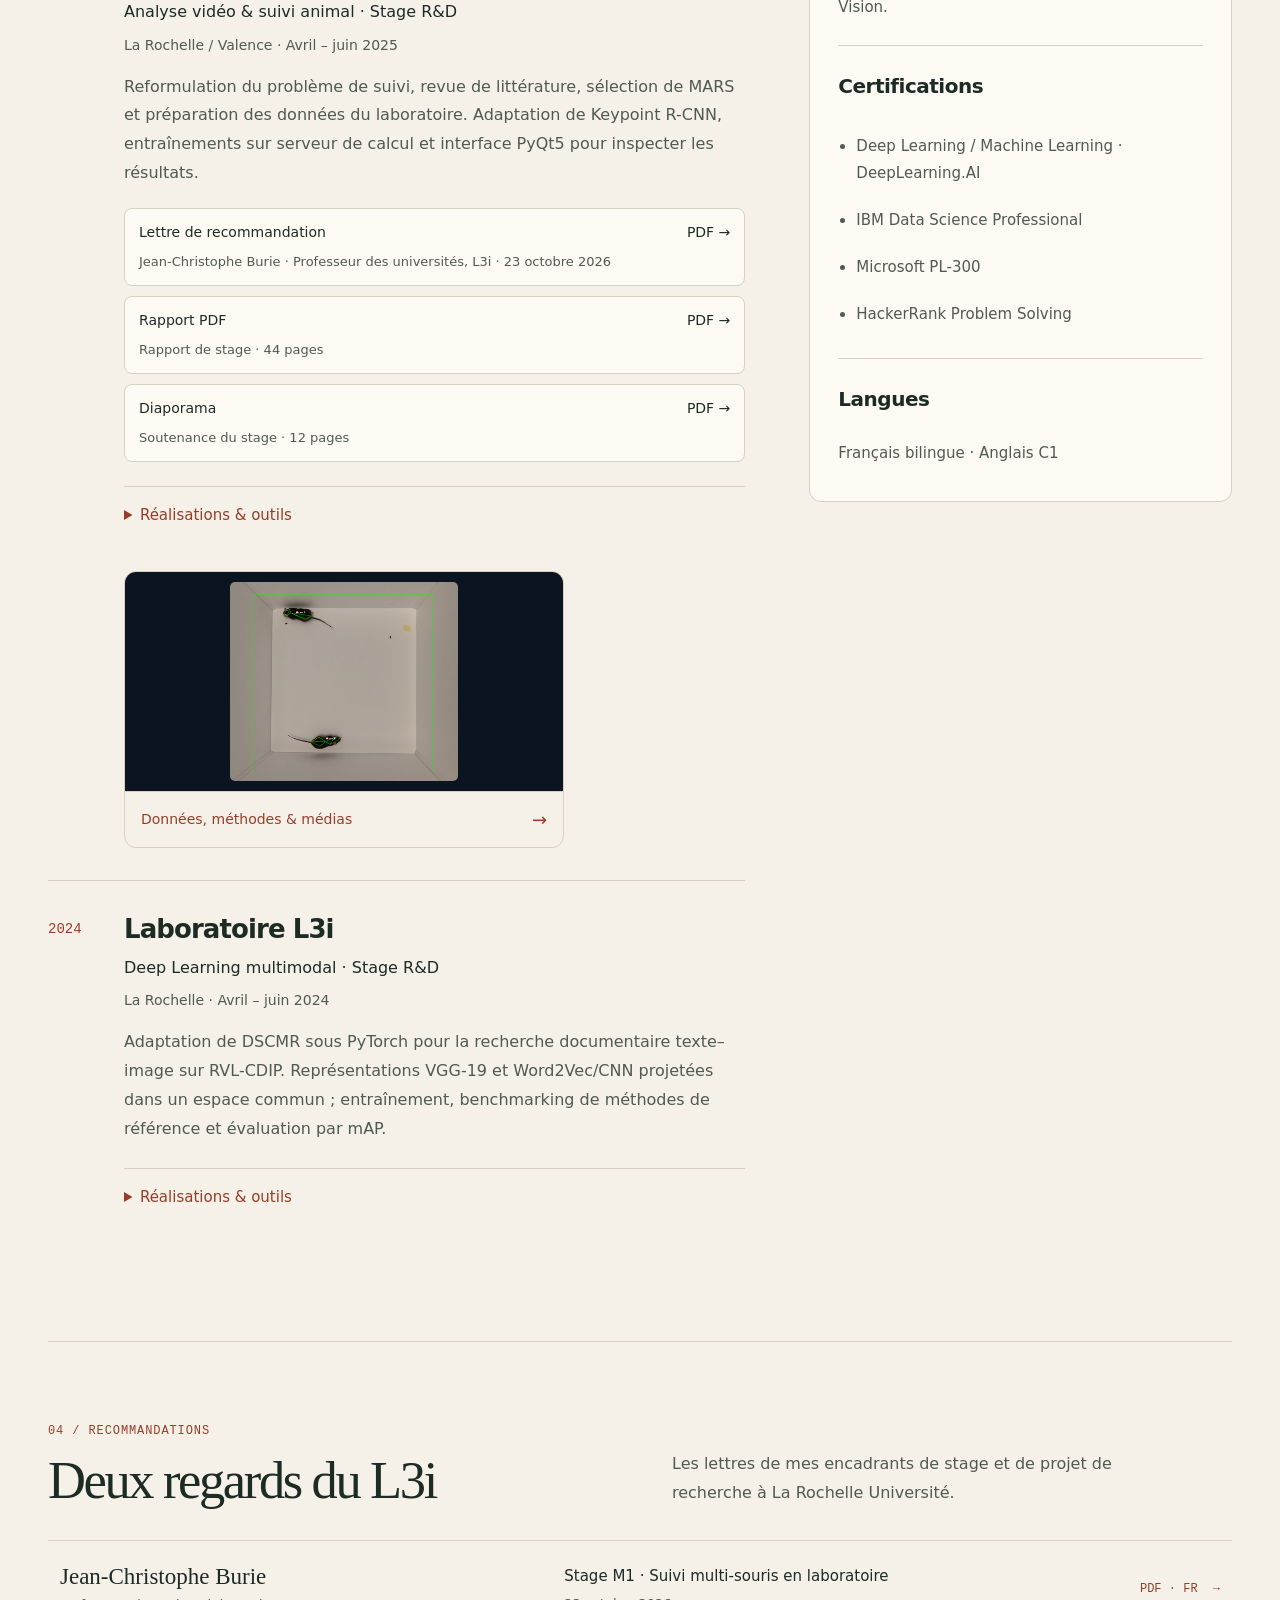
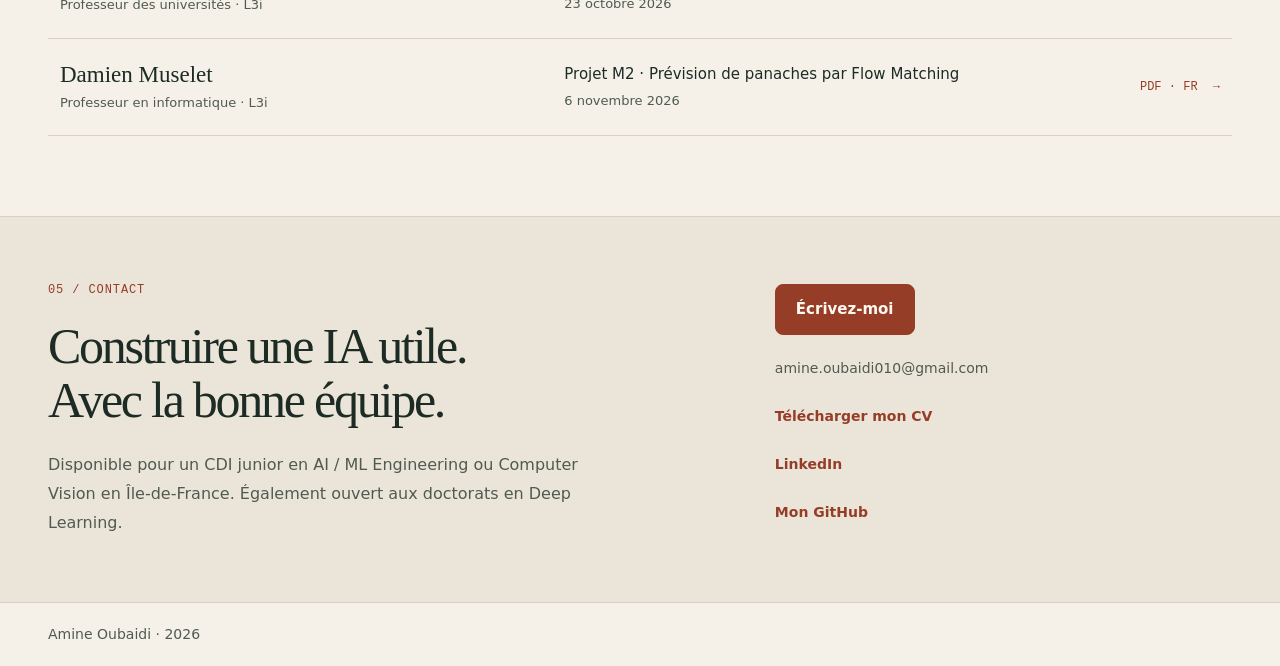
==== commit 25423f7a: "Polish navigation arrows and synchronize recommendation dates" ====
--- a/amine-portfolio/index.html
+++ b/amine-portfolio/index.html
@@ -30,7 +30,7 @@
     <p class="hero-intro" data-t="intro"></p>
     <div class="hero-actions">
       <a class="button primary" href="#projects"><span data-t="explore"></span><span aria-hidden="true">↓</span></a>
-      <a class="button secondary" href="documents/CV_Amine_Oubaidi.pdf" download="CV_Amine_Oubaidi.pdf"><span data-t="cvDownload"></span><span aria-hidden="true">↘</span></a>
+      <a class="button secondary" href="documents/CV_Amine_Oubaidi.pdf" download="CV_Amine_Oubaidi.pdf"><span data-t="cvDownload"></span><span aria-hidden="true">↓</span></a>
     </div>
     <p class="availability"><span class="status-dot" aria-hidden="true"></span><span data-t="availability"></span></p>
   </div>
@@ -42,7 +42,7 @@
     </figure>
     <h2 id="research-title" data-t="focusTitle"></h2>
     <p data-t="focusBody"></p>
-    <a id="featured-study" class="research-link" href="presentation-panaches.html"><span data-t="focusLink"></span><span aria-hidden="true">↗</span></a>
+    <a id="featured-study" class="research-link" href="presentation-panaches.html"><span data-t="focusLink"></span><span aria-hidden="true">→</span></a>
   </aside>
   <dl class="profile-facts" id="hero-facts"></dl>
 </section>
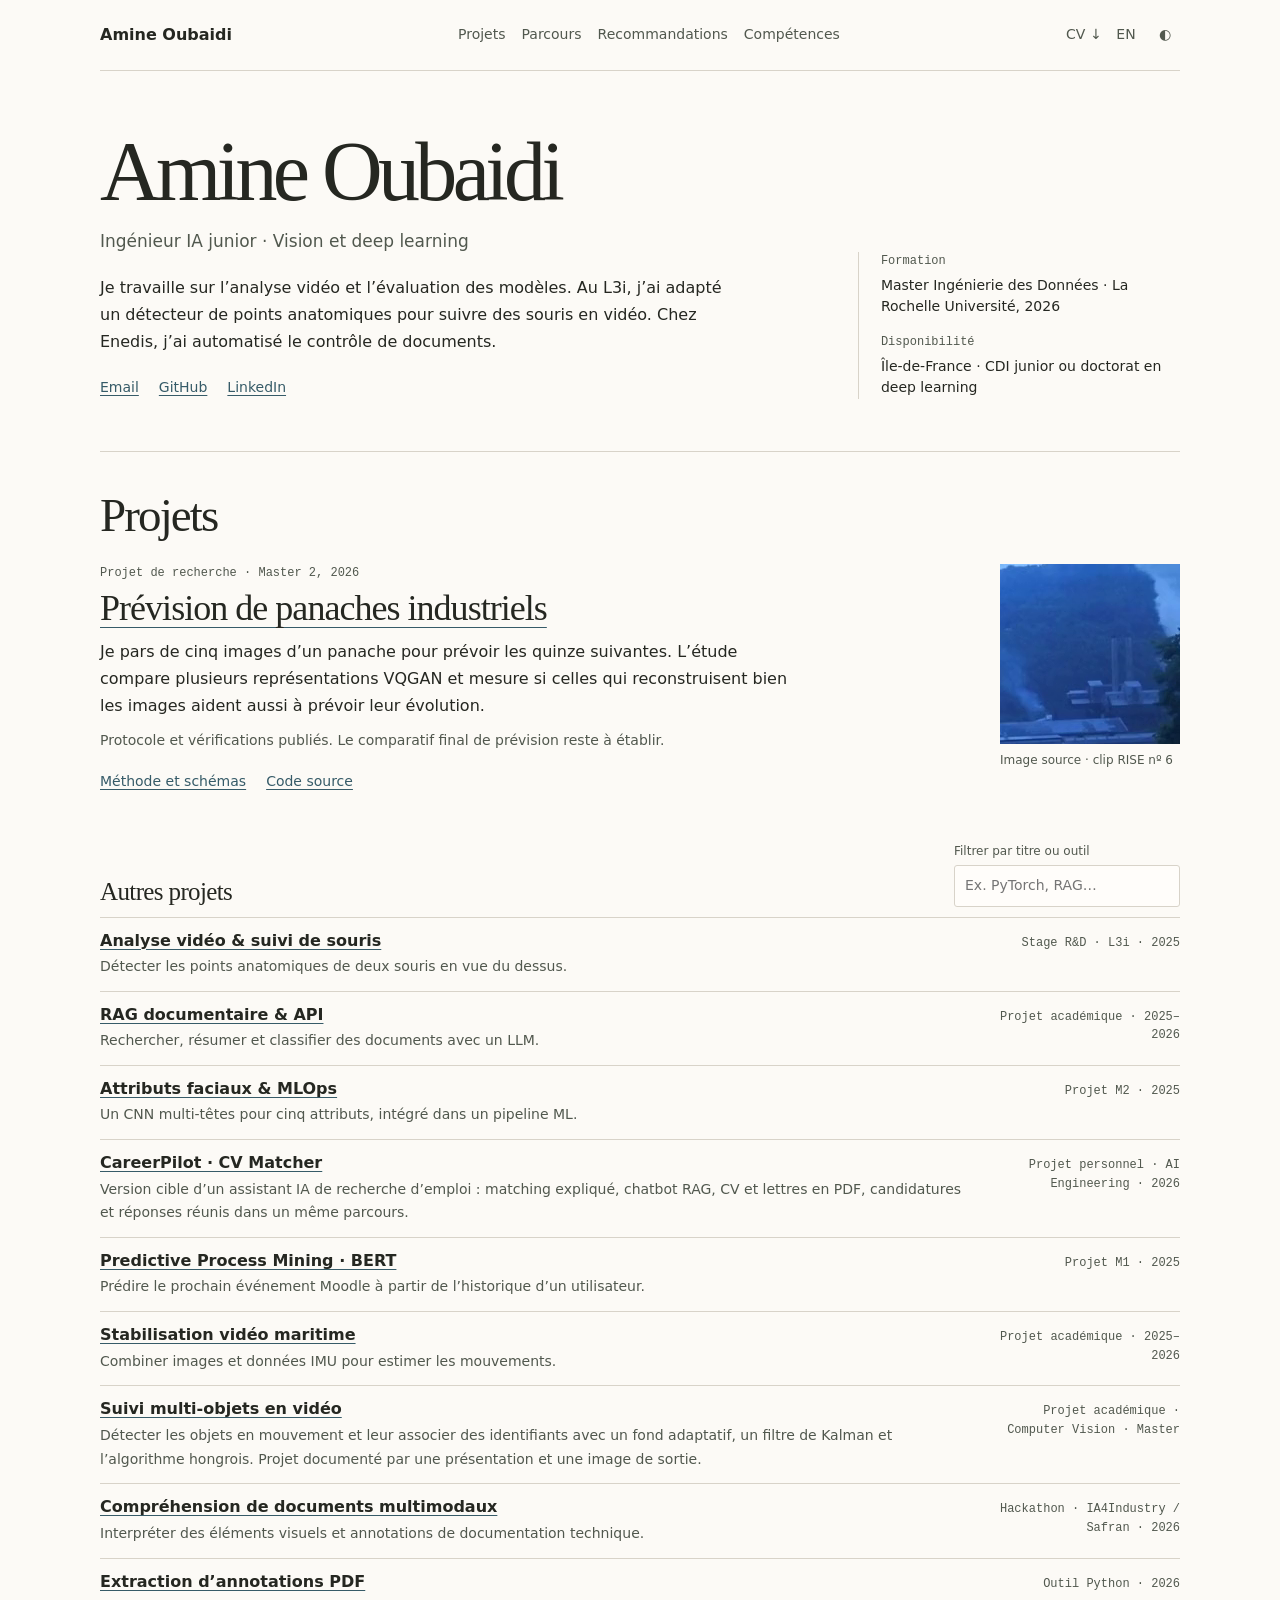
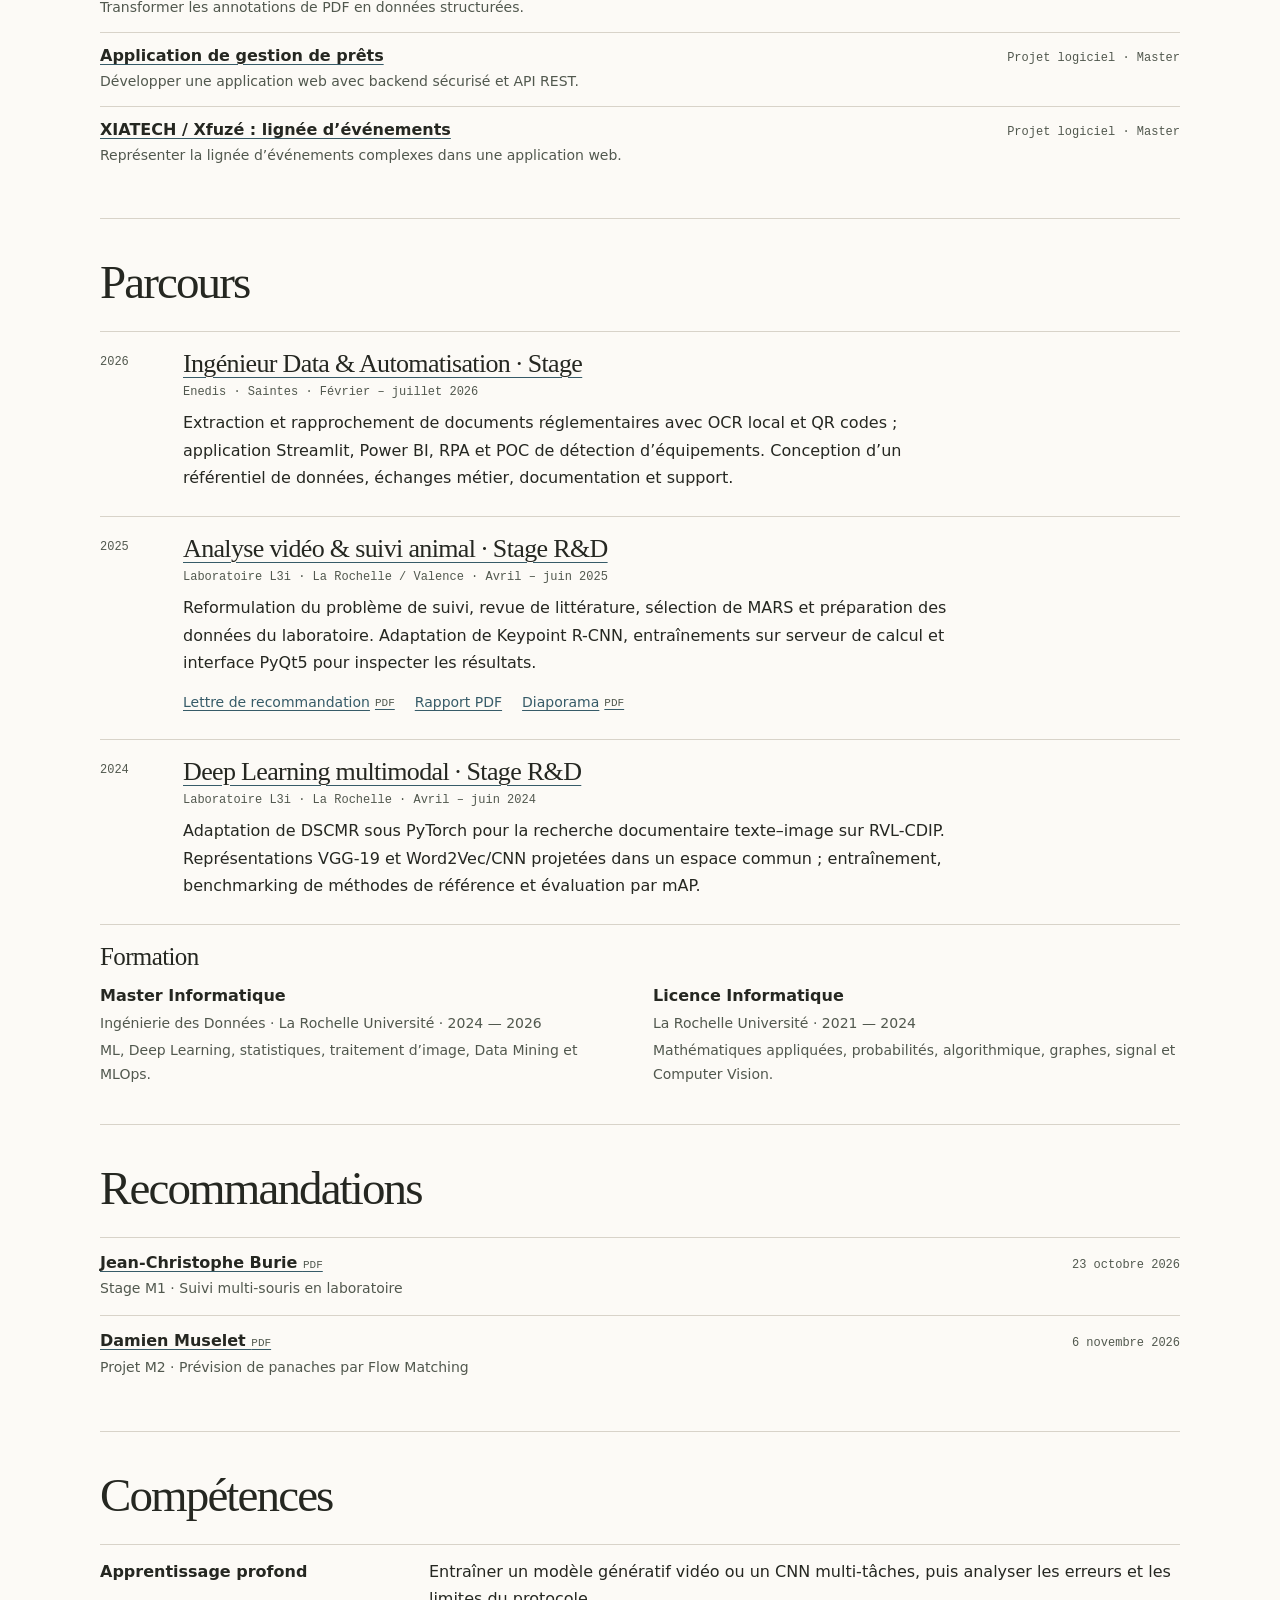
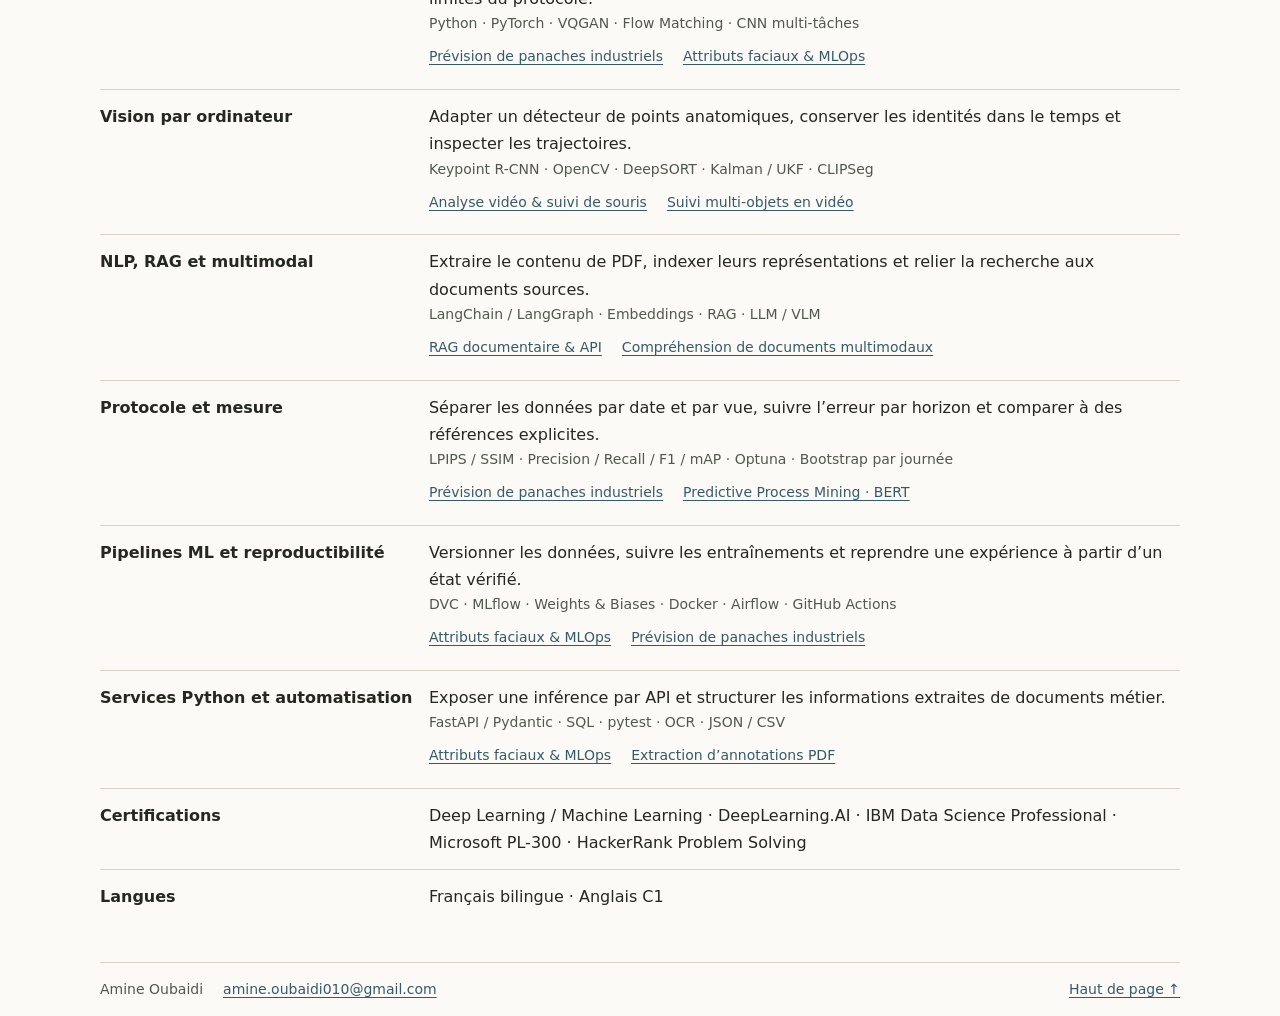
==== commit 25929353: "Replace card and dialog navigation with a research portfolio index" ====
--- a/amine-portfolio/index.html
+++ b/amine-portfolio/index.html
@@ -1,61 +1,104 @@
 <!doctype html>
 <html lang="fr">
 <head>
-<meta charset="utf-8"><meta name="viewport" content="width=device-width,initial-scale=1">
-<title>Amine Oubaidi — Ingénieur IA junior · Deep Learning</title>
-<meta name="description" content="Amine Oubaidi, ingénieur IA junior en Île-de-France. Projets PyTorch, Computer Vision et FastAPI, expériences L3i et Enedis, CV et résultats.">
-<meta name="theme-color" content="#f5f1e9">
-<link rel="icon" href="data:image/svg+xml,%3Csvg xmlns='http://www.w3.org/2000/svg' viewBox='0 0 64 64'%3E%3Crect width='64' height='64' rx='8' fill='%231d2b25'/%3E%3Ctext x='32' y='42' fill='%23fff9f0' text-anchor='middle' font-family='Georgia,serif' font-size='28'%3EAO%3C/text%3E%3C/svg%3E">
+<meta charset="utf-8">
+<meta name="viewport" content="width=device-width,initial-scale=1">
+<title>Amine Oubaidi — Ingénieur IA</title>
+<meta name="description" content="Amine Oubaidi, ingénieur IA junior. Recherche en vision et prévision vidéo, expérience au L3i et chez Enedis, projets, CV et recommandations.">
+<meta name="theme-color" content="#fcfaf6">
 <link rel="stylesheet" href="style.css">
-<script defer src="data.js"></script><script defer src="studies.js"></script><script defer src="case-studies.js"></script><script defer src="app.js"></script>
+<script>try { if (localStorage.getItem('ao-theme') === 'dark') document.documentElement.classList.add('dark'); } catch {}</script>
+<script defer src="data.js"></script>
+<script defer src="studies.js"></script>
+<script defer src="app.js"></script>
 </head>
-<body>
-<a class="skip" href="#main">Aller au contenu / Skip to content</a>
-<header class="header">
-  <a class="brand" href="#top" aria-label="Amine Oubaidi"><span class="brand-mark" aria-hidden="true">AO<span>.</span></span><span class="brand-name">Amine Oubaidi</span></a>
-  <nav class="nav" aria-label="Navigation"></nav>
-  <div class="header-controls">
-    <a id="header-cv" class="header-cv" href="documents/CV_Amine_Oubaidi.pdf" download="CV_Amine_Oubaidi.pdf" aria-label="Télécharger mon CV">CV <span class="cv-file" aria-hidden="true">↓</span></a>
-    <div class="language" aria-label="Language"><button id="fr" aria-pressed="true" aria-label="Français">FR</button><button id="en" aria-pressed="false" aria-label="English">EN</button></div>
-    <button id="theme" class="icon-button" aria-label="Changer le thème">◐</button>
-    <button id="menu" class="icon-button menu-button" aria-expanded="false" aria-controls="mobile-nav" aria-label="Ouvrir la navigation">☰</button>
+<body data-page="home">
+<a class="skip" href="#main" data-copy="skip">Aller au contenu</a>
+<header class="site-header wrap">
+  <a class="site-name" href="#top">Amine Oubaidi</a>
+  <nav class="site-nav" aria-label="Navigation">
+    <a href="#projects" data-copy="projects">Projets</a>
+    <a href="#experience" data-copy="experience">Parcours</a>
+    <a href="#references" data-copy="references">Recommandations</a>
+    <a href="#expertise" data-copy="skills">Compétences</a>
+  </nav>
+  <div class="site-tools">
+    <a href="documents/CV_Amine_Oubaidi.pdf" type="application/pdf" hreflang="fr" download="CV_Amine_Oubaidi.pdf">CV <span aria-hidden="true">↓</span></a>
+    <button type="button" id="language" aria-label="Read in English">EN</button>
+    <button type="button" id="theme" aria-label="Changer le thème" aria-pressed="false">◐</button>
   </div>
-  <nav id="mobile-nav" class="mobile-nav" hidden aria-label="Navigation mobile"></nav>
 </header>
-<main id="main">
-<section id="top" class="hero wrap">
-  <div class="hero-copy">
-    <p class="eyebrow" data-t="heroEyebrow"></p>
-    <h1 id="hero-title" tabindex="-1" data-html="hero"></h1>
-    <p class="hero-intro" data-t="intro"></p>
-    <div class="hero-actions">
-      <a class="button primary" href="#projects"><span data-t="explore"></span><span aria-hidden="true">↓</span></a>
-      <a class="button secondary" href="documents/CV_Amine_Oubaidi.pdf" download="CV_Amine_Oubaidi.pdf"><span data-t="cvDownload"></span><span aria-hidden="true">↓</span></a>
+
+<main id="main" class="wrap">
+  <section id="top" class="intro" aria-labelledby="name">
+    <div>
+      <h1 id="name">Amine Oubaidi</h1>
+      <p class="intro-role" data-copy="role">Ingénieur IA junior · Vision et deep learning</p>
+      <p class="intro-bio" data-copy="bio">Je travaille sur l’analyse vidéo et l’évaluation des modèles. Au L3i, j’ai adapté un détecteur de points anatomiques pour suivre des souris en vidéo. Chez Enedis, j’ai automatisé le contrôle de documents.</p>
+      <ul class="inline-links">
+        <li><a href="mailto:amine.oubaidi010@gmail.com" data-copy="email">Email</a></li>
+        <li><a href="https://github.com/omdrift">GitHub</a></li>
+        <li><a href="https://fr.linkedin.com/in/amine-oubaidi-600315233">LinkedIn</a></li>
+      </ul>
     </div>
-    <p class="availability"><span class="status-dot" aria-hidden="true"></span><span data-t="availability"></span></p>
-  </div>
-  <aside class="research-feature" aria-labelledby="research-title">
-    <div class="research-index"><span data-t="focus"></span><span aria-hidden="true">01 / 2026</span></div>
-    <figure class="research-frame">
-      <img src="images/flow/dataset-frame.png" width="180" height="180" alt="Panache au-dessus d’un site industriel" data-alt="focusAlt" fetchpriority="high">
-      <figcaption><span data-t="focusReal"></span><span>RISE #6 / 180 × 180</span></figcaption>
-    </figure>
-    <h2 id="research-title" data-t="focusTitle"></h2>
-    <p data-t="focusBody"></p>
-    <a id="featured-study" class="research-link" href="presentation-panaches.html"><span data-t="focusLink"></span><span aria-hidden="true">→</span></a>
-  </aside>
-  <dl class="profile-facts" id="hero-facts"></dl>
-</section>
-<section id="projects" class="section wrap"><div class="section-heading"><div><p class="kicker" data-t="projectKicker"></p><h2 data-html="projectTitle"></h2></div><p class="section-description" data-t="projectIntro"></p></div><div class="project-tools"><label class="search-box"><span data-t="searchLabel"></span><input id="search" type="search" autocomplete="off"></label><div class="project-result"><span id="result-count" aria-live="polite"></span><button id="reset" class="text-button" data-t="reset"></button></div></div><div id="filters" class="filters" role="group"></div><nav id="project-pagination-top" class="project-pagination pagination-top" hidden></nav><div id="project-grid" class="project-grid"></div><nav id="project-pagination-bottom" class="project-pagination pagination-bottom" hidden></nav><div class="project-more"><button id="show-projects" class="button secondary" aria-controls="project-grid" aria-expanded="false" data-t="showAllProjects"></button></div><div id="empty" class="empty" hidden><p data-t="empty"></p><button id="empty-reset" class="button secondary" data-t="filterReset"></button></div></section>
-<section id="expertise" class="expertise-section"><div class="wrap section"><div class="section-heading"><div><p class="kicker" data-t="skillsKicker"></p><h2 data-html="skillsTitle"></h2></div><p class="section-description" data-t="skillsIntro"></p></div><div id="skills" class="skills-grid"></div><div id="practice" class="practice"></div></div></section>
-<section id="experience" class="section wrap"><div class="section-heading"><div><p class="kicker" data-t="experienceKicker"></p><h2 data-html="experienceTitle"></h2></div><p class="section-description" data-t="experienceIntro"></p></div><div class="experience-layout"><div id="timeline" class="timeline"></div><aside class="credentials"><div><h3 data-t="educationTitle"></h3><div id="education"></div></div><div><h3 data-t="certTitle"></h3><ul id="certifications"></ul></div><div><h3 data-t="languagesTitle"></h3><p data-t="languageBody"></p></div></aside></div></section>
-<section id="references" class="section wrap" aria-labelledby="references-title">
-  <div class="section-heading"><div><p class="kicker" data-t="referencesKicker"></p><h2 id="references-title" data-t="referencesTitle"></h2></div><p class="section-description" data-t="referencesIntro"></p></div>
-  <ul id="references-list" class="references-list"></ul>
-</section>
-<section id="contact" class="contact-section"><div class="wrap contact-content"><div><p class="kicker" data-t="contactKicker"></p><h2 data-html="contactTitle"></h2><p data-t="contactBody"></p></div><div class="contact-actions"><a class="button primary" href="mailto:amine.oubaidi010@gmail.com" data-t="emailButton"></a><a class="contact-email" href="mailto:amine.oubaidi010@gmail.com">amine.oubaidi010@gmail.com</a><a class="text-button" href="documents/CV_Amine_Oubaidi.pdf" download="CV_Amine_Oubaidi.pdf" data-t="cvDownload"></a><a class="text-button" href="https://fr.linkedin.com/in/amine-oubaidi-600315233" target="_blank" rel="noopener" data-t="linkedin"></a><a class="text-button" href="https://github.com/omdrift" target="_blank" rel="noopener" data-t="github"></a></div></div></section>
+    <dl class="intro-meta" id="profile-meta">
+      <div><dt>Formation</dt><dd>Master Ingénierie des Données · La Rochelle Université, 2026</dd></div>
+      <div><dt>Disponibilité</dt><dd>Île-de-France · CDI junior ou doctorat en deep learning</dd></div>
+    </dl>
+  </section>
+
+  <section id="projects" class="reading-section" aria-labelledby="projects-title">
+    <h2 id="projects-title" data-copy="projects">Projets</h2>
+    <article id="project-flow" class="feature">
+      <div>
+        <p class="entry-meta" data-copy="flowMeta">Projet de recherche · Master 2, 2026</p>
+        <h3><a id="flow-link" href="presentation-panaches.html" data-copy="flowTitle">Prévision de panaches industriels</a></h3>
+        <p data-copy="flowLead">Je pars de cinq images d’un panache pour prévoir les quinze suivantes. L’étude compare plusieurs représentations VQGAN et mesure si celles qui reconstruisent bien les images aident aussi à prévoir leur évolution.</p>
+        <p class="feature-note" data-copy="flowStatus">Protocole et vérifications publiés. Le comparatif final de prévision reste à établir.</p>
+        <ul class="inline-links">
+          <li><a id="flow-method" href="presentation-panaches.html#flow" data-copy="flowDiagrams">Méthode et schémas</a></li>
+          <li><a href="https://github.com/omdrift/Modelisation-panaches-de-fum-es-industrielles-par-Flow-Matching" data-copy="source">Code source</a></li>
+        </ul>
+      </div>
+      <figure>
+        <img src="images/flow/dataset-frame.png" width="180" height="180" alt="Panache au-dessus d’un site industriel" data-alt="flowAlt">
+        <figcaption data-copy="flowCaption">Image source · clip RISE nº 6</figcaption>
+      </figure>
+    </article>
+    <div class="project-directory">
+      <div class="directory-heading">
+        <h3 data-copy="otherProjects">Autres projets</h3>
+        <label class="search"><span data-copy="search">Filtrer par titre ou outil</span><input id="search" type="search" autocomplete="off" placeholder="Ex. PyTorch, RAG…"></label>
+      </div>
+      <p id="search-result" class="search-result" aria-live="polite" hidden></p>
+      <ul id="project-list" class="project-list"></ul>
+    </div>
+  </section>
+
+  <section id="experience" class="reading-section" aria-labelledby="experience-title">
+    <h2 id="experience-title" data-copy="experience">Parcours</h2>
+    <div id="experience-list"></div>
+    <div id="education" class="education"></div>
+  </section>
+
+  <section id="references" class="reading-section" aria-labelledby="references-title">
+    <h2 id="references-title" data-copy="references">Recommandations</h2>
+    <ul id="references-list" class="reference-list">
+      <li><a href="documents/recommandation-l3i-2025.pdf">Jean-Christophe Burie · PDF</a></li>
+      <li><a href="documents/recommandation-damien-muselet-2026.pdf">Damien Muselet · PDF</a></li>
+    </ul>
+  </section>
+
+  <section id="expertise" class="reading-section" aria-labelledby="skills-title">
+    <h2 id="skills-title" data-copy="skills">Compétences</h2>
+    <dl id="skills-list" class="skills-list"></dl>
+  </section>
 </main>
-<footer class="wrap"><span>Amine Oubaidi · 2026</span></footer>
-<a id="back-to-top" class="back-to-top" href="#top" hidden><span class="back-to-top-icon" aria-hidden="true">↑</span><span data-t="backTop"></span></a>
-<dialog id="project-dialog" class="project-dialog" aria-labelledby="project-title"></dialog><dialog id="study-dialog" class="study-dialog" aria-labelledby="study-title" aria-describedby="study-intro"></dialog>
-</body></html>
+
+<footer id="contact" class="site-footer wrap">
+  <span>Amine Oubaidi</span>
+  <a href="mailto:amine.oubaidi010@gmail.com">amine.oubaidi010@gmail.com</a>
+  <a href="#top" data-copy="top">Haut de page ↑</a>
+</footer>
+</body>
+</html>
--- a/amine-portfolio/style.css
+++ b/amine-portfolio/style.css
@@ -1,504 +1,156 @@
 :root {
-  --bg:#f5f1e9; --surface:#fdfaf4; --surface2:#ebe5d9;
-  --text:#1d2b25; --muted:#515a50; --border:#d7d0c3;
-  --accent:#963d28; --on-accent:#fff9f0; --blue:var(--accent); --violet:var(--accent);
-  --research:#1d2b25; --research-text:#fff9f0; --research-muted:#c4cdc3; --research-accent:#f5ac8a; --research-line:#4d5e54;
-  --head:system-ui,-apple-system,BlinkMacSystemFont,'Segoe UI',sans-serif;
-  --body:var(--head); --mono:ui-monospace,SFMono-Regular,Consolas,monospace;
+  --bg:#fcfaf6;
+  --surface:#fffdfa;
+  --surface2:#f0ece4;
+  --text:#252721;
+  --muted:#51584e;
+  --border:#d8d3c9;
+  --accent:#365b68;
   --display:Georgia,'Times New Roman',serif;
+  --body:system-ui,-apple-system,BlinkMacSystemFont,'Segoe UI',sans-serif;
+  --mono:ui-monospace,SFMono-Regular,Consolas,monospace;
   color-scheme:light;
 }
-* { box-sizing:border-box; }
-html { scroll-behavior:smooth; scroll-padding-top:100px; }
-body { margin:0; background:var(--bg); color:var(--text); font:16px/1.65 var(--body); -webkit-font-smoothing:antialiased; }
-:root.dark,body.dark { --bg:#19231f; --surface:#222f29; --surface2:#2d3d35; --text:#f8f1e7; --muted:#c2ccc1; --border:#4a5b50; --accent:#ffb794; --on-accent:#19231f; color-scheme:dark; }
-button,input { font:inherit; color:inherit; }
-button,a { touch-action:manipulation; }
-button { cursor:pointer; border:0; }
-a { color:inherit; text-decoration:none; }
-img { max-width:100%; }
-[hidden] { display:none!important; }
-.wrap { width:min(1184px,calc(100% - 80px)); margin-inline:auto; }
-a:focus-visible,button:focus-visible,input:focus-visible,summary:focus-visible { outline:3px solid var(--accent); outline-offset:4px; border-radius:4px; }
-.skip { position:fixed; top:-100px; left:20px; z-index:100; background:var(--accent); color:var(--on-accent); padding:14px; }
-.skip:focus { top:12px; }
-.header { position:sticky; top:0; z-index:10; min-height:80px; padding:16px max(40px,calc((100% - 1184px)/2)); display:flex; align-items:center; gap:28px; background:var(--bg); border-bottom:1px solid var(--border); }
-.brand { display:flex; align-items:center; gap:12px; font-size:14px; font-weight:650; white-space:nowrap; min-height:44px; }
-.brand-mark { display:inline-flex; align-items:center; justify-content:center; width:40px; height:40px; border-radius:6px; background:var(--research); color:var(--research-text); border:1px solid var(--research-line); font:20px/1 var(--display); letter-spacing:-.07em; }
-.brand-mark>span { color:var(--research-accent); }
-.nav { display:flex; align-items:center; gap:24px; margin-left:auto; font-size:14px; }
-.nav a { color:var(--muted); display:flex; align-items:center; min-height:44px; }
-.nav a.active,.nav a:hover { color:var(--accent); }
-.header-controls { display:flex; align-items:center; gap:8px; }
-.header-cv { display:flex; align-items:center; justify-content:center; gap:10px; min-width:64px; min-height:44px; padding:8px 12px; border-radius:8px; font-size:14px; font-weight:650; background:var(--text); color:var(--surface); }
-.header-cv:hover { background:var(--accent); color:var(--on-accent); }
-.language { display:flex; border:1px solid var(--border); border-radius:8px; background:var(--surface); }
-.language button { width:44px; min-height:44px; padding:4px; border-radius:7px; background:none; color:var(--muted); font-size:13px; }
-.language button[aria-pressed=true] { background:var(--surface2); color:var(--text); font-weight:650; }
-.icon-button { border:1px solid var(--border); background:var(--surface); border-radius:8px; height:44px; width:44px; flex-shrink:0; padding:0; font-size:22px; }
-.menu-button { display:none; }
-.mobile-nav { position:absolute; top:calc(100% + 8px); left:24px; right:24px; padding:12px; background:var(--surface); border:1px solid var(--border); box-shadow:0 16px 40px #13244014; border-radius:12px; display:grid; gap:4px; font-size:16px; }
-.mobile-nav a { padding:10px 14px; min-height:44px; border-radius:6px; }
-.mobile-nav a:hover { background:var(--surface2); color:var(--accent); }
-.hero { display:grid; grid-template-columns:minmax(0,1.25fr) minmax(0,1fr); align-items:center; gap:42px 72px; padding-block:56px 0; }
-.eyebrow,.kicker { font:12px/1.6 var(--mono); letter-spacing:.075em; color:var(--accent); margin:0 0 20px; }
-.hero h1 { font-family:var(--display); font-size:clamp(49px,5.8vw,84px); line-height:1.02; letter-spacing:-.06em; font-weight:400; margin:0 0 24px; }
-.hero h1 em { color:var(--accent); }
-.hero-intro { font-size:17px; line-height:1.75; color:var(--muted); max-width:520px; margin:0; }
-.hero-actions { display:flex; gap:12px; flex-wrap:wrap; margin:28px 0 18px; }
-.button { display:inline-flex; align-items:center; justify-content:center; gap:18px; padding:12px 20px; min-height:48px; border-radius:8px; font-size:15px; font-weight:600; border:1px solid var(--border); background:var(--surface); color:var(--text); }
-.primary { background:var(--accent); border-color:var(--accent); color:var(--on-accent); }
-.button:hover { box-shadow:0 4px 12px #15233c12; }
-.secondary:hover { border-color:var(--accent); color:var(--accent); }
-.availability { display:flex; align-items:center; gap:9px; font-size:14px; line-height:1.6; color:var(--muted); margin:0; }
-.status-dot { width:7px; height:7px; border-radius:50%; background:var(--accent); flex-shrink:0; }
-.research-feature { min-width:0; padding:22px 24px 16px; background:var(--research); color:var(--research-text); border:1px solid var(--research-line); border-radius:12px; }
-.research-index,.research-frame figcaption { display:flex; justify-content:space-between; gap:12px; font:11px/1.5 var(--mono); letter-spacing:.06em; color:var(--research-muted); }
-.research-index span:first-child { color:var(--research-accent); }
-.research-frame { margin:14px 0 16px; border:1px solid var(--research-line); background-color:#17231d; background-image:linear-gradient(#314139 1px,transparent 1px),linear-gradient(90deg,#314139 1px,transparent 1px); background-size:24px 24px; }
-.research-frame img { display:block; width:clamp(138px,45%,180px); height:auto; aspect-ratio:1; object-fit:cover; margin:14px auto; outline:1px solid var(--research-accent); outline-offset:4px; }
-.research-frame figcaption { padding:8px 10px; border-top:1px solid var(--research-line); background:#17231d; }
-.research-feature h2 { margin:0 0 6px; font:400 clamp(25px,3vw,32px)/1.13 var(--display); letter-spacing:-.035em; }
-.research-feature p { margin:0 0 8px; color:var(--research-muted); font-size:14px; line-height:1.6; }
-.research-link { display:flex; justify-content:space-between; align-items:center; gap:12px; min-height:44px; border-top:1px solid var(--research-line); color:var(--research-accent); font-size:14px; font-weight:600; }
-.research-link:hover { text-decoration:underline; text-underline-offset:4px; }
-.research-link:focus-visible,.project-media--flow .project-cover:focus-visible { outline-color:var(--research-accent); }
-.profile-facts { grid-column:1/-1; display:grid; grid-template-columns:repeat(3,minmax(0,1fr)); margin:0; border-top:1px solid var(--border); }
-.profile-facts>div { padding:17px 16px 17px 0; }
-.profile-facts>div+div { padding-left:20px; border-left:1px solid var(--border); }
-.profile-facts dt { font:11px/1.6 var(--mono); letter-spacing:.05em; text-transform:uppercase; color:var(--accent); margin-bottom:4px; }
-.profile-facts dd { font-size:14px; line-height:1.55; margin:0; }
-.section { padding-block:80px; }
-#projects { padding-top:48px; border-top:1px solid var(--border); }
-.section-heading { display:grid; grid-template-columns:1fr 1fr; gap:64px; align-items:end; margin-bottom:32px; }
-.section-heading .kicker { margin-bottom:12px; }
-.section-heading h2 { font:400 clamp(34px,4.1vw,54px)/1.05 var(--display); letter-spacing:-.045em; margin:0; }
-.section-description { max-width:510px; margin:0; font-size:16px; line-height:1.8; color:var(--muted); }
-.project-tools { display:flex; justify-content:space-between; align-items:end; gap:24px; margin-bottom:20px; }
-.search-box { display:grid; gap:8px; max-width:440px; width:100%; font-size:14px; color:var(--muted); }
-.search-box input { width:100%; min-height:48px; padding:10px 16px; border:1px solid var(--border); border-radius:8px; background:var(--surface); font-size:16px; }
-.search-box input::placeholder { color:var(--muted); }
-.project-result { display:flex; flex-wrap:wrap; justify-content:flex-end; align-items:center; gap:12px 20px; min-height:48px; font-size:14px; color:var(--muted); }
-.text-button { display:inline-flex; align-items:center; justify-content:space-between; gap:12px; border:0; padding:0; background:transparent; color:var(--accent); font-size:14px; font-weight:550; min-height:44px; text-align:left; }
-.text-button:hover { text-decoration:underline; text-underline-offset:4px; }
-.filters { display:flex; flex-wrap:wrap; gap:8px; margin:0 0 28px; }
-.filters button { padding:10px 14px; min-height:44px; background:transparent; color:var(--muted); border:1px solid var(--border); border-radius:8px; font-size:13px; white-space:nowrap; }
-.filters button:hover { border-color:var(--accent); color:var(--text); }
-.filters button[aria-pressed=true] { background:var(--text); border-color:var(--text); color:var(--surface); }
-.project-grid { display:grid; grid-template-columns:repeat(2,minmax(0,1fr)); gap:24px; align-items:stretch; }
-.featured-view .is-flagship { grid-column:1/-1; }
-.project-card { display:flex; flex-direction:column; min-width:0; background:var(--surface); border:1px solid var(--border); border-radius:10px; overflow:hidden; transition:border-color .2s,box-shadow .2s; }
-.project-card:hover { border-color:var(--accent); box-shadow:0 8px 28px #15233c08; }
-.project-media { display:flex; flex-direction:column; background:var(--surface2); border-bottom:1px solid var(--border); min-width:0; }
-.project-cover { display:block; width:100%; padding:0; background:transparent; text-align:left; overflow:hidden; color:inherit; }
-.project-image { height:240px; padding:20px; display:flex; align-items:center; justify-content:center; }
-.project-image img { display:block; width:100%; height:100%; object-fit:contain; border-radius:5px; }
-.project-media--face { background:#e9eef5; }
-.project-media--mice { background:#eae8e2; }
-.media-toolbar { display:flex; align-items:center; justify-content:space-between; gap:12px; padding:10px 20px; min-height:48px; border-top:1px solid var(--border); }
-.media-caption { font-size:12px; line-height:1.5; color:var(--muted); }
-.project-media--face .media-caption,.project-media--mice .media-caption { color:#42536a; }
-.project-media--face .media-toolbar { border-color:#cdd5df; }
-.project-media--mice .media-toolbar { border-color:#d2cec4; }
-.project-graphic { height:240px; padding:24px; display:flex; flex-direction:column; gap:24px; justify-content:center; }
-.graphic-caption { font:11px/1.6 var(--mono); letter-spacing:.05em; color:var(--muted); }
-.graphic-nodes { display:flex; flex-wrap:wrap; align-items:center; gap:10px; }
-.graphic-node { display:flex; align-items:center; justify-content:center; min-height:44px; border:1px solid var(--border); background:var(--surface); padding:10px 14px; border-radius:8px; font-size:14px; line-height:1.5; }
-.pipeline-graphic { justify-content:space-between; padding:24px; gap:16px; }
-.pipeline-nodes { display:grid; grid-template-columns:1fr auto 1fr auto 1fr; align-items:center; gap:8px; }
-.pipeline-node { display:flex; flex-direction:column; justify-content:center; gap:8px; min-height:84px; min-width:0; padding:12px 10px; background:var(--surface); border:1px solid var(--border); border-radius:10px; font-size:14px; line-height:1.4; }
-.node-number { font:12px var(--mono); color:var(--muted); }
-.pipeline-arrow { color:var(--muted); font-size:16px; }
-.node-accent { background:var(--text); color:var(--surface); border-color:var(--text); }
-.node-accent .node-number { color:inherit; opacity:.8; }
-.pipeline-note { font-size:13px; line-height:1.6; color:var(--muted); }
-.project-media--flow { background:var(--research); color:var(--research-text); }
-.project-media--flow .media-toolbar { border-color:var(--research-line); }
-.project-media--flow .media-caption,.flow-window .graphic-caption { color:var(--research-muted); }
-.flow-window { display:grid; align-content:center; width:100%; gap:12px; padding:28px; min-height:240px; }
-.flow-scale { font:400 clamp(48px,6vw,80px)/1 var(--display); letter-spacing:-.06em; }
-.flow-scale span { color:var(--research-accent); }
-.forecast-track { display:grid; grid-template-columns:1fr 3fr; gap:5px; height:24px; }
-.forecast-track span { background-image:linear-gradient(to right,var(--trace) calc(100% - 2px),transparent 0); background-size:calc(100% / var(--frames)) 100%; }
-.forecast-track span:first-child { --frames:5; --trace:var(--observed-color,#a8c4b0); }
-.forecast-track span:last-child { --frames:15; --trace:var(--forecast-color,#e9a285); }
-.forecast-labels { display:flex; flex-wrap:wrap; gap:6px 24px; font:12px/1.6 var(--mono); }
-.flow-window .forecast-labels { color:var(--research-text); }
-.flow-representation { margin-top:6px; color:var(--research-muted); font:12px/1.5 var(--mono); }
-.project-card-body { display:flex; flex-direction:column; flex:1; padding:28px; }
-.project-meta { display:flex; justify-content:space-between; align-items:baseline; gap:16px; font-size:13px; line-height:1.6; color:var(--muted); }
-.project-meta>span:last-child { white-space:nowrap; }
-.project-kind { color:var(--accent); font:11px/1.6 var(--mono); letter-spacing:.05em; margin:16px 0 8px; }
-.project-card h3 { font-size:26px; line-height:1.25; letter-spacing:-.035em; margin:0 0 14px; font-weight:620; }
-.project-card h3 button { padding:0; text-align:left; font:inherit; background:transparent; letter-spacing:inherit; }
-.project-card h3 button:hover { color:var(--accent); }
-.project-summary { font-size:16px; line-height:1.75; color:var(--muted); margin:0 0 24px; }
-.tags { display:flex; gap:8px; flex-wrap:wrap; }
-.tags span { font-size:13px; line-height:1.5; padding:5px 9px; color:var(--muted); background:var(--surface2); border-radius:5px; overflow-wrap:anywhere; }
-.project-card .tags { margin-top:auto; margin-bottom:24px; }
-.project-actions { display:flex; align-items:center; justify-content:space-between; gap:12px; flex-wrap:wrap; padding-top:16px; border-top:1px solid var(--border); }
-.project-details { display:inline-flex; align-items:center; justify-content:space-between; gap:20px; min-height:44px; padding:8px 14px; background:var(--surface2); color:var(--accent); font-size:14px; font-weight:600; border-radius:7px; }
-.project-details:hover { background:var(--accent); color:var(--on-accent); }
-.project-source { color:var(--muted); }
-.project-more { display:flex; justify-content:center; margin-top:32px; }
-.empty { text-align:center; padding:48px 24px; background:var(--surface); border:1px solid var(--border); border-radius:12px; }
-.project-facts { display:flex; gap:16px; border-block:1px solid var(--border); padding-block:16px; margin:0 0 24px; }
-.project-facts>div { flex:1; min-width:0; display:flex; flex-direction:column-reverse; gap:4px; }
-.project-facts dd { font-size:15px; font-weight:600; color:var(--text); margin:0; overflow-wrap:anywhere; }
-.project-facts dt { font-size:14px; line-height:1.6; color:var(--muted); }
-.deployment-chip { display:inline-flex; align-items:center; gap:8px; align-self:flex-start; font-size:14px; line-height:1.6; padding:8px 12px; margin:0 0 24px; border:1px solid var(--border); border-radius:6px; color:var(--accent); }
-.expertise-section { background:var(--surface); border-block:1px solid var(--border); }
-.skills-grid { display:grid; grid-template-columns:repeat(2,minmax(0,1fr)); gap:0 40px; }
-.skill-card { padding:24px 0; border-top:1px solid var(--border); display:flex; flex-direction:column; min-width:0; }
-.skill-heading { display:flex; gap:12px; align-items:baseline; }
-.skill-index { font:12px var(--mono); color:var(--accent); }
-.skill-heading h3 { font:400 26px/1.2 var(--display); letter-spacing:-.025em; margin:0; }
-.skill-card>p { font-size:15px; line-height:1.7; color:var(--muted); margin:12px 0; }
-.skill-card .tags { margin-bottom:16px; }
-.skill-evidence { margin-top:auto; display:flex; flex-wrap:wrap; align-items:center; gap:0 16px; }
-.skill-evidence>span { flex-basis:100%; font:11px/1.6 var(--mono); text-transform:uppercase; color:var(--muted); }
-.skill-evidence button { font-size:14px; line-height:1.6; min-height:44px; background:none; color:var(--accent); padding:6px 0; text-align:left; }
-.skill-evidence button:hover { text-decoration:underline; }
-.practice { display:flex; flex-wrap:wrap; gap:12px 24px; margin-top:28px; color:var(--muted); font-size:14px; }
-.experience-layout { display:grid; grid-template-columns:1.65fr 1fr; gap:64px; align-items:start; }
-.timeline { display:grid; gap:32px; }
-.timeline-item { display:grid; grid-template-columns:56px minmax(0,1fr); gap:20px; padding-bottom:32px; border-bottom:1px solid var(--border); }
-.timeline-item:last-child { border-bottom:0; }
-.timeline-year { font:14px/1.6 var(--mono); color:var(--accent); padding-top:5px; }
-.timeline-item h3 { font-size:26px; letter-spacing:-.035em; line-height:1.3; margin:0 0 8px; font-weight:600; }
-.timeline-role { font-size:16px; margin:0 0 8px; }
-.timeline-location { font-size:14px; color:var(--muted); margin:0 0 16px; }
-.timeline-item p:not(.timeline-role):not(.timeline-location) { font-size:16px; line-height:1.8; color:var(--muted); }
-.credentials { border:1px solid var(--border); background:var(--surface); border-radius:12px; padding:28px; }
-.credentials>div+div { border-top:1px solid var(--border); padding-top:24px; margin-top:24px; }
-.credentials h3 { font-size:20px; letter-spacing:-.025em; margin:0 0 24px; }
-.education-item { margin-top:20px; }
-.education-item>span { font-size:14px; color:var(--accent); }
-.education-item h4 { font-size:16px; margin:8px 0; }
-.education-item p,.credentials li,.credentials>div>p { font-size:15px; line-height:1.8; color:var(--muted); margin:6px 0; }
-.credentials ul { padding-left:18px; margin:0; display:grid; gap:8px; }
-#references { border-top:1px solid var(--border); }
-.references-list { list-style:none; margin:0; padding:0; border-top:1px solid var(--border); }
-.reference-link { display:grid; grid-template-columns:minmax(0,1fr) minmax(0,1.15fr) auto; align-items:center; gap:12px 28px; padding:22px 12px; border-bottom:1px solid var(--border); }
-.reference-link:hover { background:var(--surface); }
-.reference-name,.reference-context { display:grid; gap:4px; }
-.reference-name strong { font:400 23px/1.18 var(--display); }
-.reference-name>span,.reference-context time { color:var(--muted); font-size:13px; }
-.reference-context>span { font-size:15px; }
-.reference-format { color:var(--accent); white-space:nowrap; font:12px/1.5 var(--mono); }
-.reference-format>span { margin-left:8px; }
-.contact-section { border-block:1px solid var(--border); background:var(--surface2); }
-.contact-content { display:grid; grid-template-columns:1.45fr 1fr; gap:64px; align-items:center; padding-block:64px; }
-.contact-content h2 { font:400 clamp(34px,4vw,50px)/1.07 var(--display); letter-spacing:-.045em; margin:0 0 24px; }
-.contact-content p:not(.kicker) { font-size:16px; line-height:1.8; color:var(--muted); max-width:560px; margin:0; }
-.contact-actions { display:flex; flex-direction:column; align-items:flex-start; gap:4px; }
-.contact-actions .button { margin-bottom:8px; }
-.contact-email { font-size:14px; color:var(--muted); overflow-wrap:anywhere; max-width:100%; min-height:44px; display:flex; align-items:center; }
-footer { display:flex; justify-content:space-between; align-items:center; gap:20px; padding-block:20px; color:var(--muted); font-size:14px; }
-footer a { min-height:44px; display:inline-flex; align-items:center; }
-.document-links { display:grid; gap:10px; margin:20px 0; }
-.document-link { border:1px solid var(--border); border-radius:8px; background:var(--surface); padding:12px 14px; font-size:14px; display:flex; align-items:center; justify-content:space-between; flex-wrap:wrap; gap:8px 12px; overflow-wrap:anywhere; }
-.document-link:hover { border-color:var(--accent); }
-.document-link small { font-size:13px; line-height:1.6; color:var(--muted); width:100%; }
-.experience-details { border-top:1px solid var(--border); margin-top:24px; padding-top:16px; }
-.experience-details summary { font-size:15px; min-height:44px; cursor:pointer; color:var(--accent); }
-.experience-achievement { border-bottom:1px solid var(--border); padding:16px 0; }
-.experience-achievement:last-child { border-bottom:0; }
-.experience-achievement h4 { font-size:17px; margin:12px 0; }
-.resource-link { display:inline-flex; align-items:center; min-height:44px; font-size:14px; color:var(--accent); margin-top:12px; }
-.resource-link:hover { text-decoration:underline; }
-body.project-open { overflow:hidden; }
-.project-dialog { background:var(--surface); color:var(--text); border:1px solid var(--border); border-radius:16px; padding:0; width:min(1120px,calc(100% - 48px)); max-height:92dvh; overscroll-behavior:contain; }
-.project-dialog::backdrop { background:#071224b8; backdrop-filter:blur(4px); }
-.project-dialog-shell { padding:40px; }
-.project-dialog-header { display:flex; align-items:start; justify-content:space-between; gap:32px; padding-bottom:28px; border-bottom:1px solid var(--border); margin-bottom:32px; }
-.project-dialog-header .kicker { margin-bottom:12px; }
-.project-dialog-header h2 { font-size:36px; line-height:1.18; letter-spacing:-.04em; font-weight:620; margin:0 0 20px; }
-.dialog-intro { font-size:17px; line-height:1.8; color:var(--muted); margin:0; max-width:820px; }
-.project-dialog-header .deployment-chip { margin:16px 0 0; }
-.dialog-close { border:1px solid var(--border); background:var(--bg); color:var(--text); width:44px; height:44px; padding:0; border-radius:8px; font-size:28px; line-height:1; flex-shrink:0; }
-.project-dialog-layout { display:grid; grid-template-columns:260px minmax(0,1fr); gap:40px; align-items:start; }
-.project-sidebar { position:sticky; top:20px; min-width:0; }
-.project-sidebar h3 { font-size:14px; color:var(--muted); margin:0 0 16px; }
-.project-sidebar .project-facts { flex-direction:column; margin:24px 0; gap:16px; }
-.project-sidebar .project-facts>div { flex-direction:column-reverse; }
-.project-sidebar .button { width:100%; margin-top:16px; padding:12px; font-size:14px; }
-.project-story { min-width:0; }
-.project-story>section { margin-bottom:32px; }
-.project-story h3 { font-size:22px; letter-spacing:-.025em; font-weight:620; line-height:1.4; margin:0 0 16px; }
-.project-story p { font-size:16px; line-height:1.85; color:var(--muted); margin:0 0 16px; }
-.project-story .story-section { border-top:1px solid var(--border); padding-top:24px; }
-.project-story .story-index { font:13px var(--mono); color:var(--accent); margin-bottom:12px; }
-@media(min-width:900px) {
-  .featured-view .is-flagship { grid-column:1/-1; display:grid; grid-template-columns:1fr 1.08fr; }
-  .featured-view .is-flagship .project-media { grid-column:2; grid-row:1; border-left:1px solid var(--border); border-bottom:0; }
-  .featured-view .is-flagship .project-cover { display:flex; flex:1; align-items:center; }
-  .featured-view .is-flagship .flow-window { padding:36px; }
-  .featured-view .is-flagship .project-card-body { grid-column:1; grid-row:1; padding:36px; }
-  .featured-view .is-flagship h3 { font-size:32px; }
-  .featured-view .is-flagship .project-summary { margin-bottom:28px; }
-}
-@media(max-width:1100px) {
-  .header { gap:20px; }
-  .nav { gap:18px; }
-  .brand-name { display:none; }
-  .hero { gap:32px 40px; }
-  .experience-layout { gap:32px; }
-  .section-heading,.contact-content { gap:40px; }
-}
-@media(max-width:850px) {
-  .wrap { width:calc(100% - 48px); }
-  .header { padding:12px 24px; min-height:72px; }
-  .brand-name { display:inline; }
-  .nav { display:none; }
-  .header-controls { margin-left:auto; }
-  .menu-button { display:block; }
-  .hero { grid-template-columns:minmax(0,1fr) minmax(0,.95fr); gap:28px; padding-block:40px 0; }
-  .hero h1 { font-size:clamp(42px,6.4vw,58px); }
-  .hero-intro { max-width:650px; }
-  .section { padding-block:64px; }
-  .section-heading { grid-template-columns:1fr; gap:20px; }
-  .section-description { max-width:680px; }
-  .project-card-body { padding:24px; }
-  .project-card h3 { font-size:24px; }
-  .pipeline-graphic { padding:20px; }
-  .pipeline-nodes { gap:5px; }
-  .pipeline-node { font-size:12px; padding:10px 7px; }
-  .pipeline-note { font-size:12px; }
-  .project-image { height:220px; padding:16px; }
-  .media-toolbar { padding-inline:16px; }
-  .experience-layout { grid-template-columns:1fr; gap:32px; }
-  .credentials { display:grid; grid-template-columns:1fr 1fr; gap:24px; }
-  .credentials>div+div { padding:0; margin:0; border:0; }
-  .credentials>div:last-child { grid-column:1/-1; border-top:1px solid var(--border); padding-top:24px; }
-  .contact-content { grid-template-columns:1fr; gap:32px; padding-block:56px; }
-  .project-dialog-layout { grid-template-columns:1fr; gap:32px; }
-  .project-sidebar { position:static; border-bottom:1px solid var(--border); padding-bottom:24px; }
-  .project-sidebar .project-facts { flex-direction:row; flex-wrap:wrap; }
-  .project-sidebar .document-links { grid-template-columns:repeat(2,minmax(0,1fr)); }
-  .project-sidebar .button { width:auto; }
-  .project-dialog-shell { padding:28px; }
-  .project-dialog-header h2 { font-size:30px; }
-}
-@media(max-width:620px) {
-  .wrap { width:calc(100% - 36px); }
-  .header { padding:10px 18px; gap:12px; }
-  .brand-name { display:none; }
-  .header-controls { gap:4px; }
-  .hero { grid-template-columns:1fr; padding-block:32px 0; gap:24px; }
-  .eyebrow { font-size:11px; letter-spacing:.04em; margin-bottom:16px; }
-  .hero h1 { font-size:clamp(41px,11.6vw,63px); }
-  .hero-intro { font-size:16px; line-height:1.8; }
-  .hero-actions { margin-top:24px; gap:10px; }
-  .hero-actions .button { gap:12px; font-size:14px; padding-inline:14px; }
-  .research-feature { padding:16px 16px 8px; }
-  .profile-facts { grid-template-columns:1fr; }
-  .profile-facts>div,.profile-facts>div+div { display:grid; grid-template-columns:100px 1fr; align-items:baseline; padding:10px 0; border-left:0; }
-  .profile-facts>div+div { border-top:1px solid var(--border); }
-  .profile-facts dt { margin:0; }
-  .section,#projects { padding-block:48px; }
-  .section-heading { gap:16px; margin-bottom:28px; }
-  .section-heading h2 { font-size:34px; }
-  .project-tools { display:block; margin-bottom:16px; }
-  .search-box { max-width:none; }
-  .project-result { justify-content:space-between; margin-top:8px; }
-  .filters { flex-wrap:nowrap; overflow-x:auto; margin-inline:-18px; padding:0 18px 12px; margin-bottom:20px; scrollbar-width:thin; }
-  .filters button { flex-shrink:0; }
-  .project-grid,.skills-grid { grid-template-columns:1fr; gap:24px; }
-  .project-card-body { padding:24px; }
-  .project-card h3 { font-size:26px; }
-  .project-image,.project-graphic { height:240px; }
-  .pipeline-graphic { padding:24px; }
-  .pipeline-node { padding:12px 10px; font-size:14px; }
-  .pipeline-note { font-size:13px; }
-  .flow-window { padding:22px; }
-  .media-toolbar { padding:8px 16px; }
-  .project-more .button { width:100%; }
-  .skills-grid { gap:0; }
-  .reference-link { grid-template-columns:minmax(0,1fr) auto; padding:16px 0; }
-  .reference-context { grid-row:2; grid-column:1/-1; }
-  .timeline-item { grid-template-columns:1fr; gap:8px; }
-  .timeline-year { padding:0; }
-  .timeline-item h3 { font-size:26px; }
-  .credentials { grid-template-columns:1fr; padding:24px; }
-  .credentials>div+div { border-top:1px solid var(--border); padding-top:24px; }
-  .contact-content h2 { font-size:34px; }
-  footer { font-size:13px; }
-  .project-dialog { width:calc(100% - 16px); max-height:95dvh; border-radius:12px; }
-  .project-dialog-shell { padding:24px 18px; }
-  .project-dialog-header { gap:12px; padding-bottom:24px; margin-bottom:24px; }
-  .project-dialog-header h2 { font-size:28px; overflow-wrap:anywhere; }
-  .dialog-intro { font-size:16px; }
-  .project-sidebar .document-links { grid-template-columns:1fr; }
-  .project-sidebar .project-facts { flex-direction:column; }
-  .project-story h3 { font-size:21px; }
-}
-@media(max-width:380px) {
-  .header { padding-inline:16px; gap:8px; }
-  .header-cv { min-width:44px; padding:8px; }
-  .cv-file { display:none; }
-  .hero h1 { font-size:39px; }
-  .hero-actions .button { width:100%; justify-content:space-between; padding-inline:16px; }
-  .project-card-body { padding:20px; }
-  .project-card h3 { font-size:24px; }
-  .pipeline-graphic { padding:20px; }
-  .pipeline-node { font-size:12px; padding:10px 7px; }
-}
-@media(prefers-reduced-motion:reduce) {
-  html { scroll-behavior:auto; }
-  *,*::before,*::after { transition:none!important; animation:none!important; }
+:root.dark {
+  --bg:#1e2323;
+  --surface:#282e2e;
+  --surface2:#303938;
+  --text:#f2eee6;
+  --muted:#c3cac2;
+  --border:#515b56;
+  --accent:#a9ceda;
+  color-scheme:dark;
 }
 
-/* Existing visual case studies and report navigation. */
-.study-preview{display:block;width:100%;border:1px solid var(--border);border-radius:12px;overflow:hidden;background:var(--bg);padding:0;margin:0 0 22px;text-align:left;transition:border-color .15s}
-.study-preview:hover{border-color:var(--violet)}
-.preview-frame{height:160px;padding:10px;display:flex;align-items:center;justify-content:center;background:#0b1421;border-bottom:1px solid var(--border)}
-.preview-frame img{display:block;max-width:100%;max-height:100%;width:auto;height:auto;object-fit:contain;border-radius:5px}
-.preview-action{display:flex;justify-content:space-between;align-items:center;padding:13px 16px;font-size:14px;font-weight:500;color:var(--violet)}
-.preview-action>span{font-size:18px}
-.timeline-item .study-preview{margin:24px 0 0;max-width:440px}
-.timeline-item .preview-frame{height:220px}
-.backend-preview{display:flex;flex-direction:column;align-items:center;gap:10px;min-width:170px;font:12px var(--mono);color:#d6e5fb}
-.backend-preview span{display:block;width:100%;padding:7px 16px;text-align:center;border:1px solid #4e6583;border-radius:6px;background:#16283f}
-.backend-preview span:last-child{border-color:#7e956a;color:#d0eda6}
-body.study-open{overflow:hidden}
-.study-dialog{padding:0;width:min(1120px,calc(100% - 48px));max-width:none;max-height:90vh;max-height:90dvh;margin:auto;background:var(--surface);color:var(--text);border:1px solid var(--border);border-radius:22px;box-shadow:0 28px 100px #0007;overscroll-behavior:contain}
-.study-dialog::backdrop{background:#030814c9;backdrop-filter:blur(5px)}
-.study-shell{padding:30px;min-width:0}
-.study-header{display:flex;align-items:flex-start;gap:30px;padding-bottom:24px}
-.study-header>div{min-width:0;flex:1}
-.study-header .kicker{font-size:11px;margin-bottom:13px}
-.study-header h2{font:500 clamp(24px,3vw,34px)/1.2 var(--head);letter-spacing:-.03em;margin:0 0 14px}
-.study-header p:not(.kicker){font-size:15px;color:var(--muted);line-height:1.7;margin:0;max-width:850px}
-.study-close{flex-shrink:0;border:1px solid var(--border);background:var(--bg);color:var(--text);width:42px;height:42px;border-radius:10px;font:30px/1 var(--body)}
-.study-close:hover{border-color:var(--violet);color:var(--violet)}
-.study-stats{display:grid;grid-template-columns:repeat(3,minmax(0,1fr));gap:14px;margin:0 0 28px}
-.study-stats>div{padding:14px 17px;border:1px solid var(--border);background:var(--bg);border-radius:10px;display:flex;flex-direction:column-reverse;justify-content:flex-end;gap:5px}
-.study-stats dt{font-size:12px;color:var(--muted);line-height:1.4}
-.study-stats dd{font:500 20px/1.4 var(--head);color:var(--blue);margin:0;overflow-wrap:anywhere}
-.study-layout{display:grid;grid-template-columns:210px minmax(0,1fr);gap:30px;align-items:start}
-.study-step-nav{display:flex;flex-direction:column;gap:7px;padding-top:2px;position:sticky;top:20px}
-.study-step-nav button{display:flex;align-items:baseline;gap:11px;padding:12px;border:1px solid transparent;border-radius:8px;text-align:left;font-size:13px;line-height:1.5;background:transparent;color:var(--muted)}
-.study-step-nav button>span{font:11px var(--mono);color:var(--blue);flex-shrink:0}
-.study-step-nav button:hover{background:var(--bg);color:var(--text)}
-.study-step-nav button[aria-current]{border-color:var(--border);background:var(--surface2);color:var(--text)}
-.study-step{min-width:0}
-.study-counter{font:11px/1.5 var(--mono);letter-spacing:.05em;color:var(--violet);margin:0 0 10px}
-.study-step h3{font:500 24px/1.3 var(--head);letter-spacing:-.025em;margin:0 0 13px;scroll-margin-top:24px}
-.step-description{font-size:15px;color:var(--muted);line-height:1.8;margin:0 0 24px}
-.study-media-grid{display:grid;grid-template-columns:repeat(2,minmax(0,1fr));align-items:start;gap:20px 16px}
-.study-media-grid.single-media{grid-template-columns:1fr}
-.study-media-grid.sequence-media{grid-template-columns:repeat(3,minmax(0,1fr));gap:16px 12px}
-.study-figure{margin:0;min-width:0}
-.study-media-frame{display:flex;align-items:center;justify-content:center;overflow:hidden;border:1px solid #364862;border-radius:12px;padding:8px;background:#09111d;min-height:100px}
-.study-media-frame a{display:flex;align-items:center;justify-content:center;width:100%;border-radius:5px}
-.study-media-frame a:hover{outline:1px solid var(--violet);outline-offset:3px}
-.study-media-frame img,.study-media-frame video{display:block;max-width:100%;width:auto;height:auto;max-height:350px;border-radius:5px;object-fit:contain}
-.single-media .study-media-frame img{max-height:450px}
-.study-media-frame video{width:100%;max-height:400px}
-.study-figure figcaption{font-size:13px;line-height:1.5;color:var(--muted);margin:9px 2px 0}
-.method-blocks{list-style:none;display:grid;grid-template-columns:repeat(auto-fit,minmax(120px,1fr));gap:10px;padding:0;margin:0 0 24px}
-.method-blocks li{display:flex;flex-direction:column;gap:12px;justify-content:flex-start;padding:15px 13px;border:1px solid var(--border);background:var(--bg);border-radius:10px;font-size:13px;line-height:1.6;overflow-wrap:anywhere}
-.method-number{font:11px var(--mono);color:var(--blue)}
-.study-paging{display:flex;align-items:center;justify-content:space-between;gap:12px;margin-top:26px;padding-top:20px;border-top:1px solid var(--border)}
-.study-paging .button{padding:10px 15px;font-size:13px;gap:8px}
-.study-paging .button:disabled{opacity:.35;cursor:default;transform:none}
-.study-paging>span{font:11px var(--mono);color:var(--muted);white-space:nowrap}
-.study-annex{margin:30px 0 0;padding-top:20px;border-top:1px solid var(--border)}
-.study-annex summary{cursor:pointer;font-size:14px;color:var(--violet)}
-.annex-links{display:grid;grid-template-columns:repeat(2,minmax(0,1fr));gap:10px;margin-top:17px}
-.annex-links a{display:flex;align-items:center;justify-content:space-between;gap:15px;border:1px solid var(--border);border-radius:9px;padding:12px 15px;background:var(--bg);font-size:13px;line-height:1.5;overflow-wrap:anywhere}
-.annex-links a:hover{border-color:var(--violet);color:var(--violet)}
-.annex-links a>span{flex-shrink:0;font-size:18px;color:var(--violet)}
-@media(max-width:850px){.study-dialog{width:calc(100% - 32px);max-height:94dvh}.study-shell{padding:24px}.study-layout{grid-template-columns:1fr;gap:22px}.study-step-nav{flex-direction:row;overflow-x:auto;position:static;padding:0 0 10px;scrollbar-width:thin}.study-step-nav button{flex:0 0 auto;max-width:190px;padding:10px 12px}.study-header{gap:18px}.study-step h3{scroll-margin-top:20px}.study-stats{margin-bottom:22px}}
-@media(max-width:580px){.study-dialog{width:calc(100% - 16px);border-radius:16px}.study-shell{padding:20px 16px}.study-header{gap:12px}.study-header h2{font-size:25px}.study-header p:not(.kicker){font-size:14px}.study-close{width:36px;height:36px}.study-stats{gap:8px}.study-stats>div{padding:11px 10px}.study-stats dd{font-size:17px}.study-stats dt{font-size:11px}.study-step h3{font-size:22px}.study-media-grid{gap:18px 10px}.study-media-frame{padding:5px;border-radius:9px}.study-media-grid.sequence-media{grid-template-columns:repeat(3,minmax(0,1fr));gap:15px 7px}.study-figure figcaption{font-size:12px}.method-blocks{grid-template-columns:repeat(2,minmax(0,1fr))}.study-paging .button{padding:10px;font-size:12px}.study-paging{gap:8px}.annex-links{grid-template-columns:1fr}.timeline-item .preview-frame{height:190px}.preview-frame{height:170px}}
+* { box-sizing:border-box; }
+html { scroll-behavior:smooth; }
+body { margin:0; background:var(--bg); color:var(--text); font:16px/1.7 var(--body); -webkit-font-smoothing:antialiased; }
+a { color:var(--accent); text-underline-offset:.19em; }
+a:hover { color:var(--text); }
+a:focus-visible,button:focus-visible,input:focus-visible,summary:focus-visible { outline:2px solid var(--accent); outline-offset:4px; }
+button,input { font:inherit; color:inherit; }
+button { cursor:pointer; }
+img,video { max-width:100%; }
+[hidden] { display:none!important; }
+.wrap { width:min(1080px,calc(100% - 72px)); margin-inline:auto; }
+.skip { position:fixed; top:8px; left:12px; z-index:5; padding:10px 14px; background:var(--surface); transform:translateY(-150%); }
+.skip:focus { transform:none; }
+[id] { scroll-margin-top:20px; }
 
+.site-header { display:grid; grid-template-areas:"name nav tools"; grid-template-columns:auto 1fr auto; align-items:center; gap:24px; padding-block:15px; border-bottom:1px solid var(--border); }
+.site-name { grid-area:name; display:inline-flex; align-items:center; min-height:40px; color:var(--text); font-weight:650; text-decoration:none; white-space:nowrap; }
+.site-nav,.site-tools { display:flex; align-items:center; gap:16px; }
+.site-nav { grid-area:nav; justify-content:center; flex-wrap:wrap; }
+.site-tools { grid-area:tools; justify-content:flex-end; gap:9px; }
+.site-nav a,.site-tools a,.site-tools button { display:inline-flex; align-items:center; min-height:40px; padding:0; color:var(--muted); font-size:14px; text-decoration:none; }
+.site-tools a { gap:5px; }
+.site-tools button { min-width:30px; justify-content:center; background:transparent; border:0; }
+.site-nav a:hover,.site-tools a:hover,.site-tools button:hover { color:var(--accent); text-decoration:underline; }
 
-/* Keep the existing step viewer readable and touch-friendly. */
-.study-shell { padding:32px; }
-.study-header h2 { font-weight:620; }
-.study-header .kicker,.study-counter,.method-number { font-size:12px; }
-.study-header p:not(.kicker),.step-description { font-size:16px; }
-.study-close { width:44px; height:44px; padding:0; }
-.study-step-nav button { min-height:44px; font-size:14px; }
-.study-step-nav button>span { font-size:12px; }
-.study-stats dt,.study-figure figcaption,.method-blocks li,.annex-links a { font-size:14px; }
-.study-paging .button { min-height:44px; font-size:14px; }
-.study-paging>span { font-size:13px; }
-.study-annex summary { min-height:44px; }
-.preview-action { min-height:48px; font-size:14px; }
-@media(max-width:580px) {
-  .study-shell { padding:24px 16px; }
-  .study-header h2 { font-size:26px; }
-  .study-header p:not(.kicker) { font-size:16px; }
-  .study-stats { grid-template-columns:1fr; gap:8px; }
-  .study-stats>div { flex-direction:row-reverse; align-items:center; justify-content:space-between; gap:16px; }
-  .study-stats dt { text-align:right; }
-  .study-stats dd { font-size:18px; }
-  .study-media-grid.sequence-media { grid-template-columns:repeat(2,minmax(0,1fr)); }
-  .study-paging .button { gap:6px; padding-inline:10px; font-size:13px; }
+.intro { display:grid; grid-template-columns:minmax(0,1.7fr) minmax(0,.78fr); gap:56px; align-items:end; padding:58px 0 44px; }
+.intro h1,.detail h1 { margin:0; font:400 clamp(48px,7vw,84px)/1.02 var(--display); letter-spacing:-.055em; }
+.intro-role { margin:12px 0 18px; color:var(--muted); font-size:17px; }
+.intro-bio { max-width:62ch; margin:0 0 14px; }
+.intro-meta { display:grid; gap:15px; margin:0 0 8px; border-left:1px solid var(--border); padding-left:22px; }
+.intro-meta dt,.entry-meta,.eyebrow,.kicker { color:var(--muted); font:12px/1.55 var(--mono); }
+.intro-meta dt { margin-bottom:4px; }
+.intro-meta dd { margin:0; font-size:14px; line-height:1.55; }
+.inline-links { display:flex; flex-wrap:wrap; align-items:center; gap:0 20px; list-style:none; margin:0; padding:0; }
+.inline-links a { display:inline-flex; align-items:center; min-height:38px; gap:5px; font-size:14px; }
+.inline-links small,.reference-list small { color:var(--muted); font:11px var(--mono); }
+
+.reading-section { padding-block:38px; border-top:1px solid var(--border); }
+.reading-section > h2 { margin:0 0 22px; font:400 clamp(32px,4.7vw,47px)/1.1 var(--display); letter-spacing:-.04em; }
+.feature { display:grid; grid-template-columns:minmax(0,1fr) 180px; gap:38px; align-items:start; padding:0 0 26px; }
+.feature .entry-meta { margin:0 0 6px; }
+.feature h3 { margin:0 0 8px; font:400 clamp(25px,4vw,36px)/1.15 var(--display); letter-spacing:-.027em; }
+.feature h3 a,.project-row h4 a,.experience-entry h3 a,.reference-list h3 a { color:var(--text); text-decoration-color:var(--accent); text-decoration-thickness:1px; }
+.feature h3 a:hover,.project-row h4 a:hover,.experience-entry h3 a:hover,.reference-list h3 a:hover { color:var(--accent); }
+.feature p:not(.entry-meta) { max-width:68ch; margin:0 0 10px; }
+.feature-note { color:var(--muted); font-size:14px; }
+.feature figure { margin:0; }
+.feature img { display:block; height:auto; background:var(--surface2); }
+.feature figcaption { margin-top:6px; color:var(--muted); font-size:12px; }
+.directory-heading { display:flex; justify-content:space-between; align-items:end; gap:12px; margin:14px 0 10px; }
+.directory-heading h3,.education h3 { margin:0; font:400 25px/1.15 var(--display); letter-spacing:-.025em; }
+.search { display:grid; gap:3px; width:min(100%,226px); color:var(--muted); font-size:12px; }
+.search input { min-width:0; min-height:42px; padding:7px 10px; border:1px solid var(--border); border-radius:3px; background:var(--surface); font-size:14px; }
+.search-result { color:var(--muted); font-size:14px; }
+.project-list,.reference-list { list-style:none; padding:0; margin:0; }
+.project-row,.reference-list li { display:grid; grid-template-columns:minmax(0,1fr) minmax(100px,185px); align-items:baseline; gap:16px; padding-block:12px; border-top:1px solid var(--border); }
+.project-row h4,.reference-list h3 { margin:0 0 3px; font-size:16px; line-height:1.4; }
+.project-row p,.reference-list p { margin:0; color:var(--muted); font-size:14px; }
+.project-row .entry-meta,.reference-list time { text-align:right; }
+.reference-list li { padding-block:14px; }
+
+.experience-entry { display:grid; grid-template-columns:68px minmax(0,1fr); gap:15px; border-top:1px solid var(--border); padding-block:17px; }
+.experience-entry h3 { margin:0; font:400 26px/1.15 var(--display); letter-spacing:-.025em; }
+.experience-entry p { max-width:75ch; margin:4px 0 8px; }
+.experience-entry .entry-meta { margin-top:4px; }
+.education { border-top:1px solid var(--border); padding-top:18px; }
+.education ul { padding:0; margin:10px 0 0; list-style:none; display:grid; grid-template-columns:repeat(2,minmax(0,1fr)); gap:12px 26px; }
+.education li { display:grid; gap:3px; }
+.education li span { color:var(--muted); font-size:14px; }
+
+.skills-list { margin:0; }
+.skills-list > div { display:grid; grid-template-columns:minmax(0,1fr) minmax(0,2.4fr); gap:16px; padding-block:13px; border-top:1px solid var(--border); }
+.skills-list dt { font-weight:650; }
+.skills-list dd,.skills-list p { margin:0; }
+.skill-tools { color:var(--muted); font-size:14px; }
+.skills-list .inline-links { margin-top:2px; }
+.site-footer,footer.wrap { display:flex; flex-wrap:wrap; align-items:center; gap:8px 20px; border-top:1px solid var(--border); padding-block:15px; color:var(--muted); font-size:14px; }
+.site-footer a:last-child { margin-left:auto; }
+.site-footer a { overflow-wrap:anywhere; }
+
+.detail { padding-block:34px 48px; }
+.detail article { max-width:850px; }
+.detail-back { margin:0 0 24px; font-size:14px; }
+.detail-intro { padding-bottom:25px; }
+.detail-intro h1 { font-size:clamp(38px,6vw,69px); }
+.detail-intro .entry-meta { margin:0 0 8px; }
+.detail-lead { margin:12px 0; max-width:65ch; font-size:18px; }
+.detail-tools { color:var(--muted); font-size:14px; }
+.detail-section { border-top:1px solid var(--border); padding-block:22px; }
+.detail-section h2 { font:400 clamp(24px,4vw,34px)/1.18 var(--display); letter-spacing:-.025em; margin:0 0 10px; }
+.detail-section p { margin:0 0 12px; max-width:73ch; }
+.detail-step { margin:19px 0 0; }
+.detail-step + .detail-step { border-top:1px solid var(--border); padding-top:19px; }
+.detail-step h3 { font-size:18px; margin:0 0 7px; }
+.detail-step ul { margin:8px 0 16px; padding-left:20px; }
+.detail-step li + li { margin-top:6px; }
+.detail-media { display:grid; grid-template-columns:repeat(auto-fit,minmax(min(100%,245px),1fr)); align-items:start; gap:18px; }
+.detail-media figure { margin:0; }
+.detail-media img,.detail-media video { display:block; max-height:520px; width:auto; height:auto; object-fit:contain; }
+.detail-media figcaption { margin-top:5px; color:var(--muted); font-size:13px; }
+.detail-facts { display:flex; flex-wrap:wrap; gap:10px 22px; margin:16px 0; }
+.detail-facts div { padding-left:12px; border-left:1px solid var(--border); }
+.detail-facts dt { color:var(--muted); font-size:13px; }
+.detail-facts dd { margin:0; font-weight:600; }
+
+@media(max-width:760px) {
+  .wrap { width:calc(100% - 40px); }
+  .site-header { grid-template-areas:"name tools" "nav nav"; grid-template-columns:1fr auto; gap:0 12px; padding-block:8px; }
+  .site-nav { justify-content:flex-start; gap:0 15px; }
+  .site-nav a { min-height:40px; font-size:13px; }
+  .intro { grid-template-columns:1fr; gap:20px; padding:35px 0 30px; }
+  .intro-meta { grid-template-columns:repeat(2,minmax(0,1fr)); border:0; border-top:1px solid var(--border); padding:10px 0 0; }
+  .reading-section { padding-block:28px; }
+  .feature { gap:22px; }
+  .project-row,.reference-list li { grid-template-columns:minmax(0,1fr) minmax(75px,130px); gap:8px; }
+  .skills-list > div { grid-template-columns:1fr; gap:4px; }
 }
-
-/* Persistent page navigation. */
-.back-to-top {
-  position:fixed; z-index:15; right:max(24px,calc((100vw - 1184px)/2));
-  bottom:calc(20px + env(safe-area-inset-bottom,0px));
-  display:inline-flex; align-items:center; justify-content:center; gap:10px;
-  min-height:48px; padding:6px 16px 6px 6px; border:1px solid var(--border);
-  border-radius:30px; background:var(--surface); color:var(--text);
-  box-shadow:0 6px 24px #10244020; font-size:14px; font-weight:600;
+@media(max-width:480px) {
+  .wrap { width:calc(100% - 32px); }
+  .intro h1 { font-size:clamp(43px,12vw,58px); }
+  .intro-role { font-size:15px; }
+  .feature { grid-template-columns:1fr; gap:12px; }
+  .feature figure { display:flex; gap:12px; align-items:end; }
+  .feature img { width:110px; }
+  .directory-heading { align-items:start; flex-direction:column; }
+  .search { width:100%; }
+  .project-row,.reference-list li,.experience-entry { grid-template-columns:1fr; gap:3px; }
+  .project-row .entry-meta,.reference-list time { text-align:left; }
+  .education ul { grid-template-columns:1fr; }
+  .site-footer a:last-child { margin-left:0; }
 }
-.back-to-top-icon { display:grid; place-items:center; width:36px; height:36px; border-radius:50%; background:var(--accent); color:var(--on-accent); font-size:22px; }
-.back-to-top:hover { border-color:var(--accent); color:var(--accent); }
-body.study-open .back-to-top,body.project-open .back-to-top { visibility:hidden; }
-.project-cover:focus-visible { outline-offset:-5px; }
-.project-pagination { display:flex; flex-wrap:wrap; justify-content:center; align-items:center; gap:12px; scroll-margin-top:100px; }
-.pagination-top { margin:0 0 24px; }
-.pagination-bottom { margin:28px 0 0; }
-.page-numbers { display:flex; gap:6px; }
-.project-pagination button { display:inline-flex; align-items:center; justify-content:center; gap:10px; min-width:44px; min-height:44px; padding:8px 12px; border:1px solid var(--border); border-radius:8px; background:var(--surface); color:var(--text); font-size:14px; }
-.project-pagination button:hover:not(:disabled) { border-color:var(--accent); color:var(--accent); }
-.project-pagination button[aria-current=page] { background:var(--accent); border-color:var(--accent); color:var(--on-accent); font-weight:650; }
-.project-pagination button:disabled { opacity:.4; cursor:default; }
-
-/* The study content scrolls between a persistent close control and step pager. */
-.study-dialog { --study-height:90dvh; max-height:var(--study-height); overflow:hidden; }
-.study-dialog-layout { display:flex; flex-direction:column; max-height:calc(var(--study-height) - 2px); }
-.study-titlebar { display:flex; align-items:center; justify-content:space-between; gap:20px; flex-shrink:0; padding:10px 24px; border-bottom:1px solid var(--border); background:var(--surface); }
-.study-titlebar>span { min-width:0; overflow:hidden; text-overflow:ellipsis; white-space:nowrap; font-size:14px; font-weight:600; }
-.study-titlebar .study-close { flex-shrink:0; width:44px; height:44px; }
-.study-scroll { position:relative; overflow-y:auto; min-height:0; flex:1 1 auto; overscroll-behavior:contain; scrollbar-gutter:stable; }
-.study-paging { display:grid; grid-template-columns:1fr minmax(200px,1.4fr) 1fr; gap:20px; align-items:center; flex-shrink:0; margin:0; padding:16px 24px; border-top:1px solid var(--border); background:var(--surface); }
-.study-paging .button { width:100%; min-height:44px; padding:10px 14px; gap:8px; font-size:14px; }
-.study-progress { display:grid; gap:6px; min-width:0; }
-.study-page-count { text-align:center; font-size:13px; color:var(--muted); line-height:1.5; }
-.study-progress select { width:100%; min-width:0; min-height:44px; padding:8px 30px 8px 12px; border:1px solid var(--border); border-radius:8px; background:var(--bg); color:var(--text); font:14px/1.5 var(--body); text-overflow:ellipsis; }
-.study-progress select:focus-visible { outline:3px solid var(--accent); outline-offset:3px; }
-@media(max-width:850px) {
-  .study-dialog { --study-height:94dvh; }
-  .study-step-nav { display:none; }
-}
-@media(min-width:851px) { .mobile-nav { display:none; } }
-@media(max-width:620px) {
-  .back-to-top { right:18px; min-width:48px; width:48px; height:48px; padding:5px; }
-  .back-to-top>span:last-child { position:absolute; width:1px; height:1px; padding:0; overflow:hidden; clip-path:inset(50%); white-space:nowrap; }
-  .project-pagination { gap:8px; }
-  .project-pagination .page-direction { padding-inline:10px; }
-  .study-titlebar { padding:8px 16px; gap:12px; }
-  .study-paging { grid-template-columns:1fr 1fr; gap:10px; padding:12px 16px max(12px,env(safe-area-inset-bottom,0px)); }
-  .study-progress { grid-column:1/-1; grid-row:1; grid-template-columns:auto minmax(0,1fr); align-items:center; gap:12px; }
-  .study-page-count { font-size:12px; white-space:nowrap; }
-  .study-paging [data-study-nav=previous] { grid-column:1; grid-row:2; }
-  .study-paging [data-study-nav=next] { grid-column:2; grid-row:2; }
-  .study-paging .button { font-size:14px; }
-}
-@media(max-width:380px) {
-  .project-pagination .page-direction>span:not([aria-hidden]) { position:absolute; width:1px; height:1px; overflow:hidden; clip-path:inset(50%); white-space:nowrap; }
-  .project-pagination .page-direction { padding:8px; }
-}
-
-/* Detailed industrial-smoke mosaics span the gallery grid for legibility. */
-.study-figure--wide{grid-column:1/-1}
-.study-figure--wide .study-media-frame{background:#f5f7fb}
-.study-figure--wide .study-media-frame img{max-height:540px;max-width:100%;object-fit:contain}
-@media(max-width:580px){.study-figure--wide .study-media-frame img{max-height:310px}}
+@media(prefers-reduced-motion:reduce) { html { scroll-behavior:auto; } }
